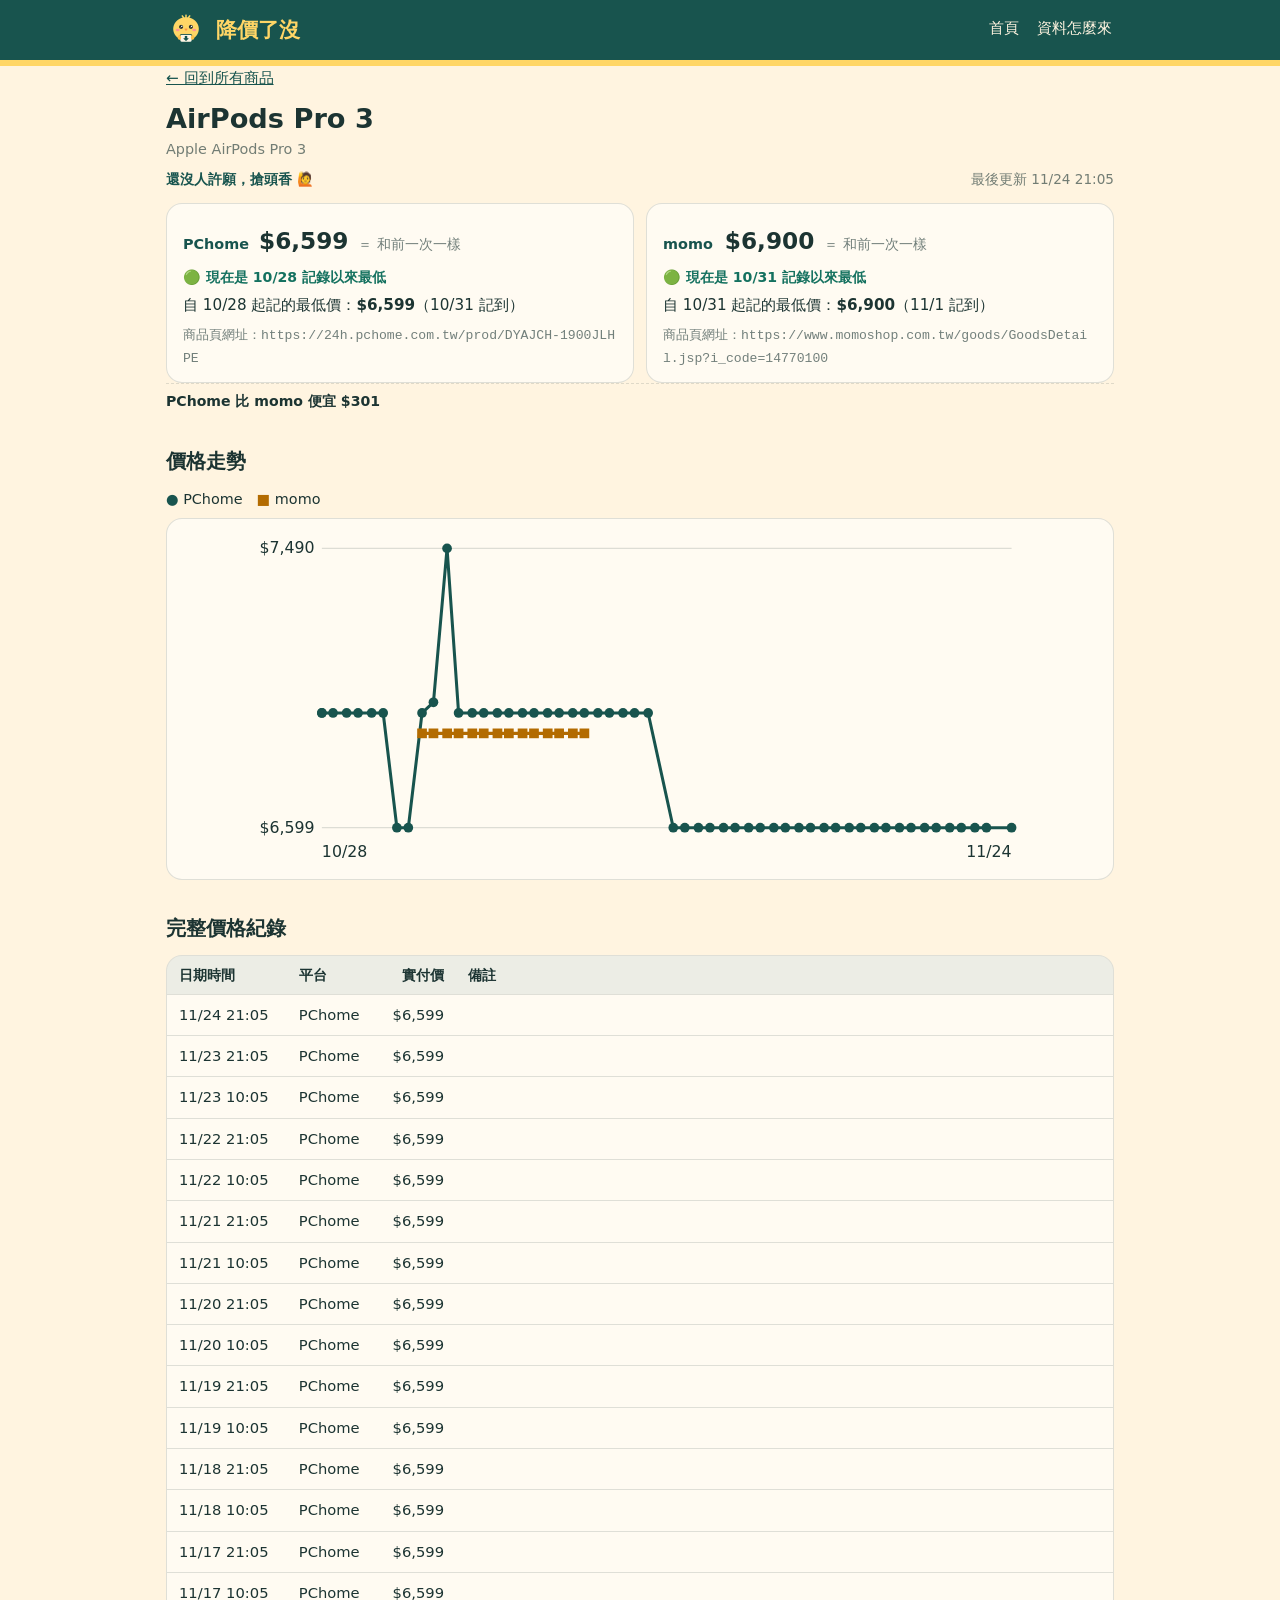
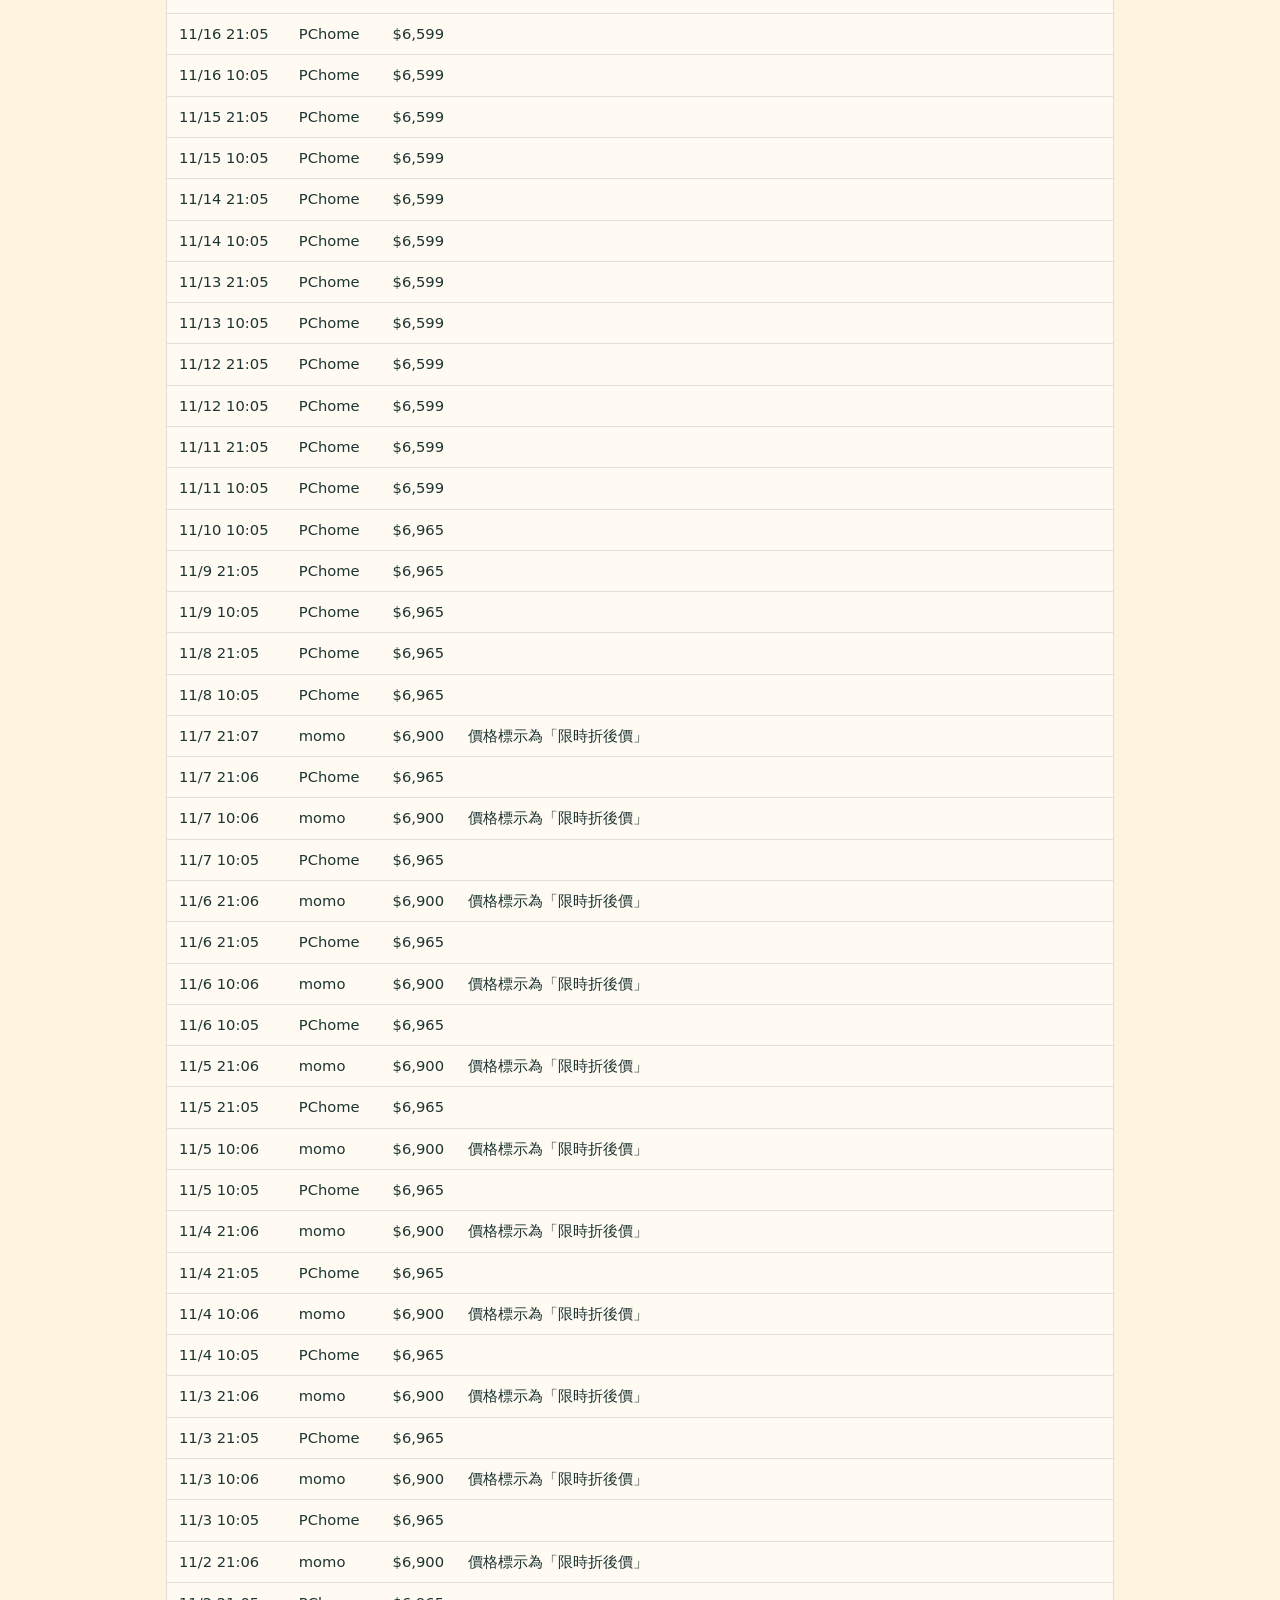
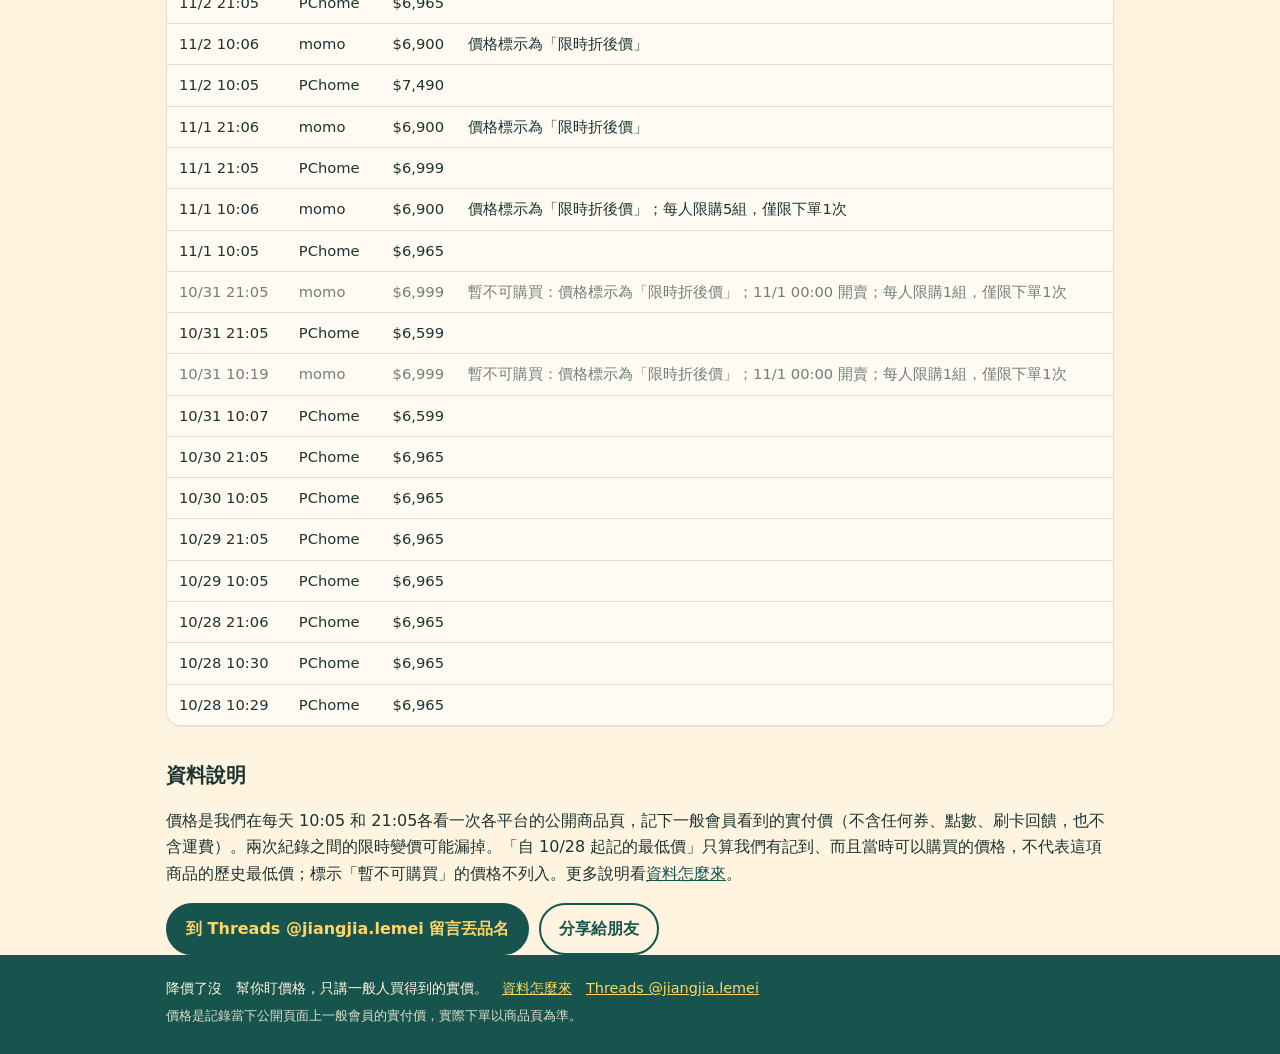
==== p/airpods.html @ 3d6d1f85 "網站更新 2026-11-24 21:20" ====
<!doctype html>
<html lang="zh-Hant"><head><meta charset="utf-8"><meta name="viewport" content="width=device-width,initial-scale=1"><title>AirPods Pro 3 價格走勢｜降價了沒</title><meta name="description" content="AirPods Pro 3 目前實付價：PChome $6,599、momo $6,900。看價格走勢與自記錄起的最低價。"><meta property="og:type" content="website"><meta property="og:locale" content="zh_TW"><meta property="og:site_name" content="降價了沒"><meta property="og:title" content="AirPods Pro 3 價格走勢｜降價了沒"><meta property="og:description" content="AirPods Pro 3 目前實付價：PChome $6,599、momo $6,900。看價格走勢與自記錄起的最低價。"><meta property="og:image" content="https://jiangjia-lemei.github.io/assets/cute-2.png"><meta name="twitter:card" content="summary"><meta property="og:url" content="https://jiangjia-lemei.github.io/p/airpods.html"><link rel="canonical" href="https://jiangjia-lemei.github.io/p/airpods.html"><link rel="icon" href="../assets/logo.png"><link rel="stylesheet" href="../assets/style.css"></head><body><header class="top"><div class="wrap bar"><a class="brand" href="../index.html"><img src="../assets/logo.png" alt="" width="40" height="40"><span>降價了沒</span></a><nav><a href="../index.html">首頁</a><a href="../about.html">資料怎麼來</a></nav></div></header><main class="wrap"><p class="crumb"><a href="../index.html">← 回到所有商品</a></p><section><h1 class="ptitle">AirPods Pro 3</h1><p class="full">Apple AirPods Pro 3</p><p class="meta"><span class="wishn">還沒人許願，搶頭香 🙋</span><span>最後更新 11/24 21:05</span></p><div class="prices big"><div class="pblock"><div class="prow"><span class="pname">PChome</span><span class="pprice">$6,599</span><span class="delta flat">＝ 和前一次一樣</span></div><p class="pjudge good">🟢 現在是 10/28 記錄以來最低</p><p class="lowline">自 10/28 起記的最低價：<b>$6,599</b>（10/31 記到）</p><p class="url">商品頁網址：<code>https://24h.pchome.com.tw/prod/DYAJCH-1900JLHPE</code></p></div><div class="pblock"><div class="prow"><span class="pname">momo</span><span class="pprice">$6,900</span><span class="delta flat">＝ 和前一次一樣</span></div><p class="pjudge good">🟢 現在是 10/31 記錄以來最低</p><p class="lowline">自 10/31 起記的最低價：<b>$6,900</b>（11/1 記到）</p><p class="url">商品頁網址：<code>https://www.momoshop.com.tw/goods/GoodsDetail.jsp?i_code=14770100</code></p></div></div><p class="pjudge cmp">PChome 比 momo 便宜 $301</p></section><section><h2>價格走勢</h2><p class="legend"><span style="color:#18544e">●</span> PChome　<span style="color:#b36b00">■</span> momo</p><div class="chartbox"><svg class="chart chart-lg" viewBox="0 0 640 280" role="img" aria-label="AirPods Pro 3 價格走勢圖" xmlns="http://www.w3.org/2000/svg"><line x1="58" y1="16.0" x2="626" y2="16.0" stroke="#1c3432" stroke-opacity=".15"/><text x="52" y="20.0" text-anchor="end" font-size="13" fill="#1c3432">$7,490</text><line x1="58" y1="246.0" x2="626" y2="246.0" stroke="#1c3432" stroke-opacity=".15"/><text x="52" y="250.0" text-anchor="end" font-size="13" fill="#1c3432">$6,599</text><text x="58" y="270" font-size="13" fill="#1c3432">10/28</text><text x="626" y="270" text-anchor="end" font-size="13" fill="#1c3432">11/24</text><polyline points="58.0,151.5 58.0,151.5 67.2,151.5 78.4,151.5 87.8,151.5 99.0,151.5 108.5,151.5 119.8,246.0 129.2,246.0 140.5,151.5 149.9,142.7 161.1,16.0 170.6,151.5 181.8,151.5 191.3,151.5 202.5,151.5 212.0,151.5 223.2,151.5 232.7,151.5 243.9,151.5 253.4,151.5 264.6,151.5 274.1,151.5 285.3,151.5 294.8,151.5 306.0,151.5 315.5,151.5 326.7,151.5 347.4,246.0 356.9,246.0 368.1,246.0 377.6,246.0 388.8,246.0 398.3,246.0 409.5,246.0 419.0,246.0 430.2,246.0 439.7,246.0 450.9,246.0 460.4,246.0 471.6,246.0 481.1,246.0 492.3,246.0 501.8,246.0 513.0,246.0 522.5,246.0 533.7,246.0 543.2,246.0 554.4,246.0 563.9,246.0 575.1,246.0 584.6,246.0 595.8,246.0 605.3,246.0 626.0,246.0" fill="none" stroke="#18544e" stroke-width="2.5" stroke-linejoin="round" stroke-linecap="round"/><g><circle cx="58.0" cy="151.5" r="4.0" fill="#18544e"/><title>PChome 10/28 10:29 $6,965</title></g><g><circle cx="58.0" cy="151.5" r="4.0" fill="#18544e"/><title>PChome 10/28 10:30 $6,965</title></g><g><circle cx="67.2" cy="151.5" r="4.0" fill="#18544e"/><title>PChome 10/28 21:06 $6,965</title></g><g><circle cx="78.4" cy="151.5" r="4.0" fill="#18544e"/><title>PChome 10/29 10:05 $6,965</title></g><g><circle cx="87.8" cy="151.5" r="4.0" fill="#18544e"/><title>PChome 10/29 21:05 $6,965</title></g><g><circle cx="99.0" cy="151.5" r="4.0" fill="#18544e"/><title>PChome 10/30 10:05 $6,965</title></g><g><circle cx="108.5" cy="151.5" r="4.0" fill="#18544e"/><title>PChome 10/30 21:05 $6,965</title></g><g><circle cx="119.8" cy="246.0" r="4.0" fill="#18544e"/><title>PChome 10/31 10:07 $6,599</title></g><g><circle cx="129.2" cy="246.0" r="4.0" fill="#18544e"/><title>PChome 10/31 21:05 $6,599</title></g><g><circle cx="140.5" cy="151.5" r="4.0" fill="#18544e"/><title>PChome 11/1 10:05 $6,965</title></g><g><circle cx="149.9" cy="142.7" r="4.0" fill="#18544e"/><title>PChome 11/1 21:05 $6,999</title></g><g><circle cx="161.1" cy="16.0" r="4.0" fill="#18544e"/><title>PChome 11/2 10:05 $7,490</title></g><g><circle cx="170.6" cy="151.5" r="4.0" fill="#18544e"/><title>PChome 11/2 21:05 $6,965</title></g><g><circle cx="181.8" cy="151.5" r="4.0" fill="#18544e"/><title>PChome 11/3 10:05 $6,965</title></g><g><circle cx="191.3" cy="151.5" r="4.0" fill="#18544e"/><title>PChome 11/3 21:05 $6,965</title></g><g><circle cx="202.5" cy="151.5" r="4.0" fill="#18544e"/><title>PChome 11/4 10:05 $6,965</title></g><g><circle cx="212.0" cy="151.5" r="4.0" fill="#18544e"/><title>PChome 11/4 21:05 $6,965</title></g><g><circle cx="223.2" cy="151.5" r="4.0" fill="#18544e"/><title>PChome 11/5 10:05 $6,965</title></g><g><circle cx="232.7" cy="151.5" r="4.0" fill="#18544e"/><title>PChome 11/5 21:05 $6,965</title></g><g><circle cx="243.9" cy="151.5" r="4.0" fill="#18544e"/><title>PChome 11/6 10:05 $6,965</title></g><g><circle cx="253.4" cy="151.5" r="4.0" fill="#18544e"/><title>PChome 11/6 21:05 $6,965</title></g><g><circle cx="264.6" cy="151.5" r="4.0" fill="#18544e"/><title>PChome 11/7 10:05 $6,965</title></g><g><circle cx="274.1" cy="151.5" r="4.0" fill="#18544e"/><title>PChome 11/7 21:06 $6,965</title></g><g><circle cx="285.3" cy="151.5" r="4.0" fill="#18544e"/><title>PChome 11/8 10:05 $6,965</title></g><g><circle cx="294.8" cy="151.5" r="4.0" fill="#18544e"/><title>PChome 11/8 21:05 $6,965</title></g><g><circle cx="306.0" cy="151.5" r="4.0" fill="#18544e"/><title>PChome 11/9 10:05 $6,965</title></g><g><circle cx="315.5" cy="151.5" r="4.0" fill="#18544e"/><title>PChome 11/9 21:05 $6,965</title></g><g><circle cx="326.7" cy="151.5" r="4.0" fill="#18544e"/><title>PChome 11/10 10:05 $6,965</title></g><g><circle cx="347.4" cy="246.0" r="4.0" fill="#18544e"/><title>PChome 11/11 10:05 $6,599</title></g><g><circle cx="356.9" cy="246.0" r="4.0" fill="#18544e"/><title>PChome 11/11 21:05 $6,599</title></g><g><circle cx="368.1" cy="246.0" r="4.0" fill="#18544e"/><title>PChome 11/12 10:05 $6,599</title></g><g><circle cx="377.6" cy="246.0" r="4.0" fill="#18544e"/><title>PChome 11/12 21:05 $6,599</title></g><g><circle cx="388.8" cy="246.0" r="4.0" fill="#18544e"/><title>PChome 11/13 10:05 $6,599</title></g><g><circle cx="398.3" cy="246.0" r="4.0" fill="#18544e"/><title>PChome 11/13 21:05 $6,599</title></g><g><circle cx="409.5" cy="246.0" r="4.0" fill="#18544e"/><title>PChome 11/14 10:05 $6,599</title></g><g><circle cx="419.0" cy="246.0" r="4.0" fill="#18544e"/><title>PChome 11/14 21:05 $6,599</title></g><g><circle cx="430.2" cy="246.0" r="4.0" fill="#18544e"/><title>PChome 11/15 10:05 $6,599</title></g><g><circle cx="439.7" cy="246.0" r="4.0" fill="#18544e"/><title>PChome 11/15 21:05 $6,599</title></g><g><circle cx="450.9" cy="246.0" r="4.0" fill="#18544e"/><title>PChome 11/16 10:05 $6,599</title></g><g><circle cx="460.4" cy="246.0" r="4.0" fill="#18544e"/><title>PChome 11/16 21:05 $6,599</title></g><g><circle cx="471.6" cy="246.0" r="4.0" fill="#18544e"/><title>PChome 11/17 10:05 $6,599</title></g><g><circle cx="481.1" cy="246.0" r="4.0" fill="#18544e"/><title>PChome 11/17 21:05 $6,599</title></g><g><circle cx="492.3" cy="246.0" r="4.0" fill="#18544e"/><title>PChome 11/18 10:05 $6,599</title></g><g><circle cx="501.8" cy="246.0" r="4.0" fill="#18544e"/><title>PChome 11/18 21:05 $6,599</title></g><g><circle cx="513.0" cy="246.0" r="4.0" fill="#18544e"/><title>PChome 11/19 10:05 $6,599</title></g><g><circle cx="522.5" cy="246.0" r="4.0" fill="#18544e"/><title>PChome 11/19 21:05 $6,599</title></g><g><circle cx="533.7" cy="246.0" r="4.0" fill="#18544e"/><title>PChome 11/20 10:05 $6,599</title></g><g><circle cx="543.2" cy="246.0" r="4.0" fill="#18544e"/><title>PChome 11/20 21:05 $6,599</title></g><g><circle cx="554.4" cy="246.0" r="4.0" fill="#18544e"/><title>PChome 11/21 10:05 $6,599</title></g><g><circle cx="563.9" cy="246.0" r="4.0" fill="#18544e"/><title>PChome 11/21 21:05 $6,599</title></g><g><circle cx="575.1" cy="246.0" r="4.0" fill="#18544e"/><title>PChome 11/22 10:05 $6,599</title></g><g><circle cx="584.6" cy="246.0" r="4.0" fill="#18544e"/><title>PChome 11/22 21:05 $6,599</title></g><g><circle cx="595.8" cy="246.0" r="4.0" fill="#18544e"/><title>PChome 11/23 10:05 $6,599</title></g><g><circle cx="605.3" cy="246.0" r="4.0" fill="#18544e"/><title>PChome 11/23 21:05 $6,599</title></g><g><circle cx="626.0" cy="246.0" r="4.0" fill="#18544e"/><title>PChome 11/24 21:05 $6,599</title></g><polyline points="140.5,168.3 149.9,168.3 161.2,168.3 170.6,168.3 181.9,168.3 191.3,168.3 202.6,168.3 212.0,168.3 223.3,168.3 232.7,168.3 244.0,168.3 253.4,168.3 264.7,168.3 274.2,168.3" fill="none" stroke="#b36b00" stroke-width="2.5" stroke-linejoin="round" stroke-linecap="round"/><g><rect x="136.5" y="164.3" width="8.0" height="8.0" fill="#b36b00"/><title>momo 11/1 10:06 $6,900</title></g><g><rect x="145.9" y="164.3" width="8.0" height="8.0" fill="#b36b00"/><title>momo 11/1 21:06 $6,900</title></g><g><rect x="157.2" y="164.3" width="8.0" height="8.0" fill="#b36b00"/><title>momo 11/2 10:06 $6,900</title></g><g><rect x="166.6" y="164.3" width="8.0" height="8.0" fill="#b36b00"/><title>momo 11/2 21:06 $6,900</title></g><g><rect x="177.9" y="164.3" width="8.0" height="8.0" fill="#b36b00"/><title>momo 11/3 10:06 $6,900</title></g><g><rect x="187.3" y="164.3" width="8.0" height="8.0" fill="#b36b00"/><title>momo 11/3 21:06 $6,900</title></g><g><rect x="198.6" y="164.3" width="8.0" height="8.0" fill="#b36b00"/><title>momo 11/4 10:06 $6,900</title></g><g><rect x="208.0" y="164.3" width="8.0" height="8.0" fill="#b36b00"/><title>momo 11/4 21:06 $6,900</title></g><g><rect x="219.3" y="164.3" width="8.0" height="8.0" fill="#b36b00"/><title>momo 11/5 10:06 $6,900</title></g><g><rect x="228.7" y="164.3" width="8.0" height="8.0" fill="#b36b00"/><title>momo 11/5 21:06 $6,900</title></g><g><rect x="240.0" y="164.3" width="8.0" height="8.0" fill="#b36b00"/><title>momo 11/6 10:06 $6,900</title></g><g><rect x="249.4" y="164.3" width="8.0" height="8.0" fill="#b36b00"/><title>momo 11/6 21:06 $6,900</title></g><g><rect x="260.7" y="164.3" width="8.0" height="8.0" fill="#b36b00"/><title>momo 11/7 10:06 $6,900</title></g><g><rect x="270.2" y="164.3" width="8.0" height="8.0" fill="#b36b00"/><title>momo 11/7 21:07 $6,900</title></g></svg></div></section><section><h2>完整價格紀錄</h2><div class="tablewrap"><table><thead><tr><th>日期時間</th><th>平台</th><th class="num">實付價</th><th>備註</th></tr></thead><tbody><tr><td>11/24 21:05</td><td>PChome</td><td class="num">$6,599</td><td></td></tr><tr><td>11/23 21:05</td><td>PChome</td><td class="num">$6,599</td><td></td></tr><tr><td>11/23 10:05</td><td>PChome</td><td class="num">$6,599</td><td></td></tr><tr><td>11/22 21:05</td><td>PChome</td><td class="num">$6,599</td><td></td></tr><tr><td>11/22 10:05</td><td>PChome</td><td class="num">$6,599</td><td></td></tr><tr><td>11/21 21:05</td><td>PChome</td><td class="num">$6,599</td><td></td></tr><tr><td>11/21 10:05</td><td>PChome</td><td class="num">$6,599</td><td></td></tr><tr><td>11/20 21:05</td><td>PChome</td><td class="num">$6,599</td><td></td></tr><tr><td>11/20 10:05</td><td>PChome</td><td class="num">$6,599</td><td></td></tr><tr><td>11/19 21:05</td><td>PChome</td><td class="num">$6,599</td><td></td></tr><tr><td>11/19 10:05</td><td>PChome</td><td class="num">$6,599</td><td></td></tr><tr><td>11/18 21:05</td><td>PChome</td><td class="num">$6,599</td><td></td></tr><tr><td>11/18 10:05</td><td>PChome</td><td class="num">$6,599</td><td></td></tr><tr><td>11/17 21:05</td><td>PChome</td><td class="num">$6,599</td><td></td></tr><tr><td>11/17 10:05</td><td>PChome</td><td class="num">$6,599</td><td></td></tr><tr><td>11/16 21:05</td><td>PChome</td><td class="num">$6,599</td><td></td></tr><tr><td>11/16 10:05</td><td>PChome</td><td class="num">$6,599</td><td></td></tr><tr><td>11/15 21:05</td><td>PChome</td><td class="num">$6,599</td><td></td></tr><tr><td>11/15 10:05</td><td>PChome</td><td class="num">$6,599</td><td></td></tr><tr><td>11/14 21:05</td><td>PChome</td><td class="num">$6,599</td><td></td></tr><tr><td>11/14 10:05</td><td>PChome</td><td class="num">$6,599</td><td></td></tr><tr><td>11/13 21:05</td><td>PChome</td><td class="num">$6,599</td><td></td></tr><tr><td>11/13 10:05</td><td>PChome</td><td class="num">$6,599</td><td></td></tr><tr><td>11/12 21:05</td><td>PChome</td><td class="num">$6,599</td><td></td></tr><tr><td>11/12 10:05</td><td>PChome</td><td class="num">$6,599</td><td></td></tr><tr><td>11/11 21:05</td><td>PChome</td><td class="num">$6,599</td><td></td></tr><tr><td>11/11 10:05</td><td>PChome</td><td class="num">$6,599</td><td></td></tr><tr><td>11/10 10:05</td><td>PChome</td><td class="num">$6,965</td><td></td></tr><tr><td>11/9 21:05</td><td>PChome</td><td class="num">$6,965</td><td></td></tr><tr><td>11/9 10:05</td><td>PChome</td><td class="num">$6,965</td><td></td></tr><tr><td>11/8 21:05</td><td>PChome</td><td class="num">$6,965</td><td></td></tr><tr><td>11/8 10:05</td><td>PChome</td><td class="num">$6,965</td><td></td></tr><tr><td>11/7 21:07</td><td>momo</td><td class="num">$6,900</td><td>價格標示為「限時折後價」</td></tr><tr><td>11/7 21:06</td><td>PChome</td><td class="num">$6,965</td><td></td></tr><tr><td>11/7 10:06</td><td>momo</td><td class="num">$6,900</td><td>價格標示為「限時折後價」</td></tr><tr><td>11/7 10:05</td><td>PChome</td><td class="num">$6,965</td><td></td></tr><tr><td>11/6 21:06</td><td>momo</td><td class="num">$6,900</td><td>價格標示為「限時折後價」</td></tr><tr><td>11/6 21:05</td><td>PChome</td><td class="num">$6,965</td><td></td></tr><tr><td>11/6 10:06</td><td>momo</td><td class="num">$6,900</td><td>價格標示為「限時折後價」</td></tr><tr><td>11/6 10:05</td><td>PChome</td><td class="num">$6,965</td><td></td></tr><tr><td>11/5 21:06</td><td>momo</td><td class="num">$6,900</td><td>價格標示為「限時折後價」</td></tr><tr><td>11/5 21:05</td><td>PChome</td><td class="num">$6,965</td><td></td></tr><tr><td>11/5 10:06</td><td>momo</td><td class="num">$6,900</td><td>價格標示為「限時折後價」</td></tr><tr><td>11/5 10:05</td><td>PChome</td><td class="num">$6,965</td><td></td></tr><tr><td>11/4 21:06</td><td>momo</td><td class="num">$6,900</td><td>價格標示為「限時折後價」</td></tr><tr><td>11/4 21:05</td><td>PChome</td><td class="num">$6,965</td><td></td></tr><tr><td>11/4 10:06</td><td>momo</td><td class="num">$6,900</td><td>價格標示為「限時折後價」</td></tr><tr><td>11/4 10:05</td><td>PChome</td><td class="num">$6,965</td><td></td></tr><tr><td>11/3 21:06</td><td>momo</td><td class="num">$6,900</td><td>價格標示為「限時折後價」</td></tr><tr><td>11/3 21:05</td><td>PChome</td><td class="num">$6,965</td><td></td></tr><tr><td>11/3 10:06</td><td>momo</td><td class="num">$6,900</td><td>價格標示為「限時折後價」</td></tr><tr><td>11/3 10:05</td><td>PChome</td><td class="num">$6,965</td><td></td></tr><tr><td>11/2 21:06</td><td>momo</td><td class="num">$6,900</td><td>價格標示為「限時折後價」</td></tr><tr><td>11/2 21:05</td><td>PChome</td><td class="num">$6,965</td><td></td></tr><tr><td>11/2 10:06</td><td>momo</td><td class="num">$6,900</td><td>價格標示為「限時折後價」</td></tr><tr><td>11/2 10:05</td><td>PChome</td><td class="num">$7,490</td><td></td></tr><tr><td>11/1 21:06</td><td>momo</td><td class="num">$6,900</td><td>價格標示為「限時折後價」</td></tr><tr><td>11/1 21:05</td><td>PChome</td><td class="num">$6,999</td><td></td></tr><tr><td>11/1 10:06</td><td>momo</td><td class="num">$6,900</td><td>價格標示為「限時折後價」；每人限購5組，僅限下單1次</td></tr><tr><td>11/1 10:05</td><td>PChome</td><td class="num">$6,965</td><td></td></tr><tr class="off"><td>10/31 21:05</td><td>momo</td><td class="num">$6,999</td><td>暫不可購買：價格標示為「限時折後價」；11/1 00:00 開賣；每人限購1組，僅限下單1次</td></tr><tr><td>10/31 21:05</td><td>PChome</td><td class="num">$6,599</td><td></td></tr><tr class="off"><td>10/31 10:19</td><td>momo</td><td class="num">$6,999</td><td>暫不可購買：價格標示為「限時折後價」；11/1 00:00 開賣；每人限購1組，僅限下單1次</td></tr><tr><td>10/31 10:07</td><td>PChome</td><td class="num">$6,599</td><td></td></tr><tr><td>10/30 21:05</td><td>PChome</td><td class="num">$6,965</td><td></td></tr><tr><td>10/30 10:05</td><td>PChome</td><td class="num">$6,965</td><td></td></tr><tr><td>10/29 21:05</td><td>PChome</td><td class="num">$6,965</td><td></td></tr><tr><td>10/29 10:05</td><td>PChome</td><td class="num">$6,965</td><td></td></tr><tr><td>10/28 21:06</td><td>PChome</td><td class="num">$6,965</td><td></td></tr><tr><td>10/28 10:30</td><td>PChome</td><td class="num">$6,965</td><td></td></tr><tr><td>10/28 10:29</td><td>PChome</td><td class="num">$6,965</td><td></td></tr></tbody></table></div></section><section class="howto"><h2>資料說明</h2><p>價格是我們在每天 10:05 和 21:05各看一次各平台的公開商品頁，記下一般會員看到的實付價（不含任何券、點數、刷卡回饋，也不含運費）。兩次紀錄之間的限時變價可能漏掉。「自 10/28 起記的最低價」只算我們有記到、而且當時可以購買的價格，不代表這項商品的歷史最低價；標示「暫不可購買」的價格不列入。更多說明看<a href="../about.html">資料怎麼來</a>。</p></section><section><div class="actions"><a class="btn primary" href="https://www.threads.com/@jiangjia.lemei" target="_blank" rel="noopener">到 Threads @jiangjia.lemei 留言丟品名</a><button type="button" class="btn ghost" data-share>分享給朋友</button></div></section></main><footer><div class="wrap"><p>降價了沒　幫你盯價格，只講一般人買得到的實價。　<a href="../about.html">資料怎麼來</a>　<a href="https://www.threads.com/@jiangjia.lemei" target="_blank" rel="noopener">Threads @jiangjia.lemei</a></p><p class="small">價格是記錄當下公開頁面上一般會員的實付價，實際下單以商品頁為準。</p></div></footer><script src="../assets/app.js"></script></body></html>
---- assets/style.css ----
:root{
  --green:rgb(24,84,78);
  --butter:rgb(255,214,102);
  --cream:rgb(255,244,224);
  --ink:rgb(28,52,50);
  --paper:#fffbf2;
  --line:rgba(28,52,50,.14);
  --down:#14715f;
  --up:#a6402f;
  --warn-bg:#ffe9b8;
  --muted:rgba(28,52,50,.62);
}
*{box-sizing:border-box}
html{-webkit-text-size-adjust:100%}
body{margin:0;background:var(--cream);color:var(--ink);line-height:1.65;font-size:16px;
  font-family:-apple-system,BlinkMacSystemFont,"PingFang TC","Noto Sans CJK TC","Noto Sans TC","Microsoft JhengHei","Heiti TC",system-ui,sans-serif}
a{color:var(--green)}
.wrap{max-width:980px;margin:0 auto;padding:0 16px}
.top{background:var(--green);border-bottom:6px solid var(--butter)}
.bar{display:flex;align-items:center;justify-content:space-between;gap:12px;padding-top:10px;padding-bottom:10px}
.brand{display:flex;align-items:center;gap:10px;color:var(--butter);text-decoration:none;font-weight:800;font-size:1.3rem}
.brand img{border-radius:50%;display:block}
.top nav{display:flex;gap:14px;font-size:.95rem}
.top nav a{color:var(--cream);text-decoration:none;padding:4px 2px;border-bottom:2px solid transparent}
.top nav a[aria-current]{border-bottom-color:var(--butter)}
main{padding-top:24px;padding-bottom:40px}
h1{font-size:1.65rem;line-height:1.3;margin:0 0 10px}
h2{font-size:1.25rem;margin:32px 0 10px}
h3{font-size:1.1rem;margin:0 0 8px}
h3 a{text-decoration:none;color:var(--ink)}
.lead{font-size:1.05rem;margin:0 0 14px}
.sub{margin:-4px 0 10px;color:var(--muted)}
.hero{background:var(--paper);border:1px solid var(--line);border-radius:18px;padding:20px 18px}
.stats{margin:12px 0 0;font-size:.9rem;color:var(--muted)}
.actions{display:flex;flex-wrap:wrap;gap:10px;margin:14px 0 0}
.btn{display:inline-block;font:inherit;font-weight:700;text-decoration:none;cursor:pointer;
  padding:11px 18px;border-radius:999px;border:2px solid var(--green);color:var(--green);background:transparent;min-height:44px}
.btn.primary{background:var(--green);color:var(--butter)}
.btn.ghost:hover,.btn.primary:hover{filter:brightness(1.12)}
.btn:focus-visible,a:focus-visible{outline:3px solid var(--butter);outline-offset:2px;box-shadow:0 0 0 5px var(--green)}
.grid{display:grid;gap:14px;grid-template-columns:repeat(auto-fill,minmax(290px,1fr))}
.card{background:var(--paper);border:1px solid var(--line);border-radius:16px;padding:16px;display:flex;flex-direction:column;gap:6px}
.prow{display:flex;flex-wrap:wrap;align-items:baseline;gap:4px 10px;padding:6px 0;border-top:1px dashed var(--line)}
.prow:first-child{border-top:0}
.pname{min-width:3.6em;font-weight:700;font-size:.9rem;color:var(--green)}
.pprice{font-size:1.45rem;font-weight:800;font-variant-numeric:tabular-nums}
.pprice.muted{color:var(--muted);font-weight:600;text-decoration:none}
.delta{font-size:.85rem;font-weight:700;white-space:nowrap}
.delta.down{color:var(--down)}
.delta.up{color:var(--up)}
.delta.flat{color:var(--muted);font-weight:500}
.badge{display:inline-block;font-size:.78rem;font-weight:700;border-radius:999px;padding:1px 10px}
.badge.warn{background:var(--warn-bg);color:#6a4300}
.badge.wish{background:var(--butter);color:var(--ink)}
.pnote{flex-basis:100%;margin:0 0 4px;font-size:.85rem;color:var(--muted)}
.spark{display:block;margin:4px 0 0}
.chart{width:100%;height:auto;display:block}
.chart-lg{max-height:340px}
.chartbox{background:var(--paper);border:1px solid var(--line);border-radius:16px;padding:10px}
.legend{margin:0 0 6px;font-size:.9rem}
.nochart{color:var(--muted);font-size:.9rem;margin:6px 0}
.low{font-size:.9rem;background:rgba(255,214,102,.28);border-radius:10px;padding:6px 10px;margin-top:2px}
.low ul{margin:0;padding-left:1.1em}
.lowhead{margin:0;font-weight:700}
.meta{display:flex;justify-content:space-between;gap:8px;margin:6px 0 0;font-size:.85rem;color:var(--muted)}
.meta .wishn{font-weight:700;color:var(--green)}
.wishlist{list-style:none;margin:0;padding:0;display:grid;gap:8px}
.wishlist li{display:flex;flex-wrap:wrap;align-items:center;gap:6px 10px;background:var(--paper);border:1px solid var(--line);border-radius:12px;padding:10px 14px}
.wname{font-weight:700;flex:1 1 12em}
.wcount{font-size:.9rem;color:var(--muted)}
.empty{color:var(--muted)}
.howto{margin-top:8px}
.crumb{margin:0 0 10px;font-size:.95rem}
.ptitle{font-size:1.7rem;margin-bottom:2px}
.full{margin:0 0 6px;color:var(--muted);font-size:.9rem}
.prices.big{display:grid;gap:12px;grid-template-columns:repeat(auto-fit,minmax(280px,1fr));margin-top:12px}
.pblock{background:var(--paper);border:1px solid var(--line);border-radius:16px;padding:12px 16px}
.pblock .prow{border-top:0}
.lowline{margin:2px 0 6px;font-size:.95rem}
.url{margin:0;font-size:.82rem;color:var(--muted);word-break:break-all}
.url code{font-family:ui-monospace,Menlo,Consolas,monospace;font-size:.82rem}
.tablewrap{overflow-x:auto;background:var(--paper);border:1px solid var(--line);border-radius:16px}
table{border-collapse:collapse;width:100%;min-width:480px;font-size:.92rem}
th,td{text-align:left;padding:8px 12px;border-bottom:1px solid var(--line);vertical-align:top}
th{background:rgba(24,84,78,.08);font-size:.85rem}
td.num,th.num{text-align:right;font-variant-numeric:tabular-nums;white-space:nowrap}
tr.off td{color:var(--muted)}
.plain{padding-left:1.2em}
footer{background:var(--green);color:var(--cream);padding:18px 0 26px;font-size:.9rem}
footer a{color:var(--butter)}
footer p{margin:4px 0}
footer .small{font-size:.8rem;opacity:.85}
@media (min-width:700px){
  h1{font-size:2rem}
  .hero{padding:28px 28px}
  main{padding-top:32px}
}
@media (prefers-reduced-motion:no-preference){.btn{transition:filter .15s}}
.range{margin:0;font-size:.8rem;color:var(--muted)}
.pjudge{flex-basis:100%;margin:0 0 4px;font-size:.88rem;font-weight:700;color:var(--ink)}
.pjudge.good{color:var(--down)}
.pjudge.cmp{padding-top:6px;border-top:1px dashed var(--line)}
.diff{margin-top:8px}
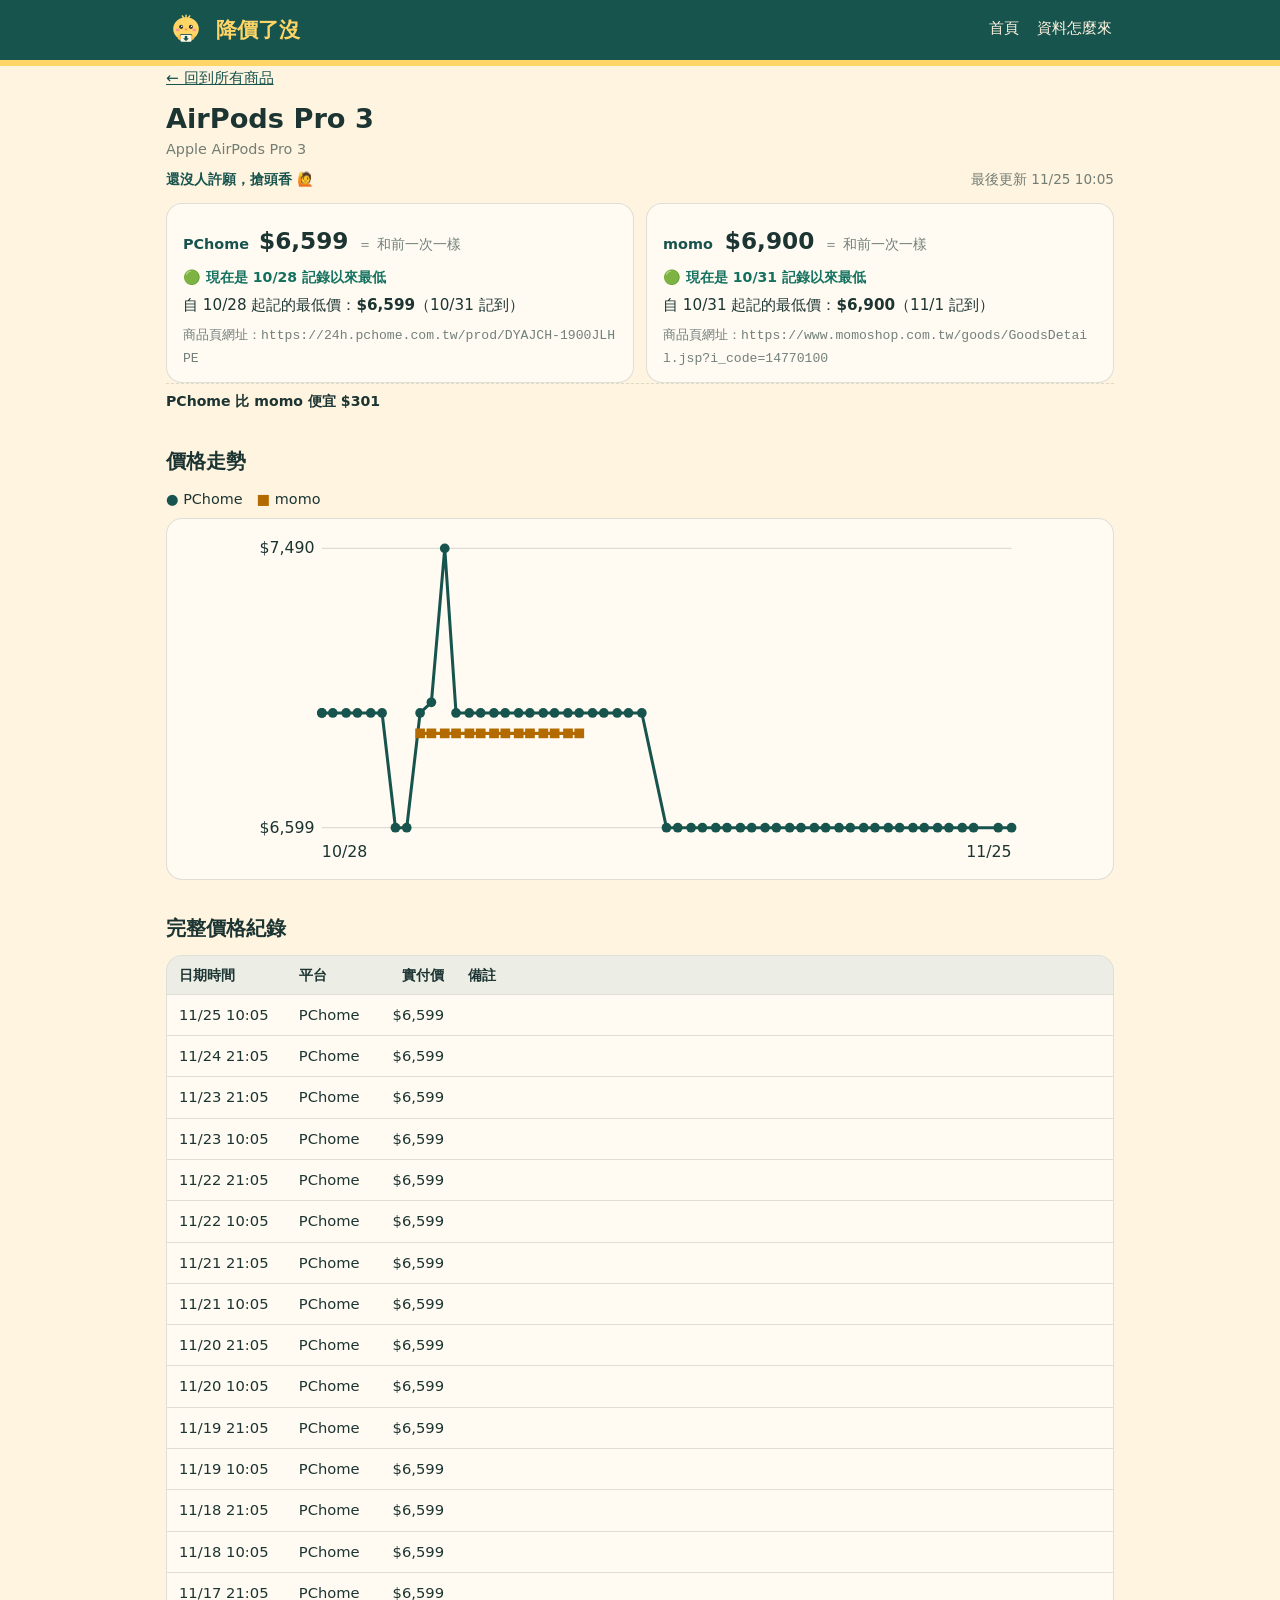
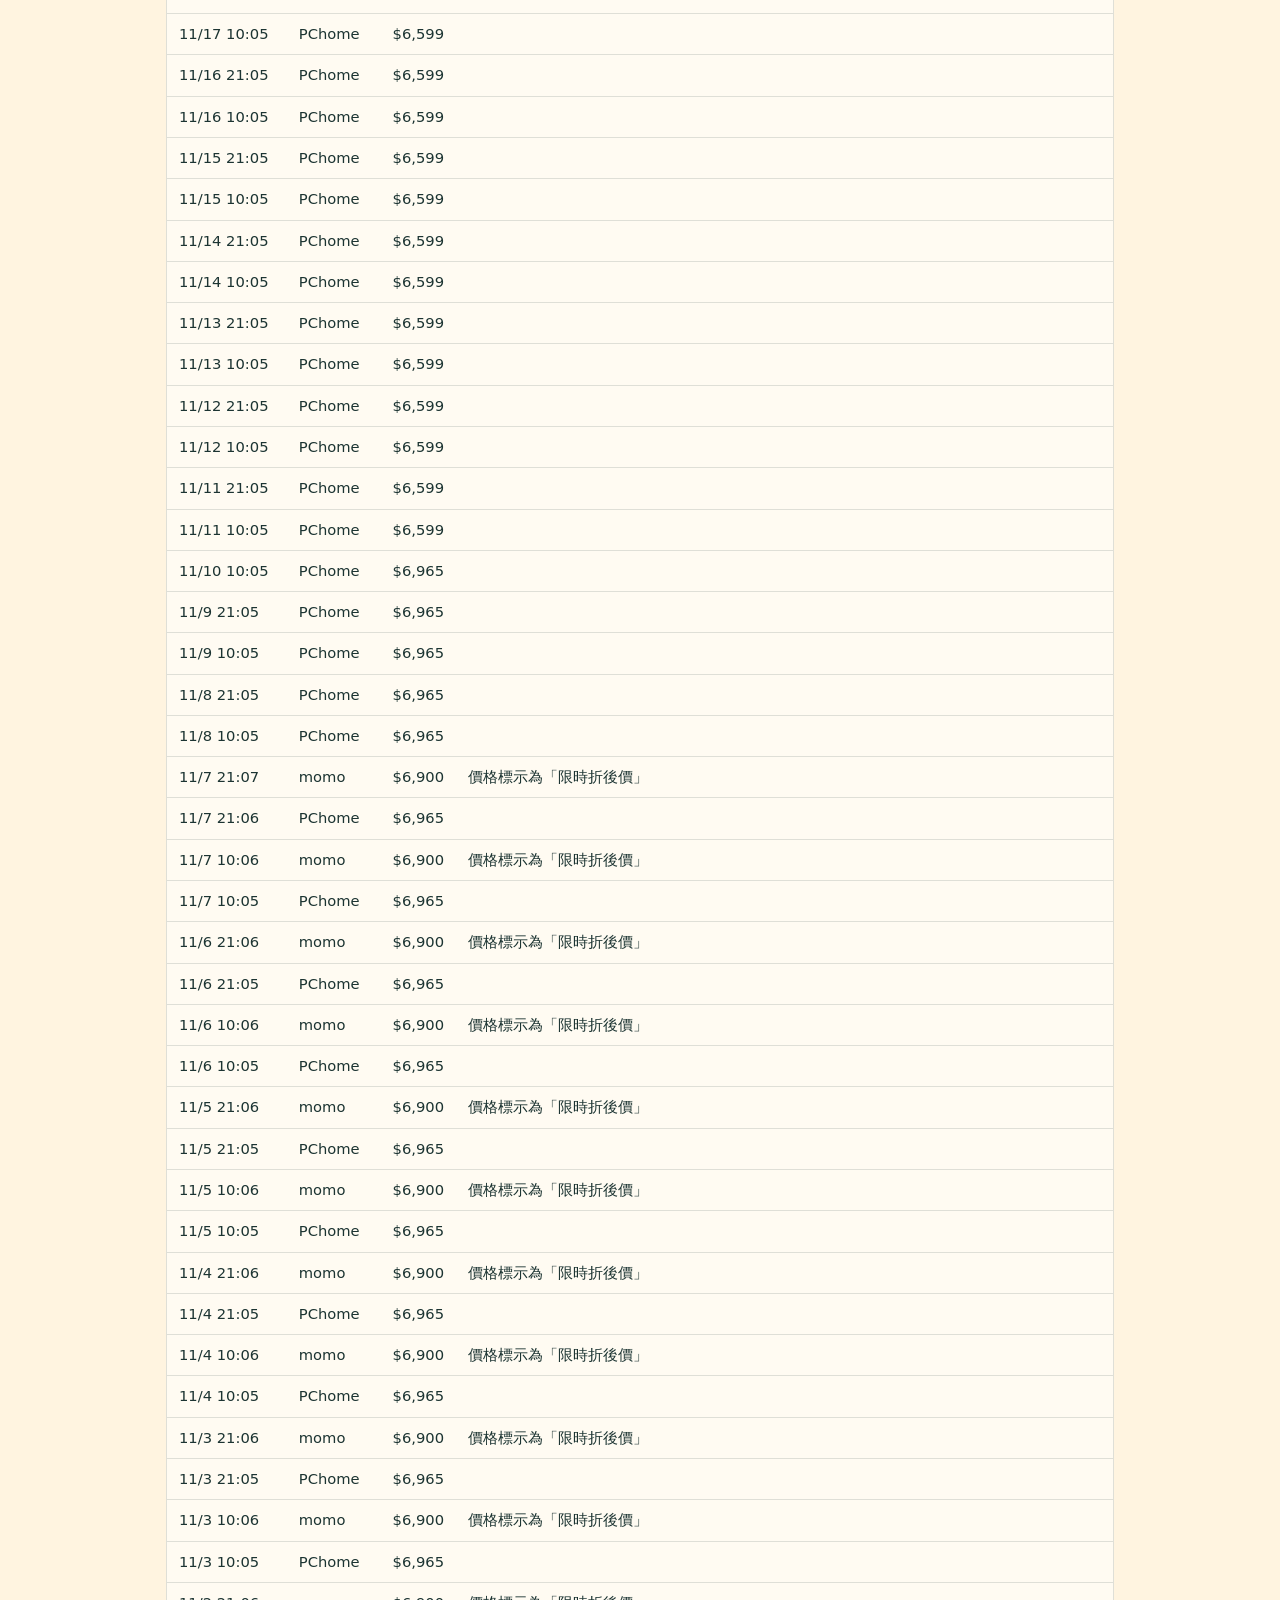
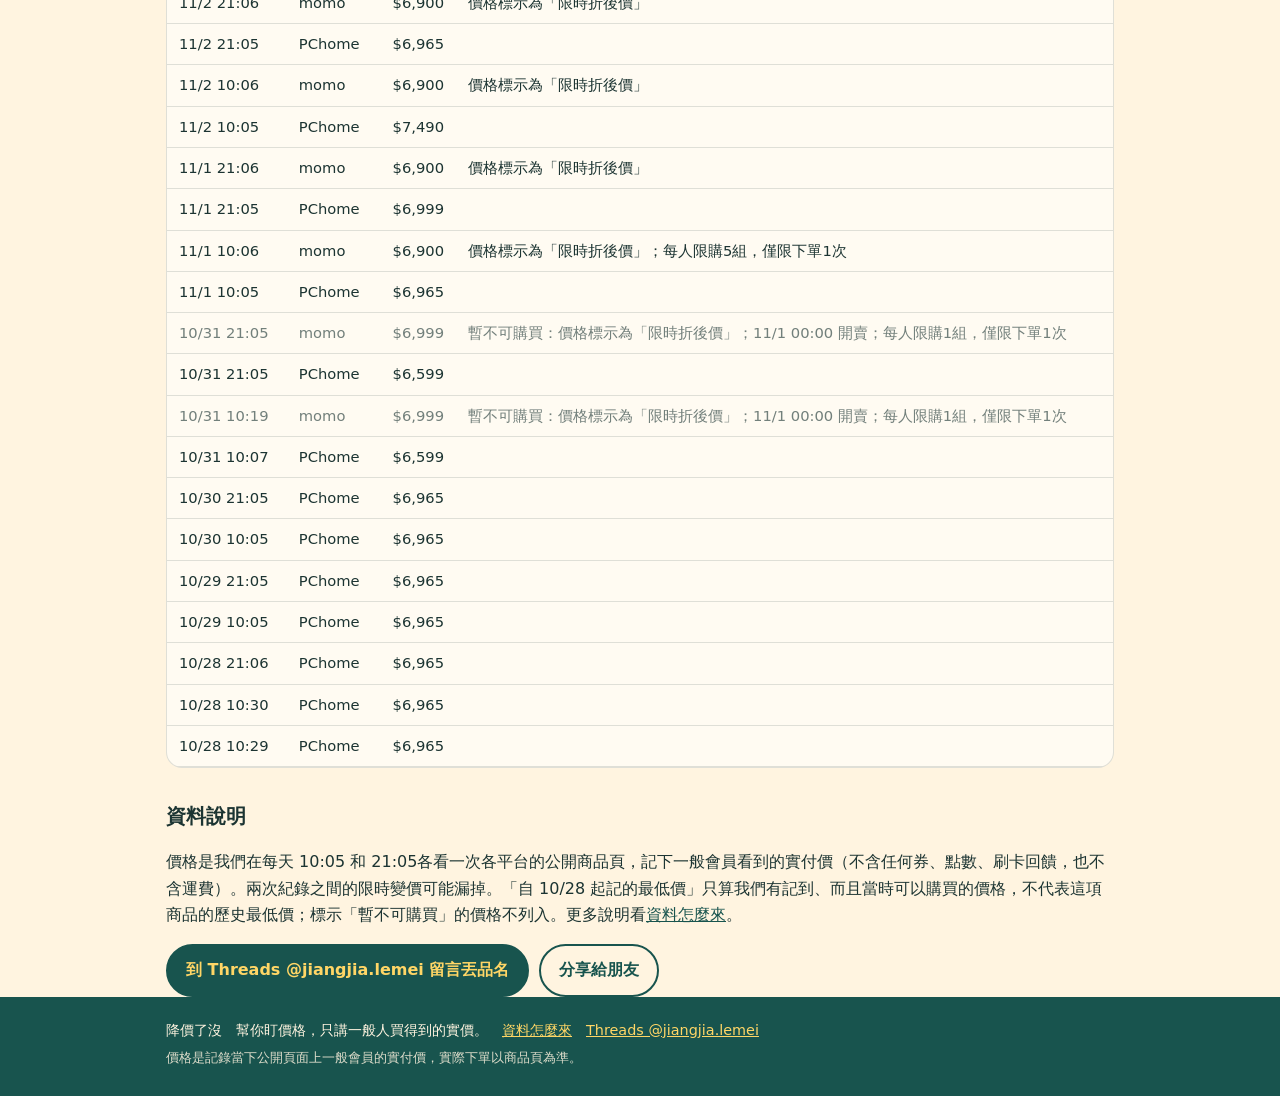
==== commit ad162ecc: "網站更新 2026-11-25 10:20" ====
--- a/p/airpods.html
+++ b/p/airpods.html
@@ -1,2 +1,2 @@
 <!doctype html>
-<html lang="zh-Hant"><head><meta charset="utf-8"><meta name="viewport" content="width=device-width,initial-scale=1"><title>AirPods Pro 3 價格走勢｜降價了沒</title><meta name="description" content="AirPods Pro 3 目前實付價：PChome $6,599、momo $6,900。看價格走勢與自記錄起的最低價。"><meta property="og:type" content="website"><meta property="og:locale" content="zh_TW"><meta property="og:site_name" content="降價了沒"><meta property="og:title" content="AirPods Pro 3 價格走勢｜降價了沒"><meta property="og:description" content="AirPods Pro 3 目前實付價：PChome $6,599、momo $6,900。看價格走勢與自記錄起的最低價。"><meta property="og:image" content="https://jiangjia-lemei.github.io/assets/cute-2.png"><meta name="twitter:card" content="summary"><meta property="og:url" content="https://jiangjia-lemei.github.io/p/airpods.html"><link rel="canonical" href="https://jiangjia-lemei.github.io/p/airpods.html"><link rel="icon" href="../assets/logo.png"><link rel="stylesheet" href="../assets/style.css"></head><body><header class="top"><div class="wrap bar"><a class="brand" href="../index.html"><img src="../assets/logo.png" alt="" width="40" height="40"><span>降價了沒</span></a><nav><a href="../index.html">首頁</a><a href="../about.html">資料怎麼來</a></nav></div></header><main class="wrap"><p class="crumb"><a href="../index.html">← 回到所有商品</a></p><section><h1 class="ptitle">AirPods Pro 3</h1><p class="full">Apple AirPods Pro 3</p><p class="meta"><span class="wishn">還沒人許願，搶頭香 🙋</span><span>最後更新 11/24 21:05</span></p><div class="prices big"><div class="pblock"><div class="prow"><span class="pname">PChome</span><span class="pprice">$6,599</span><span class="delta flat">＝ 和前一次一樣</span></div><p class="pjudge good">🟢 現在是 10/28 記錄以來最低</p><p class="lowline">自 10/28 起記的最低價：<b>$6,599</b>（10/31 記到）</p><p class="url">商品頁網址：<code>https://24h.pchome.com.tw/prod/DYAJCH-1900JLHPE</code></p></div><div class="pblock"><div class="prow"><span class="pname">momo</span><span class="pprice">$6,900</span><span class="delta flat">＝ 和前一次一樣</span></div><p class="pjudge good">🟢 現在是 10/31 記錄以來最低</p><p class="lowline">自 10/31 起記的最低價：<b>$6,900</b>（11/1 記到）</p><p class="url">商品頁網址：<code>https://www.momoshop.com.tw/goods/GoodsDetail.jsp?i_code=14770100</code></p></div></div><p class="pjudge cmp">PChome 比 momo 便宜 $301</p></section><section><h2>價格走勢</h2><p class="legend"><span style="color:#18544e">●</span> PChome　<span style="color:#b36b00">■</span> momo</p><div class="chartbox"><svg class="chart chart-lg" viewBox="0 0 640 280" role="img" aria-label="AirPods Pro 3 價格走勢圖" xmlns="http://www.w3.org/2000/svg"><line x1="58" y1="16.0" x2="626" y2="16.0" stroke="#1c3432" stroke-opacity=".15"/><text x="52" y="20.0" text-anchor="end" font-size="13" fill="#1c3432">$7,490</text><line x1="58" y1="246.0" x2="626" y2="246.0" stroke="#1c3432" stroke-opacity=".15"/><text x="52" y="250.0" text-anchor="end" font-size="13" fill="#1c3432">$6,599</text><text x="58" y="270" font-size="13" fill="#1c3432">10/28</text><text x="626" y="270" text-anchor="end" font-size="13" fill="#1c3432">11/24</text><polyline points="58.0,151.5 58.0,151.5 67.2,151.5 78.4,151.5 87.8,151.5 99.0,151.5 108.5,151.5 119.8,246.0 129.2,246.0 140.5,151.5 149.9,142.7 161.1,16.0 170.6,151.5 181.8,151.5 191.3,151.5 202.5,151.5 212.0,151.5 223.2,151.5 232.7,151.5 243.9,151.5 253.4,151.5 264.6,151.5 274.1,151.5 285.3,151.5 294.8,151.5 306.0,151.5 315.5,151.5 326.7,151.5 347.4,246.0 356.9,246.0 368.1,246.0 377.6,246.0 388.8,246.0 398.3,246.0 409.5,246.0 419.0,246.0 430.2,246.0 439.7,246.0 450.9,246.0 460.4,246.0 471.6,246.0 481.1,246.0 492.3,246.0 501.8,246.0 513.0,246.0 522.5,246.0 533.7,246.0 543.2,246.0 554.4,246.0 563.9,246.0 575.1,246.0 584.6,246.0 595.8,246.0 605.3,246.0 626.0,246.0" fill="none" stroke="#18544e" stroke-width="2.5" stroke-linejoin="round" stroke-linecap="round"/><g><circle cx="58.0" cy="151.5" r="4.0" fill="#18544e"/><title>PChome 10/28 10:29 $6,965</title></g><g><circle cx="58.0" cy="151.5" r="4.0" fill="#18544e"/><title>PChome 10/28 10:30 $6,965</title></g><g><circle cx="67.2" cy="151.5" r="4.0" fill="#18544e"/><title>PChome 10/28 21:06 $6,965</title></g><g><circle cx="78.4" cy="151.5" r="4.0" fill="#18544e"/><title>PChome 10/29 10:05 $6,965</title></g><g><circle cx="87.8" cy="151.5" r="4.0" fill="#18544e"/><title>PChome 10/29 21:05 $6,965</title></g><g><circle cx="99.0" cy="151.5" r="4.0" fill="#18544e"/><title>PChome 10/30 10:05 $6,965</title></g><g><circle cx="108.5" cy="151.5" r="4.0" fill="#18544e"/><title>PChome 10/30 21:05 $6,965</title></g><g><circle cx="119.8" cy="246.0" r="4.0" fill="#18544e"/><title>PChome 10/31 10:07 $6,599</title></g><g><circle cx="129.2" cy="246.0" r="4.0" fill="#18544e"/><title>PChome 10/31 21:05 $6,599</title></g><g><circle cx="140.5" cy="151.5" r="4.0" fill="#18544e"/><title>PChome 11/1 10:05 $6,965</title></g><g><circle cx="149.9" cy="142.7" r="4.0" fill="#18544e"/><title>PChome 11/1 21:05 $6,999</title></g><g><circle cx="161.1" cy="16.0" r="4.0" fill="#18544e"/><title>PChome 11/2 10:05 $7,490</title></g><g><circle cx="170.6" cy="151.5" r="4.0" fill="#18544e"/><title>PChome 11/2 21:05 $6,965</title></g><g><circle cx="181.8" cy="151.5" r="4.0" fill="#18544e"/><title>PChome 11/3 10:05 $6,965</title></g><g><circle cx="191.3" cy="151.5" r="4.0" fill="#18544e"/><title>PChome 11/3 21:05 $6,965</title></g><g><circle cx="202.5" cy="151.5" r="4.0" fill="#18544e"/><title>PChome 11/4 10:05 $6,965</title></g><g><circle cx="212.0" cy="151.5" r="4.0" fill="#18544e"/><title>PChome 11/4 21:05 $6,965</title></g><g><circle cx="223.2" cy="151.5" r="4.0" fill="#18544e"/><title>PChome 11/5 10:05 $6,965</title></g><g><circle cx="232.7" cy="151.5" r="4.0" fill="#18544e"/><title>PChome 11/5 21:05 $6,965</title></g><g><circle cx="243.9" cy="151.5" r="4.0" fill="#18544e"/><title>PChome 11/6 10:05 $6,965</title></g><g><circle cx="253.4" cy="151.5" r="4.0" fill="#18544e"/><title>PChome 11/6 21:05 $6,965</title></g><g><circle cx="264.6" cy="151.5" r="4.0" fill="#18544e"/><title>PChome 11/7 10:05 $6,965</title></g><g><circle cx="274.1" cy="151.5" r="4.0" fill="#18544e"/><title>PChome 11/7 21:06 $6,965</title></g><g><circle cx="285.3" cy="151.5" r="4.0" fill="#18544e"/><title>PChome 11/8 10:05 $6,965</title></g><g><circle cx="294.8" cy="151.5" r="4.0" fill="#18544e"/><title>PChome 11/8 21:05 $6,965</title></g><g><circle cx="306.0" cy="151.5" r="4.0" fill="#18544e"/><title>PChome 11/9 10:05 $6,965</title></g><g><circle cx="315.5" cy="151.5" r="4.0" fill="#18544e"/><title>PChome 11/9 21:05 $6,965</title></g><g><circle cx="326.7" cy="151.5" r="4.0" fill="#18544e"/><title>PChome 11/10 10:05 $6,965</title></g><g><circle cx="347.4" cy="246.0" r="4.0" fill="#18544e"/><title>PChome 11/11 10:05 $6,599</title></g><g><circle cx="356.9" cy="246.0" r="4.0" fill="#18544e"/><title>PChome 11/11 21:05 $6,599</title></g><g><circle cx="368.1" cy="246.0" r="4.0" fill="#18544e"/><title>PChome 11/12 10:05 $6,599</title></g><g><circle cx="377.6" cy="246.0" r="4.0" fill="#18544e"/><title>PChome 11/12 21:05 $6,599</title></g><g><circle cx="388.8" cy="246.0" r="4.0" fill="#18544e"/><title>PChome 11/13 10:05 $6,599</title></g><g><circle cx="398.3" cy="246.0" r="4.0" fill="#18544e"/><title>PChome 11/13 21:05 $6,599</title></g><g><circle cx="409.5" cy="246.0" r="4.0" fill="#18544e"/><title>PChome 11/14 10:05 $6,599</title></g><g><circle cx="419.0" cy="246.0" r="4.0" fill="#18544e"/><title>PChome 11/14 21:05 $6,599</title></g><g><circle cx="430.2" cy="246.0" r="4.0" fill="#18544e"/><title>PChome 11/15 10:05 $6,599</title></g><g><circle cx="439.7" cy="246.0" r="4.0" fill="#18544e"/><title>PChome 11/15 21:05 $6,599</title></g><g><circle cx="450.9" cy="246.0" r="4.0" fill="#18544e"/><title>PChome 11/16 10:05 $6,599</title></g><g><circle cx="460.4" cy="246.0" r="4.0" fill="#18544e"/><title>PChome 11/16 21:05 $6,599</title></g><g><circle cx="471.6" cy="246.0" r="4.0" fill="#18544e"/><title>PChome 11/17 10:05 $6,599</title></g><g><circle cx="481.1" cy="246.0" r="4.0" fill="#18544e"/><title>PChome 11/17 21:05 $6,599</title></g><g><circle cx="492.3" cy="246.0" r="4.0" fill="#18544e"/><title>PChome 11/18 10:05 $6,599</title></g><g><circle cx="501.8" cy="246.0" r="4.0" fill="#18544e"/><title>PChome 11/18 21:05 $6,599</title></g><g><circle cx="513.0" cy="246.0" r="4.0" fill="#18544e"/><title>PChome 11/19 10:05 $6,599</title></g><g><circle cx="522.5" cy="246.0" r="4.0" fill="#18544e"/><title>PChome 11/19 21:05 $6,599</title></g><g><circle cx="533.7" cy="246.0" r="4.0" fill="#18544e"/><title>PChome 11/20 10:05 $6,599</title></g><g><circle cx="543.2" cy="246.0" r="4.0" fill="#18544e"/><title>PChome 11/20 21:05 $6,599</title></g><g><circle cx="554.4" cy="246.0" r="4.0" fill="#18544e"/><title>PChome 11/21 10:05 $6,599</title></g><g><circle cx="563.9" cy="246.0" r="4.0" fill="#18544e"/><title>PChome 11/21 21:05 $6,599</title></g><g><circle cx="575.1" cy="246.0" r="4.0" fill="#18544e"/><title>PChome 11/22 10:05 $6,599</title></g><g><circle cx="584.6" cy="246.0" r="4.0" fill="#18544e"/><title>PChome 11/22 21:05 $6,599</title></g><g><circle cx="595.8" cy="246.0" r="4.0" fill="#18544e"/><title>PChome 11/23 10:05 $6,599</title></g><g><circle cx="605.3" cy="246.0" r="4.0" fill="#18544e"/><title>PChome 11/23 21:05 $6,599</title></g><g><circle cx="626.0" cy="246.0" r="4.0" fill="#18544e"/><title>PChome 11/24 21:05 $6,599</title></g><polyline points="140.5,168.3 149.9,168.3 161.2,168.3 170.6,168.3 181.9,168.3 191.3,168.3 202.6,168.3 212.0,168.3 223.3,168.3 232.7,168.3 244.0,168.3 253.4,168.3 264.7,168.3 274.2,168.3" fill="none" stroke="#b36b00" stroke-width="2.5" stroke-linejoin="round" stroke-linecap="round"/><g><rect x="136.5" y="164.3" width="8.0" height="8.0" fill="#b36b00"/><title>momo 11/1 10:06 $6,900</title></g><g><rect x="145.9" y="164.3" width="8.0" height="8.0" fill="#b36b00"/><title>momo 11/1 21:06 $6,900</title></g><g><rect x="157.2" y="164.3" width="8.0" height="8.0" fill="#b36b00"/><title>momo 11/2 10:06 $6,900</title></g><g><rect x="166.6" y="164.3" width="8.0" height="8.0" fill="#b36b00"/><title>momo 11/2 21:06 $6,900</title></g><g><rect x="177.9" y="164.3" width="8.0" height="8.0" fill="#b36b00"/><title>momo 11/3 10:06 $6,900</title></g><g><rect x="187.3" y="164.3" width="8.0" height="8.0" fill="#b36b00"/><title>momo 11/3 21:06 $6,900</title></g><g><rect x="198.6" y="164.3" width="8.0" height="8.0" fill="#b36b00"/><title>momo 11/4 10:06 $6,900</title></g><g><rect x="208.0" y="164.3" width="8.0" height="8.0" fill="#b36b00"/><title>momo 11/4 21:06 $6,900</title></g><g><rect x="219.3" y="164.3" width="8.0" height="8.0" fill="#b36b00"/><title>momo 11/5 10:06 $6,900</title></g><g><rect x="228.7" y="164.3" width="8.0" height="8.0" fill="#b36b00"/><title>momo 11/5 21:06 $6,900</title></g><g><rect x="240.0" y="164.3" width="8.0" height="8.0" fill="#b36b00"/><title>momo 11/6 10:06 $6,900</title></g><g><rect x="249.4" y="164.3" width="8.0" height="8.0" fill="#b36b00"/><title>momo 11/6 21:06 $6,900</title></g><g><rect x="260.7" y="164.3" width="8.0" height="8.0" fill="#b36b00"/><title>momo 11/7 10:06 $6,900</title></g><g><rect x="270.2" y="164.3" width="8.0" height="8.0" fill="#b36b00"/><title>momo 11/7 21:07 $6,900</title></g></svg></div></section><section><h2>完整價格紀錄</h2><div class="tablewrap"><table><thead><tr><th>日期時間</th><th>平台</th><th class="num">實付價</th><th>備註</th></tr></thead><tbody><tr><td>11/24 21:05</td><td>PChome</td><td class="num">$6,599</td><td></td></tr><tr><td>11/23 21:05</td><td>PChome</td><td class="num">$6,599</td><td></td></tr><tr><td>11/23 10:05</td><td>PChome</td><td class="num">$6,599</td><td></td></tr><tr><td>11/22 21:05</td><td>PChome</td><td class="num">$6,599</td><td></td></tr><tr><td>11/22 10:05</td><td>PChome</td><td class="num">$6,599</td><td></td></tr><tr><td>11/21 21:05</td><td>PChome</td><td class="num">$6,599</td><td></td></tr><tr><td>11/21 10:05</td><td>PChome</td><td class="num">$6,599</td><td></td></tr><tr><td>11/20 21:05</td><td>PChome</td><td class="num">$6,599</td><td></td></tr><tr><td>11/20 10:05</td><td>PChome</td><td class="num">$6,599</td><td></td></tr><tr><td>11/19 21:05</td><td>PChome</td><td class="num">$6,599</td><td></td></tr><tr><td>11/19 10:05</td><td>PChome</td><td class="num">$6,599</td><td></td></tr><tr><td>11/18 21:05</td><td>PChome</td><td class="num">$6,599</td><td></td></tr><tr><td>11/18 10:05</td><td>PChome</td><td class="num">$6,599</td><td></td></tr><tr><td>11/17 21:05</td><td>PChome</td><td class="num">$6,599</td><td></td></tr><tr><td>11/17 10:05</td><td>PChome</td><td class="num">$6,599</td><td></td></tr><tr><td>11/16 21:05</td><td>PChome</td><td class="num">$6,599</td><td></td></tr><tr><td>11/16 10:05</td><td>PChome</td><td class="num">$6,599</td><td></td></tr><tr><td>11/15 21:05</td><td>PChome</td><td class="num">$6,599</td><td></td></tr><tr><td>11/15 10:05</td><td>PChome</td><td class="num">$6,599</td><td></td></tr><tr><td>11/14 21:05</td><td>PChome</td><td class="num">$6,599</td><td></td></tr><tr><td>11/14 10:05</td><td>PChome</td><td class="num">$6,599</td><td></td></tr><tr><td>11/13 21:05</td><td>PChome</td><td class="num">$6,599</td><td></td></tr><tr><td>11/13 10:05</td><td>PChome</td><td class="num">$6,599</td><td></td></tr><tr><td>11/12 21:05</td><td>PChome</td><td class="num">$6,599</td><td></td></tr><tr><td>11/12 10:05</td><td>PChome</td><td class="num">$6,599</td><td></td></tr><tr><td>11/11 21:05</td><td>PChome</td><td class="num">$6,599</td><td></td></tr><tr><td>11/11 10:05</td><td>PChome</td><td class="num">$6,599</td><td></td></tr><tr><td>11/10 10:05</td><td>PChome</td><td class="num">$6,965</td><td></td></tr><tr><td>11/9 21:05</td><td>PChome</td><td class="num">$6,965</td><td></td></tr><tr><td>11/9 10:05</td><td>PChome</td><td class="num">$6,965</td><td></td></tr><tr><td>11/8 21:05</td><td>PChome</td><td class="num">$6,965</td><td></td></tr><tr><td>11/8 10:05</td><td>PChome</td><td class="num">$6,965</td><td></td></tr><tr><td>11/7 21:07</td><td>momo</td><td class="num">$6,900</td><td>價格標示為「限時折後價」</td></tr><tr><td>11/7 21:06</td><td>PChome</td><td class="num">$6,965</td><td></td></tr><tr><td>11/7 10:06</td><td>momo</td><td class="num">$6,900</td><td>價格標示為「限時折後價」</td></tr><tr><td>11/7 10:05</td><td>PChome</td><td class="num">$6,965</td><td></td></tr><tr><td>11/6 21:06</td><td>momo</td><td class="num">$6,900</td><td>價格標示為「限時折後價」</td></tr><tr><td>11/6 21:05</td><td>PChome</td><td class="num">$6,965</td><td></td></tr><tr><td>11/6 10:06</td><td>momo</td><td class="num">$6,900</td><td>價格標示為「限時折後價」</td></tr><tr><td>11/6 10:05</td><td>PChome</td><td class="num">$6,965</td><td></td></tr><tr><td>11/5 21:06</td><td>momo</td><td class="num">$6,900</td><td>價格標示為「限時折後價」</td></tr><tr><td>11/5 21:05</td><td>PChome</td><td class="num">$6,965</td><td></td></tr><tr><td>11/5 10:06</td><td>momo</td><td class="num">$6,900</td><td>價格標示為「限時折後價」</td></tr><tr><td>11/5 10:05</td><td>PChome</td><td class="num">$6,965</td><td></td></tr><tr><td>11/4 21:06</td><td>momo</td><td class="num">$6,900</td><td>價格標示為「限時折後價」</td></tr><tr><td>11/4 21:05</td><td>PChome</td><td class="num">$6,965</td><td></td></tr><tr><td>11/4 10:06</td><td>momo</td><td class="num">$6,900</td><td>價格標示為「限時折後價」</td></tr><tr><td>11/4 10:05</td><td>PChome</td><td class="num">$6,965</td><td></td></tr><tr><td>11/3 21:06</td><td>momo</td><td class="num">$6,900</td><td>價格標示為「限時折後價」</td></tr><tr><td>11/3 21:05</td><td>PChome</td><td class="num">$6,965</td><td></td></tr><tr><td>11/3 10:06</td><td>momo</td><td class="num">$6,900</td><td>價格標示為「限時折後價」</td></tr><tr><td>11/3 10:05</td><td>PChome</td><td class="num">$6,965</td><td></td></tr><tr><td>11/2 21:06</td><td>momo</td><td class="num">$6,900</td><td>價格標示為「限時折後價」</td></tr><tr><td>11/2 21:05</td><td>PChome</td><td class="num">$6,965</td><td></td></tr><tr><td>11/2 10:06</td><td>momo</td><td class="num">$6,900</td><td>價格標示為「限時折後價」</td></tr><tr><td>11/2 10:05</td><td>PChome</td><td class="num">$7,490</td><td></td></tr><tr><td>11/1 21:06</td><td>momo</td><td class="num">$6,900</td><td>價格標示為「限時折後價」</td></tr><tr><td>11/1 21:05</td><td>PChome</td><td class="num">$6,999</td><td></td></tr><tr><td>11/1 10:06</td><td>momo</td><td class="num">$6,900</td><td>價格標示為「限時折後價」；每人限購5組，僅限下單1次</td></tr><tr><td>11/1 10:05</td><td>PChome</td><td class="num">$6,965</td><td></td></tr><tr class="off"><td>10/31 21:05</td><td>momo</td><td class="num">$6,999</td><td>暫不可購買：價格標示為「限時折後價」；11/1 00:00 開賣；每人限購1組，僅限下單1次</td></tr><tr><td>10/31 21:05</td><td>PChome</td><td class="num">$6,599</td><td></td></tr><tr class="off"><td>10/31 10:19</td><td>momo</td><td class="num">$6,999</td><td>暫不可購買：價格標示為「限時折後價」；11/1 00:00 開賣；每人限購1組，僅限下單1次</td></tr><tr><td>10/31 10:07</td><td>PChome</td><td class="num">$6,599</td><td></td></tr><tr><td>10/30 21:05</td><td>PChome</td><td class="num">$6,965</td><td></td></tr><tr><td>10/30 10:05</td><td>PChome</td><td class="num">$6,965</td><td></td></tr><tr><td>10/29 21:05</td><td>PChome</td><td class="num">$6,965</td><td></td></tr><tr><td>10/29 10:05</td><td>PChome</td><td class="num">$6,965</td><td></td></tr><tr><td>10/28 21:06</td><td>PChome</td><td class="num">$6,965</td><td></td></tr><tr><td>10/28 10:30</td><td>PChome</td><td class="num">$6,965</td><td></td></tr><tr><td>10/28 10:29</td><td>PChome</td><td class="num">$6,965</td><td></td></tr></tbody></table></div></section><section class="howto"><h2>資料說明</h2><p>價格是我們在每天 10:05 和 21:05各看一次各平台的公開商品頁，記下一般會員看到的實付價（不含任何券、點數、刷卡回饋，也不含運費）。兩次紀錄之間的限時變價可能漏掉。「自 10/28 起記的最低價」只算我們有記到、而且當時可以購買的價格，不代表這項商品的歷史最低價；標示「暫不可購買」的價格不列入。更多說明看<a href="../about.html">資料怎麼來</a>。</p></section><section><div class="actions"><a class="btn primary" href="https://www.threads.com/@jiangjia.lemei" target="_blank" rel="noopener">到 Threads @jiangjia.lemei 留言丟品名</a><button type="button" class="btn ghost" data-share>分享給朋友</button></div></section></main><footer><div class="wrap"><p>降價了沒　幫你盯價格，只講一般人買得到的實價。　<a href="../about.html">資料怎麼來</a>　<a href="https://www.threads.com/@jiangjia.lemei" target="_blank" rel="noopener">Threads @jiangjia.lemei</a></p><p class="small">價格是記錄當下公開頁面上一般會員的實付價，實際下單以商品頁為準。</p></div></footer><script src="../assets/app.js"></script></body></html>+<html lang="zh-Hant"><head><meta charset="utf-8"><meta name="viewport" content="width=device-width,initial-scale=1"><title>AirPods Pro 3 價格走勢｜降價了沒</title><meta name="description" content="AirPods Pro 3 目前實付價：PChome $6,599、momo $6,900。看價格走勢與自記錄起的最低價。"><meta property="og:type" content="website"><meta property="og:locale" content="zh_TW"><meta property="og:site_name" content="降價了沒"><meta property="og:title" content="AirPods Pro 3 價格走勢｜降價了沒"><meta property="og:description" content="AirPods Pro 3 目前實付價：PChome $6,599、momo $6,900。看價格走勢與自記錄起的最低價。"><meta property="og:image" content="https://jiangjia-lemei.github.io/assets/cute-2.png"><meta name="twitter:card" content="summary"><meta property="og:url" content="https://jiangjia-lemei.github.io/p/airpods.html"><link rel="canonical" href="https://jiangjia-lemei.github.io/p/airpods.html"><link rel="icon" href="../assets/logo.png"><link rel="stylesheet" href="../assets/style.css"></head><body><header class="top"><div class="wrap bar"><a class="brand" href="../index.html"><img src="../assets/logo.png" alt="" width="40" height="40"><span>降價了沒</span></a><nav><a href="../index.html">首頁</a><a href="../about.html">資料怎麼來</a></nav></div></header><main class="wrap"><p class="crumb"><a href="../index.html">← 回到所有商品</a></p><section><h1 class="ptitle">AirPods Pro 3</h1><p class="full">Apple AirPods Pro 3</p><p class="meta"><span class="wishn">還沒人許願，搶頭香 🙋</span><span>最後更新 11/25 10:05</span></p><div class="prices big"><div class="pblock"><div class="prow"><span class="pname">PChome</span><span class="pprice">$6,599</span><span class="delta flat">＝ 和前一次一樣</span></div><p class="pjudge good">🟢 現在是 10/28 記錄以來最低</p><p class="lowline">自 10/28 起記的最低價：<b>$6,599</b>（10/31 記到）</p><p class="url">商品頁網址：<code>https://24h.pchome.com.tw/prod/DYAJCH-1900JLHPE</code></p></div><div class="pblock"><div class="prow"><span class="pname">momo</span><span class="pprice">$6,900</span><span class="delta flat">＝ 和前一次一樣</span></div><p class="pjudge good">🟢 現在是 10/31 記錄以來最低</p><p class="lowline">自 10/31 起記的最低價：<b>$6,900</b>（11/1 記到）</p><p class="url">商品頁網址：<code>https://www.momoshop.com.tw/goods/GoodsDetail.jsp?i_code=14770100</code></p></div></div><p class="pjudge cmp">PChome 比 momo 便宜 $301</p></section><section><h2>價格走勢</h2><p class="legend"><span style="color:#18544e">●</span> PChome　<span style="color:#b36b00">■</span> momo</p><div class="chartbox"><svg class="chart chart-lg" viewBox="0 0 640 280" role="img" aria-label="AirPods Pro 3 價格走勢圖" xmlns="http://www.w3.org/2000/svg"><line x1="58" y1="16.0" x2="626" y2="16.0" stroke="#1c3432" stroke-opacity=".15"/><text x="52" y="20.0" text-anchor="end" font-size="13" fill="#1c3432">$7,490</text><line x1="58" y1="246.0" x2="626" y2="246.0" stroke="#1c3432" stroke-opacity=".15"/><text x="52" y="250.0" text-anchor="end" font-size="13" fill="#1c3432">$6,599</text><text x="58" y="270" font-size="13" fill="#1c3432">10/28</text><text x="626" y="270" text-anchor="end" font-size="13" fill="#1c3432">11/25</text><polyline points="58.0,151.5 58.0,151.5 67.0,151.5 78.0,151.5 87.3,151.5 98.3,151.5 107.6,151.5 118.6,246.0 127.9,246.0 138.9,151.5 148.2,142.7 159.2,16.0 168.5,151.5 179.4,151.5 188.8,151.5 199.7,151.5 209.0,151.5 220.0,151.5 229.3,151.5 240.3,151.5 249.6,151.5 260.6,151.5 269.9,151.5 280.9,151.5 290.2,151.5 301.2,151.5 310.5,151.5 321.5,151.5 341.8,246.0 351.1,246.0 362.1,246.0 371.4,246.0 382.4,246.0 391.7,246.0 402.7,246.0 412.0,246.0 423.0,246.0 432.3,246.0 443.3,246.0 452.6,246.0 463.6,246.0 472.9,246.0 483.9,246.0 493.2,246.0 504.2,246.0 513.5,246.0 524.5,246.0 533.8,246.0 544.8,246.0 554.1,246.0 565.1,246.0 574.4,246.0 585.4,246.0 594.7,246.0 615.0,246.0 626.0,246.0" fill="none" stroke="#18544e" stroke-width="2.5" stroke-linejoin="round" stroke-linecap="round"/><g><circle cx="58.0" cy="151.5" r="4.0" fill="#18544e"/><title>PChome 10/28 10:29 $6,965</title></g><g><circle cx="58.0" cy="151.5" r="4.0" fill="#18544e"/><title>PChome 10/28 10:30 $6,965</title></g><g><circle cx="67.0" cy="151.5" r="4.0" fill="#18544e"/><title>PChome 10/28 21:06 $6,965</title></g><g><circle cx="78.0" cy="151.5" r="4.0" fill="#18544e"/><title>PChome 10/29 10:05 $6,965</title></g><g><circle cx="87.3" cy="151.5" r="4.0" fill="#18544e"/><title>PChome 10/29 21:05 $6,965</title></g><g><circle cx="98.3" cy="151.5" r="4.0" fill="#18544e"/><title>PChome 10/30 10:05 $6,965</title></g><g><circle cx="107.6" cy="151.5" r="4.0" fill="#18544e"/><title>PChome 10/30 21:05 $6,965</title></g><g><circle cx="118.6" cy="246.0" r="4.0" fill="#18544e"/><title>PChome 10/31 10:07 $6,599</title></g><g><circle cx="127.9" cy="246.0" r="4.0" fill="#18544e"/><title>PChome 10/31 21:05 $6,599</title></g><g><circle cx="138.9" cy="151.5" r="4.0" fill="#18544e"/><title>PChome 11/1 10:05 $6,965</title></g><g><circle cx="148.2" cy="142.7" r="4.0" fill="#18544e"/><title>PChome 11/1 21:05 $6,999</title></g><g><circle cx="159.2" cy="16.0" r="4.0" fill="#18544e"/><title>PChome 11/2 10:05 $7,490</title></g><g><circle cx="168.5" cy="151.5" r="4.0" fill="#18544e"/><title>PChome 11/2 21:05 $6,965</title></g><g><circle cx="179.4" cy="151.5" r="4.0" fill="#18544e"/><title>PChome 11/3 10:05 $6,965</title></g><g><circle cx="188.8" cy="151.5" r="4.0" fill="#18544e"/><title>PChome 11/3 21:05 $6,965</title></g><g><circle cx="199.7" cy="151.5" r="4.0" fill="#18544e"/><title>PChome 11/4 10:05 $6,965</title></g><g><circle cx="209.0" cy="151.5" r="4.0" fill="#18544e"/><title>PChome 11/4 21:05 $6,965</title></g><g><circle cx="220.0" cy="151.5" r="4.0" fill="#18544e"/><title>PChome 11/5 10:05 $6,965</title></g><g><circle cx="229.3" cy="151.5" r="4.0" fill="#18544e"/><title>PChome 11/5 21:05 $6,965</title></g><g><circle cx="240.3" cy="151.5" r="4.0" fill="#18544e"/><title>PChome 11/6 10:05 $6,965</title></g><g><circle cx="249.6" cy="151.5" r="4.0" fill="#18544e"/><title>PChome 11/6 21:05 $6,965</title></g><g><circle cx="260.6" cy="151.5" r="4.0" fill="#18544e"/><title>PChome 11/7 10:05 $6,965</title></g><g><circle cx="269.9" cy="151.5" r="4.0" fill="#18544e"/><title>PChome 11/7 21:06 $6,965</title></g><g><circle cx="280.9" cy="151.5" r="4.0" fill="#18544e"/><title>PChome 11/8 10:05 $6,965</title></g><g><circle cx="290.2" cy="151.5" r="4.0" fill="#18544e"/><title>PChome 11/8 21:05 $6,965</title></g><g><circle cx="301.2" cy="151.5" r="4.0" fill="#18544e"/><title>PChome 11/9 10:05 $6,965</title></g><g><circle cx="310.5" cy="151.5" r="4.0" fill="#18544e"/><title>PChome 11/9 21:05 $6,965</title></g><g><circle cx="321.5" cy="151.5" r="4.0" fill="#18544e"/><title>PChome 11/10 10:05 $6,965</title></g><g><circle cx="341.8" cy="246.0" r="4.0" fill="#18544e"/><title>PChome 11/11 10:05 $6,599</title></g><g><circle cx="351.1" cy="246.0" r="4.0" fill="#18544e"/><title>PChome 11/11 21:05 $6,599</title></g><g><circle cx="362.1" cy="246.0" r="4.0" fill="#18544e"/><title>PChome 11/12 10:05 $6,599</title></g><g><circle cx="371.4" cy="246.0" r="4.0" fill="#18544e"/><title>PChome 11/12 21:05 $6,599</title></g><g><circle cx="382.4" cy="246.0" r="4.0" fill="#18544e"/><title>PChome 11/13 10:05 $6,599</title></g><g><circle cx="391.7" cy="246.0" r="4.0" fill="#18544e"/><title>PChome 11/13 21:05 $6,599</title></g><g><circle cx="402.7" cy="246.0" r="4.0" fill="#18544e"/><title>PChome 11/14 10:05 $6,599</title></g><g><circle cx="412.0" cy="246.0" r="4.0" fill="#18544e"/><title>PChome 11/14 21:05 $6,599</title></g><g><circle cx="423.0" cy="246.0" r="4.0" fill="#18544e"/><title>PChome 11/15 10:05 $6,599</title></g><g><circle cx="432.3" cy="246.0" r="4.0" fill="#18544e"/><title>PChome 11/15 21:05 $6,599</title></g><g><circle cx="443.3" cy="246.0" r="4.0" fill="#18544e"/><title>PChome 11/16 10:05 $6,599</title></g><g><circle cx="452.6" cy="246.0" r="4.0" fill="#18544e"/><title>PChome 11/16 21:05 $6,599</title></g><g><circle cx="463.6" cy="246.0" r="4.0" fill="#18544e"/><title>PChome 11/17 10:05 $6,599</title></g><g><circle cx="472.9" cy="246.0" r="4.0" fill="#18544e"/><title>PChome 11/17 21:05 $6,599</title></g><g><circle cx="483.9" cy="246.0" r="4.0" fill="#18544e"/><title>PChome 11/18 10:05 $6,599</title></g><g><circle cx="493.2" cy="246.0" r="4.0" fill="#18544e"/><title>PChome 11/18 21:05 $6,599</title></g><g><circle cx="504.2" cy="246.0" r="4.0" fill="#18544e"/><title>PChome 11/19 10:05 $6,599</title></g><g><circle cx="513.5" cy="246.0" r="4.0" fill="#18544e"/><title>PChome 11/19 21:05 $6,599</title></g><g><circle cx="524.5" cy="246.0" r="4.0" fill="#18544e"/><title>PChome 11/20 10:05 $6,599</title></g><g><circle cx="533.8" cy="246.0" r="4.0" fill="#18544e"/><title>PChome 11/20 21:05 $6,599</title></g><g><circle cx="544.8" cy="246.0" r="4.0" fill="#18544e"/><title>PChome 11/21 10:05 $6,599</title></g><g><circle cx="554.1" cy="246.0" r="4.0" fill="#18544e"/><title>PChome 11/21 21:05 $6,599</title></g><g><circle cx="565.1" cy="246.0" r="4.0" fill="#18544e"/><title>PChome 11/22 10:05 $6,599</title></g><g><circle cx="574.4" cy="246.0" r="4.0" fill="#18544e"/><title>PChome 11/22 21:05 $6,599</title></g><g><circle cx="585.4" cy="246.0" r="4.0" fill="#18544e"/><title>PChome 11/23 10:05 $6,599</title></g><g><circle cx="594.7" cy="246.0" r="4.0" fill="#18544e"/><title>PChome 11/23 21:05 $6,599</title></g><g><circle cx="615.0" cy="246.0" r="4.0" fill="#18544e"/><title>PChome 11/24 21:05 $6,599</title></g><g><circle cx="626.0" cy="246.0" r="4.0" fill="#18544e"/><title>PChome 11/25 10:05 $6,599</title></g><polyline points="138.9,168.3 148.2,168.3 159.2,168.3 168.5,168.3 179.5,168.3 188.8,168.3 199.8,168.3 209.1,168.3 220.1,168.3 229.4,168.3 240.4,168.3 249.7,168.3 260.7,168.3 270.0,168.3" fill="none" stroke="#b36b00" stroke-width="2.5" stroke-linejoin="round" stroke-linecap="round"/><g><rect x="134.9" y="164.3" width="8.0" height="8.0" fill="#b36b00"/><title>momo 11/1 10:06 $6,900</title></g><g><rect x="144.2" y="164.3" width="8.0" height="8.0" fill="#b36b00"/><title>momo 11/1 21:06 $6,900</title></g><g><rect x="155.2" y="164.3" width="8.0" height="8.0" fill="#b36b00"/><title>momo 11/2 10:06 $6,900</title></g><g><rect x="164.5" y="164.3" width="8.0" height="8.0" fill="#b36b00"/><title>momo 11/2 21:06 $6,900</title></g><g><rect x="175.5" y="164.3" width="8.0" height="8.0" fill="#b36b00"/><title>momo 11/3 10:06 $6,900</title></g><g><rect x="184.8" y="164.3" width="8.0" height="8.0" fill="#b36b00"/><title>momo 11/3 21:06 $6,900</title></g><g><rect x="195.8" y="164.3" width="8.0" height="8.0" fill="#b36b00"/><title>momo 11/4 10:06 $6,900</title></g><g><rect x="205.1" y="164.3" width="8.0" height="8.0" fill="#b36b00"/><title>momo 11/4 21:06 $6,900</title></g><g><rect x="216.1" y="164.3" width="8.0" height="8.0" fill="#b36b00"/><title>momo 11/5 10:06 $6,900</title></g><g><rect x="225.4" y="164.3" width="8.0" height="8.0" fill="#b36b00"/><title>momo 11/5 21:06 $6,900</title></g><g><rect x="236.4" y="164.3" width="8.0" height="8.0" fill="#b36b00"/><title>momo 11/6 10:06 $6,900</title></g><g><rect x="245.7" y="164.3" width="8.0" height="8.0" fill="#b36b00"/><title>momo 11/6 21:06 $6,900</title></g><g><rect x="256.7" y="164.3" width="8.0" height="8.0" fill="#b36b00"/><title>momo 11/7 10:06 $6,900</title></g><g><rect x="266.0" y="164.3" width="8.0" height="8.0" fill="#b36b00"/><title>momo 11/7 21:07 $6,900</title></g></svg></div></section><section><h2>完整價格紀錄</h2><div class="tablewrap"><table><thead><tr><th>日期時間</th><th>平台</th><th class="num">實付價</th><th>備註</th></tr></thead><tbody><tr><td>11/25 10:05</td><td>PChome</td><td class="num">$6,599</td><td></td></tr><tr><td>11/24 21:05</td><td>PChome</td><td class="num">$6,599</td><td></td></tr><tr><td>11/23 21:05</td><td>PChome</td><td class="num">$6,599</td><td></td></tr><tr><td>11/23 10:05</td><td>PChome</td><td class="num">$6,599</td><td></td></tr><tr><td>11/22 21:05</td><td>PChome</td><td class="num">$6,599</td><td></td></tr><tr><td>11/22 10:05</td><td>PChome</td><td class="num">$6,599</td><td></td></tr><tr><td>11/21 21:05</td><td>PChome</td><td class="num">$6,599</td><td></td></tr><tr><td>11/21 10:05</td><td>PChome</td><td class="num">$6,599</td><td></td></tr><tr><td>11/20 21:05</td><td>PChome</td><td class="num">$6,599</td><td></td></tr><tr><td>11/20 10:05</td><td>PChome</td><td class="num">$6,599</td><td></td></tr><tr><td>11/19 21:05</td><td>PChome</td><td class="num">$6,599</td><td></td></tr><tr><td>11/19 10:05</td><td>PChome</td><td class="num">$6,599</td><td></td></tr><tr><td>11/18 21:05</td><td>PChome</td><td class="num">$6,599</td><td></td></tr><tr><td>11/18 10:05</td><td>PChome</td><td class="num">$6,599</td><td></td></tr><tr><td>11/17 21:05</td><td>PChome</td><td class="num">$6,599</td><td></td></tr><tr><td>11/17 10:05</td><td>PChome</td><td class="num">$6,599</td><td></td></tr><tr><td>11/16 21:05</td><td>PChome</td><td class="num">$6,599</td><td></td></tr><tr><td>11/16 10:05</td><td>PChome</td><td class="num">$6,599</td><td></td></tr><tr><td>11/15 21:05</td><td>PChome</td><td class="num">$6,599</td><td></td></tr><tr><td>11/15 10:05</td><td>PChome</td><td class="num">$6,599</td><td></td></tr><tr><td>11/14 21:05</td><td>PChome</td><td class="num">$6,599</td><td></td></tr><tr><td>11/14 10:05</td><td>PChome</td><td class="num">$6,599</td><td></td></tr><tr><td>11/13 21:05</td><td>PChome</td><td class="num">$6,599</td><td></td></tr><tr><td>11/13 10:05</td><td>PChome</td><td class="num">$6,599</td><td></td></tr><tr><td>11/12 21:05</td><td>PChome</td><td class="num">$6,599</td><td></td></tr><tr><td>11/12 10:05</td><td>PChome</td><td class="num">$6,599</td><td></td></tr><tr><td>11/11 21:05</td><td>PChome</td><td class="num">$6,599</td><td></td></tr><tr><td>11/11 10:05</td><td>PChome</td><td class="num">$6,599</td><td></td></tr><tr><td>11/10 10:05</td><td>PChome</td><td class="num">$6,965</td><td></td></tr><tr><td>11/9 21:05</td><td>PChome</td><td class="num">$6,965</td><td></td></tr><tr><td>11/9 10:05</td><td>PChome</td><td class="num">$6,965</td><td></td></tr><tr><td>11/8 21:05</td><td>PChome</td><td class="num">$6,965</td><td></td></tr><tr><td>11/8 10:05</td><td>PChome</td><td class="num">$6,965</td><td></td></tr><tr><td>11/7 21:07</td><td>momo</td><td class="num">$6,900</td><td>價格標示為「限時折後價」</td></tr><tr><td>11/7 21:06</td><td>PChome</td><td class="num">$6,965</td><td></td></tr><tr><td>11/7 10:06</td><td>momo</td><td class="num">$6,900</td><td>價格標示為「限時折後價」</td></tr><tr><td>11/7 10:05</td><td>PChome</td><td class="num">$6,965</td><td></td></tr><tr><td>11/6 21:06</td><td>momo</td><td class="num">$6,900</td><td>價格標示為「限時折後價」</td></tr><tr><td>11/6 21:05</td><td>PChome</td><td class="num">$6,965</td><td></td></tr><tr><td>11/6 10:06</td><td>momo</td><td class="num">$6,900</td><td>價格標示為「限時折後價」</td></tr><tr><td>11/6 10:05</td><td>PChome</td><td class="num">$6,965</td><td></td></tr><tr><td>11/5 21:06</td><td>momo</td><td class="num">$6,900</td><td>價格標示為「限時折後價」</td></tr><tr><td>11/5 21:05</td><td>PChome</td><td class="num">$6,965</td><td></td></tr><tr><td>11/5 10:06</td><td>momo</td><td class="num">$6,900</td><td>價格標示為「限時折後價」</td></tr><tr><td>11/5 10:05</td><td>PChome</td><td class="num">$6,965</td><td></td></tr><tr><td>11/4 21:06</td><td>momo</td><td class="num">$6,900</td><td>價格標示為「限時折後價」</td></tr><tr><td>11/4 21:05</td><td>PChome</td><td class="num">$6,965</td><td></td></tr><tr><td>11/4 10:06</td><td>momo</td><td class="num">$6,900</td><td>價格標示為「限時折後價」</td></tr><tr><td>11/4 10:05</td><td>PChome</td><td class="num">$6,965</td><td></td></tr><tr><td>11/3 21:06</td><td>momo</td><td class="num">$6,900</td><td>價格標示為「限時折後價」</td></tr><tr><td>11/3 21:05</td><td>PChome</td><td class="num">$6,965</td><td></td></tr><tr><td>11/3 10:06</td><td>momo</td><td class="num">$6,900</td><td>價格標示為「限時折後價」</td></tr><tr><td>11/3 10:05</td><td>PChome</td><td class="num">$6,965</td><td></td></tr><tr><td>11/2 21:06</td><td>momo</td><td class="num">$6,900</td><td>價格標示為「限時折後價」</td></tr><tr><td>11/2 21:05</td><td>PChome</td><td class="num">$6,965</td><td></td></tr><tr><td>11/2 10:06</td><td>momo</td><td class="num">$6,900</td><td>價格標示為「限時折後價」</td></tr><tr><td>11/2 10:05</td><td>PChome</td><td class="num">$7,490</td><td></td></tr><tr><td>11/1 21:06</td><td>momo</td><td class="num">$6,900</td><td>價格標示為「限時折後價」</td></tr><tr><td>11/1 21:05</td><td>PChome</td><td class="num">$6,999</td><td></td></tr><tr><td>11/1 10:06</td><td>momo</td><td class="num">$6,900</td><td>價格標示為「限時折後價」；每人限購5組，僅限下單1次</td></tr><tr><td>11/1 10:05</td><td>PChome</td><td class="num">$6,965</td><td></td></tr><tr class="off"><td>10/31 21:05</td><td>momo</td><td class="num">$6,999</td><td>暫不可購買：價格標示為「限時折後價」；11/1 00:00 開賣；每人限購1組，僅限下單1次</td></tr><tr><td>10/31 21:05</td><td>PChome</td><td class="num">$6,599</td><td></td></tr><tr class="off"><td>10/31 10:19</td><td>momo</td><td class="num">$6,999</td><td>暫不可購買：價格標示為「限時折後價」；11/1 00:00 開賣；每人限購1組，僅限下單1次</td></tr><tr><td>10/31 10:07</td><td>PChome</td><td class="num">$6,599</td><td></td></tr><tr><td>10/30 21:05</td><td>PChome</td><td class="num">$6,965</td><td></td></tr><tr><td>10/30 10:05</td><td>PChome</td><td class="num">$6,965</td><td></td></tr><tr><td>10/29 21:05</td><td>PChome</td><td class="num">$6,965</td><td></td></tr><tr><td>10/29 10:05</td><td>PChome</td><td class="num">$6,965</td><td></td></tr><tr><td>10/28 21:06</td><td>PChome</td><td class="num">$6,965</td><td></td></tr><tr><td>10/28 10:30</td><td>PChome</td><td class="num">$6,965</td><td></td></tr><tr><td>10/28 10:29</td><td>PChome</td><td class="num">$6,965</td><td></td></tr></tbody></table></div></section><section class="howto"><h2>資料說明</h2><p>價格是我們在每天 10:05 和 21:05各看一次各平台的公開商品頁，記下一般會員看到的實付價（不含任何券、點數、刷卡回饋，也不含運費）。兩次紀錄之間的限時變價可能漏掉。「自 10/28 起記的最低價」只算我們有記到、而且當時可以購買的價格，不代表這項商品的歷史最低價；標示「暫不可購買」的價格不列入。更多說明看<a href="../about.html">資料怎麼來</a>。</p></section><section><div class="actions"><a class="btn primary" href="https://www.threads.com/@jiangjia.lemei" target="_blank" rel="noopener">到 Threads @jiangjia.lemei 留言丟品名</a><button type="button" class="btn ghost" data-share>分享給朋友</button></div></section></main><footer><div class="wrap"><p>降價了沒　幫你盯價格，只講一般人買得到的實價。　<a href="../about.html">資料怎麼來</a>　<a href="https://www.threads.com/@jiangjia.lemei" target="_blank" rel="noopener">Threads @jiangjia.lemei</a></p><p class="small">價格是記錄當下公開頁面上一般會員的實付價，實際下單以商品頁為準。</p></div></footer><script src="../assets/app.js"></script></body></html>
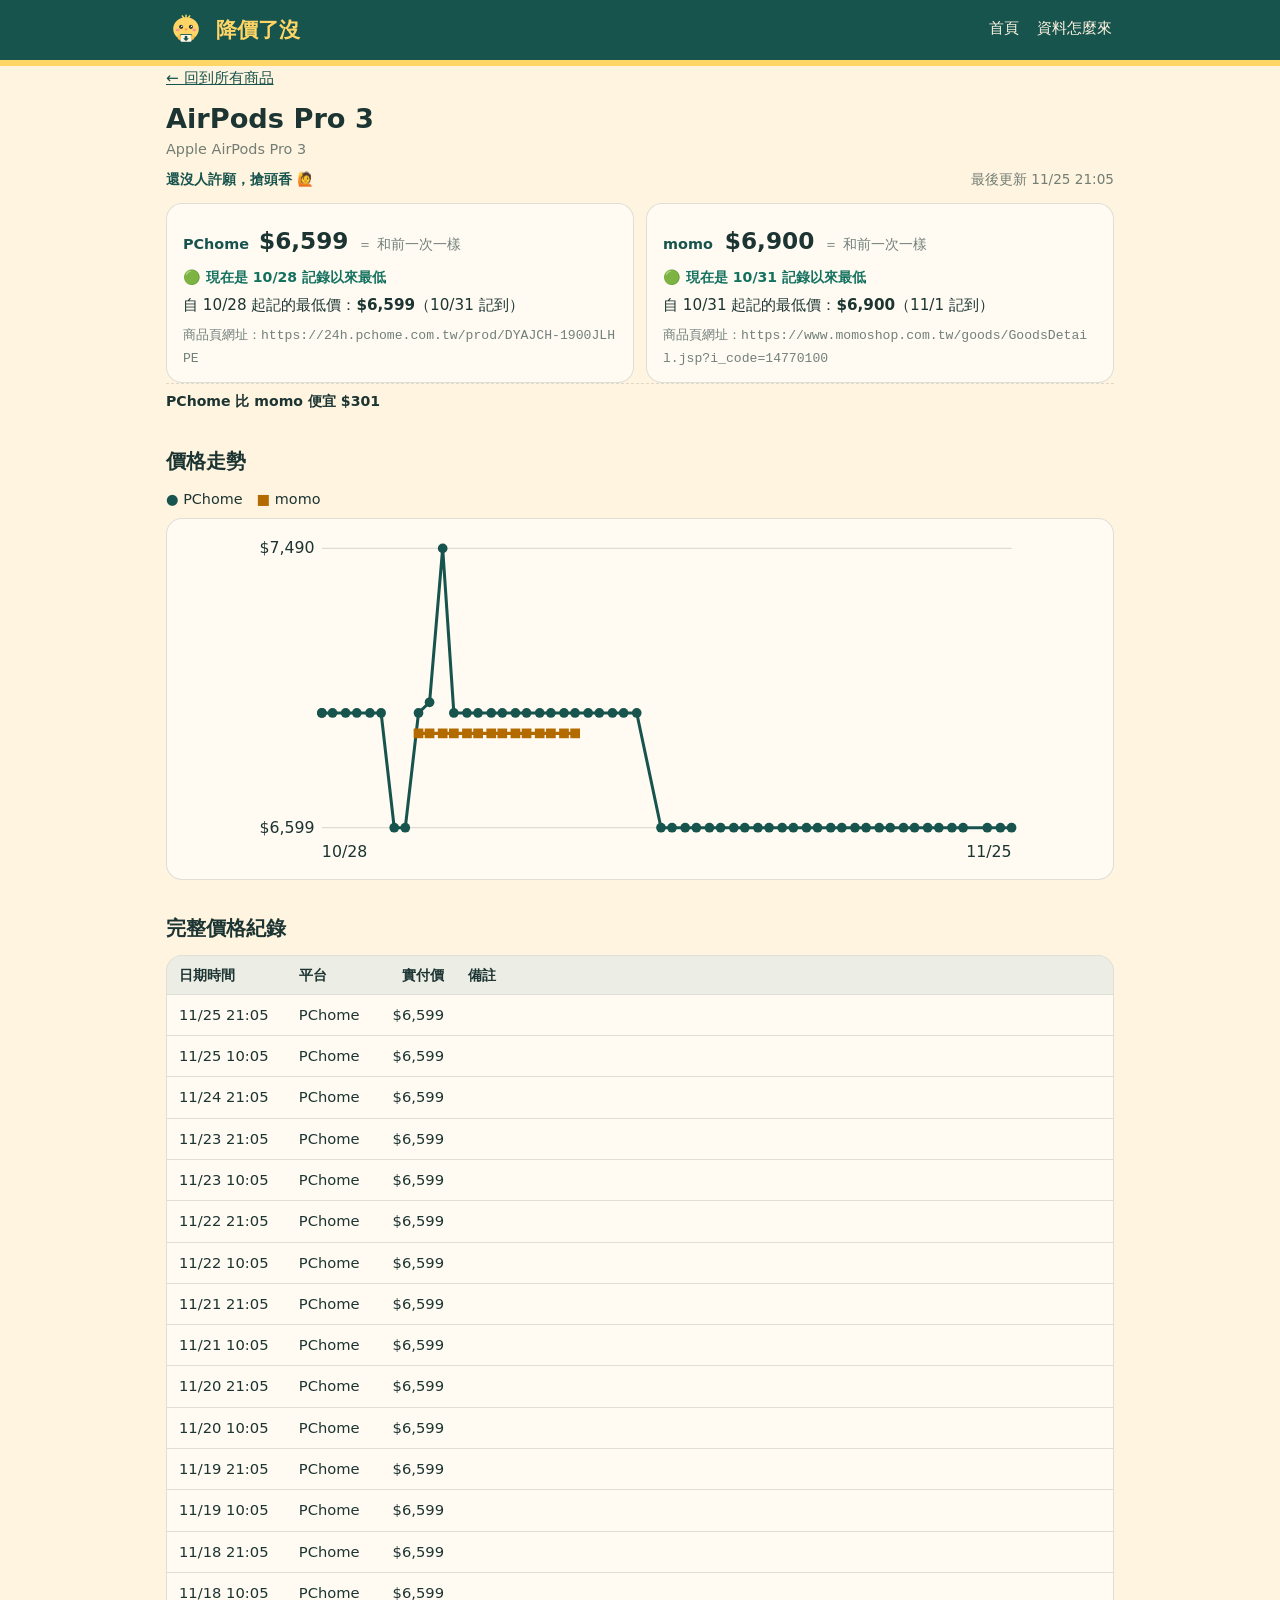
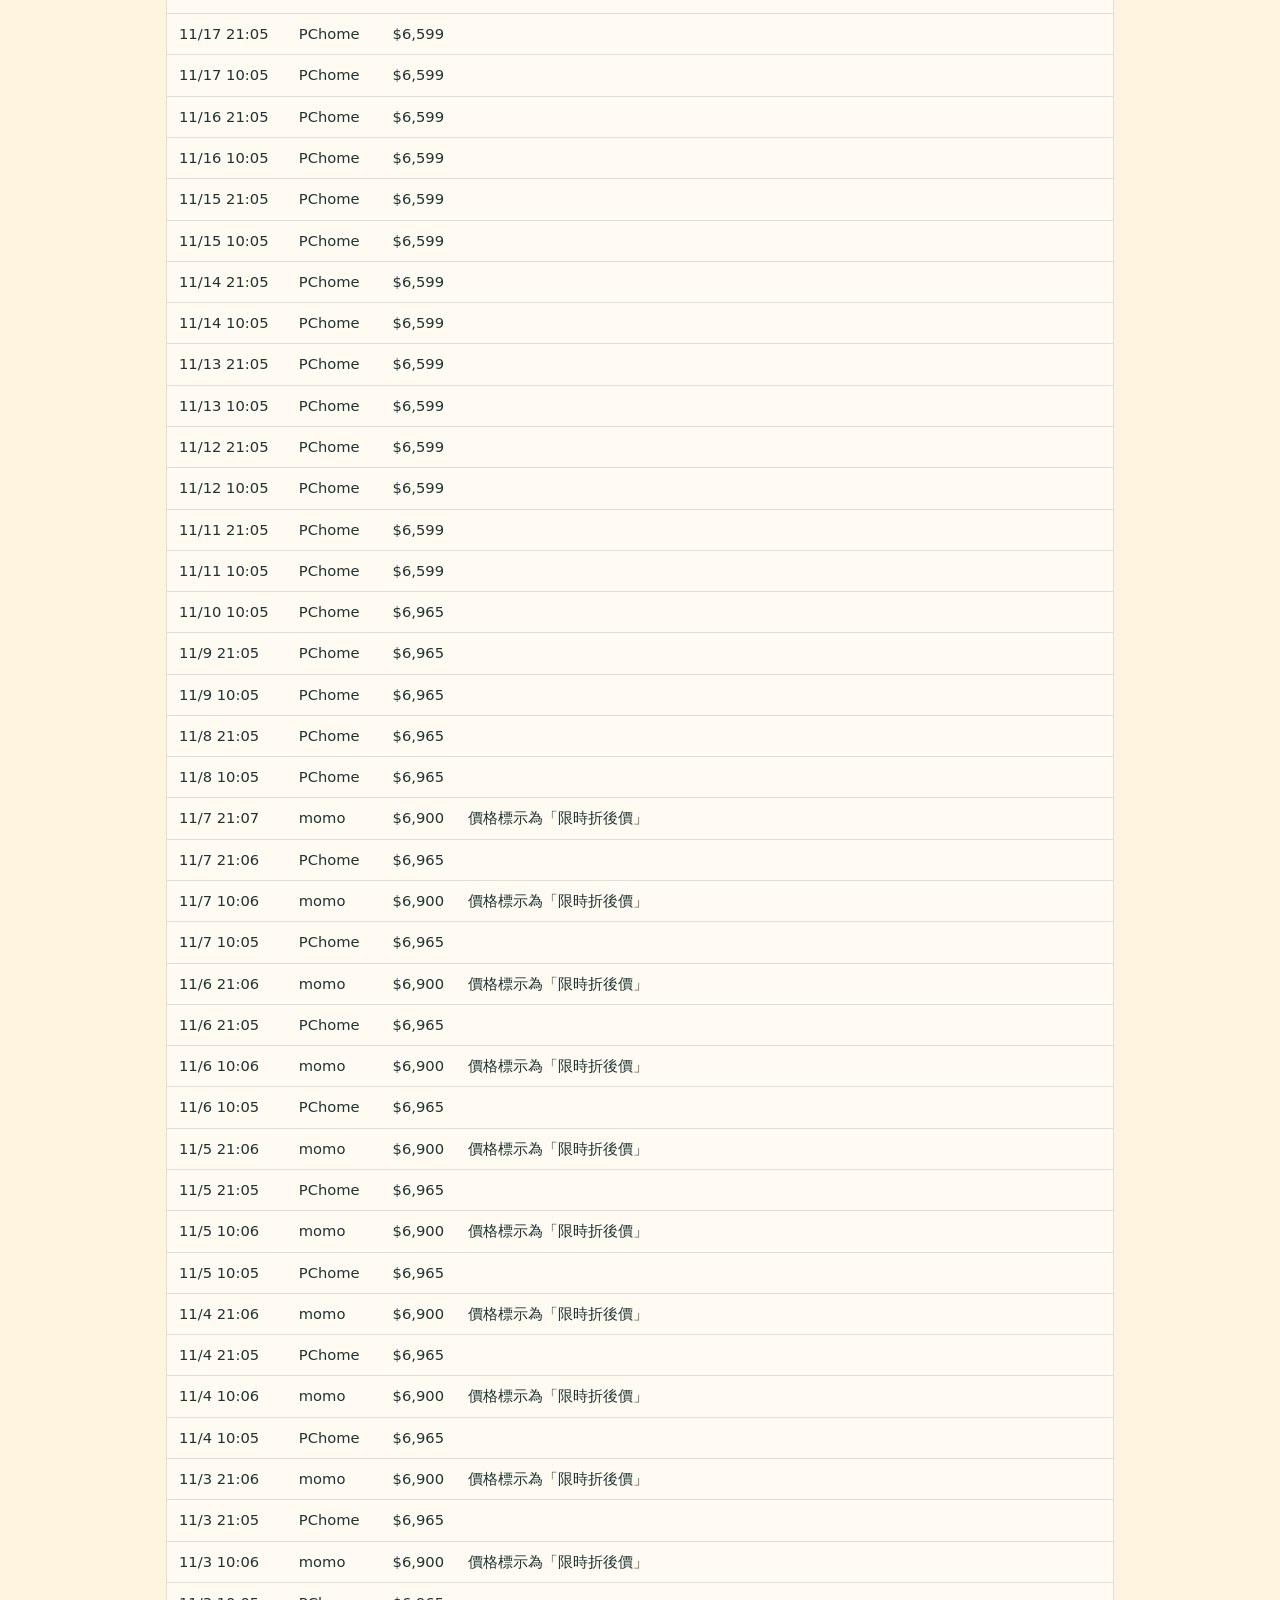
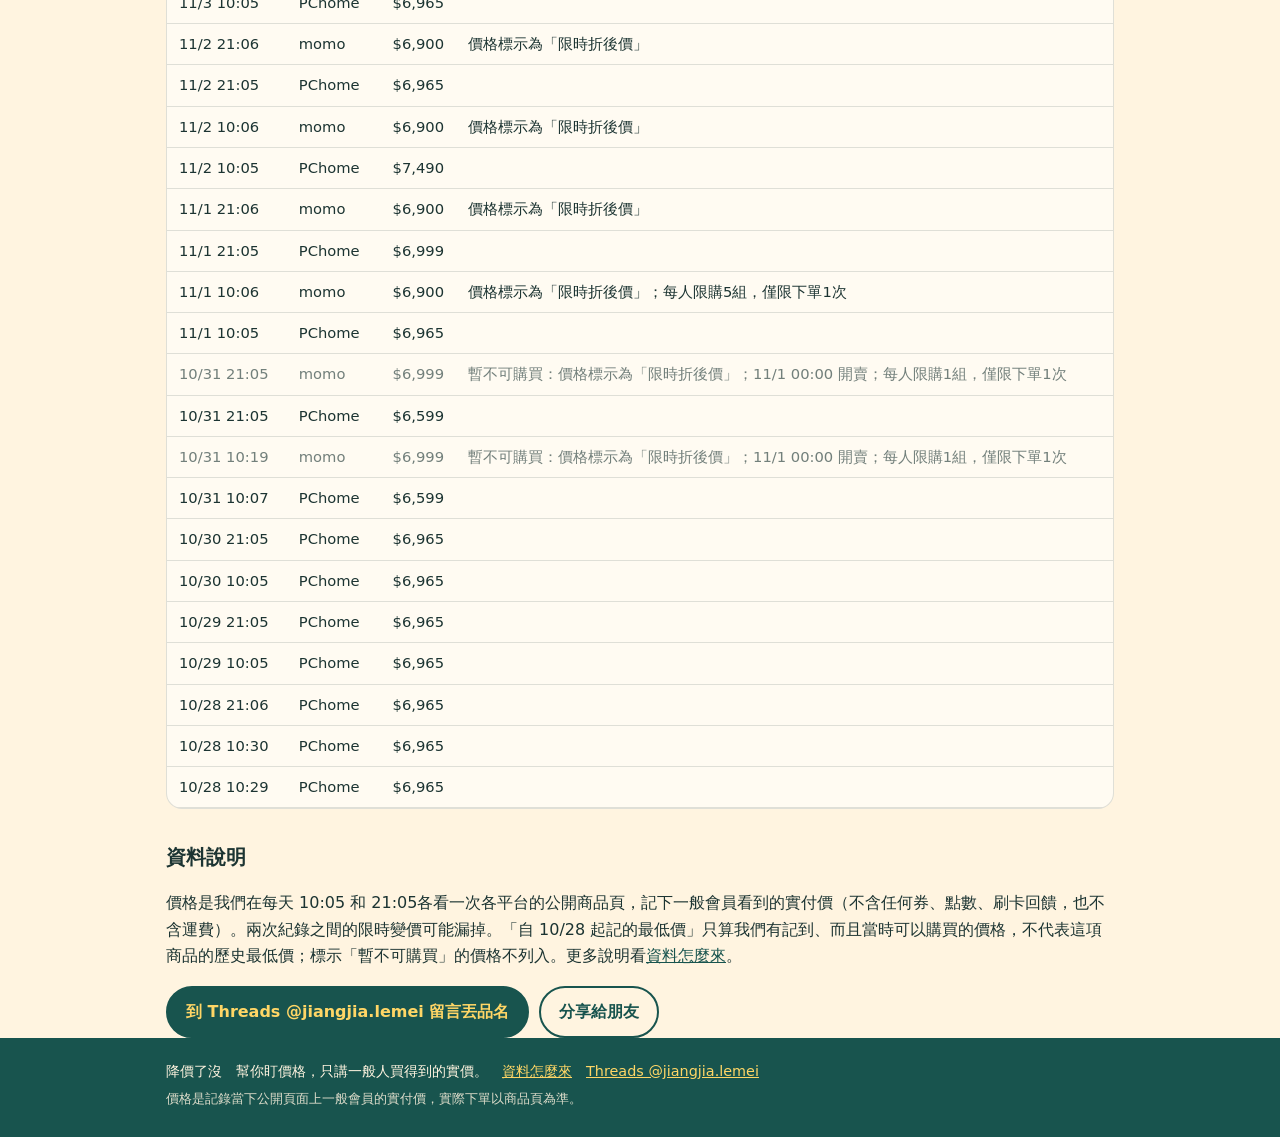
==== commit 699df51a: "網站更新 2026-11-25 21:20" ====
--- a/p/airpods.html
+++ b/p/airpods.html
@@ -1,2 +1,2 @@
 <!doctype html>
-<html lang="zh-Hant"><head><meta charset="utf-8"><meta name="viewport" content="width=device-width,initial-scale=1"><title>AirPods Pro 3 價格走勢｜降價了沒</title><meta name="description" content="AirPods Pro 3 目前實付價：PChome $6,599、momo $6,900。看價格走勢與自記錄起的最低價。"><meta property="og:type" content="website"><meta property="og:locale" content="zh_TW"><meta property="og:site_name" content="降價了沒"><meta property="og:title" content="AirPods Pro 3 價格走勢｜降價了沒"><meta property="og:description" content="AirPods Pro 3 目前實付價：PChome $6,599、momo $6,900。看價格走勢與自記錄起的最低價。"><meta property="og:image" content="https://jiangjia-lemei.github.io/assets/cute-2.png"><meta name="twitter:card" content="summary"><meta property="og:url" content="https://jiangjia-lemei.github.io/p/airpods.html"><link rel="canonical" href="https://jiangjia-lemei.github.io/p/airpods.html"><link rel="icon" href="../assets/logo.png"><link rel="stylesheet" href="../assets/style.css"></head><body><header class="top"><div class="wrap bar"><a class="brand" href="../index.html"><img src="../assets/logo.png" alt="" width="40" height="40"><span>降價了沒</span></a><nav><a href="../index.html">首頁</a><a href="../about.html">資料怎麼來</a></nav></div></header><main class="wrap"><p class="crumb"><a href="../index.html">← 回到所有商品</a></p><section><h1 class="ptitle">AirPods Pro 3</h1><p class="full">Apple AirPods Pro 3</p><p class="meta"><span class="wishn">還沒人許願，搶頭香 🙋</span><span>最後更新 11/25 10:05</span></p><div class="prices big"><div class="pblock"><div class="prow"><span class="pname">PChome</span><span class="pprice">$6,599</span><span class="delta flat">＝ 和前一次一樣</span></div><p class="pjudge good">🟢 現在是 10/28 記錄以來最低</p><p class="lowline">自 10/28 起記的最低價：<b>$6,599</b>（10/31 記到）</p><p class="url">商品頁網址：<code>https://24h.pchome.com.tw/prod/DYAJCH-1900JLHPE</code></p></div><div class="pblock"><div class="prow"><span class="pname">momo</span><span class="pprice">$6,900</span><span class="delta flat">＝ 和前一次一樣</span></div><p class="pjudge good">🟢 現在是 10/31 記錄以來最低</p><p class="lowline">自 10/31 起記的最低價：<b>$6,900</b>（11/1 記到）</p><p class="url">商品頁網址：<code>https://www.momoshop.com.tw/goods/GoodsDetail.jsp?i_code=14770100</code></p></div></div><p class="pjudge cmp">PChome 比 momo 便宜 $301</p></section><section><h2>價格走勢</h2><p class="legend"><span style="color:#18544e">●</span> PChome　<span style="color:#b36b00">■</span> momo</p><div class="chartbox"><svg class="chart chart-lg" viewBox="0 0 640 280" role="img" aria-label="AirPods Pro 3 價格走勢圖" xmlns="http://www.w3.org/2000/svg"><line x1="58" y1="16.0" x2="626" y2="16.0" stroke="#1c3432" stroke-opacity=".15"/><text x="52" y="20.0" text-anchor="end" font-size="13" fill="#1c3432">$7,490</text><line x1="58" y1="246.0" x2="626" y2="246.0" stroke="#1c3432" stroke-opacity=".15"/><text x="52" y="250.0" text-anchor="end" font-size="13" fill="#1c3432">$6,599</text><text x="58" y="270" font-size="13" fill="#1c3432">10/28</text><text x="626" y="270" text-anchor="end" font-size="13" fill="#1c3432">11/25</text><polyline points="58.0,151.5 58.0,151.5 67.0,151.5 78.0,151.5 87.3,151.5 98.3,151.5 107.6,151.5 118.6,246.0 127.9,246.0 138.9,151.5 148.2,142.7 159.2,16.0 168.5,151.5 179.4,151.5 188.8,151.5 199.7,151.5 209.0,151.5 220.0,151.5 229.3,151.5 240.3,151.5 249.6,151.5 260.6,151.5 269.9,151.5 280.9,151.5 290.2,151.5 301.2,151.5 310.5,151.5 321.5,151.5 341.8,246.0 351.1,246.0 362.1,246.0 371.4,246.0 382.4,246.0 391.7,246.0 402.7,246.0 412.0,246.0 423.0,246.0 432.3,246.0 443.3,246.0 452.6,246.0 463.6,246.0 472.9,246.0 483.9,246.0 493.2,246.0 504.2,246.0 513.5,246.0 524.5,246.0 533.8,246.0 544.8,246.0 554.1,246.0 565.1,246.0 574.4,246.0 585.4,246.0 594.7,246.0 615.0,246.0 626.0,246.0" fill="none" stroke="#18544e" stroke-width="2.5" stroke-linejoin="round" stroke-linecap="round"/><g><circle cx="58.0" cy="151.5" r="4.0" fill="#18544e"/><title>PChome 10/28 10:29 $6,965</title></g><g><circle cx="58.0" cy="151.5" r="4.0" fill="#18544e"/><title>PChome 10/28 10:30 $6,965</title></g><g><circle cx="67.0" cy="151.5" r="4.0" fill="#18544e"/><title>PChome 10/28 21:06 $6,965</title></g><g><circle cx="78.0" cy="151.5" r="4.0" fill="#18544e"/><title>PChome 10/29 10:05 $6,965</title></g><g><circle cx="87.3" cy="151.5" r="4.0" fill="#18544e"/><title>PChome 10/29 21:05 $6,965</title></g><g><circle cx="98.3" cy="151.5" r="4.0" fill="#18544e"/><title>PChome 10/30 10:05 $6,965</title></g><g><circle cx="107.6" cy="151.5" r="4.0" fill="#18544e"/><title>PChome 10/30 21:05 $6,965</title></g><g><circle cx="118.6" cy="246.0" r="4.0" fill="#18544e"/><title>PChome 10/31 10:07 $6,599</title></g><g><circle cx="127.9" cy="246.0" r="4.0" fill="#18544e"/><title>PChome 10/31 21:05 $6,599</title></g><g><circle cx="138.9" cy="151.5" r="4.0" fill="#18544e"/><title>PChome 11/1 10:05 $6,965</title></g><g><circle cx="148.2" cy="142.7" r="4.0" fill="#18544e"/><title>PChome 11/1 21:05 $6,999</title></g><g><circle cx="159.2" cy="16.0" r="4.0" fill="#18544e"/><title>PChome 11/2 10:05 $7,490</title></g><g><circle cx="168.5" cy="151.5" r="4.0" fill="#18544e"/><title>PChome 11/2 21:05 $6,965</title></g><g><circle cx="179.4" cy="151.5" r="4.0" fill="#18544e"/><title>PChome 11/3 10:05 $6,965</title></g><g><circle cx="188.8" cy="151.5" r="4.0" fill="#18544e"/><title>PChome 11/3 21:05 $6,965</title></g><g><circle cx="199.7" cy="151.5" r="4.0" fill="#18544e"/><title>PChome 11/4 10:05 $6,965</title></g><g><circle cx="209.0" cy="151.5" r="4.0" fill="#18544e"/><title>PChome 11/4 21:05 $6,965</title></g><g><circle cx="220.0" cy="151.5" r="4.0" fill="#18544e"/><title>PChome 11/5 10:05 $6,965</title></g><g><circle cx="229.3" cy="151.5" r="4.0" fill="#18544e"/><title>PChome 11/5 21:05 $6,965</title></g><g><circle cx="240.3" cy="151.5" r="4.0" fill="#18544e"/><title>PChome 11/6 10:05 $6,965</title></g><g><circle cx="249.6" cy="151.5" r="4.0" fill="#18544e"/><title>PChome 11/6 21:05 $6,965</title></g><g><circle cx="260.6" cy="151.5" r="4.0" fill="#18544e"/><title>PChome 11/7 10:05 $6,965</title></g><g><circle cx="269.9" cy="151.5" r="4.0" fill="#18544e"/><title>PChome 11/7 21:06 $6,965</title></g><g><circle cx="280.9" cy="151.5" r="4.0" fill="#18544e"/><title>PChome 11/8 10:05 $6,965</title></g><g><circle cx="290.2" cy="151.5" r="4.0" fill="#18544e"/><title>PChome 11/8 21:05 $6,965</title></g><g><circle cx="301.2" cy="151.5" r="4.0" fill="#18544e"/><title>PChome 11/9 10:05 $6,965</title></g><g><circle cx="310.5" cy="151.5" r="4.0" fill="#18544e"/><title>PChome 11/9 21:05 $6,965</title></g><g><circle cx="321.5" cy="151.5" r="4.0" fill="#18544e"/><title>PChome 11/10 10:05 $6,965</title></g><g><circle cx="341.8" cy="246.0" r="4.0" fill="#18544e"/><title>PChome 11/11 10:05 $6,599</title></g><g><circle cx="351.1" cy="246.0" r="4.0" fill="#18544e"/><title>PChome 11/11 21:05 $6,599</title></g><g><circle cx="362.1" cy="246.0" r="4.0" fill="#18544e"/><title>PChome 11/12 10:05 $6,599</title></g><g><circle cx="371.4" cy="246.0" r="4.0" fill="#18544e"/><title>PChome 11/12 21:05 $6,599</title></g><g><circle cx="382.4" cy="246.0" r="4.0" fill="#18544e"/><title>PChome 11/13 10:05 $6,599</title></g><g><circle cx="391.7" cy="246.0" r="4.0" fill="#18544e"/><title>PChome 11/13 21:05 $6,599</title></g><g><circle cx="402.7" cy="246.0" r="4.0" fill="#18544e"/><title>PChome 11/14 10:05 $6,599</title></g><g><circle cx="412.0" cy="246.0" r="4.0" fill="#18544e"/><title>PChome 11/14 21:05 $6,599</title></g><g><circle cx="423.0" cy="246.0" r="4.0" fill="#18544e"/><title>PChome 11/15 10:05 $6,599</title></g><g><circle cx="432.3" cy="246.0" r="4.0" fill="#18544e"/><title>PChome 11/15 21:05 $6,599</title></g><g><circle cx="443.3" cy="246.0" r="4.0" fill="#18544e"/><title>PChome 11/16 10:05 $6,599</title></g><g><circle cx="452.6" cy="246.0" r="4.0" fill="#18544e"/><title>PChome 11/16 21:05 $6,599</title></g><g><circle cx="463.6" cy="246.0" r="4.0" fill="#18544e"/><title>PChome 11/17 10:05 $6,599</title></g><g><circle cx="472.9" cy="246.0" r="4.0" fill="#18544e"/><title>PChome 11/17 21:05 $6,599</title></g><g><circle cx="483.9" cy="246.0" r="4.0" fill="#18544e"/><title>PChome 11/18 10:05 $6,599</title></g><g><circle cx="493.2" cy="246.0" r="4.0" fill="#18544e"/><title>PChome 11/18 21:05 $6,599</title></g><g><circle cx="504.2" cy="246.0" r="4.0" fill="#18544e"/><title>PChome 11/19 10:05 $6,599</title></g><g><circle cx="513.5" cy="246.0" r="4.0" fill="#18544e"/><title>PChome 11/19 21:05 $6,599</title></g><g><circle cx="524.5" cy="246.0" r="4.0" fill="#18544e"/><title>PChome 11/20 10:05 $6,599</title></g><g><circle cx="533.8" cy="246.0" r="4.0" fill="#18544e"/><title>PChome 11/20 21:05 $6,599</title></g><g><circle cx="544.8" cy="246.0" r="4.0" fill="#18544e"/><title>PChome 11/21 10:05 $6,599</title></g><g><circle cx="554.1" cy="246.0" r="4.0" fill="#18544e"/><title>PChome 11/21 21:05 $6,599</title></g><g><circle cx="565.1" cy="246.0" r="4.0" fill="#18544e"/><title>PChome 11/22 10:05 $6,599</title></g><g><circle cx="574.4" cy="246.0" r="4.0" fill="#18544e"/><title>PChome 11/22 21:05 $6,599</title></g><g><circle cx="585.4" cy="246.0" r="4.0" fill="#18544e"/><title>PChome 11/23 10:05 $6,599</title></g><g><circle cx="594.7" cy="246.0" r="4.0" fill="#18544e"/><title>PChome 11/23 21:05 $6,599</title></g><g><circle cx="615.0" cy="246.0" r="4.0" fill="#18544e"/><title>PChome 11/24 21:05 $6,599</title></g><g><circle cx="626.0" cy="246.0" r="4.0" fill="#18544e"/><title>PChome 11/25 10:05 $6,599</title></g><polyline points="138.9,168.3 148.2,168.3 159.2,168.3 168.5,168.3 179.5,168.3 188.8,168.3 199.8,168.3 209.1,168.3 220.1,168.3 229.4,168.3 240.4,168.3 249.7,168.3 260.7,168.3 270.0,168.3" fill="none" stroke="#b36b00" stroke-width="2.5" stroke-linejoin="round" stroke-linecap="round"/><g><rect x="134.9" y="164.3" width="8.0" height="8.0" fill="#b36b00"/><title>momo 11/1 10:06 $6,900</title></g><g><rect x="144.2" y="164.3" width="8.0" height="8.0" fill="#b36b00"/><title>momo 11/1 21:06 $6,900</title></g><g><rect x="155.2" y="164.3" width="8.0" height="8.0" fill="#b36b00"/><title>momo 11/2 10:06 $6,900</title></g><g><rect x="164.5" y="164.3" width="8.0" height="8.0" fill="#b36b00"/><title>momo 11/2 21:06 $6,900</title></g><g><rect x="175.5" y="164.3" width="8.0" height="8.0" fill="#b36b00"/><title>momo 11/3 10:06 $6,900</title></g><g><rect x="184.8" y="164.3" width="8.0" height="8.0" fill="#b36b00"/><title>momo 11/3 21:06 $6,900</title></g><g><rect x="195.8" y="164.3" width="8.0" height="8.0" fill="#b36b00"/><title>momo 11/4 10:06 $6,900</title></g><g><rect x="205.1" y="164.3" width="8.0" height="8.0" fill="#b36b00"/><title>momo 11/4 21:06 $6,900</title></g><g><rect x="216.1" y="164.3" width="8.0" height="8.0" fill="#b36b00"/><title>momo 11/5 10:06 $6,900</title></g><g><rect x="225.4" y="164.3" width="8.0" height="8.0" fill="#b36b00"/><title>momo 11/5 21:06 $6,900</title></g><g><rect x="236.4" y="164.3" width="8.0" height="8.0" fill="#b36b00"/><title>momo 11/6 10:06 $6,900</title></g><g><rect x="245.7" y="164.3" width="8.0" height="8.0" fill="#b36b00"/><title>momo 11/6 21:06 $6,900</title></g><g><rect x="256.7" y="164.3" width="8.0" height="8.0" fill="#b36b00"/><title>momo 11/7 10:06 $6,900</title></g><g><rect x="266.0" y="164.3" width="8.0" height="8.0" fill="#b36b00"/><title>momo 11/7 21:07 $6,900</title></g></svg></div></section><section><h2>完整價格紀錄</h2><div class="tablewrap"><table><thead><tr><th>日期時間</th><th>平台</th><th class="num">實付價</th><th>備註</th></tr></thead><tbody><tr><td>11/25 10:05</td><td>PChome</td><td class="num">$6,599</td><td></td></tr><tr><td>11/24 21:05</td><td>PChome</td><td class="num">$6,599</td><td></td></tr><tr><td>11/23 21:05</td><td>PChome</td><td class="num">$6,599</td><td></td></tr><tr><td>11/23 10:05</td><td>PChome</td><td class="num">$6,599</td><td></td></tr><tr><td>11/22 21:05</td><td>PChome</td><td class="num">$6,599</td><td></td></tr><tr><td>11/22 10:05</td><td>PChome</td><td class="num">$6,599</td><td></td></tr><tr><td>11/21 21:05</td><td>PChome</td><td class="num">$6,599</td><td></td></tr><tr><td>11/21 10:05</td><td>PChome</td><td class="num">$6,599</td><td></td></tr><tr><td>11/20 21:05</td><td>PChome</td><td class="num">$6,599</td><td></td></tr><tr><td>11/20 10:05</td><td>PChome</td><td class="num">$6,599</td><td></td></tr><tr><td>11/19 21:05</td><td>PChome</td><td class="num">$6,599</td><td></td></tr><tr><td>11/19 10:05</td><td>PChome</td><td class="num">$6,599</td><td></td></tr><tr><td>11/18 21:05</td><td>PChome</td><td class="num">$6,599</td><td></td></tr><tr><td>11/18 10:05</td><td>PChome</td><td class="num">$6,599</td><td></td></tr><tr><td>11/17 21:05</td><td>PChome</td><td class="num">$6,599</td><td></td></tr><tr><td>11/17 10:05</td><td>PChome</td><td class="num">$6,599</td><td></td></tr><tr><td>11/16 21:05</td><td>PChome</td><td class="num">$6,599</td><td></td></tr><tr><td>11/16 10:05</td><td>PChome</td><td class="num">$6,599</td><td></td></tr><tr><td>11/15 21:05</td><td>PChome</td><td class="num">$6,599</td><td></td></tr><tr><td>11/15 10:05</td><td>PChome</td><td class="num">$6,599</td><td></td></tr><tr><td>11/14 21:05</td><td>PChome</td><td class="num">$6,599</td><td></td></tr><tr><td>11/14 10:05</td><td>PChome</td><td class="num">$6,599</td><td></td></tr><tr><td>11/13 21:05</td><td>PChome</td><td class="num">$6,599</td><td></td></tr><tr><td>11/13 10:05</td><td>PChome</td><td class="num">$6,599</td><td></td></tr><tr><td>11/12 21:05</td><td>PChome</td><td class="num">$6,599</td><td></td></tr><tr><td>11/12 10:05</td><td>PChome</td><td class="num">$6,599</td><td></td></tr><tr><td>11/11 21:05</td><td>PChome</td><td class="num">$6,599</td><td></td></tr><tr><td>11/11 10:05</td><td>PChome</td><td class="num">$6,599</td><td></td></tr><tr><td>11/10 10:05</td><td>PChome</td><td class="num">$6,965</td><td></td></tr><tr><td>11/9 21:05</td><td>PChome</td><td class="num">$6,965</td><td></td></tr><tr><td>11/9 10:05</td><td>PChome</td><td class="num">$6,965</td><td></td></tr><tr><td>11/8 21:05</td><td>PChome</td><td class="num">$6,965</td><td></td></tr><tr><td>11/8 10:05</td><td>PChome</td><td class="num">$6,965</td><td></td></tr><tr><td>11/7 21:07</td><td>momo</td><td class="num">$6,900</td><td>價格標示為「限時折後價」</td></tr><tr><td>11/7 21:06</td><td>PChome</td><td class="num">$6,965</td><td></td></tr><tr><td>11/7 10:06</td><td>momo</td><td class="num">$6,900</td><td>價格標示為「限時折後價」</td></tr><tr><td>11/7 10:05</td><td>PChome</td><td class="num">$6,965</td><td></td></tr><tr><td>11/6 21:06</td><td>momo</td><td class="num">$6,900</td><td>價格標示為「限時折後價」</td></tr><tr><td>11/6 21:05</td><td>PChome</td><td class="num">$6,965</td><td></td></tr><tr><td>11/6 10:06</td><td>momo</td><td class="num">$6,900</td><td>價格標示為「限時折後價」</td></tr><tr><td>11/6 10:05</td><td>PChome</td><td class="num">$6,965</td><td></td></tr><tr><td>11/5 21:06</td><td>momo</td><td class="num">$6,900</td><td>價格標示為「限時折後價」</td></tr><tr><td>11/5 21:05</td><td>PChome</td><td class="num">$6,965</td><td></td></tr><tr><td>11/5 10:06</td><td>momo</td><td class="num">$6,900</td><td>價格標示為「限時折後價」</td></tr><tr><td>11/5 10:05</td><td>PChome</td><td class="num">$6,965</td><td></td></tr><tr><td>11/4 21:06</td><td>momo</td><td class="num">$6,900</td><td>價格標示為「限時折後價」</td></tr><tr><td>11/4 21:05</td><td>PChome</td><td class="num">$6,965</td><td></td></tr><tr><td>11/4 10:06</td><td>momo</td><td class="num">$6,900</td><td>價格標示為「限時折後價」</td></tr><tr><td>11/4 10:05</td><td>PChome</td><td class="num">$6,965</td><td></td></tr><tr><td>11/3 21:06</td><td>momo</td><td class="num">$6,900</td><td>價格標示為「限時折後價」</td></tr><tr><td>11/3 21:05</td><td>PChome</td><td class="num">$6,965</td><td></td></tr><tr><td>11/3 10:06</td><td>momo</td><td class="num">$6,900</td><td>價格標示為「限時折後價」</td></tr><tr><td>11/3 10:05</td><td>PChome</td><td class="num">$6,965</td><td></td></tr><tr><td>11/2 21:06</td><td>momo</td><td class="num">$6,900</td><td>價格標示為「限時折後價」</td></tr><tr><td>11/2 21:05</td><td>PChome</td><td class="num">$6,965</td><td></td></tr><tr><td>11/2 10:06</td><td>momo</td><td class="num">$6,900</td><td>價格標示為「限時折後價」</td></tr><tr><td>11/2 10:05</td><td>PChome</td><td class="num">$7,490</td><td></td></tr><tr><td>11/1 21:06</td><td>momo</td><td class="num">$6,900</td><td>價格標示為「限時折後價」</td></tr><tr><td>11/1 21:05</td><td>PChome</td><td class="num">$6,999</td><td></td></tr><tr><td>11/1 10:06</td><td>momo</td><td class="num">$6,900</td><td>價格標示為「限時折後價」；每人限購5組，僅限下單1次</td></tr><tr><td>11/1 10:05</td><td>PChome</td><td class="num">$6,965</td><td></td></tr><tr class="off"><td>10/31 21:05</td><td>momo</td><td class="num">$6,999</td><td>暫不可購買：價格標示為「限時折後價」；11/1 00:00 開賣；每人限購1組，僅限下單1次</td></tr><tr><td>10/31 21:05</td><td>PChome</td><td class="num">$6,599</td><td></td></tr><tr class="off"><td>10/31 10:19</td><td>momo</td><td class="num">$6,999</td><td>暫不可購買：價格標示為「限時折後價」；11/1 00:00 開賣；每人限購1組，僅限下單1次</td></tr><tr><td>10/31 10:07</td><td>PChome</td><td class="num">$6,599</td><td></td></tr><tr><td>10/30 21:05</td><td>PChome</td><td class="num">$6,965</td><td></td></tr><tr><td>10/30 10:05</td><td>PChome</td><td class="num">$6,965</td><td></td></tr><tr><td>10/29 21:05</td><td>PChome</td><td class="num">$6,965</td><td></td></tr><tr><td>10/29 10:05</td><td>PChome</td><td class="num">$6,965</td><td></td></tr><tr><td>10/28 21:06</td><td>PChome</td><td class="num">$6,965</td><td></td></tr><tr><td>10/28 10:30</td><td>PChome</td><td class="num">$6,965</td><td></td></tr><tr><td>10/28 10:29</td><td>PChome</td><td class="num">$6,965</td><td></td></tr></tbody></table></div></section><section class="howto"><h2>資料說明</h2><p>價格是我們在每天 10:05 和 21:05各看一次各平台的公開商品頁，記下一般會員看到的實付價（不含任何券、點數、刷卡回饋，也不含運費）。兩次紀錄之間的限時變價可能漏掉。「自 10/28 起記的最低價」只算我們有記到、而且當時可以購買的價格，不代表這項商品的歷史最低價；標示「暫不可購買」的價格不列入。更多說明看<a href="../about.html">資料怎麼來</a>。</p></section><section><div class="actions"><a class="btn primary" href="https://www.threads.com/@jiangjia.lemei" target="_blank" rel="noopener">到 Threads @jiangjia.lemei 留言丟品名</a><button type="button" class="btn ghost" data-share>分享給朋友</button></div></section></main><footer><div class="wrap"><p>降價了沒　幫你盯價格，只講一般人買得到的實價。　<a href="../about.html">資料怎麼來</a>　<a href="https://www.threads.com/@jiangjia.lemei" target="_blank" rel="noopener">Threads @jiangjia.lemei</a></p><p class="small">價格是記錄當下公開頁面上一般會員的實付價，實際下單以商品頁為準。</p></div></footer><script src="../assets/app.js"></script></body></html>+<html lang="zh-Hant"><head><meta charset="utf-8"><meta name="viewport" content="width=device-width,initial-scale=1"><title>AirPods Pro 3 價格走勢｜降價了沒</title><meta name="description" content="AirPods Pro 3 目前實付價：PChome $6,599、momo $6,900。看價格走勢與自記錄起的最低價。"><meta property="og:type" content="website"><meta property="og:locale" content="zh_TW"><meta property="og:site_name" content="降價了沒"><meta property="og:title" content="AirPods Pro 3 價格走勢｜降價了沒"><meta property="og:description" content="AirPods Pro 3 目前實付價：PChome $6,599、momo $6,900。看價格走勢與自記錄起的最低價。"><meta property="og:image" content="https://jiangjia-lemei.github.io/assets/cute-2.png"><meta name="twitter:card" content="summary"><meta property="og:url" content="https://jiangjia-lemei.github.io/p/airpods.html"><link rel="canonical" href="https://jiangjia-lemei.github.io/p/airpods.html"><link rel="icon" href="../assets/logo.png"><link rel="stylesheet" href="../assets/style.css"></head><body><header class="top"><div class="wrap bar"><a class="brand" href="../index.html"><img src="../assets/logo.png" alt="" width="40" height="40"><span>降價了沒</span></a><nav><a href="../index.html">首頁</a><a href="../about.html">資料怎麼來</a></nav></div></header><main class="wrap"><p class="crumb"><a href="../index.html">← 回到所有商品</a></p><section><h1 class="ptitle">AirPods Pro 3</h1><p class="full">Apple AirPods Pro 3</p><p class="meta"><span class="wishn">還沒人許願，搶頭香 🙋</span><span>最後更新 11/25 21:05</span></p><div class="prices big"><div class="pblock"><div class="prow"><span class="pname">PChome</span><span class="pprice">$6,599</span><span class="delta flat">＝ 和前一次一樣</span></div><p class="pjudge good">🟢 現在是 10/28 記錄以來最低</p><p class="lowline">自 10/28 起記的最低價：<b>$6,599</b>（10/31 記到）</p><p class="url">商品頁網址：<code>https://24h.pchome.com.tw/prod/DYAJCH-1900JLHPE</code></p></div><div class="pblock"><div class="prow"><span class="pname">momo</span><span class="pprice">$6,900</span><span class="delta flat">＝ 和前一次一樣</span></div><p class="pjudge good">🟢 現在是 10/31 記錄以來最低</p><p class="lowline">自 10/31 起記的最低價：<b>$6,900</b>（11/1 記到）</p><p class="url">商品頁網址：<code>https://www.momoshop.com.tw/goods/GoodsDetail.jsp?i_code=14770100</code></p></div></div><p class="pjudge cmp">PChome 比 momo 便宜 $301</p></section><section><h2>價格走勢</h2><p class="legend"><span style="color:#18544e">●</span> PChome　<span style="color:#b36b00">■</span> momo</p><div class="chartbox"><svg class="chart chart-lg" viewBox="0 0 640 280" role="img" aria-label="AirPods Pro 3 價格走勢圖" xmlns="http://www.w3.org/2000/svg"><line x1="58" y1="16.0" x2="626" y2="16.0" stroke="#1c3432" stroke-opacity=".15"/><text x="52" y="20.0" text-anchor="end" font-size="13" fill="#1c3432">$7,490</text><line x1="58" y1="246.0" x2="626" y2="246.0" stroke="#1c3432" stroke-opacity=".15"/><text x="52" y="250.0" text-anchor="end" font-size="13" fill="#1c3432">$6,599</text><text x="58" y="270" font-size="13" fill="#1c3432">10/28</text><text x="626" y="270" text-anchor="end" font-size="13" fill="#1c3432">11/25</text><polyline points="58.0,151.5 58.0,151.5 66.8,151.5 77.6,151.5 86.8,151.5 97.6,151.5 106.8,151.5 117.6,246.0 126.7,246.0 137.6,151.5 146.7,142.7 157.5,16.0 166.7,151.5 177.5,151.5 186.6,151.5 197.5,151.5 206.6,151.5 217.4,151.5 226.6,151.5 237.4,151.5 246.6,151.5 257.4,151.5 266.5,151.5 277.3,151.5 286.5,151.5 297.3,151.5 306.5,151.5 317.3,151.5 337.3,246.0 346.4,246.0 357.2,246.0 366.4,246.0 377.2,246.0 386.4,246.0 397.2,246.0 406.3,246.0 417.1,246.0 426.3,246.0 437.1,246.0 446.3,246.0 457.1,246.0 466.2,246.0 477.1,246.0 486.2,246.0 497.0,246.0 506.2,246.0 517.0,246.0 526.1,246.0 537.0,246.0 546.1,246.0 556.9,246.0 566.1,246.0 576.9,246.0 586.1,246.0 606.0,246.0 616.8,246.0 626.0,246.0" fill="none" stroke="#18544e" stroke-width="2.5" stroke-linejoin="round" stroke-linecap="round"/><g><circle cx="58.0" cy="151.5" r="4.0" fill="#18544e"/><title>PChome 10/28 10:29 $6,965</title></g><g><circle cx="58.0" cy="151.5" r="4.0" fill="#18544e"/><title>PChome 10/28 10:30 $6,965</title></g><g><circle cx="66.8" cy="151.5" r="4.0" fill="#18544e"/><title>PChome 10/28 21:06 $6,965</title></g><g><circle cx="77.6" cy="151.5" r="4.0" fill="#18544e"/><title>PChome 10/29 10:05 $6,965</title></g><g><circle cx="86.8" cy="151.5" r="4.0" fill="#18544e"/><title>PChome 10/29 21:05 $6,965</title></g><g><circle cx="97.6" cy="151.5" r="4.0" fill="#18544e"/><title>PChome 10/30 10:05 $6,965</title></g><g><circle cx="106.8" cy="151.5" r="4.0" fill="#18544e"/><title>PChome 10/30 21:05 $6,965</title></g><g><circle cx="117.6" cy="246.0" r="4.0" fill="#18544e"/><title>PChome 10/31 10:07 $6,599</title></g><g><circle cx="126.7" cy="246.0" r="4.0" fill="#18544e"/><title>PChome 10/31 21:05 $6,599</title></g><g><circle cx="137.6" cy="151.5" r="4.0" fill="#18544e"/><title>PChome 11/1 10:05 $6,965</title></g><g><circle cx="146.7" cy="142.7" r="4.0" fill="#18544e"/><title>PChome 11/1 21:05 $6,999</title></g><g><circle cx="157.5" cy="16.0" r="4.0" fill="#18544e"/><title>PChome 11/2 10:05 $7,490</title></g><g><circle cx="166.7" cy="151.5" r="4.0" fill="#18544e"/><title>PChome 11/2 21:05 $6,965</title></g><g><circle cx="177.5" cy="151.5" r="4.0" fill="#18544e"/><title>PChome 11/3 10:05 $6,965</title></g><g><circle cx="186.6" cy="151.5" r="4.0" fill="#18544e"/><title>PChome 11/3 21:05 $6,965</title></g><g><circle cx="197.5" cy="151.5" r="4.0" fill="#18544e"/><title>PChome 11/4 10:05 $6,965</title></g><g><circle cx="206.6" cy="151.5" r="4.0" fill="#18544e"/><title>PChome 11/4 21:05 $6,965</title></g><g><circle cx="217.4" cy="151.5" r="4.0" fill="#18544e"/><title>PChome 11/5 10:05 $6,965</title></g><g><circle cx="226.6" cy="151.5" r="4.0" fill="#18544e"/><title>PChome 11/5 21:05 $6,965</title></g><g><circle cx="237.4" cy="151.5" r="4.0" fill="#18544e"/><title>PChome 11/6 10:05 $6,965</title></g><g><circle cx="246.6" cy="151.5" r="4.0" fill="#18544e"/><title>PChome 11/6 21:05 $6,965</title></g><g><circle cx="257.4" cy="151.5" r="4.0" fill="#18544e"/><title>PChome 11/7 10:05 $6,965</title></g><g><circle cx="266.5" cy="151.5" r="4.0" fill="#18544e"/><title>PChome 11/7 21:06 $6,965</title></g><g><circle cx="277.3" cy="151.5" r="4.0" fill="#18544e"/><title>PChome 11/8 10:05 $6,965</title></g><g><circle cx="286.5" cy="151.5" r="4.0" fill="#18544e"/><title>PChome 11/8 21:05 $6,965</title></g><g><circle cx="297.3" cy="151.5" r="4.0" fill="#18544e"/><title>PChome 11/9 10:05 $6,965</title></g><g><circle cx="306.5" cy="151.5" r="4.0" fill="#18544e"/><title>PChome 11/9 21:05 $6,965</title></g><g><circle cx="317.3" cy="151.5" r="4.0" fill="#18544e"/><title>PChome 11/10 10:05 $6,965</title></g><g><circle cx="337.3" cy="246.0" r="4.0" fill="#18544e"/><title>PChome 11/11 10:05 $6,599</title></g><g><circle cx="346.4" cy="246.0" r="4.0" fill="#18544e"/><title>PChome 11/11 21:05 $6,599</title></g><g><circle cx="357.2" cy="246.0" r="4.0" fill="#18544e"/><title>PChome 11/12 10:05 $6,599</title></g><g><circle cx="366.4" cy="246.0" r="4.0" fill="#18544e"/><title>PChome 11/12 21:05 $6,599</title></g><g><circle cx="377.2" cy="246.0" r="4.0" fill="#18544e"/><title>PChome 11/13 10:05 $6,599</title></g><g><circle cx="386.4" cy="246.0" r="4.0" fill="#18544e"/><title>PChome 11/13 21:05 $6,599</title></g><g><circle cx="397.2" cy="246.0" r="4.0" fill="#18544e"/><title>PChome 11/14 10:05 $6,599</title></g><g><circle cx="406.3" cy="246.0" r="4.0" fill="#18544e"/><title>PChome 11/14 21:05 $6,599</title></g><g><circle cx="417.1" cy="246.0" r="4.0" fill="#18544e"/><title>PChome 11/15 10:05 $6,599</title></g><g><circle cx="426.3" cy="246.0" r="4.0" fill="#18544e"/><title>PChome 11/15 21:05 $6,599</title></g><g><circle cx="437.1" cy="246.0" r="4.0" fill="#18544e"/><title>PChome 11/16 10:05 $6,599</title></g><g><circle cx="446.3" cy="246.0" r="4.0" fill="#18544e"/><title>PChome 11/16 21:05 $6,599</title></g><g><circle cx="457.1" cy="246.0" r="4.0" fill="#18544e"/><title>PChome 11/17 10:05 $6,599</title></g><g><circle cx="466.2" cy="246.0" r="4.0" fill="#18544e"/><title>PChome 11/17 21:05 $6,599</title></g><g><circle cx="477.1" cy="246.0" r="4.0" fill="#18544e"/><title>PChome 11/18 10:05 $6,599</title></g><g><circle cx="486.2" cy="246.0" r="4.0" fill="#18544e"/><title>PChome 11/18 21:05 $6,599</title></g><g><circle cx="497.0" cy="246.0" r="4.0" fill="#18544e"/><title>PChome 11/19 10:05 $6,599</title></g><g><circle cx="506.2" cy="246.0" r="4.0" fill="#18544e"/><title>PChome 11/19 21:05 $6,599</title></g><g><circle cx="517.0" cy="246.0" r="4.0" fill="#18544e"/><title>PChome 11/20 10:05 $6,599</title></g><g><circle cx="526.1" cy="246.0" r="4.0" fill="#18544e"/><title>PChome 11/20 21:05 $6,599</title></g><g><circle cx="537.0" cy="246.0" r="4.0" fill="#18544e"/><title>PChome 11/21 10:05 $6,599</title></g><g><circle cx="546.1" cy="246.0" r="4.0" fill="#18544e"/><title>PChome 11/21 21:05 $6,599</title></g><g><circle cx="556.9" cy="246.0" r="4.0" fill="#18544e"/><title>PChome 11/22 10:05 $6,599</title></g><g><circle cx="566.1" cy="246.0" r="4.0" fill="#18544e"/><title>PChome 11/22 21:05 $6,599</title></g><g><circle cx="576.9" cy="246.0" r="4.0" fill="#18544e"/><title>PChome 11/23 10:05 $6,599</title></g><g><circle cx="586.1" cy="246.0" r="4.0" fill="#18544e"/><title>PChome 11/23 21:05 $6,599</title></g><g><circle cx="606.0" cy="246.0" r="4.0" fill="#18544e"/><title>PChome 11/24 21:05 $6,599</title></g><g><circle cx="616.8" cy="246.0" r="4.0" fill="#18544e"/><title>PChome 11/25 10:05 $6,599</title></g><g><circle cx="626.0" cy="246.0" r="4.0" fill="#18544e"/><title>PChome 11/25 21:05 $6,599</title></g><polyline points="137.6,168.3 146.7,168.3 157.5,168.3 166.7,168.3 177.5,168.3 186.7,168.3 197.5,168.3 206.6,168.3 217.4,168.3 226.6,168.3 237.4,168.3 246.6,168.3 257.4,168.3 266.6,168.3" fill="none" stroke="#b36b00" stroke-width="2.5" stroke-linejoin="round" stroke-linecap="round"/><g><rect x="133.6" y="164.3" width="8.0" height="8.0" fill="#b36b00"/><title>momo 11/1 10:06 $6,900</title></g><g><rect x="142.7" y="164.3" width="8.0" height="8.0" fill="#b36b00"/><title>momo 11/1 21:06 $6,900</title></g><g><rect x="153.5" y="164.3" width="8.0" height="8.0" fill="#b36b00"/><title>momo 11/2 10:06 $6,900</title></g><g><rect x="162.7" y="164.3" width="8.0" height="8.0" fill="#b36b00"/><title>momo 11/2 21:06 $6,900</title></g><g><rect x="173.5" y="164.3" width="8.0" height="8.0" fill="#b36b00"/><title>momo 11/3 10:06 $6,900</title></g><g><rect x="182.7" y="164.3" width="8.0" height="8.0" fill="#b36b00"/><title>momo 11/3 21:06 $6,900</title></g><g><rect x="193.5" y="164.3" width="8.0" height="8.0" fill="#b36b00"/><title>momo 11/4 10:06 $6,900</title></g><g><rect x="202.6" y="164.3" width="8.0" height="8.0" fill="#b36b00"/><title>momo 11/4 21:06 $6,900</title></g><g><rect x="213.4" y="164.3" width="8.0" height="8.0" fill="#b36b00"/><title>momo 11/5 10:06 $6,900</title></g><g><rect x="222.6" y="164.3" width="8.0" height="8.0" fill="#b36b00"/><title>momo 11/5 21:06 $6,900</title></g><g><rect x="233.4" y="164.3" width="8.0" height="8.0" fill="#b36b00"/><title>momo 11/6 10:06 $6,900</title></g><g><rect x="242.6" y="164.3" width="8.0" height="8.0" fill="#b36b00"/><title>momo 11/6 21:06 $6,900</title></g><g><rect x="253.4" y="164.3" width="8.0" height="8.0" fill="#b36b00"/><title>momo 11/7 10:06 $6,900</title></g><g><rect x="262.6" y="164.3" width="8.0" height="8.0" fill="#b36b00"/><title>momo 11/7 21:07 $6,900</title></g></svg></div></section><section><h2>完整價格紀錄</h2><div class="tablewrap"><table><thead><tr><th>日期時間</th><th>平台</th><th class="num">實付價</th><th>備註</th></tr></thead><tbody><tr><td>11/25 21:05</td><td>PChome</td><td class="num">$6,599</td><td></td></tr><tr><td>11/25 10:05</td><td>PChome</td><td class="num">$6,599</td><td></td></tr><tr><td>11/24 21:05</td><td>PChome</td><td class="num">$6,599</td><td></td></tr><tr><td>11/23 21:05</td><td>PChome</td><td class="num">$6,599</td><td></td></tr><tr><td>11/23 10:05</td><td>PChome</td><td class="num">$6,599</td><td></td></tr><tr><td>11/22 21:05</td><td>PChome</td><td class="num">$6,599</td><td></td></tr><tr><td>11/22 10:05</td><td>PChome</td><td class="num">$6,599</td><td></td></tr><tr><td>11/21 21:05</td><td>PChome</td><td class="num">$6,599</td><td></td></tr><tr><td>11/21 10:05</td><td>PChome</td><td class="num">$6,599</td><td></td></tr><tr><td>11/20 21:05</td><td>PChome</td><td class="num">$6,599</td><td></td></tr><tr><td>11/20 10:05</td><td>PChome</td><td class="num">$6,599</td><td></td></tr><tr><td>11/19 21:05</td><td>PChome</td><td class="num">$6,599</td><td></td></tr><tr><td>11/19 10:05</td><td>PChome</td><td class="num">$6,599</td><td></td></tr><tr><td>11/18 21:05</td><td>PChome</td><td class="num">$6,599</td><td></td></tr><tr><td>11/18 10:05</td><td>PChome</td><td class="num">$6,599</td><td></td></tr><tr><td>11/17 21:05</td><td>PChome</td><td class="num">$6,599</td><td></td></tr><tr><td>11/17 10:05</td><td>PChome</td><td class="num">$6,599</td><td></td></tr><tr><td>11/16 21:05</td><td>PChome</td><td class="num">$6,599</td><td></td></tr><tr><td>11/16 10:05</td><td>PChome</td><td class="num">$6,599</td><td></td></tr><tr><td>11/15 21:05</td><td>PChome</td><td class="num">$6,599</td><td></td></tr><tr><td>11/15 10:05</td><td>PChome</td><td class="num">$6,599</td><td></td></tr><tr><td>11/14 21:05</td><td>PChome</td><td class="num">$6,599</td><td></td></tr><tr><td>11/14 10:05</td><td>PChome</td><td class="num">$6,599</td><td></td></tr><tr><td>11/13 21:05</td><td>PChome</td><td class="num">$6,599</td><td></td></tr><tr><td>11/13 10:05</td><td>PChome</td><td class="num">$6,599</td><td></td></tr><tr><td>11/12 21:05</td><td>PChome</td><td class="num">$6,599</td><td></td></tr><tr><td>11/12 10:05</td><td>PChome</td><td class="num">$6,599</td><td></td></tr><tr><td>11/11 21:05</td><td>PChome</td><td class="num">$6,599</td><td></td></tr><tr><td>11/11 10:05</td><td>PChome</td><td class="num">$6,599</td><td></td></tr><tr><td>11/10 10:05</td><td>PChome</td><td class="num">$6,965</td><td></td></tr><tr><td>11/9 21:05</td><td>PChome</td><td class="num">$6,965</td><td></td></tr><tr><td>11/9 10:05</td><td>PChome</td><td class="num">$6,965</td><td></td></tr><tr><td>11/8 21:05</td><td>PChome</td><td class="num">$6,965</td><td></td></tr><tr><td>11/8 10:05</td><td>PChome</td><td class="num">$6,965</td><td></td></tr><tr><td>11/7 21:07</td><td>momo</td><td class="num">$6,900</td><td>價格標示為「限時折後價」</td></tr><tr><td>11/7 21:06</td><td>PChome</td><td class="num">$6,965</td><td></td></tr><tr><td>11/7 10:06</td><td>momo</td><td class="num">$6,900</td><td>價格標示為「限時折後價」</td></tr><tr><td>11/7 10:05</td><td>PChome</td><td class="num">$6,965</td><td></td></tr><tr><td>11/6 21:06</td><td>momo</td><td class="num">$6,900</td><td>價格標示為「限時折後價」</td></tr><tr><td>11/6 21:05</td><td>PChome</td><td class="num">$6,965</td><td></td></tr><tr><td>11/6 10:06</td><td>momo</td><td class="num">$6,900</td><td>價格標示為「限時折後價」</td></tr><tr><td>11/6 10:05</td><td>PChome</td><td class="num">$6,965</td><td></td></tr><tr><td>11/5 21:06</td><td>momo</td><td class="num">$6,900</td><td>價格標示為「限時折後價」</td></tr><tr><td>11/5 21:05</td><td>PChome</td><td class="num">$6,965</td><td></td></tr><tr><td>11/5 10:06</td><td>momo</td><td class="num">$6,900</td><td>價格標示為「限時折後價」</td></tr><tr><td>11/5 10:05</td><td>PChome</td><td class="num">$6,965</td><td></td></tr><tr><td>11/4 21:06</td><td>momo</td><td class="num">$6,900</td><td>價格標示為「限時折後價」</td></tr><tr><td>11/4 21:05</td><td>PChome</td><td class="num">$6,965</td><td></td></tr><tr><td>11/4 10:06</td><td>momo</td><td class="num">$6,900</td><td>價格標示為「限時折後價」</td></tr><tr><td>11/4 10:05</td><td>PChome</td><td class="num">$6,965</td><td></td></tr><tr><td>11/3 21:06</td><td>momo</td><td class="num">$6,900</td><td>價格標示為「限時折後價」</td></tr><tr><td>11/3 21:05</td><td>PChome</td><td class="num">$6,965</td><td></td></tr><tr><td>11/3 10:06</td><td>momo</td><td class="num">$6,900</td><td>價格標示為「限時折後價」</td></tr><tr><td>11/3 10:05</td><td>PChome</td><td class="num">$6,965</td><td></td></tr><tr><td>11/2 21:06</td><td>momo</td><td class="num">$6,900</td><td>價格標示為「限時折後價」</td></tr><tr><td>11/2 21:05</td><td>PChome</td><td class="num">$6,965</td><td></td></tr><tr><td>11/2 10:06</td><td>momo</td><td class="num">$6,900</td><td>價格標示為「限時折後價」</td></tr><tr><td>11/2 10:05</td><td>PChome</td><td class="num">$7,490</td><td></td></tr><tr><td>11/1 21:06</td><td>momo</td><td class="num">$6,900</td><td>價格標示為「限時折後價」</td></tr><tr><td>11/1 21:05</td><td>PChome</td><td class="num">$6,999</td><td></td></tr><tr><td>11/1 10:06</td><td>momo</td><td class="num">$6,900</td><td>價格標示為「限時折後價」；每人限購5組，僅限下單1次</td></tr><tr><td>11/1 10:05</td><td>PChome</td><td class="num">$6,965</td><td></td></tr><tr class="off"><td>10/31 21:05</td><td>momo</td><td class="num">$6,999</td><td>暫不可購買：價格標示為「限時折後價」；11/1 00:00 開賣；每人限購1組，僅限下單1次</td></tr><tr><td>10/31 21:05</td><td>PChome</td><td class="num">$6,599</td><td></td></tr><tr class="off"><td>10/31 10:19</td><td>momo</td><td class="num">$6,999</td><td>暫不可購買：價格標示為「限時折後價」；11/1 00:00 開賣；每人限購1組，僅限下單1次</td></tr><tr><td>10/31 10:07</td><td>PChome</td><td class="num">$6,599</td><td></td></tr><tr><td>10/30 21:05</td><td>PChome</td><td class="num">$6,965</td><td></td></tr><tr><td>10/30 10:05</td><td>PChome</td><td class="num">$6,965</td><td></td></tr><tr><td>10/29 21:05</td><td>PChome</td><td class="num">$6,965</td><td></td></tr><tr><td>10/29 10:05</td><td>PChome</td><td class="num">$6,965</td><td></td></tr><tr><td>10/28 21:06</td><td>PChome</td><td class="num">$6,965</td><td></td></tr><tr><td>10/28 10:30</td><td>PChome</td><td class="num">$6,965</td><td></td></tr><tr><td>10/28 10:29</td><td>PChome</td><td class="num">$6,965</td><td></td></tr></tbody></table></div></section><section class="howto"><h2>資料說明</h2><p>價格是我們在每天 10:05 和 21:05各看一次各平台的公開商品頁，記下一般會員看到的實付價（不含任何券、點數、刷卡回饋，也不含運費）。兩次紀錄之間的限時變價可能漏掉。「自 10/28 起記的最低價」只算我們有記到、而且當時可以購買的價格，不代表這項商品的歷史最低價；標示「暫不可購買」的價格不列入。更多說明看<a href="../about.html">資料怎麼來</a>。</p></section><section><div class="actions"><a class="btn primary" href="https://www.threads.com/@jiangjia.lemei" target="_blank" rel="noopener">到 Threads @jiangjia.lemei 留言丟品名</a><button type="button" class="btn ghost" data-share>分享給朋友</button></div></section></main><footer><div class="wrap"><p>降價了沒　幫你盯價格，只講一般人買得到的實價。　<a href="../about.html">資料怎麼來</a>　<a href="https://www.threads.com/@jiangjia.lemei" target="_blank" rel="noopener">Threads @jiangjia.lemei</a></p><p class="small">價格是記錄當下公開頁面上一般會員的實付價，實際下單以商品頁為準。</p></div></footer><script src="../assets/app.js"></script></body></html>
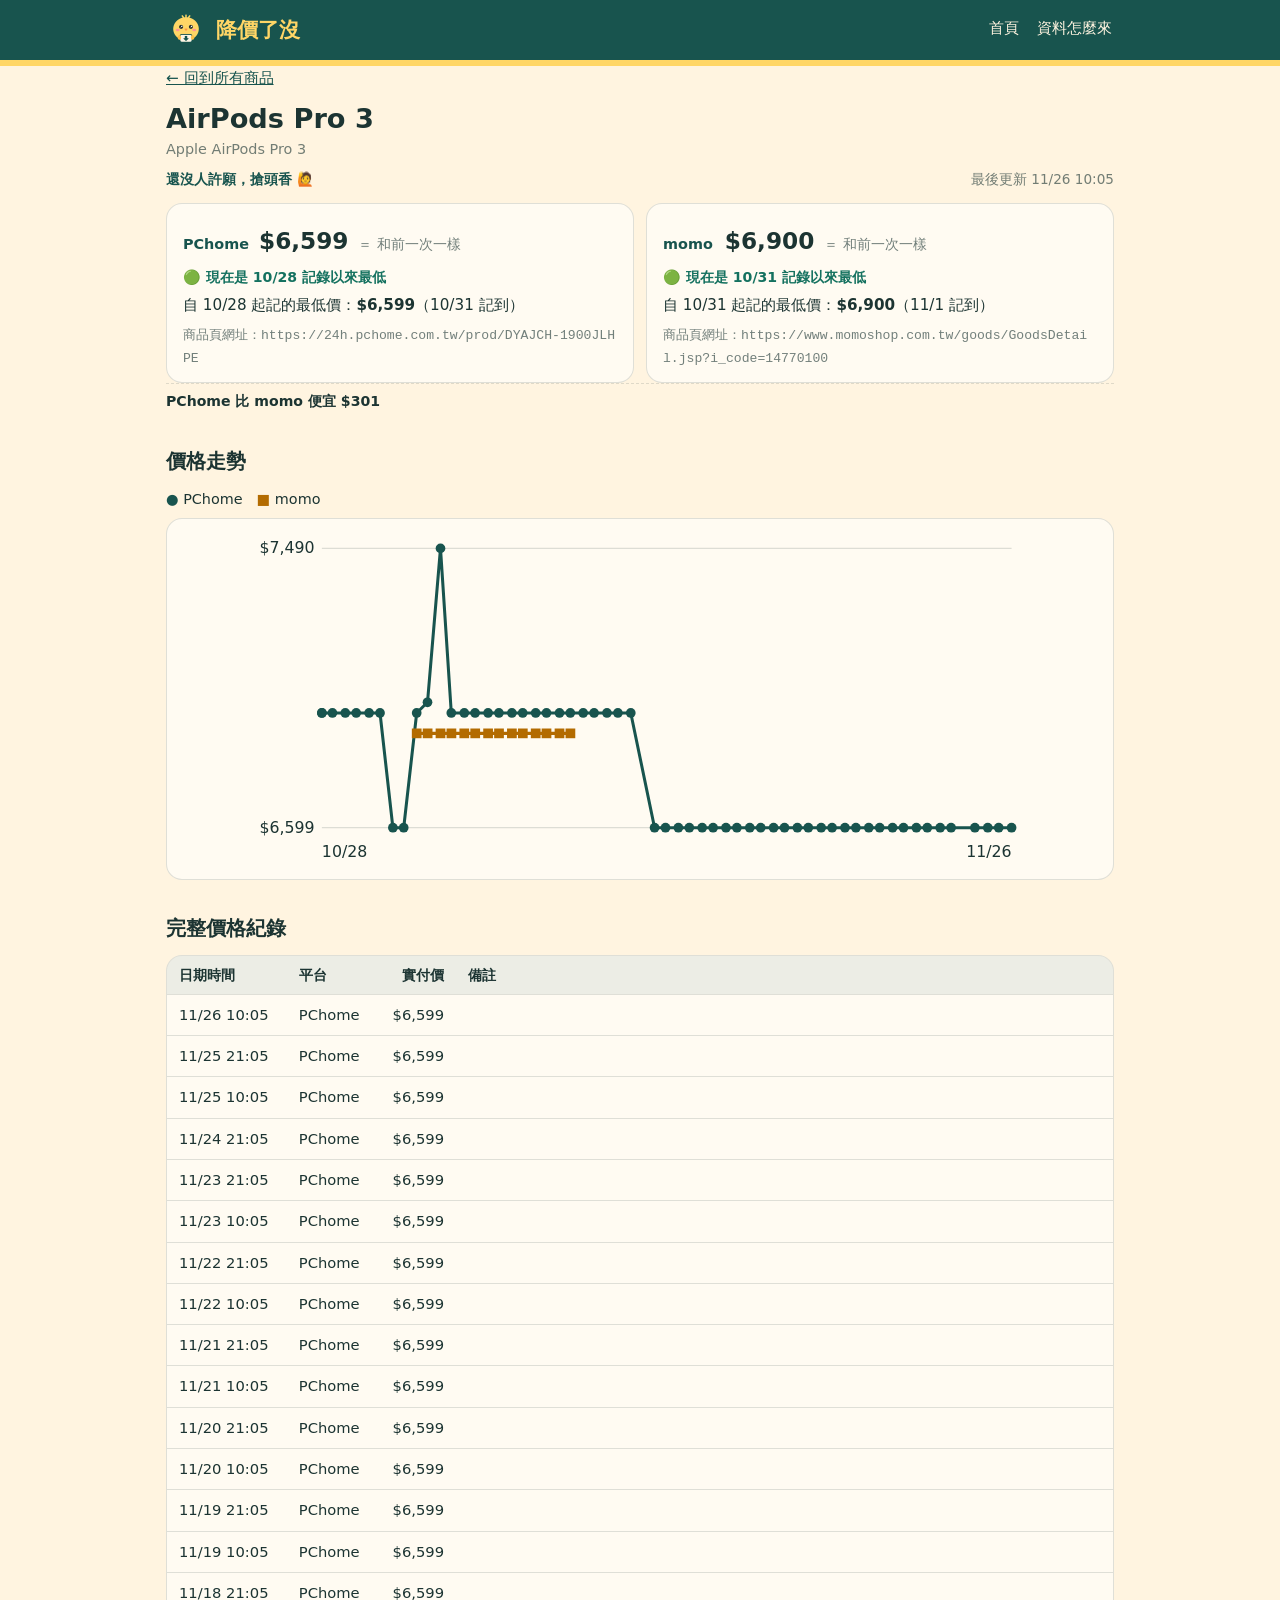
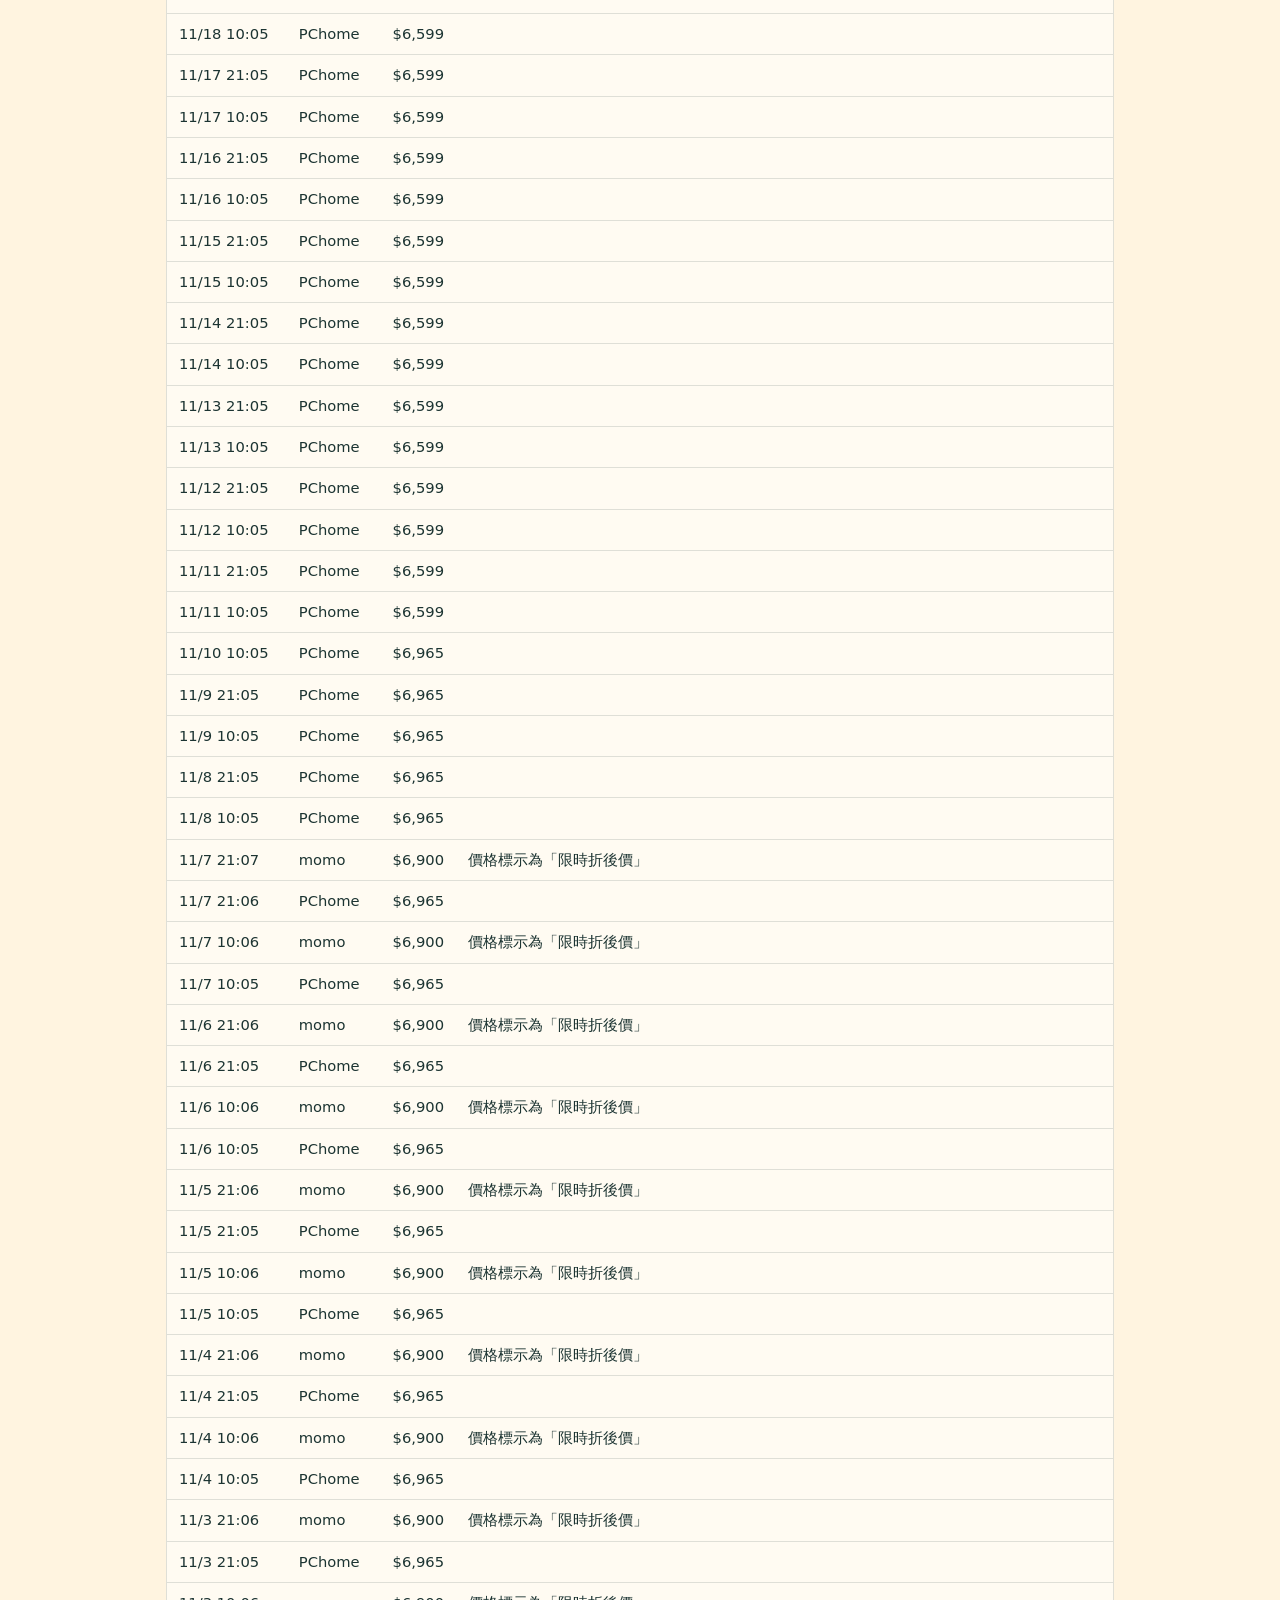
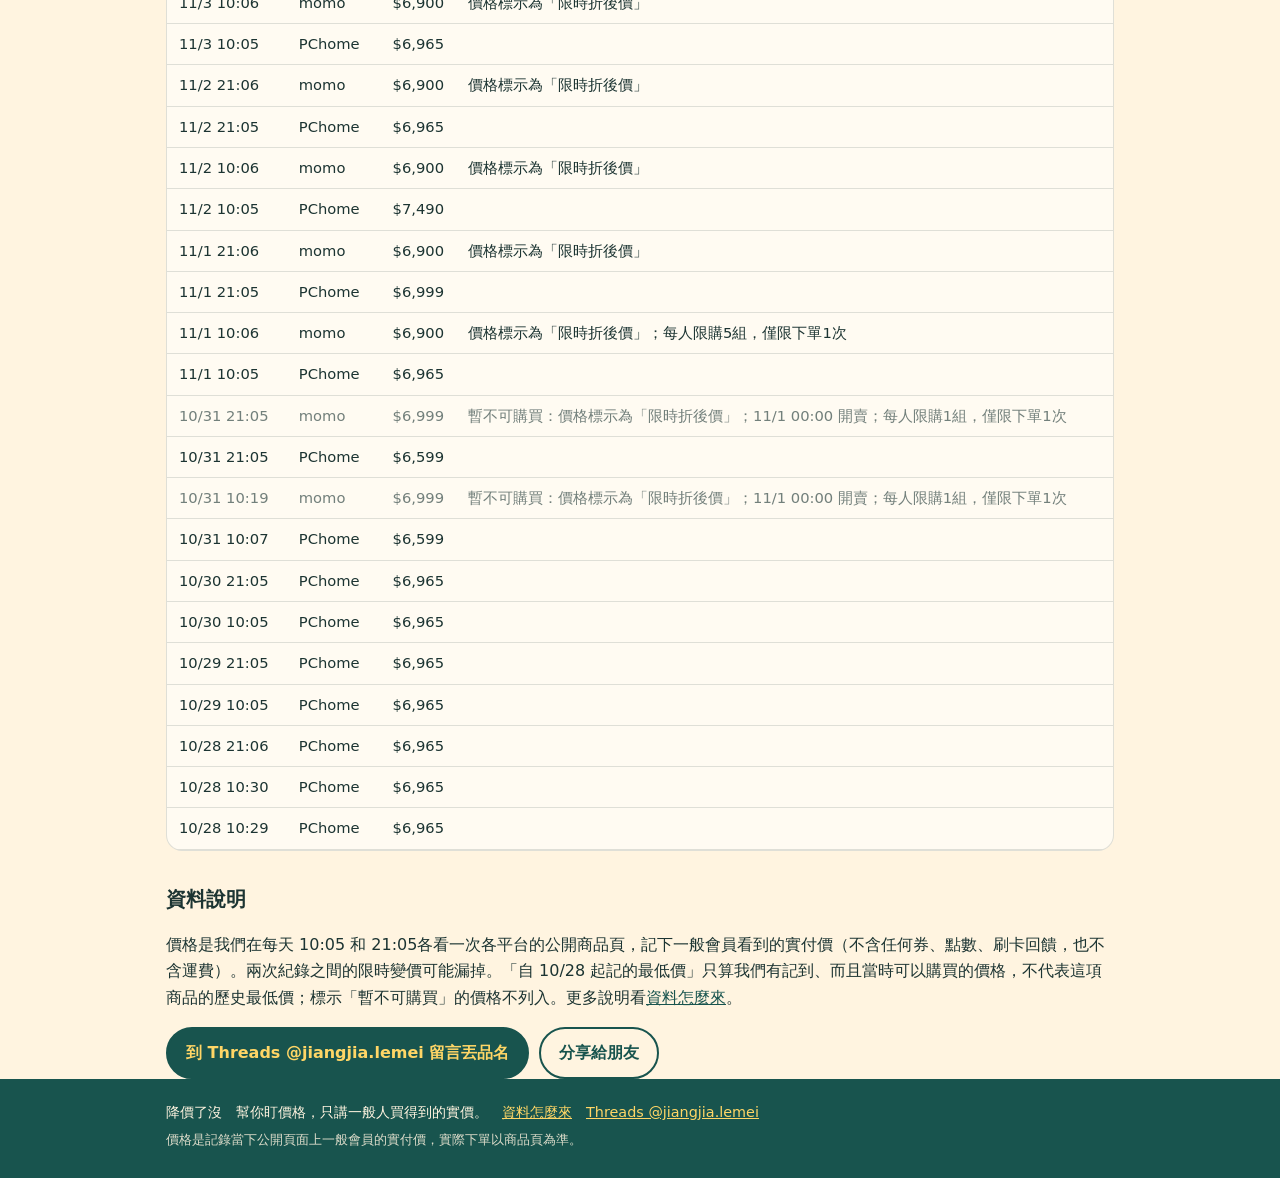
==== commit bb2f93c2: "網站更新 2026-11-26 10:20" ====
--- a/p/airpods.html
+++ b/p/airpods.html
@@ -1,2 +1,2 @@
 <!doctype html>
-<html lang="zh-Hant"><head><meta charset="utf-8"><meta name="viewport" content="width=device-width,initial-scale=1"><title>AirPods Pro 3 價格走勢｜降價了沒</title><meta name="description" content="AirPods Pro 3 目前實付價：PChome $6,599、momo $6,900。看價格走勢與自記錄起的最低價。"><meta property="og:type" content="website"><meta property="og:locale" content="zh_TW"><meta property="og:site_name" content="降價了沒"><meta property="og:title" content="AirPods Pro 3 價格走勢｜降價了沒"><meta property="og:description" content="AirPods Pro 3 目前實付價：PChome $6,599、momo $6,900。看價格走勢與自記錄起的最低價。"><meta property="og:image" content="https://jiangjia-lemei.github.io/assets/cute-2.png"><meta name="twitter:card" content="summary"><meta property="og:url" content="https://jiangjia-lemei.github.io/p/airpods.html"><link rel="canonical" href="https://jiangjia-lemei.github.io/p/airpods.html"><link rel="icon" href="../assets/logo.png"><link rel="stylesheet" href="../assets/style.css"></head><body><header class="top"><div class="wrap bar"><a class="brand" href="../index.html"><img src="../assets/logo.png" alt="" width="40" height="40"><span>降價了沒</span></a><nav><a href="../index.html">首頁</a><a href="../about.html">資料怎麼來</a></nav></div></header><main class="wrap"><p class="crumb"><a href="../index.html">← 回到所有商品</a></p><section><h1 class="ptitle">AirPods Pro 3</h1><p class="full">Apple AirPods Pro 3</p><p class="meta"><span class="wishn">還沒人許願，搶頭香 🙋</span><span>最後更新 11/25 21:05</span></p><div class="prices big"><div class="pblock"><div class="prow"><span class="pname">PChome</span><span class="pprice">$6,599</span><span class="delta flat">＝ 和前一次一樣</span></div><p class="pjudge good">🟢 現在是 10/28 記錄以來最低</p><p class="lowline">自 10/28 起記的最低價：<b>$6,599</b>（10/31 記到）</p><p class="url">商品頁網址：<code>https://24h.pchome.com.tw/prod/DYAJCH-1900JLHPE</code></p></div><div class="pblock"><div class="prow"><span class="pname">momo</span><span class="pprice">$6,900</span><span class="delta flat">＝ 和前一次一樣</span></div><p class="pjudge good">🟢 現在是 10/31 記錄以來最低</p><p class="lowline">自 10/31 起記的最低價：<b>$6,900</b>（11/1 記到）</p><p class="url">商品頁網址：<code>https://www.momoshop.com.tw/goods/GoodsDetail.jsp?i_code=14770100</code></p></div></div><p class="pjudge cmp">PChome 比 momo 便宜 $301</p></section><section><h2>價格走勢</h2><p class="legend"><span style="color:#18544e">●</span> PChome　<span style="color:#b36b00">■</span> momo</p><div class="chartbox"><svg class="chart chart-lg" viewBox="0 0 640 280" role="img" aria-label="AirPods Pro 3 價格走勢圖" xmlns="http://www.w3.org/2000/svg"><line x1="58" y1="16.0" x2="626" y2="16.0" stroke="#1c3432" stroke-opacity=".15"/><text x="52" y="20.0" text-anchor="end" font-size="13" fill="#1c3432">$7,490</text><line x1="58" y1="246.0" x2="626" y2="246.0" stroke="#1c3432" stroke-opacity=".15"/><text x="52" y="250.0" text-anchor="end" font-size="13" fill="#1c3432">$6,599</text><text x="58" y="270" font-size="13" fill="#1c3432">10/28</text><text x="626" y="270" text-anchor="end" font-size="13" fill="#1c3432">11/25</text><polyline points="58.0,151.5 58.0,151.5 66.8,151.5 77.6,151.5 86.8,151.5 97.6,151.5 106.8,151.5 117.6,246.0 126.7,246.0 137.6,151.5 146.7,142.7 157.5,16.0 166.7,151.5 177.5,151.5 186.6,151.5 197.5,151.5 206.6,151.5 217.4,151.5 226.6,151.5 237.4,151.5 246.6,151.5 257.4,151.5 266.5,151.5 277.3,151.5 286.5,151.5 297.3,151.5 306.5,151.5 317.3,151.5 337.3,246.0 346.4,246.0 357.2,246.0 366.4,246.0 377.2,246.0 386.4,246.0 397.2,246.0 406.3,246.0 417.1,246.0 426.3,246.0 437.1,246.0 446.3,246.0 457.1,246.0 466.2,246.0 477.1,246.0 486.2,246.0 497.0,246.0 506.2,246.0 517.0,246.0 526.1,246.0 537.0,246.0 546.1,246.0 556.9,246.0 566.1,246.0 576.9,246.0 586.1,246.0 606.0,246.0 616.8,246.0 626.0,246.0" fill="none" stroke="#18544e" stroke-width="2.5" stroke-linejoin="round" stroke-linecap="round"/><g><circle cx="58.0" cy="151.5" r="4.0" fill="#18544e"/><title>PChome 10/28 10:29 $6,965</title></g><g><circle cx="58.0" cy="151.5" r="4.0" fill="#18544e"/><title>PChome 10/28 10:30 $6,965</title></g><g><circle cx="66.8" cy="151.5" r="4.0" fill="#18544e"/><title>PChome 10/28 21:06 $6,965</title></g><g><circle cx="77.6" cy="151.5" r="4.0" fill="#18544e"/><title>PChome 10/29 10:05 $6,965</title></g><g><circle cx="86.8" cy="151.5" r="4.0" fill="#18544e"/><title>PChome 10/29 21:05 $6,965</title></g><g><circle cx="97.6" cy="151.5" r="4.0" fill="#18544e"/><title>PChome 10/30 10:05 $6,965</title></g><g><circle cx="106.8" cy="151.5" r="4.0" fill="#18544e"/><title>PChome 10/30 21:05 $6,965</title></g><g><circle cx="117.6" cy="246.0" r="4.0" fill="#18544e"/><title>PChome 10/31 10:07 $6,599</title></g><g><circle cx="126.7" cy="246.0" r="4.0" fill="#18544e"/><title>PChome 10/31 21:05 $6,599</title></g><g><circle cx="137.6" cy="151.5" r="4.0" fill="#18544e"/><title>PChome 11/1 10:05 $6,965</title></g><g><circle cx="146.7" cy="142.7" r="4.0" fill="#18544e"/><title>PChome 11/1 21:05 $6,999</title></g><g><circle cx="157.5" cy="16.0" r="4.0" fill="#18544e"/><title>PChome 11/2 10:05 $7,490</title></g><g><circle cx="166.7" cy="151.5" r="4.0" fill="#18544e"/><title>PChome 11/2 21:05 $6,965</title></g><g><circle cx="177.5" cy="151.5" r="4.0" fill="#18544e"/><title>PChome 11/3 10:05 $6,965</title></g><g><circle cx="186.6" cy="151.5" r="4.0" fill="#18544e"/><title>PChome 11/3 21:05 $6,965</title></g><g><circle cx="197.5" cy="151.5" r="4.0" fill="#18544e"/><title>PChome 11/4 10:05 $6,965</title></g><g><circle cx="206.6" cy="151.5" r="4.0" fill="#18544e"/><title>PChome 11/4 21:05 $6,965</title></g><g><circle cx="217.4" cy="151.5" r="4.0" fill="#18544e"/><title>PChome 11/5 10:05 $6,965</title></g><g><circle cx="226.6" cy="151.5" r="4.0" fill="#18544e"/><title>PChome 11/5 21:05 $6,965</title></g><g><circle cx="237.4" cy="151.5" r="4.0" fill="#18544e"/><title>PChome 11/6 10:05 $6,965</title></g><g><circle cx="246.6" cy="151.5" r="4.0" fill="#18544e"/><title>PChome 11/6 21:05 $6,965</title></g><g><circle cx="257.4" cy="151.5" r="4.0" fill="#18544e"/><title>PChome 11/7 10:05 $6,965</title></g><g><circle cx="266.5" cy="151.5" r="4.0" fill="#18544e"/><title>PChome 11/7 21:06 $6,965</title></g><g><circle cx="277.3" cy="151.5" r="4.0" fill="#18544e"/><title>PChome 11/8 10:05 $6,965</title></g><g><circle cx="286.5" cy="151.5" r="4.0" fill="#18544e"/><title>PChome 11/8 21:05 $6,965</title></g><g><circle cx="297.3" cy="151.5" r="4.0" fill="#18544e"/><title>PChome 11/9 10:05 $6,965</title></g><g><circle cx="306.5" cy="151.5" r="4.0" fill="#18544e"/><title>PChome 11/9 21:05 $6,965</title></g><g><circle cx="317.3" cy="151.5" r="4.0" fill="#18544e"/><title>PChome 11/10 10:05 $6,965</title></g><g><circle cx="337.3" cy="246.0" r="4.0" fill="#18544e"/><title>PChome 11/11 10:05 $6,599</title></g><g><circle cx="346.4" cy="246.0" r="4.0" fill="#18544e"/><title>PChome 11/11 21:05 $6,599</title></g><g><circle cx="357.2" cy="246.0" r="4.0" fill="#18544e"/><title>PChome 11/12 10:05 $6,599</title></g><g><circle cx="366.4" cy="246.0" r="4.0" fill="#18544e"/><title>PChome 11/12 21:05 $6,599</title></g><g><circle cx="377.2" cy="246.0" r="4.0" fill="#18544e"/><title>PChome 11/13 10:05 $6,599</title></g><g><circle cx="386.4" cy="246.0" r="4.0" fill="#18544e"/><title>PChome 11/13 21:05 $6,599</title></g><g><circle cx="397.2" cy="246.0" r="4.0" fill="#18544e"/><title>PChome 11/14 10:05 $6,599</title></g><g><circle cx="406.3" cy="246.0" r="4.0" fill="#18544e"/><title>PChome 11/14 21:05 $6,599</title></g><g><circle cx="417.1" cy="246.0" r="4.0" fill="#18544e"/><title>PChome 11/15 10:05 $6,599</title></g><g><circle cx="426.3" cy="246.0" r="4.0" fill="#18544e"/><title>PChome 11/15 21:05 $6,599</title></g><g><circle cx="437.1" cy="246.0" r="4.0" fill="#18544e"/><title>PChome 11/16 10:05 $6,599</title></g><g><circle cx="446.3" cy="246.0" r="4.0" fill="#18544e"/><title>PChome 11/16 21:05 $6,599</title></g><g><circle cx="457.1" cy="246.0" r="4.0" fill="#18544e"/><title>PChome 11/17 10:05 $6,599</title></g><g><circle cx="466.2" cy="246.0" r="4.0" fill="#18544e"/><title>PChome 11/17 21:05 $6,599</title></g><g><circle cx="477.1" cy="246.0" r="4.0" fill="#18544e"/><title>PChome 11/18 10:05 $6,599</title></g><g><circle cx="486.2" cy="246.0" r="4.0" fill="#18544e"/><title>PChome 11/18 21:05 $6,599</title></g><g><circle cx="497.0" cy="246.0" r="4.0" fill="#18544e"/><title>PChome 11/19 10:05 $6,599</title></g><g><circle cx="506.2" cy="246.0" r="4.0" fill="#18544e"/><title>PChome 11/19 21:05 $6,599</title></g><g><circle cx="517.0" cy="246.0" r="4.0" fill="#18544e"/><title>PChome 11/20 10:05 $6,599</title></g><g><circle cx="526.1" cy="246.0" r="4.0" fill="#18544e"/><title>PChome 11/20 21:05 $6,599</title></g><g><circle cx="537.0" cy="246.0" r="4.0" fill="#18544e"/><title>PChome 11/21 10:05 $6,599</title></g><g><circle cx="546.1" cy="246.0" r="4.0" fill="#18544e"/><title>PChome 11/21 21:05 $6,599</title></g><g><circle cx="556.9" cy="246.0" r="4.0" fill="#18544e"/><title>PChome 11/22 10:05 $6,599</title></g><g><circle cx="566.1" cy="246.0" r="4.0" fill="#18544e"/><title>PChome 11/22 21:05 $6,599</title></g><g><circle cx="576.9" cy="246.0" r="4.0" fill="#18544e"/><title>PChome 11/23 10:05 $6,599</title></g><g><circle cx="586.1" cy="246.0" r="4.0" fill="#18544e"/><title>PChome 11/23 21:05 $6,599</title></g><g><circle cx="606.0" cy="246.0" r="4.0" fill="#18544e"/><title>PChome 11/24 21:05 $6,599</title></g><g><circle cx="616.8" cy="246.0" r="4.0" fill="#18544e"/><title>PChome 11/25 10:05 $6,599</title></g><g><circle cx="626.0" cy="246.0" r="4.0" fill="#18544e"/><title>PChome 11/25 21:05 $6,599</title></g><polyline points="137.6,168.3 146.7,168.3 157.5,168.3 166.7,168.3 177.5,168.3 186.7,168.3 197.5,168.3 206.6,168.3 217.4,168.3 226.6,168.3 237.4,168.3 246.6,168.3 257.4,168.3 266.6,168.3" fill="none" stroke="#b36b00" stroke-width="2.5" stroke-linejoin="round" stroke-linecap="round"/><g><rect x="133.6" y="164.3" width="8.0" height="8.0" fill="#b36b00"/><title>momo 11/1 10:06 $6,900</title></g><g><rect x="142.7" y="164.3" width="8.0" height="8.0" fill="#b36b00"/><title>momo 11/1 21:06 $6,900</title></g><g><rect x="153.5" y="164.3" width="8.0" height="8.0" fill="#b36b00"/><title>momo 11/2 10:06 $6,900</title></g><g><rect x="162.7" y="164.3" width="8.0" height="8.0" fill="#b36b00"/><title>momo 11/2 21:06 $6,900</title></g><g><rect x="173.5" y="164.3" width="8.0" height="8.0" fill="#b36b00"/><title>momo 11/3 10:06 $6,900</title></g><g><rect x="182.7" y="164.3" width="8.0" height="8.0" fill="#b36b00"/><title>momo 11/3 21:06 $6,900</title></g><g><rect x="193.5" y="164.3" width="8.0" height="8.0" fill="#b36b00"/><title>momo 11/4 10:06 $6,900</title></g><g><rect x="202.6" y="164.3" width="8.0" height="8.0" fill="#b36b00"/><title>momo 11/4 21:06 $6,900</title></g><g><rect x="213.4" y="164.3" width="8.0" height="8.0" fill="#b36b00"/><title>momo 11/5 10:06 $6,900</title></g><g><rect x="222.6" y="164.3" width="8.0" height="8.0" fill="#b36b00"/><title>momo 11/5 21:06 $6,900</title></g><g><rect x="233.4" y="164.3" width="8.0" height="8.0" fill="#b36b00"/><title>momo 11/6 10:06 $6,900</title></g><g><rect x="242.6" y="164.3" width="8.0" height="8.0" fill="#b36b00"/><title>momo 11/6 21:06 $6,900</title></g><g><rect x="253.4" y="164.3" width="8.0" height="8.0" fill="#b36b00"/><title>momo 11/7 10:06 $6,900</title></g><g><rect x="262.6" y="164.3" width="8.0" height="8.0" fill="#b36b00"/><title>momo 11/7 21:07 $6,900</title></g></svg></div></section><section><h2>完整價格紀錄</h2><div class="tablewrap"><table><thead><tr><th>日期時間</th><th>平台</th><th class="num">實付價</th><th>備註</th></tr></thead><tbody><tr><td>11/25 21:05</td><td>PChome</td><td class="num">$6,599</td><td></td></tr><tr><td>11/25 10:05</td><td>PChome</td><td class="num">$6,599</td><td></td></tr><tr><td>11/24 21:05</td><td>PChome</td><td class="num">$6,599</td><td></td></tr><tr><td>11/23 21:05</td><td>PChome</td><td class="num">$6,599</td><td></td></tr><tr><td>11/23 10:05</td><td>PChome</td><td class="num">$6,599</td><td></td></tr><tr><td>11/22 21:05</td><td>PChome</td><td class="num">$6,599</td><td></td></tr><tr><td>11/22 10:05</td><td>PChome</td><td class="num">$6,599</td><td></td></tr><tr><td>11/21 21:05</td><td>PChome</td><td class="num">$6,599</td><td></td></tr><tr><td>11/21 10:05</td><td>PChome</td><td class="num">$6,599</td><td></td></tr><tr><td>11/20 21:05</td><td>PChome</td><td class="num">$6,599</td><td></td></tr><tr><td>11/20 10:05</td><td>PChome</td><td class="num">$6,599</td><td></td></tr><tr><td>11/19 21:05</td><td>PChome</td><td class="num">$6,599</td><td></td></tr><tr><td>11/19 10:05</td><td>PChome</td><td class="num">$6,599</td><td></td></tr><tr><td>11/18 21:05</td><td>PChome</td><td class="num">$6,599</td><td></td></tr><tr><td>11/18 10:05</td><td>PChome</td><td class="num">$6,599</td><td></td></tr><tr><td>11/17 21:05</td><td>PChome</td><td class="num">$6,599</td><td></td></tr><tr><td>11/17 10:05</td><td>PChome</td><td class="num">$6,599</td><td></td></tr><tr><td>11/16 21:05</td><td>PChome</td><td class="num">$6,599</td><td></td></tr><tr><td>11/16 10:05</td><td>PChome</td><td class="num">$6,599</td><td></td></tr><tr><td>11/15 21:05</td><td>PChome</td><td class="num">$6,599</td><td></td></tr><tr><td>11/15 10:05</td><td>PChome</td><td class="num">$6,599</td><td></td></tr><tr><td>11/14 21:05</td><td>PChome</td><td class="num">$6,599</td><td></td></tr><tr><td>11/14 10:05</td><td>PChome</td><td class="num">$6,599</td><td></td></tr><tr><td>11/13 21:05</td><td>PChome</td><td class="num">$6,599</td><td></td></tr><tr><td>11/13 10:05</td><td>PChome</td><td class="num">$6,599</td><td></td></tr><tr><td>11/12 21:05</td><td>PChome</td><td class="num">$6,599</td><td></td></tr><tr><td>11/12 10:05</td><td>PChome</td><td class="num">$6,599</td><td></td></tr><tr><td>11/11 21:05</td><td>PChome</td><td class="num">$6,599</td><td></td></tr><tr><td>11/11 10:05</td><td>PChome</td><td class="num">$6,599</td><td></td></tr><tr><td>11/10 10:05</td><td>PChome</td><td class="num">$6,965</td><td></td></tr><tr><td>11/9 21:05</td><td>PChome</td><td class="num">$6,965</td><td></td></tr><tr><td>11/9 10:05</td><td>PChome</td><td class="num">$6,965</td><td></td></tr><tr><td>11/8 21:05</td><td>PChome</td><td class="num">$6,965</td><td></td></tr><tr><td>11/8 10:05</td><td>PChome</td><td class="num">$6,965</td><td></td></tr><tr><td>11/7 21:07</td><td>momo</td><td class="num">$6,900</td><td>價格標示為「限時折後價」</td></tr><tr><td>11/7 21:06</td><td>PChome</td><td class="num">$6,965</td><td></td></tr><tr><td>11/7 10:06</td><td>momo</td><td class="num">$6,900</td><td>價格標示為「限時折後價」</td></tr><tr><td>11/7 10:05</td><td>PChome</td><td class="num">$6,965</td><td></td></tr><tr><td>11/6 21:06</td><td>momo</td><td class="num">$6,900</td><td>價格標示為「限時折後價」</td></tr><tr><td>11/6 21:05</td><td>PChome</td><td class="num">$6,965</td><td></td></tr><tr><td>11/6 10:06</td><td>momo</td><td class="num">$6,900</td><td>價格標示為「限時折後價」</td></tr><tr><td>11/6 10:05</td><td>PChome</td><td class="num">$6,965</td><td></td></tr><tr><td>11/5 21:06</td><td>momo</td><td class="num">$6,900</td><td>價格標示為「限時折後價」</td></tr><tr><td>11/5 21:05</td><td>PChome</td><td class="num">$6,965</td><td></td></tr><tr><td>11/5 10:06</td><td>momo</td><td class="num">$6,900</td><td>價格標示為「限時折後價」</td></tr><tr><td>11/5 10:05</td><td>PChome</td><td class="num">$6,965</td><td></td></tr><tr><td>11/4 21:06</td><td>momo</td><td class="num">$6,900</td><td>價格標示為「限時折後價」</td></tr><tr><td>11/4 21:05</td><td>PChome</td><td class="num">$6,965</td><td></td></tr><tr><td>11/4 10:06</td><td>momo</td><td class="num">$6,900</td><td>價格標示為「限時折後價」</td></tr><tr><td>11/4 10:05</td><td>PChome</td><td class="num">$6,965</td><td></td></tr><tr><td>11/3 21:06</td><td>momo</td><td class="num">$6,900</td><td>價格標示為「限時折後價」</td></tr><tr><td>11/3 21:05</td><td>PChome</td><td class="num">$6,965</td><td></td></tr><tr><td>11/3 10:06</td><td>momo</td><td class="num">$6,900</td><td>價格標示為「限時折後價」</td></tr><tr><td>11/3 10:05</td><td>PChome</td><td class="num">$6,965</td><td></td></tr><tr><td>11/2 21:06</td><td>momo</td><td class="num">$6,900</td><td>價格標示為「限時折後價」</td></tr><tr><td>11/2 21:05</td><td>PChome</td><td class="num">$6,965</td><td></td></tr><tr><td>11/2 10:06</td><td>momo</td><td class="num">$6,900</td><td>價格標示為「限時折後價」</td></tr><tr><td>11/2 10:05</td><td>PChome</td><td class="num">$7,490</td><td></td></tr><tr><td>11/1 21:06</td><td>momo</td><td class="num">$6,900</td><td>價格標示為「限時折後價」</td></tr><tr><td>11/1 21:05</td><td>PChome</td><td class="num">$6,999</td><td></td></tr><tr><td>11/1 10:06</td><td>momo</td><td class="num">$6,900</td><td>價格標示為「限時折後價」；每人限購5組，僅限下單1次</td></tr><tr><td>11/1 10:05</td><td>PChome</td><td class="num">$6,965</td><td></td></tr><tr class="off"><td>10/31 21:05</td><td>momo</td><td class="num">$6,999</td><td>暫不可購買：價格標示為「限時折後價」；11/1 00:00 開賣；每人限購1組，僅限下單1次</td></tr><tr><td>10/31 21:05</td><td>PChome</td><td class="num">$6,599</td><td></td></tr><tr class="off"><td>10/31 10:19</td><td>momo</td><td class="num">$6,999</td><td>暫不可購買：價格標示為「限時折後價」；11/1 00:00 開賣；每人限購1組，僅限下單1次</td></tr><tr><td>10/31 10:07</td><td>PChome</td><td class="num">$6,599</td><td></td></tr><tr><td>10/30 21:05</td><td>PChome</td><td class="num">$6,965</td><td></td></tr><tr><td>10/30 10:05</td><td>PChome</td><td class="num">$6,965</td><td></td></tr><tr><td>10/29 21:05</td><td>PChome</td><td class="num">$6,965</td><td></td></tr><tr><td>10/29 10:05</td><td>PChome</td><td class="num">$6,965</td><td></td></tr><tr><td>10/28 21:06</td><td>PChome</td><td class="num">$6,965</td><td></td></tr><tr><td>10/28 10:30</td><td>PChome</td><td class="num">$6,965</td><td></td></tr><tr><td>10/28 10:29</td><td>PChome</td><td class="num">$6,965</td><td></td></tr></tbody></table></div></section><section class="howto"><h2>資料說明</h2><p>價格是我們在每天 10:05 和 21:05各看一次各平台的公開商品頁，記下一般會員看到的實付價（不含任何券、點數、刷卡回饋，也不含運費）。兩次紀錄之間的限時變價可能漏掉。「自 10/28 起記的最低價」只算我們有記到、而且當時可以購買的價格，不代表這項商品的歷史最低價；標示「暫不可購買」的價格不列入。更多說明看<a href="../about.html">資料怎麼來</a>。</p></section><section><div class="actions"><a class="btn primary" href="https://www.threads.com/@jiangjia.lemei" target="_blank" rel="noopener">到 Threads @jiangjia.lemei 留言丟品名</a><button type="button" class="btn ghost" data-share>分享給朋友</button></div></section></main><footer><div class="wrap"><p>降價了沒　幫你盯價格，只講一般人買得到的實價。　<a href="../about.html">資料怎麼來</a>　<a href="https://www.threads.com/@jiangjia.lemei" target="_blank" rel="noopener">Threads @jiangjia.lemei</a></p><p class="small">價格是記錄當下公開頁面上一般會員的實付價，實際下單以商品頁為準。</p></div></footer><script src="../assets/app.js"></script></body></html>+<html lang="zh-Hant"><head><meta charset="utf-8"><meta name="viewport" content="width=device-width,initial-scale=1"><title>AirPods Pro 3 價格走勢｜降價了沒</title><meta name="description" content="AirPods Pro 3 目前實付價：PChome $6,599、momo $6,900。看價格走勢與自記錄起的最低價。"><meta property="og:type" content="website"><meta property="og:locale" content="zh_TW"><meta property="og:site_name" content="降價了沒"><meta property="og:title" content="AirPods Pro 3 價格走勢｜降價了沒"><meta property="og:description" content="AirPods Pro 3 目前實付價：PChome $6,599、momo $6,900。看價格走勢與自記錄起的最低價。"><meta property="og:image" content="https://jiangjia-lemei.github.io/assets/cute-2.png"><meta name="twitter:card" content="summary"><meta property="og:url" content="https://jiangjia-lemei.github.io/p/airpods.html"><link rel="canonical" href="https://jiangjia-lemei.github.io/p/airpods.html"><link rel="icon" href="../assets/logo.png"><link rel="stylesheet" href="../assets/style.css"></head><body><header class="top"><div class="wrap bar"><a class="brand" href="../index.html"><img src="../assets/logo.png" alt="" width="40" height="40"><span>降價了沒</span></a><nav><a href="../index.html">首頁</a><a href="../about.html">資料怎麼來</a></nav></div></header><main class="wrap"><p class="crumb"><a href="../index.html">← 回到所有商品</a></p><section><h1 class="ptitle">AirPods Pro 3</h1><p class="full">Apple AirPods Pro 3</p><p class="meta"><span class="wishn">還沒人許願，搶頭香 🙋</span><span>最後更新 11/26 10:05</span></p><div class="prices big"><div class="pblock"><div class="prow"><span class="pname">PChome</span><span class="pprice">$6,599</span><span class="delta flat">＝ 和前一次一樣</span></div><p class="pjudge good">🟢 現在是 10/28 記錄以來最低</p><p class="lowline">自 10/28 起記的最低價：<b>$6,599</b>（10/31 記到）</p><p class="url">商品頁網址：<code>https://24h.pchome.com.tw/prod/DYAJCH-1900JLHPE</code></p></div><div class="pblock"><div class="prow"><span class="pname">momo</span><span class="pprice">$6,900</span><span class="delta flat">＝ 和前一次一樣</span></div><p class="pjudge good">🟢 現在是 10/31 記錄以來最低</p><p class="lowline">自 10/31 起記的最低價：<b>$6,900</b>（11/1 記到）</p><p class="url">商品頁網址：<code>https://www.momoshop.com.tw/goods/GoodsDetail.jsp?i_code=14770100</code></p></div></div><p class="pjudge cmp">PChome 比 momo 便宜 $301</p></section><section><h2>價格走勢</h2><p class="legend"><span style="color:#18544e">●</span> PChome　<span style="color:#b36b00">■</span> momo</p><div class="chartbox"><svg class="chart chart-lg" viewBox="0 0 640 280" role="img" aria-label="AirPods Pro 3 價格走勢圖" xmlns="http://www.w3.org/2000/svg"><line x1="58" y1="16.0" x2="626" y2="16.0" stroke="#1c3432" stroke-opacity=".15"/><text x="52" y="20.0" text-anchor="end" font-size="13" fill="#1c3432">$7,490</text><line x1="58" y1="246.0" x2="626" y2="246.0" stroke="#1c3432" stroke-opacity=".15"/><text x="52" y="250.0" text-anchor="end" font-size="13" fill="#1c3432">$6,599</text><text x="58" y="270" font-size="13" fill="#1c3432">10/28</text><text x="626" y="270" text-anchor="end" font-size="13" fill="#1c3432">11/26</text><polyline points="58.0,151.5 58.0,151.5 66.7,151.5 77.3,151.5 86.3,151.5 96.9,151.5 105.9,151.5 116.5,246.0 125.4,246.0 136.1,151.5 145.0,142.7 155.7,16.0 164.6,151.5 175.3,151.5 184.2,151.5 194.9,151.5 203.8,151.5 214.5,151.5 223.4,151.5 234.1,151.5 243.0,151.5 253.7,151.5 262.6,151.5 273.2,151.5 282.2,151.5 292.8,151.5 301.8,151.5 312.4,151.5 332.0,246.0 341.0,246.0 351.6,246.0 360.6,246.0 371.2,246.0 380.2,246.0 390.8,246.0 399.8,246.0 410.4,246.0 419.4,246.0 430.0,246.0 439.0,246.0 449.6,246.0 458.6,246.0 469.2,246.0 478.2,246.0 488.8,246.0 497.8,246.0 508.4,246.0 517.4,246.0 528.0,246.0 537.0,246.0 547.6,246.0 556.6,246.0 567.2,246.0 576.2,246.0 595.8,246.0 606.4,246.0 615.4,246.0 626.0,246.0" fill="none" stroke="#18544e" stroke-width="2.5" stroke-linejoin="round" stroke-linecap="round"/><g><circle cx="58.0" cy="151.5" r="4.0" fill="#18544e"/><title>PChome 10/28 10:29 $6,965</title></g><g><circle cx="58.0" cy="151.5" r="4.0" fill="#18544e"/><title>PChome 10/28 10:30 $6,965</title></g><g><circle cx="66.7" cy="151.5" r="4.0" fill="#18544e"/><title>PChome 10/28 21:06 $6,965</title></g><g><circle cx="77.3" cy="151.5" r="4.0" fill="#18544e"/><title>PChome 10/29 10:05 $6,965</title></g><g><circle cx="86.3" cy="151.5" r="4.0" fill="#18544e"/><title>PChome 10/29 21:05 $6,965</title></g><g><circle cx="96.9" cy="151.5" r="4.0" fill="#18544e"/><title>PChome 10/30 10:05 $6,965</title></g><g><circle cx="105.9" cy="151.5" r="4.0" fill="#18544e"/><title>PChome 10/30 21:05 $6,965</title></g><g><circle cx="116.5" cy="246.0" r="4.0" fill="#18544e"/><title>PChome 10/31 10:07 $6,599</title></g><g><circle cx="125.4" cy="246.0" r="4.0" fill="#18544e"/><title>PChome 10/31 21:05 $6,599</title></g><g><circle cx="136.1" cy="151.5" r="4.0" fill="#18544e"/><title>PChome 11/1 10:05 $6,965</title></g><g><circle cx="145.0" cy="142.7" r="4.0" fill="#18544e"/><title>PChome 11/1 21:05 $6,999</title></g><g><circle cx="155.7" cy="16.0" r="4.0" fill="#18544e"/><title>PChome 11/2 10:05 $7,490</title></g><g><circle cx="164.6" cy="151.5" r="4.0" fill="#18544e"/><title>PChome 11/2 21:05 $6,965</title></g><g><circle cx="175.3" cy="151.5" r="4.0" fill="#18544e"/><title>PChome 11/3 10:05 $6,965</title></g><g><circle cx="184.2" cy="151.5" r="4.0" fill="#18544e"/><title>PChome 11/3 21:05 $6,965</title></g><g><circle cx="194.9" cy="151.5" r="4.0" fill="#18544e"/><title>PChome 11/4 10:05 $6,965</title></g><g><circle cx="203.8" cy="151.5" r="4.0" fill="#18544e"/><title>PChome 11/4 21:05 $6,965</title></g><g><circle cx="214.5" cy="151.5" r="4.0" fill="#18544e"/><title>PChome 11/5 10:05 $6,965</title></g><g><circle cx="223.4" cy="151.5" r="4.0" fill="#18544e"/><title>PChome 11/5 21:05 $6,965</title></g><g><circle cx="234.1" cy="151.5" r="4.0" fill="#18544e"/><title>PChome 11/6 10:05 $6,965</title></g><g><circle cx="243.0" cy="151.5" r="4.0" fill="#18544e"/><title>PChome 11/6 21:05 $6,965</title></g><g><circle cx="253.7" cy="151.5" r="4.0" fill="#18544e"/><title>PChome 11/7 10:05 $6,965</title></g><g><circle cx="262.6" cy="151.5" r="4.0" fill="#18544e"/><title>PChome 11/7 21:06 $6,965</title></g><g><circle cx="273.2" cy="151.5" r="4.0" fill="#18544e"/><title>PChome 11/8 10:05 $6,965</title></g><g><circle cx="282.2" cy="151.5" r="4.0" fill="#18544e"/><title>PChome 11/8 21:05 $6,965</title></g><g><circle cx="292.8" cy="151.5" r="4.0" fill="#18544e"/><title>PChome 11/9 10:05 $6,965</title></g><g><circle cx="301.8" cy="151.5" r="4.0" fill="#18544e"/><title>PChome 11/9 21:05 $6,965</title></g><g><circle cx="312.4" cy="151.5" r="4.0" fill="#18544e"/><title>PChome 11/10 10:05 $6,965</title></g><g><circle cx="332.0" cy="246.0" r="4.0" fill="#18544e"/><title>PChome 11/11 10:05 $6,599</title></g><g><circle cx="341.0" cy="246.0" r="4.0" fill="#18544e"/><title>PChome 11/11 21:05 $6,599</title></g><g><circle cx="351.6" cy="246.0" r="4.0" fill="#18544e"/><title>PChome 11/12 10:05 $6,599</title></g><g><circle cx="360.6" cy="246.0" r="4.0" fill="#18544e"/><title>PChome 11/12 21:05 $6,599</title></g><g><circle cx="371.2" cy="246.0" r="4.0" fill="#18544e"/><title>PChome 11/13 10:05 $6,599</title></g><g><circle cx="380.2" cy="246.0" r="4.0" fill="#18544e"/><title>PChome 11/13 21:05 $6,599</title></g><g><circle cx="390.8" cy="246.0" r="4.0" fill="#18544e"/><title>PChome 11/14 10:05 $6,599</title></g><g><circle cx="399.8" cy="246.0" r="4.0" fill="#18544e"/><title>PChome 11/14 21:05 $6,599</title></g><g><circle cx="410.4" cy="246.0" r="4.0" fill="#18544e"/><title>PChome 11/15 10:05 $6,599</title></g><g><circle cx="419.4" cy="246.0" r="4.0" fill="#18544e"/><title>PChome 11/15 21:05 $6,599</title></g><g><circle cx="430.0" cy="246.0" r="4.0" fill="#18544e"/><title>PChome 11/16 10:05 $6,599</title></g><g><circle cx="439.0" cy="246.0" r="4.0" fill="#18544e"/><title>PChome 11/16 21:05 $6,599</title></g><g><circle cx="449.6" cy="246.0" r="4.0" fill="#18544e"/><title>PChome 11/17 10:05 $6,599</title></g><g><circle cx="458.6" cy="246.0" r="4.0" fill="#18544e"/><title>PChome 11/17 21:05 $6,599</title></g><g><circle cx="469.2" cy="246.0" r="4.0" fill="#18544e"/><title>PChome 11/18 10:05 $6,599</title></g><g><circle cx="478.2" cy="246.0" r="4.0" fill="#18544e"/><title>PChome 11/18 21:05 $6,599</title></g><g><circle cx="488.8" cy="246.0" r="4.0" fill="#18544e"/><title>PChome 11/19 10:05 $6,599</title></g><g><circle cx="497.8" cy="246.0" r="4.0" fill="#18544e"/><title>PChome 11/19 21:05 $6,599</title></g><g><circle cx="508.4" cy="246.0" r="4.0" fill="#18544e"/><title>PChome 11/20 10:05 $6,599</title></g><g><circle cx="517.4" cy="246.0" r="4.0" fill="#18544e"/><title>PChome 11/20 21:05 $6,599</title></g><g><circle cx="528.0" cy="246.0" r="4.0" fill="#18544e"/><title>PChome 11/21 10:05 $6,599</title></g><g><circle cx="537.0" cy="246.0" r="4.0" fill="#18544e"/><title>PChome 11/21 21:05 $6,599</title></g><g><circle cx="547.6" cy="246.0" r="4.0" fill="#18544e"/><title>PChome 11/22 10:05 $6,599</title></g><g><circle cx="556.6" cy="246.0" r="4.0" fill="#18544e"/><title>PChome 11/22 21:05 $6,599</title></g><g><circle cx="567.2" cy="246.0" r="4.0" fill="#18544e"/><title>PChome 11/23 10:05 $6,599</title></g><g><circle cx="576.2" cy="246.0" r="4.0" fill="#18544e"/><title>PChome 11/23 21:05 $6,599</title></g><g><circle cx="595.8" cy="246.0" r="4.0" fill="#18544e"/><title>PChome 11/24 21:05 $6,599</title></g><g><circle cx="606.4" cy="246.0" r="4.0" fill="#18544e"/><title>PChome 11/25 10:05 $6,599</title></g><g><circle cx="615.4" cy="246.0" r="4.0" fill="#18544e"/><title>PChome 11/25 21:05 $6,599</title></g><g><circle cx="626.0" cy="246.0" r="4.0" fill="#18544e"/><title>PChome 11/26 10:05 $6,599</title></g><polyline points="136.1,168.3 145.1,168.3 155.7,168.3 164.7,168.3 175.3,168.3 184.3,168.3 194.9,168.3 203.9,168.3 214.5,168.3 223.5,168.3 234.1,168.3 243.0,168.3 253.7,168.3 262.7,168.3" fill="none" stroke="#b36b00" stroke-width="2.5" stroke-linejoin="round" stroke-linecap="round"/><g><rect x="132.1" y="164.3" width="8.0" height="8.0" fill="#b36b00"/><title>momo 11/1 10:06 $6,900</title></g><g><rect x="141.1" y="164.3" width="8.0" height="8.0" fill="#b36b00"/><title>momo 11/1 21:06 $6,900</title></g><g><rect x="151.7" y="164.3" width="8.0" height="8.0" fill="#b36b00"/><title>momo 11/2 10:06 $6,900</title></g><g><rect x="160.7" y="164.3" width="8.0" height="8.0" fill="#b36b00"/><title>momo 11/2 21:06 $6,900</title></g><g><rect x="171.3" y="164.3" width="8.0" height="8.0" fill="#b36b00"/><title>momo 11/3 10:06 $6,900</title></g><g><rect x="180.3" y="164.3" width="8.0" height="8.0" fill="#b36b00"/><title>momo 11/3 21:06 $6,900</title></g><g><rect x="190.9" y="164.3" width="8.0" height="8.0" fill="#b36b00"/><title>momo 11/4 10:06 $6,900</title></g><g><rect x="199.9" y="164.3" width="8.0" height="8.0" fill="#b36b00"/><title>momo 11/4 21:06 $6,900</title></g><g><rect x="210.5" y="164.3" width="8.0" height="8.0" fill="#b36b00"/><title>momo 11/5 10:06 $6,900</title></g><g><rect x="219.5" y="164.3" width="8.0" height="8.0" fill="#b36b00"/><title>momo 11/5 21:06 $6,900</title></g><g><rect x="230.1" y="164.3" width="8.0" height="8.0" fill="#b36b00"/><title>momo 11/6 10:06 $6,900</title></g><g><rect x="239.0" y="164.3" width="8.0" height="8.0" fill="#b36b00"/><title>momo 11/6 21:06 $6,900</title></g><g><rect x="249.7" y="164.3" width="8.0" height="8.0" fill="#b36b00"/><title>momo 11/7 10:06 $6,900</title></g><g><rect x="258.7" y="164.3" width="8.0" height="8.0" fill="#b36b00"/><title>momo 11/7 21:07 $6,900</title></g></svg></div></section><section><h2>完整價格紀錄</h2><div class="tablewrap"><table><thead><tr><th>日期時間</th><th>平台</th><th class="num">實付價</th><th>備註</th></tr></thead><tbody><tr><td>11/26 10:05</td><td>PChome</td><td class="num">$6,599</td><td></td></tr><tr><td>11/25 21:05</td><td>PChome</td><td class="num">$6,599</td><td></td></tr><tr><td>11/25 10:05</td><td>PChome</td><td class="num">$6,599</td><td></td></tr><tr><td>11/24 21:05</td><td>PChome</td><td class="num">$6,599</td><td></td></tr><tr><td>11/23 21:05</td><td>PChome</td><td class="num">$6,599</td><td></td></tr><tr><td>11/23 10:05</td><td>PChome</td><td class="num">$6,599</td><td></td></tr><tr><td>11/22 21:05</td><td>PChome</td><td class="num">$6,599</td><td></td></tr><tr><td>11/22 10:05</td><td>PChome</td><td class="num">$6,599</td><td></td></tr><tr><td>11/21 21:05</td><td>PChome</td><td class="num">$6,599</td><td></td></tr><tr><td>11/21 10:05</td><td>PChome</td><td class="num">$6,599</td><td></td></tr><tr><td>11/20 21:05</td><td>PChome</td><td class="num">$6,599</td><td></td></tr><tr><td>11/20 10:05</td><td>PChome</td><td class="num">$6,599</td><td></td></tr><tr><td>11/19 21:05</td><td>PChome</td><td class="num">$6,599</td><td></td></tr><tr><td>11/19 10:05</td><td>PChome</td><td class="num">$6,599</td><td></td></tr><tr><td>11/18 21:05</td><td>PChome</td><td class="num">$6,599</td><td></td></tr><tr><td>11/18 10:05</td><td>PChome</td><td class="num">$6,599</td><td></td></tr><tr><td>11/17 21:05</td><td>PChome</td><td class="num">$6,599</td><td></td></tr><tr><td>11/17 10:05</td><td>PChome</td><td class="num">$6,599</td><td></td></tr><tr><td>11/16 21:05</td><td>PChome</td><td class="num">$6,599</td><td></td></tr><tr><td>11/16 10:05</td><td>PChome</td><td class="num">$6,599</td><td></td></tr><tr><td>11/15 21:05</td><td>PChome</td><td class="num">$6,599</td><td></td></tr><tr><td>11/15 10:05</td><td>PChome</td><td class="num">$6,599</td><td></td></tr><tr><td>11/14 21:05</td><td>PChome</td><td class="num">$6,599</td><td></td></tr><tr><td>11/14 10:05</td><td>PChome</td><td class="num">$6,599</td><td></td></tr><tr><td>11/13 21:05</td><td>PChome</td><td class="num">$6,599</td><td></td></tr><tr><td>11/13 10:05</td><td>PChome</td><td class="num">$6,599</td><td></td></tr><tr><td>11/12 21:05</td><td>PChome</td><td class="num">$6,599</td><td></td></tr><tr><td>11/12 10:05</td><td>PChome</td><td class="num">$6,599</td><td></td></tr><tr><td>11/11 21:05</td><td>PChome</td><td class="num">$6,599</td><td></td></tr><tr><td>11/11 10:05</td><td>PChome</td><td class="num">$6,599</td><td></td></tr><tr><td>11/10 10:05</td><td>PChome</td><td class="num">$6,965</td><td></td></tr><tr><td>11/9 21:05</td><td>PChome</td><td class="num">$6,965</td><td></td></tr><tr><td>11/9 10:05</td><td>PChome</td><td class="num">$6,965</td><td></td></tr><tr><td>11/8 21:05</td><td>PChome</td><td class="num">$6,965</td><td></td></tr><tr><td>11/8 10:05</td><td>PChome</td><td class="num">$6,965</td><td></td></tr><tr><td>11/7 21:07</td><td>momo</td><td class="num">$6,900</td><td>價格標示為「限時折後價」</td></tr><tr><td>11/7 21:06</td><td>PChome</td><td class="num">$6,965</td><td></td></tr><tr><td>11/7 10:06</td><td>momo</td><td class="num">$6,900</td><td>價格標示為「限時折後價」</td></tr><tr><td>11/7 10:05</td><td>PChome</td><td class="num">$6,965</td><td></td></tr><tr><td>11/6 21:06</td><td>momo</td><td class="num">$6,900</td><td>價格標示為「限時折後價」</td></tr><tr><td>11/6 21:05</td><td>PChome</td><td class="num">$6,965</td><td></td></tr><tr><td>11/6 10:06</td><td>momo</td><td class="num">$6,900</td><td>價格標示為「限時折後價」</td></tr><tr><td>11/6 10:05</td><td>PChome</td><td class="num">$6,965</td><td></td></tr><tr><td>11/5 21:06</td><td>momo</td><td class="num">$6,900</td><td>價格標示為「限時折後價」</td></tr><tr><td>11/5 21:05</td><td>PChome</td><td class="num">$6,965</td><td></td></tr><tr><td>11/5 10:06</td><td>momo</td><td class="num">$6,900</td><td>價格標示為「限時折後價」</td></tr><tr><td>11/5 10:05</td><td>PChome</td><td class="num">$6,965</td><td></td></tr><tr><td>11/4 21:06</td><td>momo</td><td class="num">$6,900</td><td>價格標示為「限時折後價」</td></tr><tr><td>11/4 21:05</td><td>PChome</td><td class="num">$6,965</td><td></td></tr><tr><td>11/4 10:06</td><td>momo</td><td class="num">$6,900</td><td>價格標示為「限時折後價」</td></tr><tr><td>11/4 10:05</td><td>PChome</td><td class="num">$6,965</td><td></td></tr><tr><td>11/3 21:06</td><td>momo</td><td class="num">$6,900</td><td>價格標示為「限時折後價」</td></tr><tr><td>11/3 21:05</td><td>PChome</td><td class="num">$6,965</td><td></td></tr><tr><td>11/3 10:06</td><td>momo</td><td class="num">$6,900</td><td>價格標示為「限時折後價」</td></tr><tr><td>11/3 10:05</td><td>PChome</td><td class="num">$6,965</td><td></td></tr><tr><td>11/2 21:06</td><td>momo</td><td class="num">$6,900</td><td>價格標示為「限時折後價」</td></tr><tr><td>11/2 21:05</td><td>PChome</td><td class="num">$6,965</td><td></td></tr><tr><td>11/2 10:06</td><td>momo</td><td class="num">$6,900</td><td>價格標示為「限時折後價」</td></tr><tr><td>11/2 10:05</td><td>PChome</td><td class="num">$7,490</td><td></td></tr><tr><td>11/1 21:06</td><td>momo</td><td class="num">$6,900</td><td>價格標示為「限時折後價」</td></tr><tr><td>11/1 21:05</td><td>PChome</td><td class="num">$6,999</td><td></td></tr><tr><td>11/1 10:06</td><td>momo</td><td class="num">$6,900</td><td>價格標示為「限時折後價」；每人限購5組，僅限下單1次</td></tr><tr><td>11/1 10:05</td><td>PChome</td><td class="num">$6,965</td><td></td></tr><tr class="off"><td>10/31 21:05</td><td>momo</td><td class="num">$6,999</td><td>暫不可購買：價格標示為「限時折後價」；11/1 00:00 開賣；每人限購1組，僅限下單1次</td></tr><tr><td>10/31 21:05</td><td>PChome</td><td class="num">$6,599</td><td></td></tr><tr class="off"><td>10/31 10:19</td><td>momo</td><td class="num">$6,999</td><td>暫不可購買：價格標示為「限時折後價」；11/1 00:00 開賣；每人限購1組，僅限下單1次</td></tr><tr><td>10/31 10:07</td><td>PChome</td><td class="num">$6,599</td><td></td></tr><tr><td>10/30 21:05</td><td>PChome</td><td class="num">$6,965</td><td></td></tr><tr><td>10/30 10:05</td><td>PChome</td><td class="num">$6,965</td><td></td></tr><tr><td>10/29 21:05</td><td>PChome</td><td class="num">$6,965</td><td></td></tr><tr><td>10/29 10:05</td><td>PChome</td><td class="num">$6,965</td><td></td></tr><tr><td>10/28 21:06</td><td>PChome</td><td class="num">$6,965</td><td></td></tr><tr><td>10/28 10:30</td><td>PChome</td><td class="num">$6,965</td><td></td></tr><tr><td>10/28 10:29</td><td>PChome</td><td class="num">$6,965</td><td></td></tr></tbody></table></div></section><section class="howto"><h2>資料說明</h2><p>價格是我們在每天 10:05 和 21:05各看一次各平台的公開商品頁，記下一般會員看到的實付價（不含任何券、點數、刷卡回饋，也不含運費）。兩次紀錄之間的限時變價可能漏掉。「自 10/28 起記的最低價」只算我們有記到、而且當時可以購買的價格，不代表這項商品的歷史最低價；標示「暫不可購買」的價格不列入。更多說明看<a href="../about.html">資料怎麼來</a>。</p></section><section><div class="actions"><a class="btn primary" href="https://www.threads.com/@jiangjia.lemei" target="_blank" rel="noopener">到 Threads @jiangjia.lemei 留言丟品名</a><button type="button" class="btn ghost" data-share>分享給朋友</button></div></section></main><footer><div class="wrap"><p>降價了沒　幫你盯價格，只講一般人買得到的實價。　<a href="../about.html">資料怎麼來</a>　<a href="https://www.threads.com/@jiangjia.lemei" target="_blank" rel="noopener">Threads @jiangjia.lemei</a></p><p class="small">價格是記錄當下公開頁面上一般會員的實付價，實際下單以商品頁為準。</p></div></footer><script src="../assets/app.js"></script></body></html>
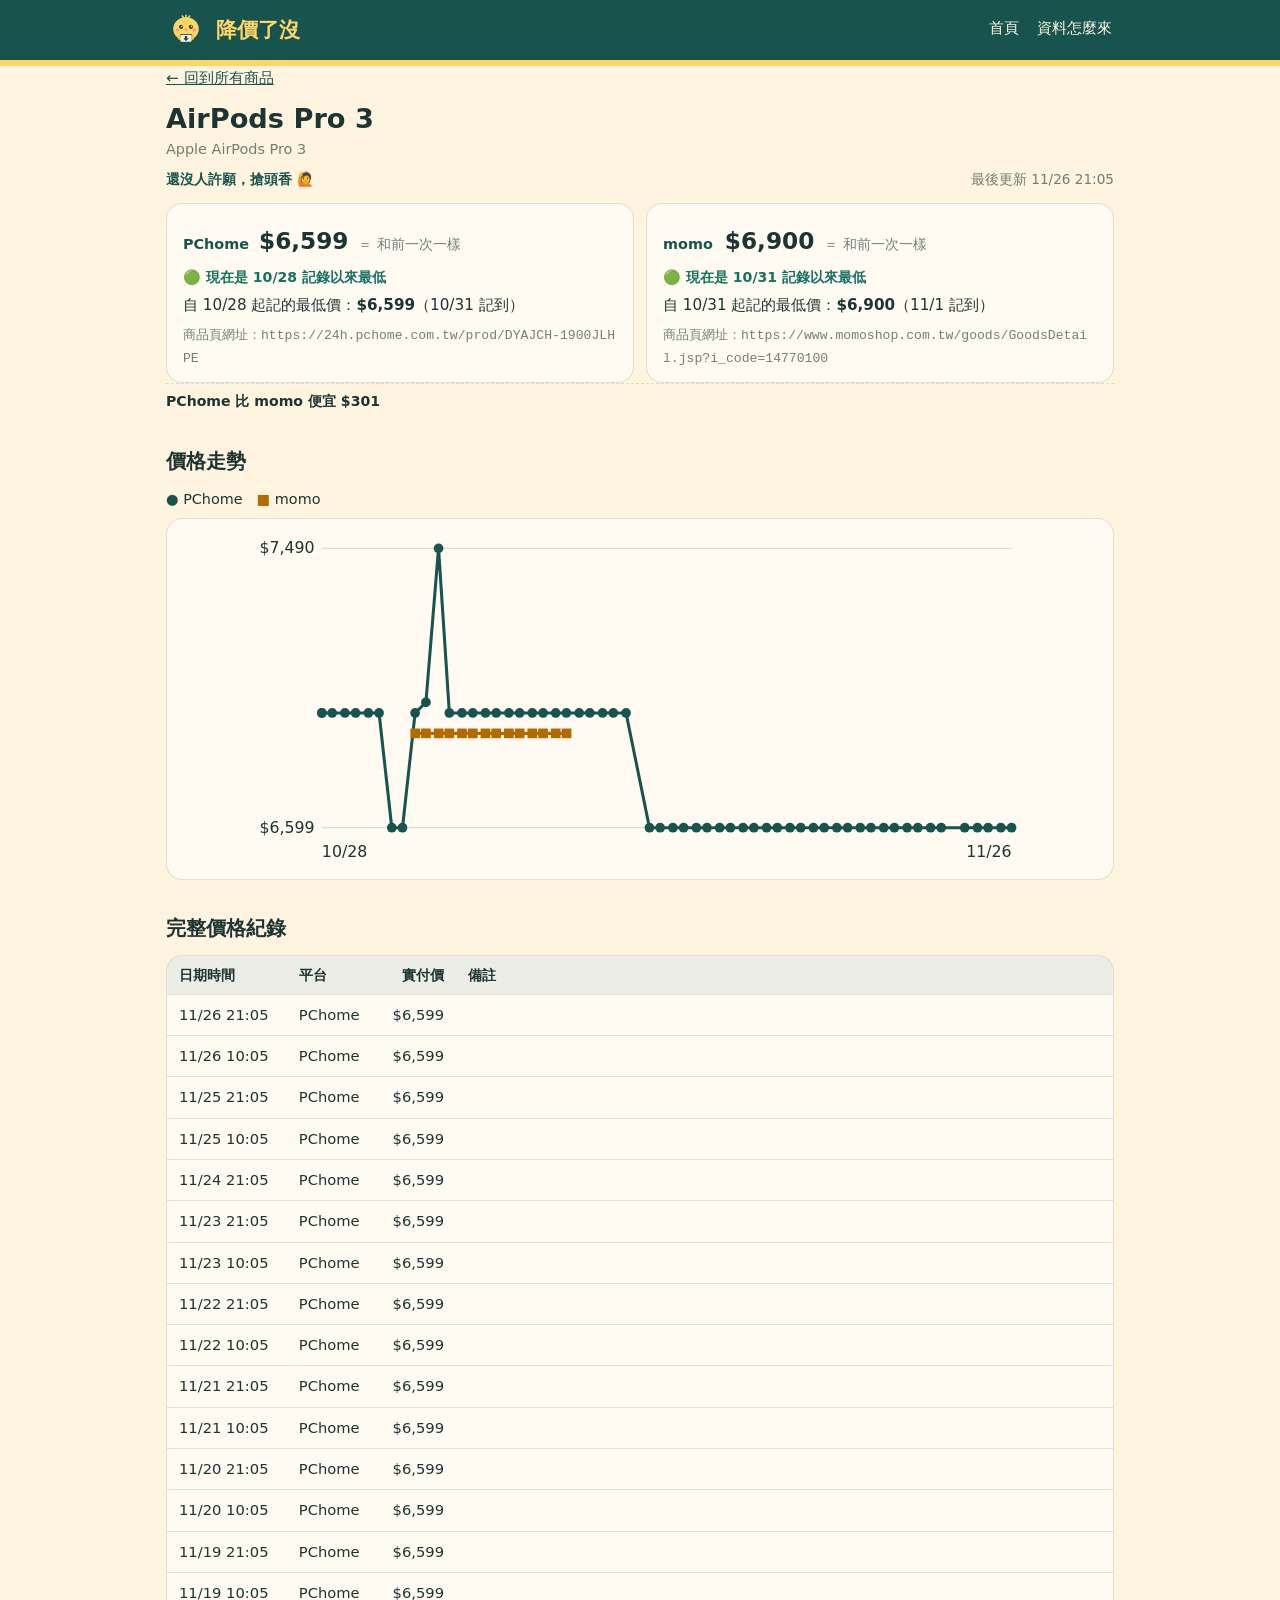
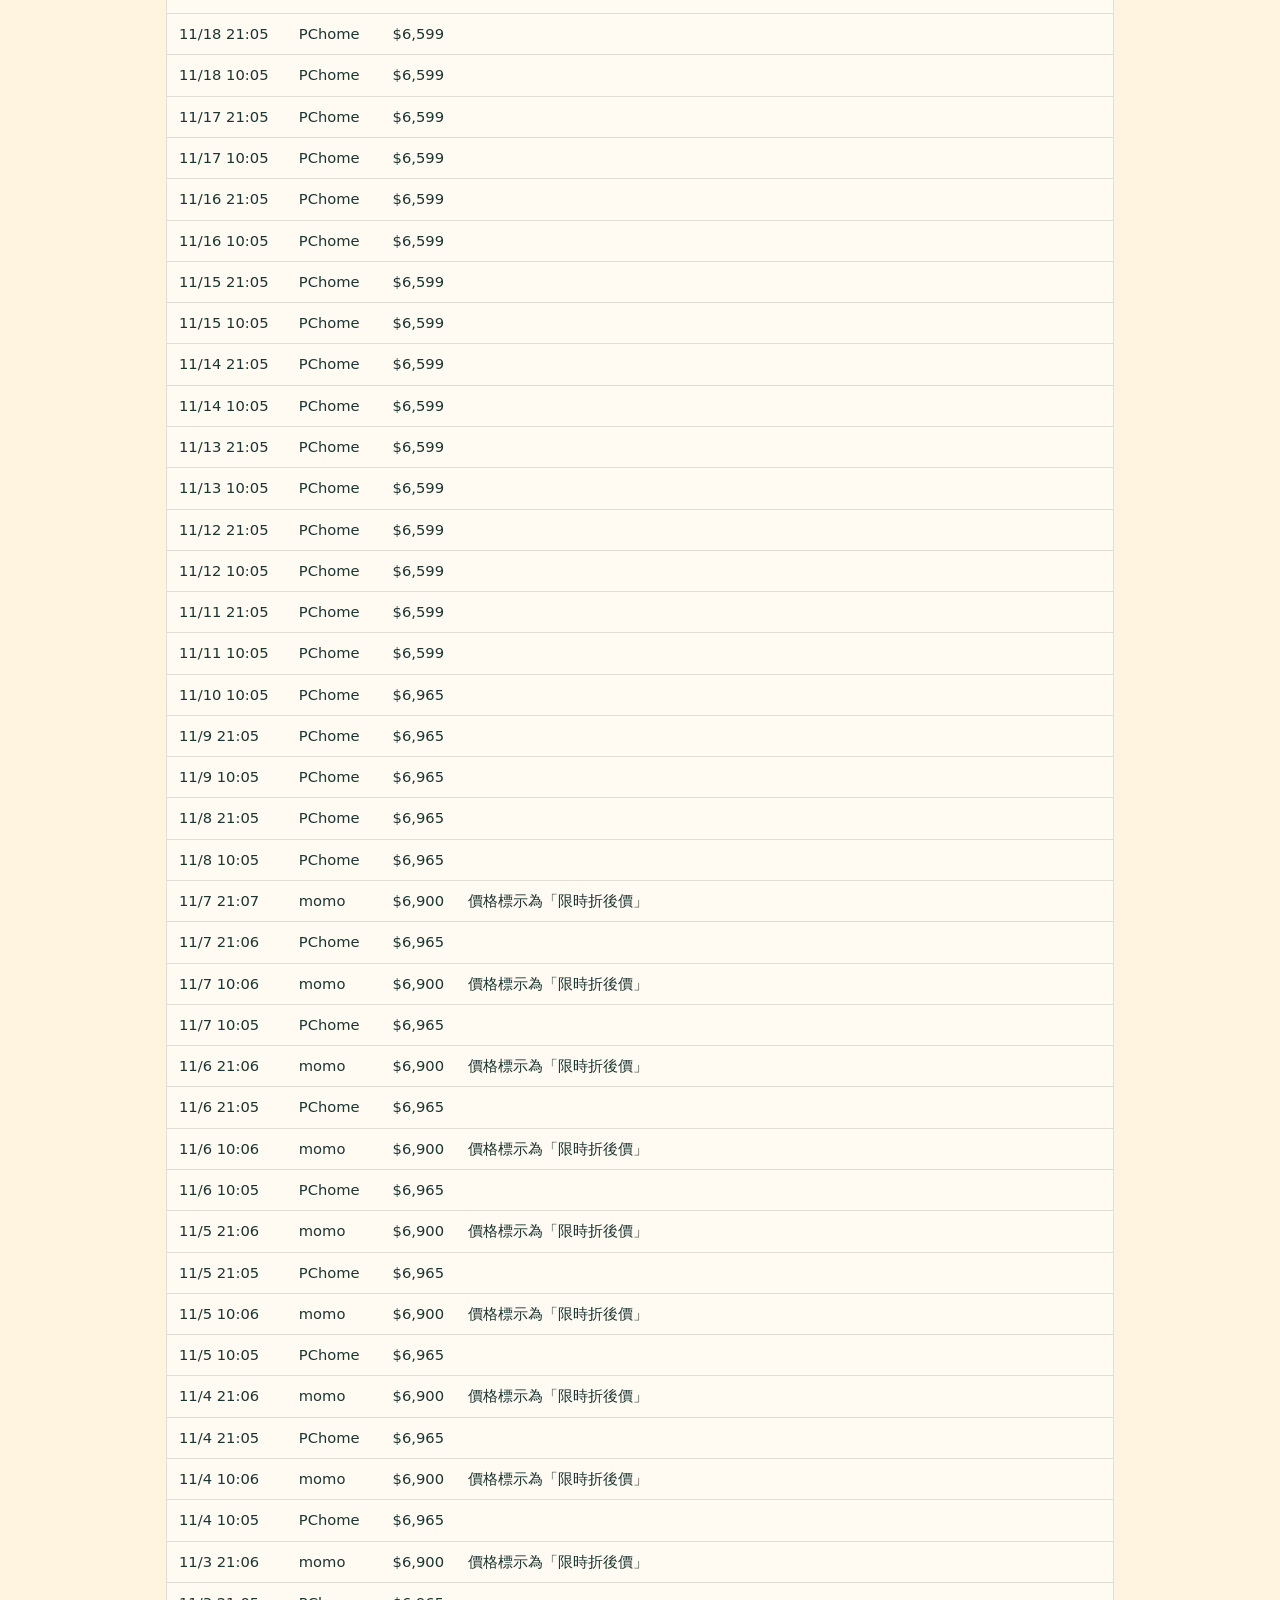
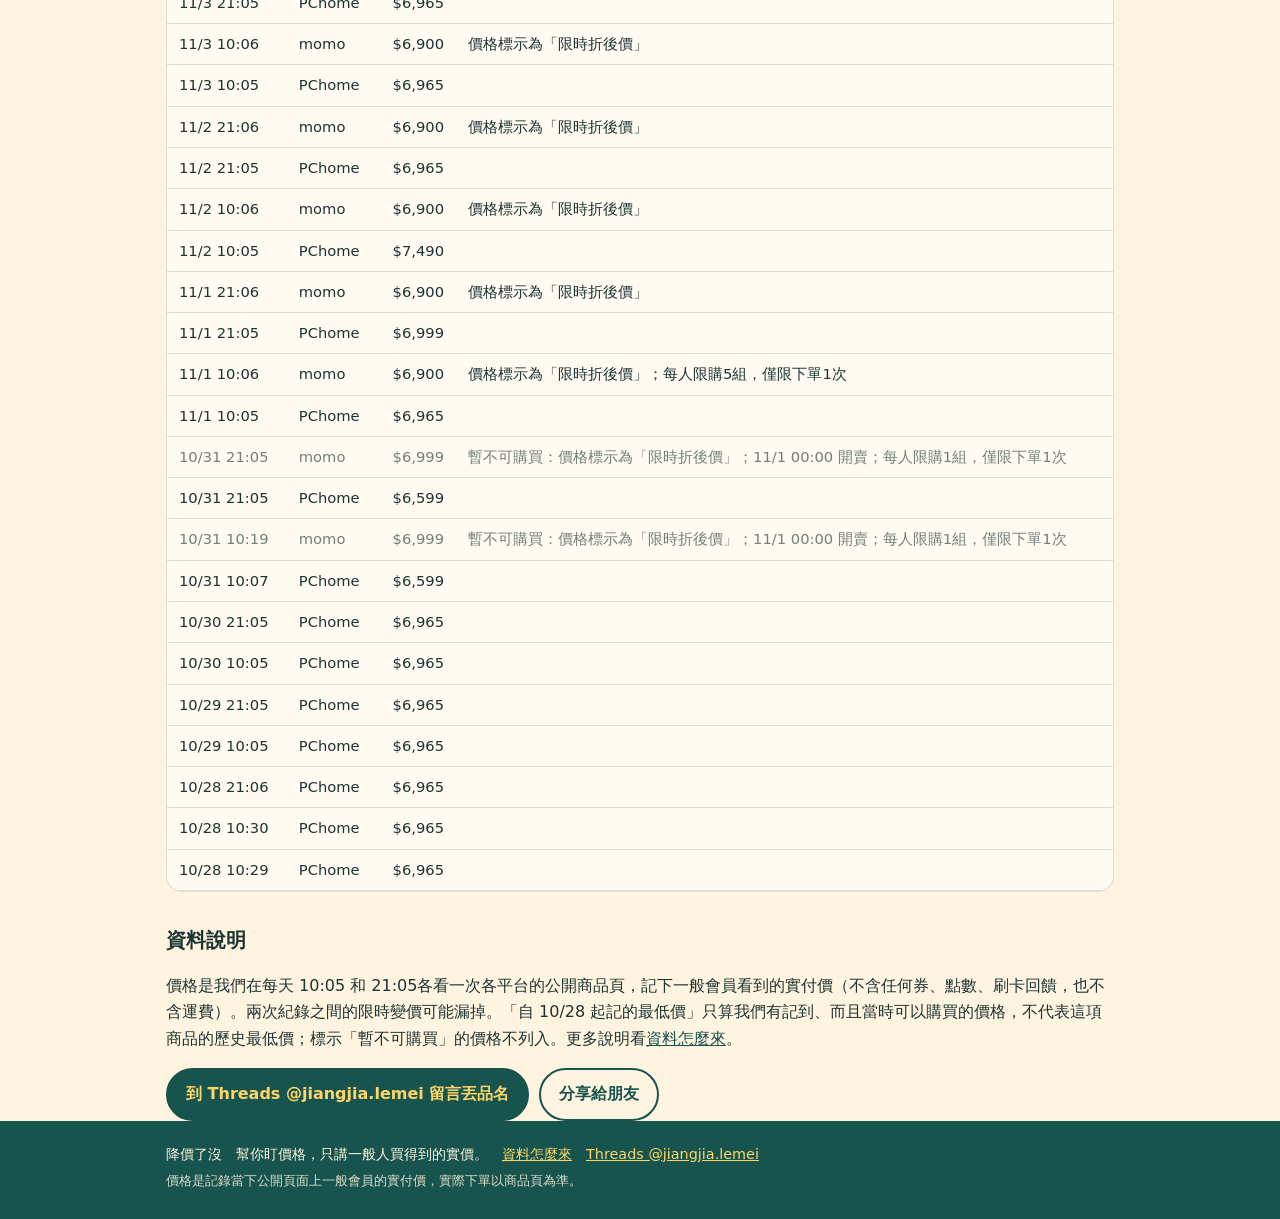
==== commit 784edad2: "網站更新 2026-11-26 21:20" ====
--- a/p/airpods.html
+++ b/p/airpods.html
@@ -1,2 +1,2 @@
 <!doctype html>
-<html lang="zh-Hant"><head><meta charset="utf-8"><meta name="viewport" content="width=device-width,initial-scale=1"><title>AirPods Pro 3 價格走勢｜降價了沒</title><meta name="description" content="AirPods Pro 3 目前實付價：PChome $6,599、momo $6,900。看價格走勢與自記錄起的最低價。"><meta property="og:type" content="website"><meta property="og:locale" content="zh_TW"><meta property="og:site_name" content="降價了沒"><meta property="og:title" content="AirPods Pro 3 價格走勢｜降價了沒"><meta property="og:description" content="AirPods Pro 3 目前實付價：PChome $6,599、momo $6,900。看價格走勢與自記錄起的最低價。"><meta property="og:image" content="https://jiangjia-lemei.github.io/assets/cute-2.png"><meta name="twitter:card" content="summary"><meta property="og:url" content="https://jiangjia-lemei.github.io/p/airpods.html"><link rel="canonical" href="https://jiangjia-lemei.github.io/p/airpods.html"><link rel="icon" href="../assets/logo.png"><link rel="stylesheet" href="../assets/style.css"></head><body><header class="top"><div class="wrap bar"><a class="brand" href="../index.html"><img src="../assets/logo.png" alt="" width="40" height="40"><span>降價了沒</span></a><nav><a href="../index.html">首頁</a><a href="../about.html">資料怎麼來</a></nav></div></header><main class="wrap"><p class="crumb"><a href="../index.html">← 回到所有商品</a></p><section><h1 class="ptitle">AirPods Pro 3</h1><p class="full">Apple AirPods Pro 3</p><p class="meta"><span class="wishn">還沒人許願，搶頭香 🙋</span><span>最後更新 11/26 10:05</span></p><div class="prices big"><div class="pblock"><div class="prow"><span class="pname">PChome</span><span class="pprice">$6,599</span><span class="delta flat">＝ 和前一次一樣</span></div><p class="pjudge good">🟢 現在是 10/28 記錄以來最低</p><p class="lowline">自 10/28 起記的最低價：<b>$6,599</b>（10/31 記到）</p><p class="url">商品頁網址：<code>https://24h.pchome.com.tw/prod/DYAJCH-1900JLHPE</code></p></div><div class="pblock"><div class="prow"><span class="pname">momo</span><span class="pprice">$6,900</span><span class="delta flat">＝ 和前一次一樣</span></div><p class="pjudge good">🟢 現在是 10/31 記錄以來最低</p><p class="lowline">自 10/31 起記的最低價：<b>$6,900</b>（11/1 記到）</p><p class="url">商品頁網址：<code>https://www.momoshop.com.tw/goods/GoodsDetail.jsp?i_code=14770100</code></p></div></div><p class="pjudge cmp">PChome 比 momo 便宜 $301</p></section><section><h2>價格走勢</h2><p class="legend"><span style="color:#18544e">●</span> PChome　<span style="color:#b36b00">■</span> momo</p><div class="chartbox"><svg class="chart chart-lg" viewBox="0 0 640 280" role="img" aria-label="AirPods Pro 3 價格走勢圖" xmlns="http://www.w3.org/2000/svg"><line x1="58" y1="16.0" x2="626" y2="16.0" stroke="#1c3432" stroke-opacity=".15"/><text x="52" y="20.0" text-anchor="end" font-size="13" fill="#1c3432">$7,490</text><line x1="58" y1="246.0" x2="626" y2="246.0" stroke="#1c3432" stroke-opacity=".15"/><text x="52" y="250.0" text-anchor="end" font-size="13" fill="#1c3432">$6,599</text><text x="58" y="270" font-size="13" fill="#1c3432">10/28</text><text x="626" y="270" text-anchor="end" font-size="13" fill="#1c3432">11/26</text><polyline points="58.0,151.5 58.0,151.5 66.7,151.5 77.3,151.5 86.3,151.5 96.9,151.5 105.9,151.5 116.5,246.0 125.4,246.0 136.1,151.5 145.0,142.7 155.7,16.0 164.6,151.5 175.3,151.5 184.2,151.5 194.9,151.5 203.8,151.5 214.5,151.5 223.4,151.5 234.1,151.5 243.0,151.5 253.7,151.5 262.6,151.5 273.2,151.5 282.2,151.5 292.8,151.5 301.8,151.5 312.4,151.5 332.0,246.0 341.0,246.0 351.6,246.0 360.6,246.0 371.2,246.0 380.2,246.0 390.8,246.0 399.8,246.0 410.4,246.0 419.4,246.0 430.0,246.0 439.0,246.0 449.6,246.0 458.6,246.0 469.2,246.0 478.2,246.0 488.8,246.0 497.8,246.0 508.4,246.0 517.4,246.0 528.0,246.0 537.0,246.0 547.6,246.0 556.6,246.0 567.2,246.0 576.2,246.0 595.8,246.0 606.4,246.0 615.4,246.0 626.0,246.0" fill="none" stroke="#18544e" stroke-width="2.5" stroke-linejoin="round" stroke-linecap="round"/><g><circle cx="58.0" cy="151.5" r="4.0" fill="#18544e"/><title>PChome 10/28 10:29 $6,965</title></g><g><circle cx="58.0" cy="151.5" r="4.0" fill="#18544e"/><title>PChome 10/28 10:30 $6,965</title></g><g><circle cx="66.7" cy="151.5" r="4.0" fill="#18544e"/><title>PChome 10/28 21:06 $6,965</title></g><g><circle cx="77.3" cy="151.5" r="4.0" fill="#18544e"/><title>PChome 10/29 10:05 $6,965</title></g><g><circle cx="86.3" cy="151.5" r="4.0" fill="#18544e"/><title>PChome 10/29 21:05 $6,965</title></g><g><circle cx="96.9" cy="151.5" r="4.0" fill="#18544e"/><title>PChome 10/30 10:05 $6,965</title></g><g><circle cx="105.9" cy="151.5" r="4.0" fill="#18544e"/><title>PChome 10/30 21:05 $6,965</title></g><g><circle cx="116.5" cy="246.0" r="4.0" fill="#18544e"/><title>PChome 10/31 10:07 $6,599</title></g><g><circle cx="125.4" cy="246.0" r="4.0" fill="#18544e"/><title>PChome 10/31 21:05 $6,599</title></g><g><circle cx="136.1" cy="151.5" r="4.0" fill="#18544e"/><title>PChome 11/1 10:05 $6,965</title></g><g><circle cx="145.0" cy="142.7" r="4.0" fill="#18544e"/><title>PChome 11/1 21:05 $6,999</title></g><g><circle cx="155.7" cy="16.0" r="4.0" fill="#18544e"/><title>PChome 11/2 10:05 $7,490</title></g><g><circle cx="164.6" cy="151.5" r="4.0" fill="#18544e"/><title>PChome 11/2 21:05 $6,965</title></g><g><circle cx="175.3" cy="151.5" r="4.0" fill="#18544e"/><title>PChome 11/3 10:05 $6,965</title></g><g><circle cx="184.2" cy="151.5" r="4.0" fill="#18544e"/><title>PChome 11/3 21:05 $6,965</title></g><g><circle cx="194.9" cy="151.5" r="4.0" fill="#18544e"/><title>PChome 11/4 10:05 $6,965</title></g><g><circle cx="203.8" cy="151.5" r="4.0" fill="#18544e"/><title>PChome 11/4 21:05 $6,965</title></g><g><circle cx="214.5" cy="151.5" r="4.0" fill="#18544e"/><title>PChome 11/5 10:05 $6,965</title></g><g><circle cx="223.4" cy="151.5" r="4.0" fill="#18544e"/><title>PChome 11/5 21:05 $6,965</title></g><g><circle cx="234.1" cy="151.5" r="4.0" fill="#18544e"/><title>PChome 11/6 10:05 $6,965</title></g><g><circle cx="243.0" cy="151.5" r="4.0" fill="#18544e"/><title>PChome 11/6 21:05 $6,965</title></g><g><circle cx="253.7" cy="151.5" r="4.0" fill="#18544e"/><title>PChome 11/7 10:05 $6,965</title></g><g><circle cx="262.6" cy="151.5" r="4.0" fill="#18544e"/><title>PChome 11/7 21:06 $6,965</title></g><g><circle cx="273.2" cy="151.5" r="4.0" fill="#18544e"/><title>PChome 11/8 10:05 $6,965</title></g><g><circle cx="282.2" cy="151.5" r="4.0" fill="#18544e"/><title>PChome 11/8 21:05 $6,965</title></g><g><circle cx="292.8" cy="151.5" r="4.0" fill="#18544e"/><title>PChome 11/9 10:05 $6,965</title></g><g><circle cx="301.8" cy="151.5" r="4.0" fill="#18544e"/><title>PChome 11/9 21:05 $6,965</title></g><g><circle cx="312.4" cy="151.5" r="4.0" fill="#18544e"/><title>PChome 11/10 10:05 $6,965</title></g><g><circle cx="332.0" cy="246.0" r="4.0" fill="#18544e"/><title>PChome 11/11 10:05 $6,599</title></g><g><circle cx="341.0" cy="246.0" r="4.0" fill="#18544e"/><title>PChome 11/11 21:05 $6,599</title></g><g><circle cx="351.6" cy="246.0" r="4.0" fill="#18544e"/><title>PChome 11/12 10:05 $6,599</title></g><g><circle cx="360.6" cy="246.0" r="4.0" fill="#18544e"/><title>PChome 11/12 21:05 $6,599</title></g><g><circle cx="371.2" cy="246.0" r="4.0" fill="#18544e"/><title>PChome 11/13 10:05 $6,599</title></g><g><circle cx="380.2" cy="246.0" r="4.0" fill="#18544e"/><title>PChome 11/13 21:05 $6,599</title></g><g><circle cx="390.8" cy="246.0" r="4.0" fill="#18544e"/><title>PChome 11/14 10:05 $6,599</title></g><g><circle cx="399.8" cy="246.0" r="4.0" fill="#18544e"/><title>PChome 11/14 21:05 $6,599</title></g><g><circle cx="410.4" cy="246.0" r="4.0" fill="#18544e"/><title>PChome 11/15 10:05 $6,599</title></g><g><circle cx="419.4" cy="246.0" r="4.0" fill="#18544e"/><title>PChome 11/15 21:05 $6,599</title></g><g><circle cx="430.0" cy="246.0" r="4.0" fill="#18544e"/><title>PChome 11/16 10:05 $6,599</title></g><g><circle cx="439.0" cy="246.0" r="4.0" fill="#18544e"/><title>PChome 11/16 21:05 $6,599</title></g><g><circle cx="449.6" cy="246.0" r="4.0" fill="#18544e"/><title>PChome 11/17 10:05 $6,599</title></g><g><circle cx="458.6" cy="246.0" r="4.0" fill="#18544e"/><title>PChome 11/17 21:05 $6,599</title></g><g><circle cx="469.2" cy="246.0" r="4.0" fill="#18544e"/><title>PChome 11/18 10:05 $6,599</title></g><g><circle cx="478.2" cy="246.0" r="4.0" fill="#18544e"/><title>PChome 11/18 21:05 $6,599</title></g><g><circle cx="488.8" cy="246.0" r="4.0" fill="#18544e"/><title>PChome 11/19 10:05 $6,599</title></g><g><circle cx="497.8" cy="246.0" r="4.0" fill="#18544e"/><title>PChome 11/19 21:05 $6,599</title></g><g><circle cx="508.4" cy="246.0" r="4.0" fill="#18544e"/><title>PChome 11/20 10:05 $6,599</title></g><g><circle cx="517.4" cy="246.0" r="4.0" fill="#18544e"/><title>PChome 11/20 21:05 $6,599</title></g><g><circle cx="528.0" cy="246.0" r="4.0" fill="#18544e"/><title>PChome 11/21 10:05 $6,599</title></g><g><circle cx="537.0" cy="246.0" r="4.0" fill="#18544e"/><title>PChome 11/21 21:05 $6,599</title></g><g><circle cx="547.6" cy="246.0" r="4.0" fill="#18544e"/><title>PChome 11/22 10:05 $6,599</title></g><g><circle cx="556.6" cy="246.0" r="4.0" fill="#18544e"/><title>PChome 11/22 21:05 $6,599</title></g><g><circle cx="567.2" cy="246.0" r="4.0" fill="#18544e"/><title>PChome 11/23 10:05 $6,599</title></g><g><circle cx="576.2" cy="246.0" r="4.0" fill="#18544e"/><title>PChome 11/23 21:05 $6,599</title></g><g><circle cx="595.8" cy="246.0" r="4.0" fill="#18544e"/><title>PChome 11/24 21:05 $6,599</title></g><g><circle cx="606.4" cy="246.0" r="4.0" fill="#18544e"/><title>PChome 11/25 10:05 $6,599</title></g><g><circle cx="615.4" cy="246.0" r="4.0" fill="#18544e"/><title>PChome 11/25 21:05 $6,599</title></g><g><circle cx="626.0" cy="246.0" r="4.0" fill="#18544e"/><title>PChome 11/26 10:05 $6,599</title></g><polyline points="136.1,168.3 145.1,168.3 155.7,168.3 164.7,168.3 175.3,168.3 184.3,168.3 194.9,168.3 203.9,168.3 214.5,168.3 223.5,168.3 234.1,168.3 243.0,168.3 253.7,168.3 262.7,168.3" fill="none" stroke="#b36b00" stroke-width="2.5" stroke-linejoin="round" stroke-linecap="round"/><g><rect x="132.1" y="164.3" width="8.0" height="8.0" fill="#b36b00"/><title>momo 11/1 10:06 $6,900</title></g><g><rect x="141.1" y="164.3" width="8.0" height="8.0" fill="#b36b00"/><title>momo 11/1 21:06 $6,900</title></g><g><rect x="151.7" y="164.3" width="8.0" height="8.0" fill="#b36b00"/><title>momo 11/2 10:06 $6,900</title></g><g><rect x="160.7" y="164.3" width="8.0" height="8.0" fill="#b36b00"/><title>momo 11/2 21:06 $6,900</title></g><g><rect x="171.3" y="164.3" width="8.0" height="8.0" fill="#b36b00"/><title>momo 11/3 10:06 $6,900</title></g><g><rect x="180.3" y="164.3" width="8.0" height="8.0" fill="#b36b00"/><title>momo 11/3 21:06 $6,900</title></g><g><rect x="190.9" y="164.3" width="8.0" height="8.0" fill="#b36b00"/><title>momo 11/4 10:06 $6,900</title></g><g><rect x="199.9" y="164.3" width="8.0" height="8.0" fill="#b36b00"/><title>momo 11/4 21:06 $6,900</title></g><g><rect x="210.5" y="164.3" width="8.0" height="8.0" fill="#b36b00"/><title>momo 11/5 10:06 $6,900</title></g><g><rect x="219.5" y="164.3" width="8.0" height="8.0" fill="#b36b00"/><title>momo 11/5 21:06 $6,900</title></g><g><rect x="230.1" y="164.3" width="8.0" height="8.0" fill="#b36b00"/><title>momo 11/6 10:06 $6,900</title></g><g><rect x="239.0" y="164.3" width="8.0" height="8.0" fill="#b36b00"/><title>momo 11/6 21:06 $6,900</title></g><g><rect x="249.7" y="164.3" width="8.0" height="8.0" fill="#b36b00"/><title>momo 11/7 10:06 $6,900</title></g><g><rect x="258.7" y="164.3" width="8.0" height="8.0" fill="#b36b00"/><title>momo 11/7 21:07 $6,900</title></g></svg></div></section><section><h2>完整價格紀錄</h2><div class="tablewrap"><table><thead><tr><th>日期時間</th><th>平台</th><th class="num">實付價</th><th>備註</th></tr></thead><tbody><tr><td>11/26 10:05</td><td>PChome</td><td class="num">$6,599</td><td></td></tr><tr><td>11/25 21:05</td><td>PChome</td><td class="num">$6,599</td><td></td></tr><tr><td>11/25 10:05</td><td>PChome</td><td class="num">$6,599</td><td></td></tr><tr><td>11/24 21:05</td><td>PChome</td><td class="num">$6,599</td><td></td></tr><tr><td>11/23 21:05</td><td>PChome</td><td class="num">$6,599</td><td></td></tr><tr><td>11/23 10:05</td><td>PChome</td><td class="num">$6,599</td><td></td></tr><tr><td>11/22 21:05</td><td>PChome</td><td class="num">$6,599</td><td></td></tr><tr><td>11/22 10:05</td><td>PChome</td><td class="num">$6,599</td><td></td></tr><tr><td>11/21 21:05</td><td>PChome</td><td class="num">$6,599</td><td></td></tr><tr><td>11/21 10:05</td><td>PChome</td><td class="num">$6,599</td><td></td></tr><tr><td>11/20 21:05</td><td>PChome</td><td class="num">$6,599</td><td></td></tr><tr><td>11/20 10:05</td><td>PChome</td><td class="num">$6,599</td><td></td></tr><tr><td>11/19 21:05</td><td>PChome</td><td class="num">$6,599</td><td></td></tr><tr><td>11/19 10:05</td><td>PChome</td><td class="num">$6,599</td><td></td></tr><tr><td>11/18 21:05</td><td>PChome</td><td class="num">$6,599</td><td></td></tr><tr><td>11/18 10:05</td><td>PChome</td><td class="num">$6,599</td><td></td></tr><tr><td>11/17 21:05</td><td>PChome</td><td class="num">$6,599</td><td></td></tr><tr><td>11/17 10:05</td><td>PChome</td><td class="num">$6,599</td><td></td></tr><tr><td>11/16 21:05</td><td>PChome</td><td class="num">$6,599</td><td></td></tr><tr><td>11/16 10:05</td><td>PChome</td><td class="num">$6,599</td><td></td></tr><tr><td>11/15 21:05</td><td>PChome</td><td class="num">$6,599</td><td></td></tr><tr><td>11/15 10:05</td><td>PChome</td><td class="num">$6,599</td><td></td></tr><tr><td>11/14 21:05</td><td>PChome</td><td class="num">$6,599</td><td></td></tr><tr><td>11/14 10:05</td><td>PChome</td><td class="num">$6,599</td><td></td></tr><tr><td>11/13 21:05</td><td>PChome</td><td class="num">$6,599</td><td></td></tr><tr><td>11/13 10:05</td><td>PChome</td><td class="num">$6,599</td><td></td></tr><tr><td>11/12 21:05</td><td>PChome</td><td class="num">$6,599</td><td></td></tr><tr><td>11/12 10:05</td><td>PChome</td><td class="num">$6,599</td><td></td></tr><tr><td>11/11 21:05</td><td>PChome</td><td class="num">$6,599</td><td></td></tr><tr><td>11/11 10:05</td><td>PChome</td><td class="num">$6,599</td><td></td></tr><tr><td>11/10 10:05</td><td>PChome</td><td class="num">$6,965</td><td></td></tr><tr><td>11/9 21:05</td><td>PChome</td><td class="num">$6,965</td><td></td></tr><tr><td>11/9 10:05</td><td>PChome</td><td class="num">$6,965</td><td></td></tr><tr><td>11/8 21:05</td><td>PChome</td><td class="num">$6,965</td><td></td></tr><tr><td>11/8 10:05</td><td>PChome</td><td class="num">$6,965</td><td></td></tr><tr><td>11/7 21:07</td><td>momo</td><td class="num">$6,900</td><td>價格標示為「限時折後價」</td></tr><tr><td>11/7 21:06</td><td>PChome</td><td class="num">$6,965</td><td></td></tr><tr><td>11/7 10:06</td><td>momo</td><td class="num">$6,900</td><td>價格標示為「限時折後價」</td></tr><tr><td>11/7 10:05</td><td>PChome</td><td class="num">$6,965</td><td></td></tr><tr><td>11/6 21:06</td><td>momo</td><td class="num">$6,900</td><td>價格標示為「限時折後價」</td></tr><tr><td>11/6 21:05</td><td>PChome</td><td class="num">$6,965</td><td></td></tr><tr><td>11/6 10:06</td><td>momo</td><td class="num">$6,900</td><td>價格標示為「限時折後價」</td></tr><tr><td>11/6 10:05</td><td>PChome</td><td class="num">$6,965</td><td></td></tr><tr><td>11/5 21:06</td><td>momo</td><td class="num">$6,900</td><td>價格標示為「限時折後價」</td></tr><tr><td>11/5 21:05</td><td>PChome</td><td class="num">$6,965</td><td></td></tr><tr><td>11/5 10:06</td><td>momo</td><td class="num">$6,900</td><td>價格標示為「限時折後價」</td></tr><tr><td>11/5 10:05</td><td>PChome</td><td class="num">$6,965</td><td></td></tr><tr><td>11/4 21:06</td><td>momo</td><td class="num">$6,900</td><td>價格標示為「限時折後價」</td></tr><tr><td>11/4 21:05</td><td>PChome</td><td class="num">$6,965</td><td></td></tr><tr><td>11/4 10:06</td><td>momo</td><td class="num">$6,900</td><td>價格標示為「限時折後價」</td></tr><tr><td>11/4 10:05</td><td>PChome</td><td class="num">$6,965</td><td></td></tr><tr><td>11/3 21:06</td><td>momo</td><td class="num">$6,900</td><td>價格標示為「限時折後價」</td></tr><tr><td>11/3 21:05</td><td>PChome</td><td class="num">$6,965</td><td></td></tr><tr><td>11/3 10:06</td><td>momo</td><td class="num">$6,900</td><td>價格標示為「限時折後價」</td></tr><tr><td>11/3 10:05</td><td>PChome</td><td class="num">$6,965</td><td></td></tr><tr><td>11/2 21:06</td><td>momo</td><td class="num">$6,900</td><td>價格標示為「限時折後價」</td></tr><tr><td>11/2 21:05</td><td>PChome</td><td class="num">$6,965</td><td></td></tr><tr><td>11/2 10:06</td><td>momo</td><td class="num">$6,900</td><td>價格標示為「限時折後價」</td></tr><tr><td>11/2 10:05</td><td>PChome</td><td class="num">$7,490</td><td></td></tr><tr><td>11/1 21:06</td><td>momo</td><td class="num">$6,900</td><td>價格標示為「限時折後價」</td></tr><tr><td>11/1 21:05</td><td>PChome</td><td class="num">$6,999</td><td></td></tr><tr><td>11/1 10:06</td><td>momo</td><td class="num">$6,900</td><td>價格標示為「限時折後價」；每人限購5組，僅限下單1次</td></tr><tr><td>11/1 10:05</td><td>PChome</td><td class="num">$6,965</td><td></td></tr><tr class="off"><td>10/31 21:05</td><td>momo</td><td class="num">$6,999</td><td>暫不可購買：價格標示為「限時折後價」；11/1 00:00 開賣；每人限購1組，僅限下單1次</td></tr><tr><td>10/31 21:05</td><td>PChome</td><td class="num">$6,599</td><td></td></tr><tr class="off"><td>10/31 10:19</td><td>momo</td><td class="num">$6,999</td><td>暫不可購買：價格標示為「限時折後價」；11/1 00:00 開賣；每人限購1組，僅限下單1次</td></tr><tr><td>10/31 10:07</td><td>PChome</td><td class="num">$6,599</td><td></td></tr><tr><td>10/30 21:05</td><td>PChome</td><td class="num">$6,965</td><td></td></tr><tr><td>10/30 10:05</td><td>PChome</td><td class="num">$6,965</td><td></td></tr><tr><td>10/29 21:05</td><td>PChome</td><td class="num">$6,965</td><td></td></tr><tr><td>10/29 10:05</td><td>PChome</td><td class="num">$6,965</td><td></td></tr><tr><td>10/28 21:06</td><td>PChome</td><td class="num">$6,965</td><td></td></tr><tr><td>10/28 10:30</td><td>PChome</td><td class="num">$6,965</td><td></td></tr><tr><td>10/28 10:29</td><td>PChome</td><td class="num">$6,965</td><td></td></tr></tbody></table></div></section><section class="howto"><h2>資料說明</h2><p>價格是我們在每天 10:05 和 21:05各看一次各平台的公開商品頁，記下一般會員看到的實付價（不含任何券、點數、刷卡回饋，也不含運費）。兩次紀錄之間的限時變價可能漏掉。「自 10/28 起記的最低價」只算我們有記到、而且當時可以購買的價格，不代表這項商品的歷史最低價；標示「暫不可購買」的價格不列入。更多說明看<a href="../about.html">資料怎麼來</a>。</p></section><section><div class="actions"><a class="btn primary" href="https://www.threads.com/@jiangjia.lemei" target="_blank" rel="noopener">到 Threads @jiangjia.lemei 留言丟品名</a><button type="button" class="btn ghost" data-share>分享給朋友</button></div></section></main><footer><div class="wrap"><p>降價了沒　幫你盯價格，只講一般人買得到的實價。　<a href="../about.html">資料怎麼來</a>　<a href="https://www.threads.com/@jiangjia.lemei" target="_blank" rel="noopener">Threads @jiangjia.lemei</a></p><p class="small">價格是記錄當下公開頁面上一般會員的實付價，實際下單以商品頁為準。</p></div></footer><script src="../assets/app.js"></script></body></html>+<html lang="zh-Hant"><head><meta charset="utf-8"><meta name="viewport" content="width=device-width,initial-scale=1"><title>AirPods Pro 3 價格走勢｜降價了沒</title><meta name="description" content="AirPods Pro 3 目前實付價：PChome $6,599、momo $6,900。看價格走勢與自記錄起的最低價。"><meta property="og:type" content="website"><meta property="og:locale" content="zh_TW"><meta property="og:site_name" content="降價了沒"><meta property="og:title" content="AirPods Pro 3 價格走勢｜降價了沒"><meta property="og:description" content="AirPods Pro 3 目前實付價：PChome $6,599、momo $6,900。看價格走勢與自記錄起的最低價。"><meta property="og:image" content="https://jiangjia-lemei.github.io/assets/cute-2.png"><meta name="twitter:card" content="summary"><meta property="og:url" content="https://jiangjia-lemei.github.io/p/airpods.html"><link rel="canonical" href="https://jiangjia-lemei.github.io/p/airpods.html"><link rel="icon" href="../assets/logo.png"><link rel="stylesheet" href="../assets/style.css"></head><body><header class="top"><div class="wrap bar"><a class="brand" href="../index.html"><img src="../assets/logo.png" alt="" width="40" height="40"><span>降價了沒</span></a><nav><a href="../index.html">首頁</a><a href="../about.html">資料怎麼來</a></nav></div></header><main class="wrap"><p class="crumb"><a href="../index.html">← 回到所有商品</a></p><section><h1 class="ptitle">AirPods Pro 3</h1><p class="full">Apple AirPods Pro 3</p><p class="meta"><span class="wishn">還沒人許願，搶頭香 🙋</span><span>最後更新 11/26 21:05</span></p><div class="prices big"><div class="pblock"><div class="prow"><span class="pname">PChome</span><span class="pprice">$6,599</span><span class="delta flat">＝ 和前一次一樣</span></div><p class="pjudge good">🟢 現在是 10/28 記錄以來最低</p><p class="lowline">自 10/28 起記的最低價：<b>$6,599</b>（10/31 記到）</p><p class="url">商品頁網址：<code>https://24h.pchome.com.tw/prod/DYAJCH-1900JLHPE</code></p></div><div class="pblock"><div class="prow"><span class="pname">momo</span><span class="pprice">$6,900</span><span class="delta flat">＝ 和前一次一樣</span></div><p class="pjudge good">🟢 現在是 10/31 記錄以來最低</p><p class="lowline">自 10/31 起記的最低價：<b>$6,900</b>（11/1 記到）</p><p class="url">商品頁網址：<code>https://www.momoshop.com.tw/goods/GoodsDetail.jsp?i_code=14770100</code></p></div></div><p class="pjudge cmp">PChome 比 momo 便宜 $301</p></section><section><h2>價格走勢</h2><p class="legend"><span style="color:#18544e">●</span> PChome　<span style="color:#b36b00">■</span> momo</p><div class="chartbox"><svg class="chart chart-lg" viewBox="0 0 640 280" role="img" aria-label="AirPods Pro 3 價格走勢圖" xmlns="http://www.w3.org/2000/svg"><line x1="58" y1="16.0" x2="626" y2="16.0" stroke="#1c3432" stroke-opacity=".15"/><text x="52" y="20.0" text-anchor="end" font-size="13" fill="#1c3432">$7,490</text><line x1="58" y1="246.0" x2="626" y2="246.0" stroke="#1c3432" stroke-opacity=".15"/><text x="52" y="250.0" text-anchor="end" font-size="13" fill="#1c3432">$6,599</text><text x="58" y="270" font-size="13" fill="#1c3432">10/28</text><text x="626" y="270" text-anchor="end" font-size="13" fill="#1c3432">11/26</text><polyline points="58.0,151.5 58.0,151.5 66.5,151.5 77.0,151.5 85.8,151.5 96.3,151.5 105.1,151.5 115.6,246.0 124.4,246.0 134.8,151.5 143.7,142.7 154.1,16.0 163.0,151.5 173.4,151.5 182.3,151.5 192.7,151.5 201.6,151.5 212.0,151.5 220.9,151.5 231.3,151.5 240.2,151.5 250.6,151.5 259.4,151.5 269.9,151.5 278.7,151.5 289.2,151.5 298.0,151.5 308.5,151.5 327.8,246.0 336.6,246.0 347.1,246.0 355.9,246.0 366.4,246.0 375.2,246.0 385.6,246.0 394.5,246.0 404.9,246.0 413.8,246.0 424.2,246.0 433.1,246.0 443.5,246.0 452.4,246.0 462.8,246.0 471.7,246.0 482.1,246.0 491.0,246.0 501.4,246.0 510.2,246.0 520.7,246.0 529.5,246.0 540.0,246.0 548.8,246.0 559.3,246.0 568.1,246.0 587.4,246.0 597.9,246.0 606.7,246.0 617.2,246.0 626.0,246.0" fill="none" stroke="#18544e" stroke-width="2.5" stroke-linejoin="round" stroke-linecap="round"/><g><circle cx="58.0" cy="151.5" r="4.0" fill="#18544e"/><title>PChome 10/28 10:29 $6,965</title></g><g><circle cx="58.0" cy="151.5" r="4.0" fill="#18544e"/><title>PChome 10/28 10:30 $6,965</title></g><g><circle cx="66.5" cy="151.5" r="4.0" fill="#18544e"/><title>PChome 10/28 21:06 $6,965</title></g><g><circle cx="77.0" cy="151.5" r="4.0" fill="#18544e"/><title>PChome 10/29 10:05 $6,965</title></g><g><circle cx="85.8" cy="151.5" r="4.0" fill="#18544e"/><title>PChome 10/29 21:05 $6,965</title></g><g><circle cx="96.3" cy="151.5" r="4.0" fill="#18544e"/><title>PChome 10/30 10:05 $6,965</title></g><g><circle cx="105.1" cy="151.5" r="4.0" fill="#18544e"/><title>PChome 10/30 21:05 $6,965</title></g><g><circle cx="115.6" cy="246.0" r="4.0" fill="#18544e"/><title>PChome 10/31 10:07 $6,599</title></g><g><circle cx="124.4" cy="246.0" r="4.0" fill="#18544e"/><title>PChome 10/31 21:05 $6,599</title></g><g><circle cx="134.8" cy="151.5" r="4.0" fill="#18544e"/><title>PChome 11/1 10:05 $6,965</title></g><g><circle cx="143.7" cy="142.7" r="4.0" fill="#18544e"/><title>PChome 11/1 21:05 $6,999</title></g><g><circle cx="154.1" cy="16.0" r="4.0" fill="#18544e"/><title>PChome 11/2 10:05 $7,490</title></g><g><circle cx="163.0" cy="151.5" r="4.0" fill="#18544e"/><title>PChome 11/2 21:05 $6,965</title></g><g><circle cx="173.4" cy="151.5" r="4.0" fill="#18544e"/><title>PChome 11/3 10:05 $6,965</title></g><g><circle cx="182.3" cy="151.5" r="4.0" fill="#18544e"/><title>PChome 11/3 21:05 $6,965</title></g><g><circle cx="192.7" cy="151.5" r="4.0" fill="#18544e"/><title>PChome 11/4 10:05 $6,965</title></g><g><circle cx="201.6" cy="151.5" r="4.0" fill="#18544e"/><title>PChome 11/4 21:05 $6,965</title></g><g><circle cx="212.0" cy="151.5" r="4.0" fill="#18544e"/><title>PChome 11/5 10:05 $6,965</title></g><g><circle cx="220.9" cy="151.5" r="4.0" fill="#18544e"/><title>PChome 11/5 21:05 $6,965</title></g><g><circle cx="231.3" cy="151.5" r="4.0" fill="#18544e"/><title>PChome 11/6 10:05 $6,965</title></g><g><circle cx="240.2" cy="151.5" r="4.0" fill="#18544e"/><title>PChome 11/6 21:05 $6,965</title></g><g><circle cx="250.6" cy="151.5" r="4.0" fill="#18544e"/><title>PChome 11/7 10:05 $6,965</title></g><g><circle cx="259.4" cy="151.5" r="4.0" fill="#18544e"/><title>PChome 11/7 21:06 $6,965</title></g><g><circle cx="269.9" cy="151.5" r="4.0" fill="#18544e"/><title>PChome 11/8 10:05 $6,965</title></g><g><circle cx="278.7" cy="151.5" r="4.0" fill="#18544e"/><title>PChome 11/8 21:05 $6,965</title></g><g><circle cx="289.2" cy="151.5" r="4.0" fill="#18544e"/><title>PChome 11/9 10:05 $6,965</title></g><g><circle cx="298.0" cy="151.5" r="4.0" fill="#18544e"/><title>PChome 11/9 21:05 $6,965</title></g><g><circle cx="308.5" cy="151.5" r="4.0" fill="#18544e"/><title>PChome 11/10 10:05 $6,965</title></g><g><circle cx="327.8" cy="246.0" r="4.0" fill="#18544e"/><title>PChome 11/11 10:05 $6,599</title></g><g><circle cx="336.6" cy="246.0" r="4.0" fill="#18544e"/><title>PChome 11/11 21:05 $6,599</title></g><g><circle cx="347.1" cy="246.0" r="4.0" fill="#18544e"/><title>PChome 11/12 10:05 $6,599</title></g><g><circle cx="355.9" cy="246.0" r="4.0" fill="#18544e"/><title>PChome 11/12 21:05 $6,599</title></g><g><circle cx="366.4" cy="246.0" r="4.0" fill="#18544e"/><title>PChome 11/13 10:05 $6,599</title></g><g><circle cx="375.2" cy="246.0" r="4.0" fill="#18544e"/><title>PChome 11/13 21:05 $6,599</title></g><g><circle cx="385.6" cy="246.0" r="4.0" fill="#18544e"/><title>PChome 11/14 10:05 $6,599</title></g><g><circle cx="394.5" cy="246.0" r="4.0" fill="#18544e"/><title>PChome 11/14 21:05 $6,599</title></g><g><circle cx="404.9" cy="246.0" r="4.0" fill="#18544e"/><title>PChome 11/15 10:05 $6,599</title></g><g><circle cx="413.8" cy="246.0" r="4.0" fill="#18544e"/><title>PChome 11/15 21:05 $6,599</title></g><g><circle cx="424.2" cy="246.0" r="4.0" fill="#18544e"/><title>PChome 11/16 10:05 $6,599</title></g><g><circle cx="433.1" cy="246.0" r="4.0" fill="#18544e"/><title>PChome 11/16 21:05 $6,599</title></g><g><circle cx="443.5" cy="246.0" r="4.0" fill="#18544e"/><title>PChome 11/17 10:05 $6,599</title></g><g><circle cx="452.4" cy="246.0" r="4.0" fill="#18544e"/><title>PChome 11/17 21:05 $6,599</title></g><g><circle cx="462.8" cy="246.0" r="4.0" fill="#18544e"/><title>PChome 11/18 10:05 $6,599</title></g><g><circle cx="471.7" cy="246.0" r="4.0" fill="#18544e"/><title>PChome 11/18 21:05 $6,599</title></g><g><circle cx="482.1" cy="246.0" r="4.0" fill="#18544e"/><title>PChome 11/19 10:05 $6,599</title></g><g><circle cx="491.0" cy="246.0" r="4.0" fill="#18544e"/><title>PChome 11/19 21:05 $6,599</title></g><g><circle cx="501.4" cy="246.0" r="4.0" fill="#18544e"/><title>PChome 11/20 10:05 $6,599</title></g><g><circle cx="510.2" cy="246.0" r="4.0" fill="#18544e"/><title>PChome 11/20 21:05 $6,599</title></g><g><circle cx="520.7" cy="246.0" r="4.0" fill="#18544e"/><title>PChome 11/21 10:05 $6,599</title></g><g><circle cx="529.5" cy="246.0" r="4.0" fill="#18544e"/><title>PChome 11/21 21:05 $6,599</title></g><g><circle cx="540.0" cy="246.0" r="4.0" fill="#18544e"/><title>PChome 11/22 10:05 $6,599</title></g><g><circle cx="548.8" cy="246.0" r="4.0" fill="#18544e"/><title>PChome 11/22 21:05 $6,599</title></g><g><circle cx="559.3" cy="246.0" r="4.0" fill="#18544e"/><title>PChome 11/23 10:05 $6,599</title></g><g><circle cx="568.1" cy="246.0" r="4.0" fill="#18544e"/><title>PChome 11/23 21:05 $6,599</title></g><g><circle cx="587.4" cy="246.0" r="4.0" fill="#18544e"/><title>PChome 11/24 21:05 $6,599</title></g><g><circle cx="597.9" cy="246.0" r="4.0" fill="#18544e"/><title>PChome 11/25 10:05 $6,599</title></g><g><circle cx="606.7" cy="246.0" r="4.0" fill="#18544e"/><title>PChome 11/25 21:05 $6,599</title></g><g><circle cx="617.2" cy="246.0" r="4.0" fill="#18544e"/><title>PChome 11/26 10:05 $6,599</title></g><g><circle cx="626.0" cy="246.0" r="4.0" fill="#18544e"/><title>PChome 11/26 21:05 $6,599</title></g><polyline points="134.9,168.3 143.7,168.3 154.2,168.3 163.0,168.3 173.4,168.3 182.3,168.3 192.7,168.3 201.6,168.3 212.0,168.3 220.9,168.3 231.3,168.3 240.2,168.3 250.6,168.3 259.5,168.3" fill="none" stroke="#b36b00" stroke-width="2.5" stroke-linejoin="round" stroke-linecap="round"/><g><rect x="130.9" y="164.3" width="8.0" height="8.0" fill="#b36b00"/><title>momo 11/1 10:06 $6,900</title></g><g><rect x="139.7" y="164.3" width="8.0" height="8.0" fill="#b36b00"/><title>momo 11/1 21:06 $6,900</title></g><g><rect x="150.2" y="164.3" width="8.0" height="8.0" fill="#b36b00"/><title>momo 11/2 10:06 $6,900</title></g><g><rect x="159.0" y="164.3" width="8.0" height="8.0" fill="#b36b00"/><title>momo 11/2 21:06 $6,900</title></g><g><rect x="169.4" y="164.3" width="8.0" height="8.0" fill="#b36b00"/><title>momo 11/3 10:06 $6,900</title></g><g><rect x="178.3" y="164.3" width="8.0" height="8.0" fill="#b36b00"/><title>momo 11/3 21:06 $6,900</title></g><g><rect x="188.7" y="164.3" width="8.0" height="8.0" fill="#b36b00"/><title>momo 11/4 10:06 $6,900</title></g><g><rect x="197.6" y="164.3" width="8.0" height="8.0" fill="#b36b00"/><title>momo 11/4 21:06 $6,900</title></g><g><rect x="208.0" y="164.3" width="8.0" height="8.0" fill="#b36b00"/><title>momo 11/5 10:06 $6,900</title></g><g><rect x="216.9" y="164.3" width="8.0" height="8.0" fill="#b36b00"/><title>momo 11/5 21:06 $6,900</title></g><g><rect x="227.3" y="164.3" width="8.0" height="8.0" fill="#b36b00"/><title>momo 11/6 10:06 $6,900</title></g><g><rect x="236.2" y="164.3" width="8.0" height="8.0" fill="#b36b00"/><title>momo 11/6 21:06 $6,900</title></g><g><rect x="246.6" y="164.3" width="8.0" height="8.0" fill="#b36b00"/><title>momo 11/7 10:06 $6,900</title></g><g><rect x="255.5" y="164.3" width="8.0" height="8.0" fill="#b36b00"/><title>momo 11/7 21:07 $6,900</title></g></svg></div></section><section><h2>完整價格紀錄</h2><div class="tablewrap"><table><thead><tr><th>日期時間</th><th>平台</th><th class="num">實付價</th><th>備註</th></tr></thead><tbody><tr><td>11/26 21:05</td><td>PChome</td><td class="num">$6,599</td><td></td></tr><tr><td>11/26 10:05</td><td>PChome</td><td class="num">$6,599</td><td></td></tr><tr><td>11/25 21:05</td><td>PChome</td><td class="num">$6,599</td><td></td></tr><tr><td>11/25 10:05</td><td>PChome</td><td class="num">$6,599</td><td></td></tr><tr><td>11/24 21:05</td><td>PChome</td><td class="num">$6,599</td><td></td></tr><tr><td>11/23 21:05</td><td>PChome</td><td class="num">$6,599</td><td></td></tr><tr><td>11/23 10:05</td><td>PChome</td><td class="num">$6,599</td><td></td></tr><tr><td>11/22 21:05</td><td>PChome</td><td class="num">$6,599</td><td></td></tr><tr><td>11/22 10:05</td><td>PChome</td><td class="num">$6,599</td><td></td></tr><tr><td>11/21 21:05</td><td>PChome</td><td class="num">$6,599</td><td></td></tr><tr><td>11/21 10:05</td><td>PChome</td><td class="num">$6,599</td><td></td></tr><tr><td>11/20 21:05</td><td>PChome</td><td class="num">$6,599</td><td></td></tr><tr><td>11/20 10:05</td><td>PChome</td><td class="num">$6,599</td><td></td></tr><tr><td>11/19 21:05</td><td>PChome</td><td class="num">$6,599</td><td></td></tr><tr><td>11/19 10:05</td><td>PChome</td><td class="num">$6,599</td><td></td></tr><tr><td>11/18 21:05</td><td>PChome</td><td class="num">$6,599</td><td></td></tr><tr><td>11/18 10:05</td><td>PChome</td><td class="num">$6,599</td><td></td></tr><tr><td>11/17 21:05</td><td>PChome</td><td class="num">$6,599</td><td></td></tr><tr><td>11/17 10:05</td><td>PChome</td><td class="num">$6,599</td><td></td></tr><tr><td>11/16 21:05</td><td>PChome</td><td class="num">$6,599</td><td></td></tr><tr><td>11/16 10:05</td><td>PChome</td><td class="num">$6,599</td><td></td></tr><tr><td>11/15 21:05</td><td>PChome</td><td class="num">$6,599</td><td></td></tr><tr><td>11/15 10:05</td><td>PChome</td><td class="num">$6,599</td><td></td></tr><tr><td>11/14 21:05</td><td>PChome</td><td class="num">$6,599</td><td></td></tr><tr><td>11/14 10:05</td><td>PChome</td><td class="num">$6,599</td><td></td></tr><tr><td>11/13 21:05</td><td>PChome</td><td class="num">$6,599</td><td></td></tr><tr><td>11/13 10:05</td><td>PChome</td><td class="num">$6,599</td><td></td></tr><tr><td>11/12 21:05</td><td>PChome</td><td class="num">$6,599</td><td></td></tr><tr><td>11/12 10:05</td><td>PChome</td><td class="num">$6,599</td><td></td></tr><tr><td>11/11 21:05</td><td>PChome</td><td class="num">$6,599</td><td></td></tr><tr><td>11/11 10:05</td><td>PChome</td><td class="num">$6,599</td><td></td></tr><tr><td>11/10 10:05</td><td>PChome</td><td class="num">$6,965</td><td></td></tr><tr><td>11/9 21:05</td><td>PChome</td><td class="num">$6,965</td><td></td></tr><tr><td>11/9 10:05</td><td>PChome</td><td class="num">$6,965</td><td></td></tr><tr><td>11/8 21:05</td><td>PChome</td><td class="num">$6,965</td><td></td></tr><tr><td>11/8 10:05</td><td>PChome</td><td class="num">$6,965</td><td></td></tr><tr><td>11/7 21:07</td><td>momo</td><td class="num">$6,900</td><td>價格標示為「限時折後價」</td></tr><tr><td>11/7 21:06</td><td>PChome</td><td class="num">$6,965</td><td></td></tr><tr><td>11/7 10:06</td><td>momo</td><td class="num">$6,900</td><td>價格標示為「限時折後價」</td></tr><tr><td>11/7 10:05</td><td>PChome</td><td class="num">$6,965</td><td></td></tr><tr><td>11/6 21:06</td><td>momo</td><td class="num">$6,900</td><td>價格標示為「限時折後價」</td></tr><tr><td>11/6 21:05</td><td>PChome</td><td class="num">$6,965</td><td></td></tr><tr><td>11/6 10:06</td><td>momo</td><td class="num">$6,900</td><td>價格標示為「限時折後價」</td></tr><tr><td>11/6 10:05</td><td>PChome</td><td class="num">$6,965</td><td></td></tr><tr><td>11/5 21:06</td><td>momo</td><td class="num">$6,900</td><td>價格標示為「限時折後價」</td></tr><tr><td>11/5 21:05</td><td>PChome</td><td class="num">$6,965</td><td></td></tr><tr><td>11/5 10:06</td><td>momo</td><td class="num">$6,900</td><td>價格標示為「限時折後價」</td></tr><tr><td>11/5 10:05</td><td>PChome</td><td class="num">$6,965</td><td></td></tr><tr><td>11/4 21:06</td><td>momo</td><td class="num">$6,900</td><td>價格標示為「限時折後價」</td></tr><tr><td>11/4 21:05</td><td>PChome</td><td class="num">$6,965</td><td></td></tr><tr><td>11/4 10:06</td><td>momo</td><td class="num">$6,900</td><td>價格標示為「限時折後價」</td></tr><tr><td>11/4 10:05</td><td>PChome</td><td class="num">$6,965</td><td></td></tr><tr><td>11/3 21:06</td><td>momo</td><td class="num">$6,900</td><td>價格標示為「限時折後價」</td></tr><tr><td>11/3 21:05</td><td>PChome</td><td class="num">$6,965</td><td></td></tr><tr><td>11/3 10:06</td><td>momo</td><td class="num">$6,900</td><td>價格標示為「限時折後價」</td></tr><tr><td>11/3 10:05</td><td>PChome</td><td class="num">$6,965</td><td></td></tr><tr><td>11/2 21:06</td><td>momo</td><td class="num">$6,900</td><td>價格標示為「限時折後價」</td></tr><tr><td>11/2 21:05</td><td>PChome</td><td class="num">$6,965</td><td></td></tr><tr><td>11/2 10:06</td><td>momo</td><td class="num">$6,900</td><td>價格標示為「限時折後價」</td></tr><tr><td>11/2 10:05</td><td>PChome</td><td class="num">$7,490</td><td></td></tr><tr><td>11/1 21:06</td><td>momo</td><td class="num">$6,900</td><td>價格標示為「限時折後價」</td></tr><tr><td>11/1 21:05</td><td>PChome</td><td class="num">$6,999</td><td></td></tr><tr><td>11/1 10:06</td><td>momo</td><td class="num">$6,900</td><td>價格標示為「限時折後價」；每人限購5組，僅限下單1次</td></tr><tr><td>11/1 10:05</td><td>PChome</td><td class="num">$6,965</td><td></td></tr><tr class="off"><td>10/31 21:05</td><td>momo</td><td class="num">$6,999</td><td>暫不可購買：價格標示為「限時折後價」；11/1 00:00 開賣；每人限購1組，僅限下單1次</td></tr><tr><td>10/31 21:05</td><td>PChome</td><td class="num">$6,599</td><td></td></tr><tr class="off"><td>10/31 10:19</td><td>momo</td><td class="num">$6,999</td><td>暫不可購買：價格標示為「限時折後價」；11/1 00:00 開賣；每人限購1組，僅限下單1次</td></tr><tr><td>10/31 10:07</td><td>PChome</td><td class="num">$6,599</td><td></td></tr><tr><td>10/30 21:05</td><td>PChome</td><td class="num">$6,965</td><td></td></tr><tr><td>10/30 10:05</td><td>PChome</td><td class="num">$6,965</td><td></td></tr><tr><td>10/29 21:05</td><td>PChome</td><td class="num">$6,965</td><td></td></tr><tr><td>10/29 10:05</td><td>PChome</td><td class="num">$6,965</td><td></td></tr><tr><td>10/28 21:06</td><td>PChome</td><td class="num">$6,965</td><td></td></tr><tr><td>10/28 10:30</td><td>PChome</td><td class="num">$6,965</td><td></td></tr><tr><td>10/28 10:29</td><td>PChome</td><td class="num">$6,965</td><td></td></tr></tbody></table></div></section><section class="howto"><h2>資料說明</h2><p>價格是我們在每天 10:05 和 21:05各看一次各平台的公開商品頁，記下一般會員看到的實付價（不含任何券、點數、刷卡回饋，也不含運費）。兩次紀錄之間的限時變價可能漏掉。「自 10/28 起記的最低價」只算我們有記到、而且當時可以購買的價格，不代表這項商品的歷史最低價；標示「暫不可購買」的價格不列入。更多說明看<a href="../about.html">資料怎麼來</a>。</p></section><section><div class="actions"><a class="btn primary" href="https://www.threads.com/@jiangjia.lemei" target="_blank" rel="noopener">到 Threads @jiangjia.lemei 留言丟品名</a><button type="button" class="btn ghost" data-share>分享給朋友</button></div></section></main><footer><div class="wrap"><p>降價了沒　幫你盯價格，只講一般人買得到的實價。　<a href="../about.html">資料怎麼來</a>　<a href="https://www.threads.com/@jiangjia.lemei" target="_blank" rel="noopener">Threads @jiangjia.lemei</a></p><p class="small">價格是記錄當下公開頁面上一般會員的實付價，實際下單以商品頁為準。</p></div></footer><script src="../assets/app.js"></script></body></html>
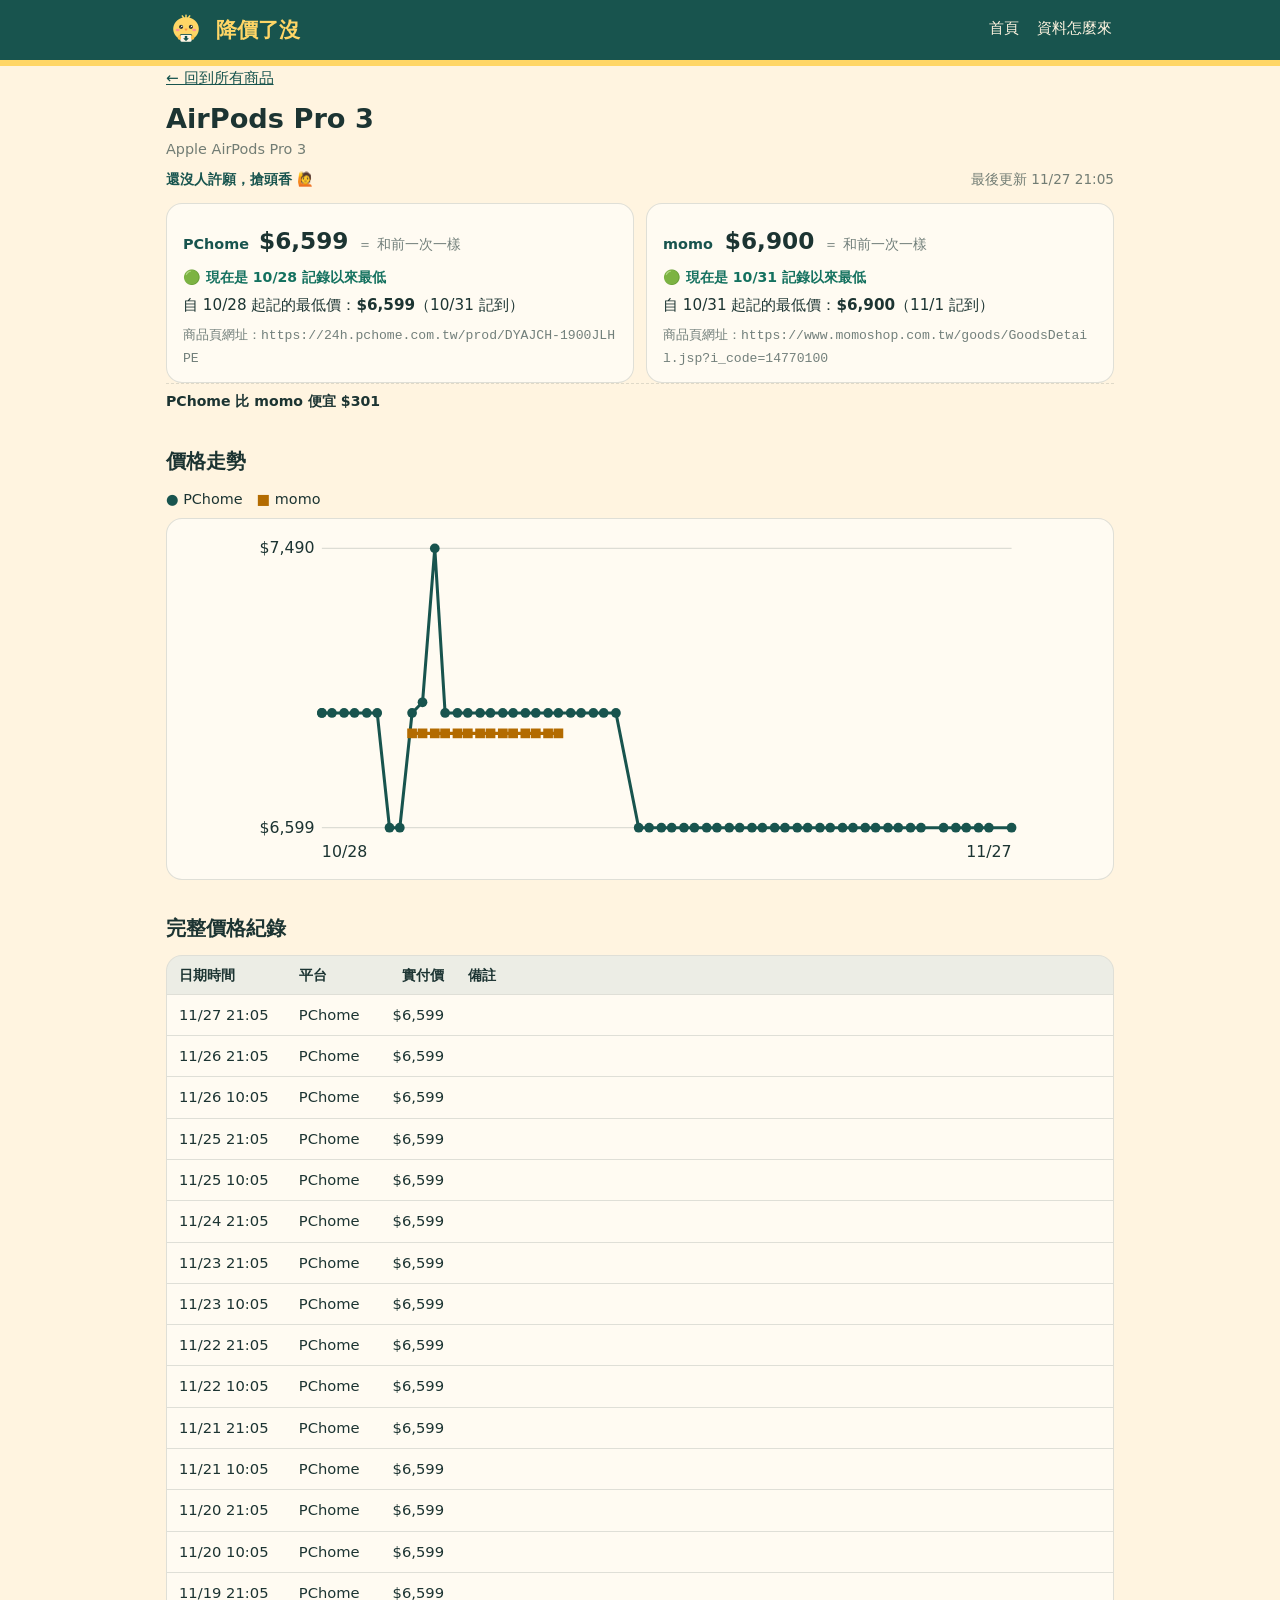
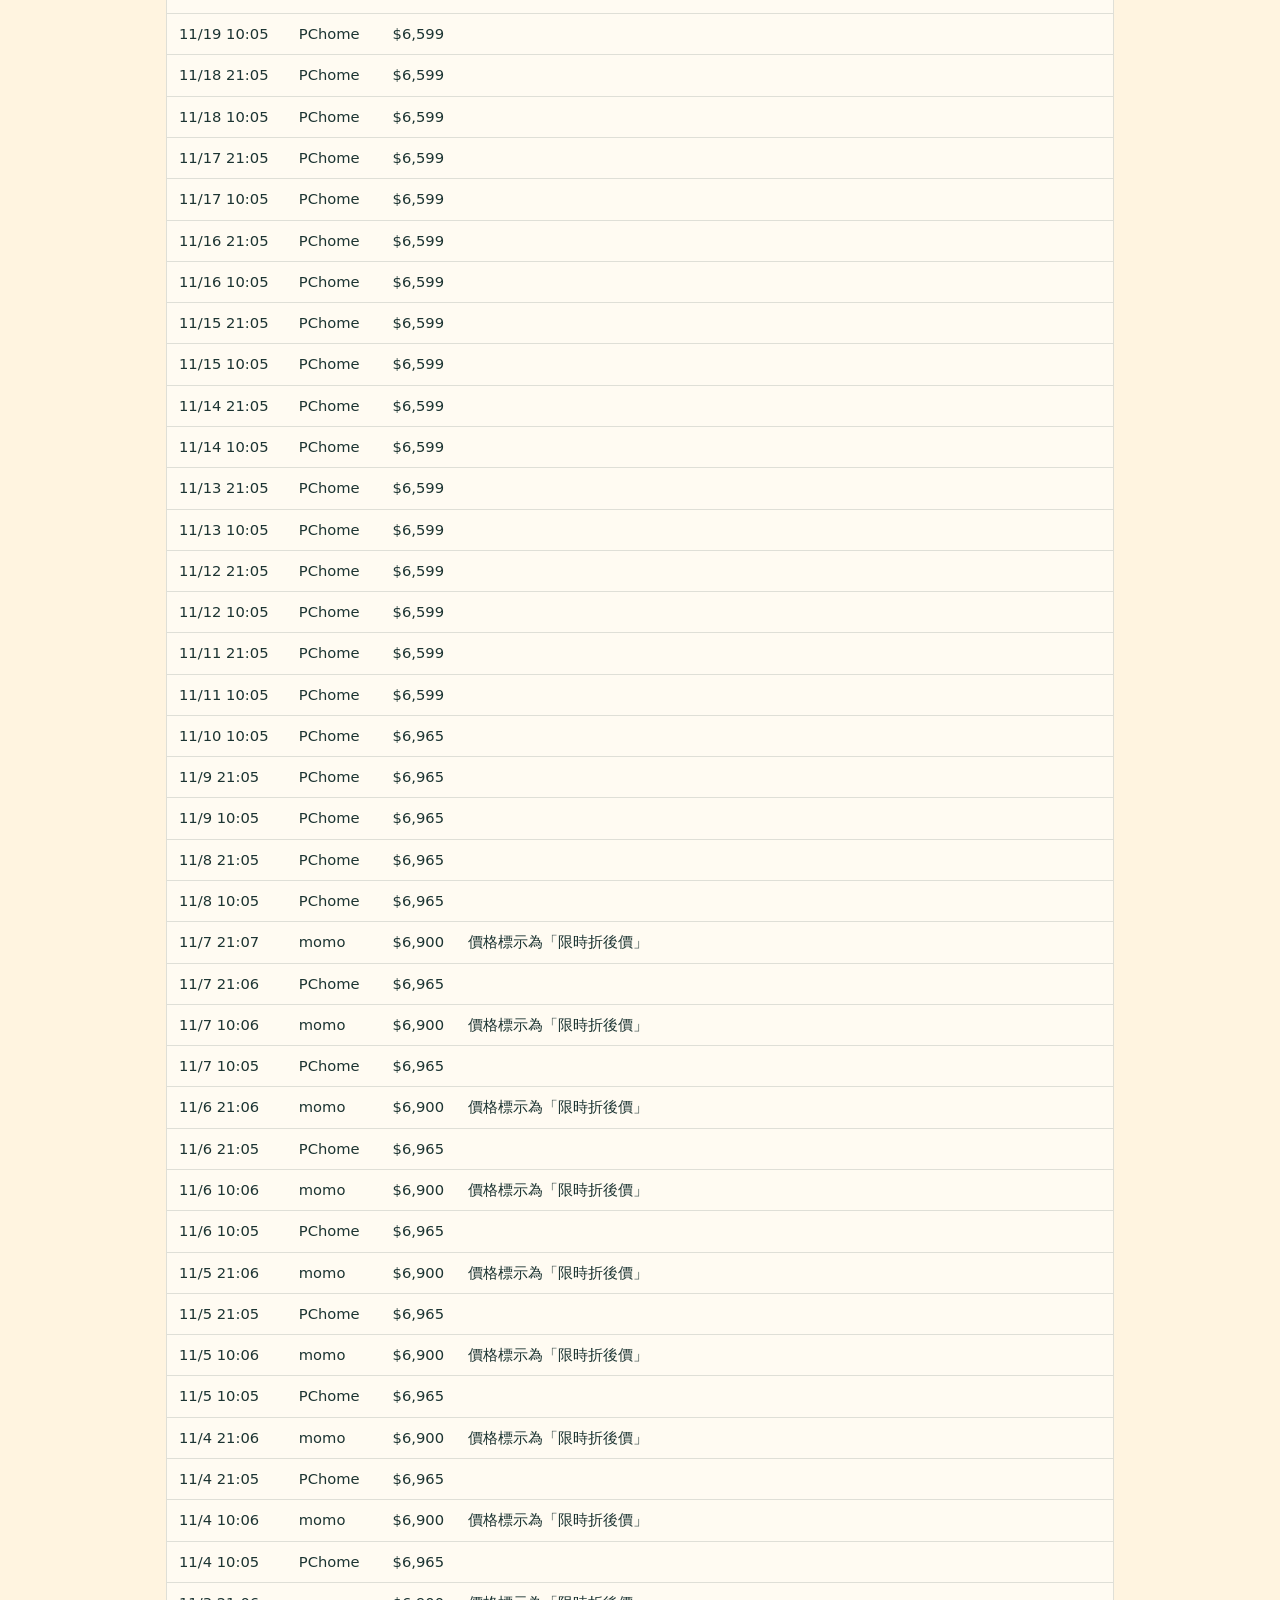
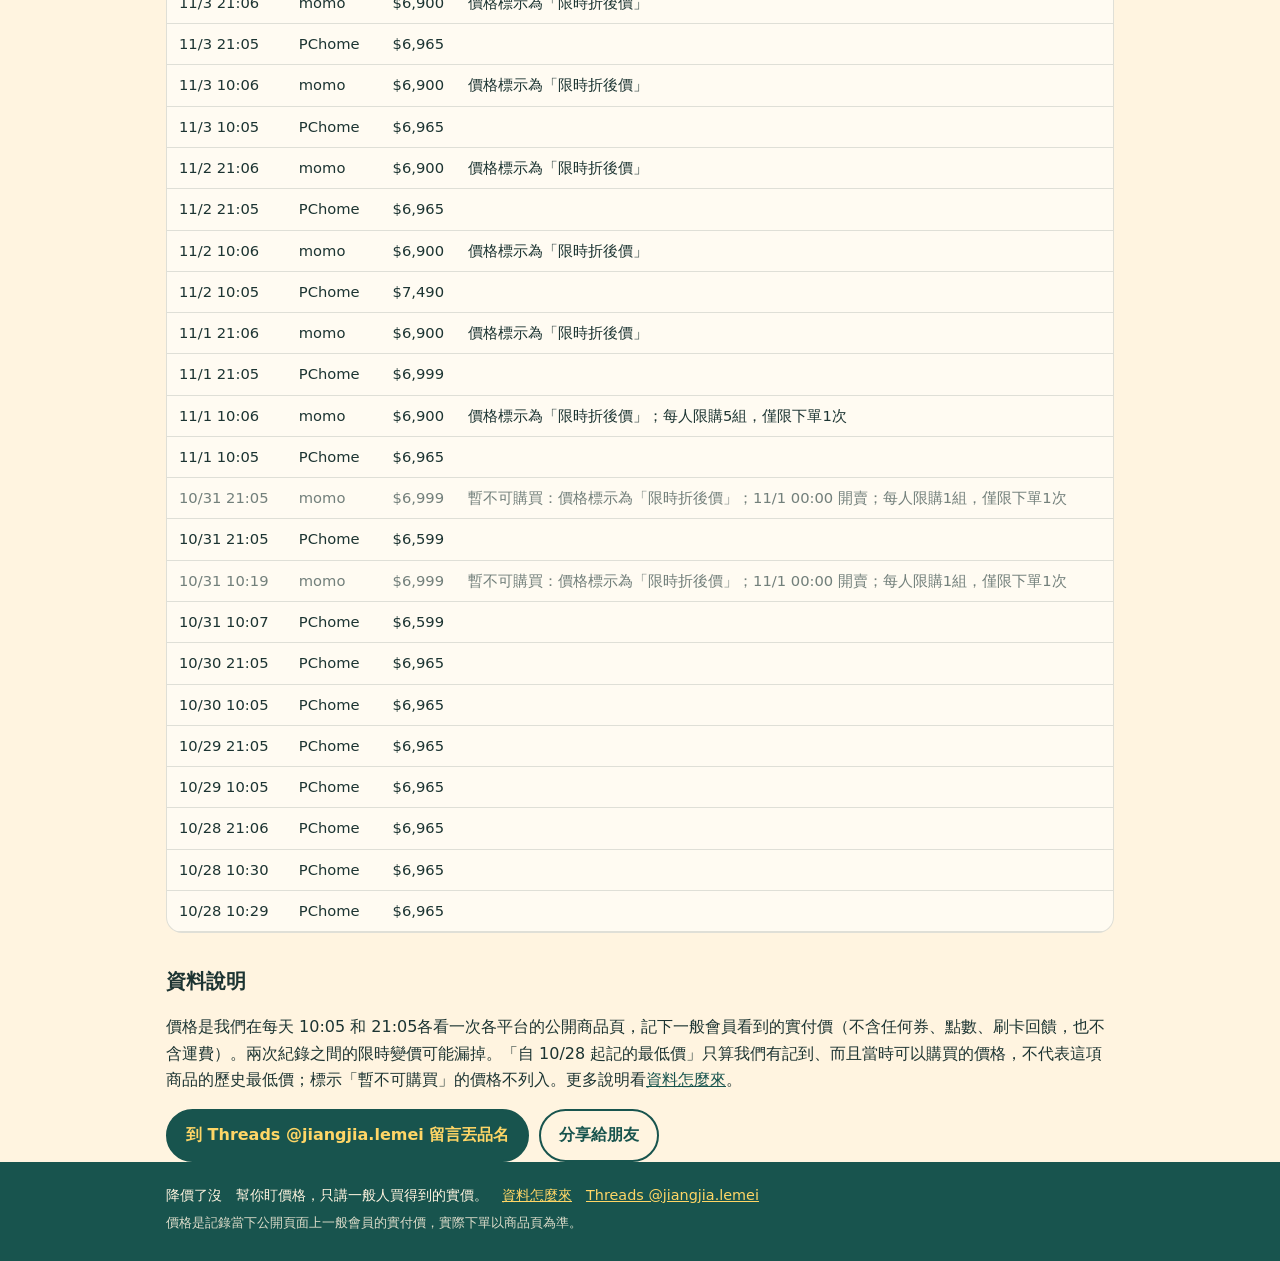
==== commit c90f6276: "網站更新 2026-11-27 21:20" ====
--- a/p/airpods.html
+++ b/p/airpods.html
@@ -1,2 +1,2 @@
 <!doctype html>
-<html lang="zh-Hant"><head><meta charset="utf-8"><meta name="viewport" content="width=device-width,initial-scale=1"><title>AirPods Pro 3 價格走勢｜降價了沒</title><meta name="description" content="AirPods Pro 3 目前實付價：PChome $6,599、momo $6,900。看價格走勢與自記錄起的最低價。"><meta property="og:type" content="website"><meta property="og:locale" content="zh_TW"><meta property="og:site_name" content="降價了沒"><meta property="og:title" content="AirPods Pro 3 價格走勢｜降價了沒"><meta property="og:description" content="AirPods Pro 3 目前實付價：PChome $6,599、momo $6,900。看價格走勢與自記錄起的最低價。"><meta property="og:image" content="https://jiangjia-lemei.github.io/assets/cute-2.png"><meta name="twitter:card" content="summary"><meta property="og:url" content="https://jiangjia-lemei.github.io/p/airpods.html"><link rel="canonical" href="https://jiangjia-lemei.github.io/p/airpods.html"><link rel="icon" href="../assets/logo.png"><link rel="stylesheet" href="../assets/style.css"></head><body><header class="top"><div class="wrap bar"><a class="brand" href="../index.html"><img src="../assets/logo.png" alt="" width="40" height="40"><span>降價了沒</span></a><nav><a href="../index.html">首頁</a><a href="../about.html">資料怎麼來</a></nav></div></header><main class="wrap"><p class="crumb"><a href="../index.html">← 回到所有商品</a></p><section><h1 class="ptitle">AirPods Pro 3</h1><p class="full">Apple AirPods Pro 3</p><p class="meta"><span class="wishn">還沒人許願，搶頭香 🙋</span><span>最後更新 11/26 21:05</span></p><div class="prices big"><div class="pblock"><div class="prow"><span class="pname">PChome</span><span class="pprice">$6,599</span><span class="delta flat">＝ 和前一次一樣</span></div><p class="pjudge good">🟢 現在是 10/28 記錄以來最低</p><p class="lowline">自 10/28 起記的最低價：<b>$6,599</b>（10/31 記到）</p><p class="url">商品頁網址：<code>https://24h.pchome.com.tw/prod/DYAJCH-1900JLHPE</code></p></div><div class="pblock"><div class="prow"><span class="pname">momo</span><span class="pprice">$6,900</span><span class="delta flat">＝ 和前一次一樣</span></div><p class="pjudge good">🟢 現在是 10/31 記錄以來最低</p><p class="lowline">自 10/31 起記的最低價：<b>$6,900</b>（11/1 記到）</p><p class="url">商品頁網址：<code>https://www.momoshop.com.tw/goods/GoodsDetail.jsp?i_code=14770100</code></p></div></div><p class="pjudge cmp">PChome 比 momo 便宜 $301</p></section><section><h2>價格走勢</h2><p class="legend"><span style="color:#18544e">●</span> PChome　<span style="color:#b36b00">■</span> momo</p><div class="chartbox"><svg class="chart chart-lg" viewBox="0 0 640 280" role="img" aria-label="AirPods Pro 3 價格走勢圖" xmlns="http://www.w3.org/2000/svg"><line x1="58" y1="16.0" x2="626" y2="16.0" stroke="#1c3432" stroke-opacity=".15"/><text x="52" y="20.0" text-anchor="end" font-size="13" fill="#1c3432">$7,490</text><line x1="58" y1="246.0" x2="626" y2="246.0" stroke="#1c3432" stroke-opacity=".15"/><text x="52" y="250.0" text-anchor="end" font-size="13" fill="#1c3432">$6,599</text><text x="58" y="270" font-size="13" fill="#1c3432">10/28</text><text x="626" y="270" text-anchor="end" font-size="13" fill="#1c3432">11/26</text><polyline points="58.0,151.5 58.0,151.5 66.5,151.5 77.0,151.5 85.8,151.5 96.3,151.5 105.1,151.5 115.6,246.0 124.4,246.0 134.8,151.5 143.7,142.7 154.1,16.0 163.0,151.5 173.4,151.5 182.3,151.5 192.7,151.5 201.6,151.5 212.0,151.5 220.9,151.5 231.3,151.5 240.2,151.5 250.6,151.5 259.4,151.5 269.9,151.5 278.7,151.5 289.2,151.5 298.0,151.5 308.5,151.5 327.8,246.0 336.6,246.0 347.1,246.0 355.9,246.0 366.4,246.0 375.2,246.0 385.6,246.0 394.5,246.0 404.9,246.0 413.8,246.0 424.2,246.0 433.1,246.0 443.5,246.0 452.4,246.0 462.8,246.0 471.7,246.0 482.1,246.0 491.0,246.0 501.4,246.0 510.2,246.0 520.7,246.0 529.5,246.0 540.0,246.0 548.8,246.0 559.3,246.0 568.1,246.0 587.4,246.0 597.9,246.0 606.7,246.0 617.2,246.0 626.0,246.0" fill="none" stroke="#18544e" stroke-width="2.5" stroke-linejoin="round" stroke-linecap="round"/><g><circle cx="58.0" cy="151.5" r="4.0" fill="#18544e"/><title>PChome 10/28 10:29 $6,965</title></g><g><circle cx="58.0" cy="151.5" r="4.0" fill="#18544e"/><title>PChome 10/28 10:30 $6,965</title></g><g><circle cx="66.5" cy="151.5" r="4.0" fill="#18544e"/><title>PChome 10/28 21:06 $6,965</title></g><g><circle cx="77.0" cy="151.5" r="4.0" fill="#18544e"/><title>PChome 10/29 10:05 $6,965</title></g><g><circle cx="85.8" cy="151.5" r="4.0" fill="#18544e"/><title>PChome 10/29 21:05 $6,965</title></g><g><circle cx="96.3" cy="151.5" r="4.0" fill="#18544e"/><title>PChome 10/30 10:05 $6,965</title></g><g><circle cx="105.1" cy="151.5" r="4.0" fill="#18544e"/><title>PChome 10/30 21:05 $6,965</title></g><g><circle cx="115.6" cy="246.0" r="4.0" fill="#18544e"/><title>PChome 10/31 10:07 $6,599</title></g><g><circle cx="124.4" cy="246.0" r="4.0" fill="#18544e"/><title>PChome 10/31 21:05 $6,599</title></g><g><circle cx="134.8" cy="151.5" r="4.0" fill="#18544e"/><title>PChome 11/1 10:05 $6,965</title></g><g><circle cx="143.7" cy="142.7" r="4.0" fill="#18544e"/><title>PChome 11/1 21:05 $6,999</title></g><g><circle cx="154.1" cy="16.0" r="4.0" fill="#18544e"/><title>PChome 11/2 10:05 $7,490</title></g><g><circle cx="163.0" cy="151.5" r="4.0" fill="#18544e"/><title>PChome 11/2 21:05 $6,965</title></g><g><circle cx="173.4" cy="151.5" r="4.0" fill="#18544e"/><title>PChome 11/3 10:05 $6,965</title></g><g><circle cx="182.3" cy="151.5" r="4.0" fill="#18544e"/><title>PChome 11/3 21:05 $6,965</title></g><g><circle cx="192.7" cy="151.5" r="4.0" fill="#18544e"/><title>PChome 11/4 10:05 $6,965</title></g><g><circle cx="201.6" cy="151.5" r="4.0" fill="#18544e"/><title>PChome 11/4 21:05 $6,965</title></g><g><circle cx="212.0" cy="151.5" r="4.0" fill="#18544e"/><title>PChome 11/5 10:05 $6,965</title></g><g><circle cx="220.9" cy="151.5" r="4.0" fill="#18544e"/><title>PChome 11/5 21:05 $6,965</title></g><g><circle cx="231.3" cy="151.5" r="4.0" fill="#18544e"/><title>PChome 11/6 10:05 $6,965</title></g><g><circle cx="240.2" cy="151.5" r="4.0" fill="#18544e"/><title>PChome 11/6 21:05 $6,965</title></g><g><circle cx="250.6" cy="151.5" r="4.0" fill="#18544e"/><title>PChome 11/7 10:05 $6,965</title></g><g><circle cx="259.4" cy="151.5" r="4.0" fill="#18544e"/><title>PChome 11/7 21:06 $6,965</title></g><g><circle cx="269.9" cy="151.5" r="4.0" fill="#18544e"/><title>PChome 11/8 10:05 $6,965</title></g><g><circle cx="278.7" cy="151.5" r="4.0" fill="#18544e"/><title>PChome 11/8 21:05 $6,965</title></g><g><circle cx="289.2" cy="151.5" r="4.0" fill="#18544e"/><title>PChome 11/9 10:05 $6,965</title></g><g><circle cx="298.0" cy="151.5" r="4.0" fill="#18544e"/><title>PChome 11/9 21:05 $6,965</title></g><g><circle cx="308.5" cy="151.5" r="4.0" fill="#18544e"/><title>PChome 11/10 10:05 $6,965</title></g><g><circle cx="327.8" cy="246.0" r="4.0" fill="#18544e"/><title>PChome 11/11 10:05 $6,599</title></g><g><circle cx="336.6" cy="246.0" r="4.0" fill="#18544e"/><title>PChome 11/11 21:05 $6,599</title></g><g><circle cx="347.1" cy="246.0" r="4.0" fill="#18544e"/><title>PChome 11/12 10:05 $6,599</title></g><g><circle cx="355.9" cy="246.0" r="4.0" fill="#18544e"/><title>PChome 11/12 21:05 $6,599</title></g><g><circle cx="366.4" cy="246.0" r="4.0" fill="#18544e"/><title>PChome 11/13 10:05 $6,599</title></g><g><circle cx="375.2" cy="246.0" r="4.0" fill="#18544e"/><title>PChome 11/13 21:05 $6,599</title></g><g><circle cx="385.6" cy="246.0" r="4.0" fill="#18544e"/><title>PChome 11/14 10:05 $6,599</title></g><g><circle cx="394.5" cy="246.0" r="4.0" fill="#18544e"/><title>PChome 11/14 21:05 $6,599</title></g><g><circle cx="404.9" cy="246.0" r="4.0" fill="#18544e"/><title>PChome 11/15 10:05 $6,599</title></g><g><circle cx="413.8" cy="246.0" r="4.0" fill="#18544e"/><title>PChome 11/15 21:05 $6,599</title></g><g><circle cx="424.2" cy="246.0" r="4.0" fill="#18544e"/><title>PChome 11/16 10:05 $6,599</title></g><g><circle cx="433.1" cy="246.0" r="4.0" fill="#18544e"/><title>PChome 11/16 21:05 $6,599</title></g><g><circle cx="443.5" cy="246.0" r="4.0" fill="#18544e"/><title>PChome 11/17 10:05 $6,599</title></g><g><circle cx="452.4" cy="246.0" r="4.0" fill="#18544e"/><title>PChome 11/17 21:05 $6,599</title></g><g><circle cx="462.8" cy="246.0" r="4.0" fill="#18544e"/><title>PChome 11/18 10:05 $6,599</title></g><g><circle cx="471.7" cy="246.0" r="4.0" fill="#18544e"/><title>PChome 11/18 21:05 $6,599</title></g><g><circle cx="482.1" cy="246.0" r="4.0" fill="#18544e"/><title>PChome 11/19 10:05 $6,599</title></g><g><circle cx="491.0" cy="246.0" r="4.0" fill="#18544e"/><title>PChome 11/19 21:05 $6,599</title></g><g><circle cx="501.4" cy="246.0" r="4.0" fill="#18544e"/><title>PChome 11/20 10:05 $6,599</title></g><g><circle cx="510.2" cy="246.0" r="4.0" fill="#18544e"/><title>PChome 11/20 21:05 $6,599</title></g><g><circle cx="520.7" cy="246.0" r="4.0" fill="#18544e"/><title>PChome 11/21 10:05 $6,599</title></g><g><circle cx="529.5" cy="246.0" r="4.0" fill="#18544e"/><title>PChome 11/21 21:05 $6,599</title></g><g><circle cx="540.0" cy="246.0" r="4.0" fill="#18544e"/><title>PChome 11/22 10:05 $6,599</title></g><g><circle cx="548.8" cy="246.0" r="4.0" fill="#18544e"/><title>PChome 11/22 21:05 $6,599</title></g><g><circle cx="559.3" cy="246.0" r="4.0" fill="#18544e"/><title>PChome 11/23 10:05 $6,599</title></g><g><circle cx="568.1" cy="246.0" r="4.0" fill="#18544e"/><title>PChome 11/23 21:05 $6,599</title></g><g><circle cx="587.4" cy="246.0" r="4.0" fill="#18544e"/><title>PChome 11/24 21:05 $6,599</title></g><g><circle cx="597.9" cy="246.0" r="4.0" fill="#18544e"/><title>PChome 11/25 10:05 $6,599</title></g><g><circle cx="606.7" cy="246.0" r="4.0" fill="#18544e"/><title>PChome 11/25 21:05 $6,599</title></g><g><circle cx="617.2" cy="246.0" r="4.0" fill="#18544e"/><title>PChome 11/26 10:05 $6,599</title></g><g><circle cx="626.0" cy="246.0" r="4.0" fill="#18544e"/><title>PChome 11/26 21:05 $6,599</title></g><polyline points="134.9,168.3 143.7,168.3 154.2,168.3 163.0,168.3 173.4,168.3 182.3,168.3 192.7,168.3 201.6,168.3 212.0,168.3 220.9,168.3 231.3,168.3 240.2,168.3 250.6,168.3 259.5,168.3" fill="none" stroke="#b36b00" stroke-width="2.5" stroke-linejoin="round" stroke-linecap="round"/><g><rect x="130.9" y="164.3" width="8.0" height="8.0" fill="#b36b00"/><title>momo 11/1 10:06 $6,900</title></g><g><rect x="139.7" y="164.3" width="8.0" height="8.0" fill="#b36b00"/><title>momo 11/1 21:06 $6,900</title></g><g><rect x="150.2" y="164.3" width="8.0" height="8.0" fill="#b36b00"/><title>momo 11/2 10:06 $6,900</title></g><g><rect x="159.0" y="164.3" width="8.0" height="8.0" fill="#b36b00"/><title>momo 11/2 21:06 $6,900</title></g><g><rect x="169.4" y="164.3" width="8.0" height="8.0" fill="#b36b00"/><title>momo 11/3 10:06 $6,900</title></g><g><rect x="178.3" y="164.3" width="8.0" height="8.0" fill="#b36b00"/><title>momo 11/3 21:06 $6,900</title></g><g><rect x="188.7" y="164.3" width="8.0" height="8.0" fill="#b36b00"/><title>momo 11/4 10:06 $6,900</title></g><g><rect x="197.6" y="164.3" width="8.0" height="8.0" fill="#b36b00"/><title>momo 11/4 21:06 $6,900</title></g><g><rect x="208.0" y="164.3" width="8.0" height="8.0" fill="#b36b00"/><title>momo 11/5 10:06 $6,900</title></g><g><rect x="216.9" y="164.3" width="8.0" height="8.0" fill="#b36b00"/><title>momo 11/5 21:06 $6,900</title></g><g><rect x="227.3" y="164.3" width="8.0" height="8.0" fill="#b36b00"/><title>momo 11/6 10:06 $6,900</title></g><g><rect x="236.2" y="164.3" width="8.0" height="8.0" fill="#b36b00"/><title>momo 11/6 21:06 $6,900</title></g><g><rect x="246.6" y="164.3" width="8.0" height="8.0" fill="#b36b00"/><title>momo 11/7 10:06 $6,900</title></g><g><rect x="255.5" y="164.3" width="8.0" height="8.0" fill="#b36b00"/><title>momo 11/7 21:07 $6,900</title></g></svg></div></section><section><h2>完整價格紀錄</h2><div class="tablewrap"><table><thead><tr><th>日期時間</th><th>平台</th><th class="num">實付價</th><th>備註</th></tr></thead><tbody><tr><td>11/26 21:05</td><td>PChome</td><td class="num">$6,599</td><td></td></tr><tr><td>11/26 10:05</td><td>PChome</td><td class="num">$6,599</td><td></td></tr><tr><td>11/25 21:05</td><td>PChome</td><td class="num">$6,599</td><td></td></tr><tr><td>11/25 10:05</td><td>PChome</td><td class="num">$6,599</td><td></td></tr><tr><td>11/24 21:05</td><td>PChome</td><td class="num">$6,599</td><td></td></tr><tr><td>11/23 21:05</td><td>PChome</td><td class="num">$6,599</td><td></td></tr><tr><td>11/23 10:05</td><td>PChome</td><td class="num">$6,599</td><td></td></tr><tr><td>11/22 21:05</td><td>PChome</td><td class="num">$6,599</td><td></td></tr><tr><td>11/22 10:05</td><td>PChome</td><td class="num">$6,599</td><td></td></tr><tr><td>11/21 21:05</td><td>PChome</td><td class="num">$6,599</td><td></td></tr><tr><td>11/21 10:05</td><td>PChome</td><td class="num">$6,599</td><td></td></tr><tr><td>11/20 21:05</td><td>PChome</td><td class="num">$6,599</td><td></td></tr><tr><td>11/20 10:05</td><td>PChome</td><td class="num">$6,599</td><td></td></tr><tr><td>11/19 21:05</td><td>PChome</td><td class="num">$6,599</td><td></td></tr><tr><td>11/19 10:05</td><td>PChome</td><td class="num">$6,599</td><td></td></tr><tr><td>11/18 21:05</td><td>PChome</td><td class="num">$6,599</td><td></td></tr><tr><td>11/18 10:05</td><td>PChome</td><td class="num">$6,599</td><td></td></tr><tr><td>11/17 21:05</td><td>PChome</td><td class="num">$6,599</td><td></td></tr><tr><td>11/17 10:05</td><td>PChome</td><td class="num">$6,599</td><td></td></tr><tr><td>11/16 21:05</td><td>PChome</td><td class="num">$6,599</td><td></td></tr><tr><td>11/16 10:05</td><td>PChome</td><td class="num">$6,599</td><td></td></tr><tr><td>11/15 21:05</td><td>PChome</td><td class="num">$6,599</td><td></td></tr><tr><td>11/15 10:05</td><td>PChome</td><td class="num">$6,599</td><td></td></tr><tr><td>11/14 21:05</td><td>PChome</td><td class="num">$6,599</td><td></td></tr><tr><td>11/14 10:05</td><td>PChome</td><td class="num">$6,599</td><td></td></tr><tr><td>11/13 21:05</td><td>PChome</td><td class="num">$6,599</td><td></td></tr><tr><td>11/13 10:05</td><td>PChome</td><td class="num">$6,599</td><td></td></tr><tr><td>11/12 21:05</td><td>PChome</td><td class="num">$6,599</td><td></td></tr><tr><td>11/12 10:05</td><td>PChome</td><td class="num">$6,599</td><td></td></tr><tr><td>11/11 21:05</td><td>PChome</td><td class="num">$6,599</td><td></td></tr><tr><td>11/11 10:05</td><td>PChome</td><td class="num">$6,599</td><td></td></tr><tr><td>11/10 10:05</td><td>PChome</td><td class="num">$6,965</td><td></td></tr><tr><td>11/9 21:05</td><td>PChome</td><td class="num">$6,965</td><td></td></tr><tr><td>11/9 10:05</td><td>PChome</td><td class="num">$6,965</td><td></td></tr><tr><td>11/8 21:05</td><td>PChome</td><td class="num">$6,965</td><td></td></tr><tr><td>11/8 10:05</td><td>PChome</td><td class="num">$6,965</td><td></td></tr><tr><td>11/7 21:07</td><td>momo</td><td class="num">$6,900</td><td>價格標示為「限時折後價」</td></tr><tr><td>11/7 21:06</td><td>PChome</td><td class="num">$6,965</td><td></td></tr><tr><td>11/7 10:06</td><td>momo</td><td class="num">$6,900</td><td>價格標示為「限時折後價」</td></tr><tr><td>11/7 10:05</td><td>PChome</td><td class="num">$6,965</td><td></td></tr><tr><td>11/6 21:06</td><td>momo</td><td class="num">$6,900</td><td>價格標示為「限時折後價」</td></tr><tr><td>11/6 21:05</td><td>PChome</td><td class="num">$6,965</td><td></td></tr><tr><td>11/6 10:06</td><td>momo</td><td class="num">$6,900</td><td>價格標示為「限時折後價」</td></tr><tr><td>11/6 10:05</td><td>PChome</td><td class="num">$6,965</td><td></td></tr><tr><td>11/5 21:06</td><td>momo</td><td class="num">$6,900</td><td>價格標示為「限時折後價」</td></tr><tr><td>11/5 21:05</td><td>PChome</td><td class="num">$6,965</td><td></td></tr><tr><td>11/5 10:06</td><td>momo</td><td class="num">$6,900</td><td>價格標示為「限時折後價」</td></tr><tr><td>11/5 10:05</td><td>PChome</td><td class="num">$6,965</td><td></td></tr><tr><td>11/4 21:06</td><td>momo</td><td class="num">$6,900</td><td>價格標示為「限時折後價」</td></tr><tr><td>11/4 21:05</td><td>PChome</td><td class="num">$6,965</td><td></td></tr><tr><td>11/4 10:06</td><td>momo</td><td class="num">$6,900</td><td>價格標示為「限時折後價」</td></tr><tr><td>11/4 10:05</td><td>PChome</td><td class="num">$6,965</td><td></td></tr><tr><td>11/3 21:06</td><td>momo</td><td class="num">$6,900</td><td>價格標示為「限時折後價」</td></tr><tr><td>11/3 21:05</td><td>PChome</td><td class="num">$6,965</td><td></td></tr><tr><td>11/3 10:06</td><td>momo</td><td class="num">$6,900</td><td>價格標示為「限時折後價」</td></tr><tr><td>11/3 10:05</td><td>PChome</td><td class="num">$6,965</td><td></td></tr><tr><td>11/2 21:06</td><td>momo</td><td class="num">$6,900</td><td>價格標示為「限時折後價」</td></tr><tr><td>11/2 21:05</td><td>PChome</td><td class="num">$6,965</td><td></td></tr><tr><td>11/2 10:06</td><td>momo</td><td class="num">$6,900</td><td>價格標示為「限時折後價」</td></tr><tr><td>11/2 10:05</td><td>PChome</td><td class="num">$7,490</td><td></td></tr><tr><td>11/1 21:06</td><td>momo</td><td class="num">$6,900</td><td>價格標示為「限時折後價」</td></tr><tr><td>11/1 21:05</td><td>PChome</td><td class="num">$6,999</td><td></td></tr><tr><td>11/1 10:06</td><td>momo</td><td class="num">$6,900</td><td>價格標示為「限時折後價」；每人限購5組，僅限下單1次</td></tr><tr><td>11/1 10:05</td><td>PChome</td><td class="num">$6,965</td><td></td></tr><tr class="off"><td>10/31 21:05</td><td>momo</td><td class="num">$6,999</td><td>暫不可購買：價格標示為「限時折後價」；11/1 00:00 開賣；每人限購1組，僅限下單1次</td></tr><tr><td>10/31 21:05</td><td>PChome</td><td class="num">$6,599</td><td></td></tr><tr class="off"><td>10/31 10:19</td><td>momo</td><td class="num">$6,999</td><td>暫不可購買：價格標示為「限時折後價」；11/1 00:00 開賣；每人限購1組，僅限下單1次</td></tr><tr><td>10/31 10:07</td><td>PChome</td><td class="num">$6,599</td><td></td></tr><tr><td>10/30 21:05</td><td>PChome</td><td class="num">$6,965</td><td></td></tr><tr><td>10/30 10:05</td><td>PChome</td><td class="num">$6,965</td><td></td></tr><tr><td>10/29 21:05</td><td>PChome</td><td class="num">$6,965</td><td></td></tr><tr><td>10/29 10:05</td><td>PChome</td><td class="num">$6,965</td><td></td></tr><tr><td>10/28 21:06</td><td>PChome</td><td class="num">$6,965</td><td></td></tr><tr><td>10/28 10:30</td><td>PChome</td><td class="num">$6,965</td><td></td></tr><tr><td>10/28 10:29</td><td>PChome</td><td class="num">$6,965</td><td></td></tr></tbody></table></div></section><section class="howto"><h2>資料說明</h2><p>價格是我們在每天 10:05 和 21:05各看一次各平台的公開商品頁，記下一般會員看到的實付價（不含任何券、點數、刷卡回饋，也不含運費）。兩次紀錄之間的限時變價可能漏掉。「自 10/28 起記的最低價」只算我們有記到、而且當時可以購買的價格，不代表這項商品的歷史最低價；標示「暫不可購買」的價格不列入。更多說明看<a href="../about.html">資料怎麼來</a>。</p></section><section><div class="actions"><a class="btn primary" href="https://www.threads.com/@jiangjia.lemei" target="_blank" rel="noopener">到 Threads @jiangjia.lemei 留言丟品名</a><button type="button" class="btn ghost" data-share>分享給朋友</button></div></section></main><footer><div class="wrap"><p>降價了沒　幫你盯價格，只講一般人買得到的實價。　<a href="../about.html">資料怎麼來</a>　<a href="https://www.threads.com/@jiangjia.lemei" target="_blank" rel="noopener">Threads @jiangjia.lemei</a></p><p class="small">價格是記錄當下公開頁面上一般會員的實付價，實際下單以商品頁為準。</p></div></footer><script src="../assets/app.js"></script></body></html>+<html lang="zh-Hant"><head><meta charset="utf-8"><meta name="viewport" content="width=device-width,initial-scale=1"><title>AirPods Pro 3 價格走勢｜降價了沒</title><meta name="description" content="AirPods Pro 3 目前實付價：PChome $6,599、momo $6,900。看價格走勢與自記錄起的最低價。"><meta property="og:type" content="website"><meta property="og:locale" content="zh_TW"><meta property="og:site_name" content="降價了沒"><meta property="og:title" content="AirPods Pro 3 價格走勢｜降價了沒"><meta property="og:description" content="AirPods Pro 3 目前實付價：PChome $6,599、momo $6,900。看價格走勢與自記錄起的最低價。"><meta property="og:image" content="https://jiangjia-lemei.github.io/assets/cute-2.png"><meta name="twitter:card" content="summary"><meta property="og:url" content="https://jiangjia-lemei.github.io/p/airpods.html"><link rel="canonical" href="https://jiangjia-lemei.github.io/p/airpods.html"><link rel="icon" href="../assets/logo.png"><link rel="stylesheet" href="../assets/style.css"></head><body><header class="top"><div class="wrap bar"><a class="brand" href="../index.html"><img src="../assets/logo.png" alt="" width="40" height="40"><span>降價了沒</span></a><nav><a href="../index.html">首頁</a><a href="../about.html">資料怎麼來</a></nav></div></header><main class="wrap"><p class="crumb"><a href="../index.html">← 回到所有商品</a></p><section><h1 class="ptitle">AirPods Pro 3</h1><p class="full">Apple AirPods Pro 3</p><p class="meta"><span class="wishn">還沒人許願，搶頭香 🙋</span><span>最後更新 11/27 21:05</span></p><div class="prices big"><div class="pblock"><div class="prow"><span class="pname">PChome</span><span class="pprice">$6,599</span><span class="delta flat">＝ 和前一次一樣</span></div><p class="pjudge good">🟢 現在是 10/28 記錄以來最低</p><p class="lowline">自 10/28 起記的最低價：<b>$6,599</b>（10/31 記到）</p><p class="url">商品頁網址：<code>https://24h.pchome.com.tw/prod/DYAJCH-1900JLHPE</code></p></div><div class="pblock"><div class="prow"><span class="pname">momo</span><span class="pprice">$6,900</span><span class="delta flat">＝ 和前一次一樣</span></div><p class="pjudge good">🟢 現在是 10/31 記錄以來最低</p><p class="lowline">自 10/31 起記的最低價：<b>$6,900</b>（11/1 記到）</p><p class="url">商品頁網址：<code>https://www.momoshop.com.tw/goods/GoodsDetail.jsp?i_code=14770100</code></p></div></div><p class="pjudge cmp">PChome 比 momo 便宜 $301</p></section><section><h2>價格走勢</h2><p class="legend"><span style="color:#18544e">●</span> PChome　<span style="color:#b36b00">■</span> momo</p><div class="chartbox"><svg class="chart chart-lg" viewBox="0 0 640 280" role="img" aria-label="AirPods Pro 3 價格走勢圖" xmlns="http://www.w3.org/2000/svg"><line x1="58" y1="16.0" x2="626" y2="16.0" stroke="#1c3432" stroke-opacity=".15"/><text x="52" y="20.0" text-anchor="end" font-size="13" fill="#1c3432">$7,490</text><line x1="58" y1="246.0" x2="626" y2="246.0" stroke="#1c3432" stroke-opacity=".15"/><text x="52" y="250.0" text-anchor="end" font-size="13" fill="#1c3432">$6,599</text><text x="58" y="270" font-size="13" fill="#1c3432">10/28</text><text x="626" y="270" text-anchor="end" font-size="13" fill="#1c3432">11/27</text><polyline points="58.0,151.5 58.0,151.5 66.3,151.5 76.3,151.5 84.9,151.5 95.0,151.5 103.6,151.5 113.7,246.0 122.2,246.0 132.3,151.5 140.9,142.7 151.0,16.0 159.5,151.5 169.6,151.5 178.2,151.5 188.3,151.5 196.9,151.5 207.0,151.5 215.5,151.5 225.6,151.5 234.2,151.5 244.3,151.5 252.8,151.5 262.9,151.5 271.5,151.5 281.6,151.5 290.1,151.5 300.2,151.5 318.9,246.0 327.5,246.0 337.6,246.0 346.1,246.0 356.2,246.0 364.8,246.0 374.9,246.0 383.4,246.0 393.5,246.0 402.1,246.0 412.2,246.0 420.8,246.0 430.9,246.0 439.4,246.0 449.5,246.0 458.1,246.0 468.2,246.0 476.7,246.0 486.8,246.0 495.4,246.0 505.5,246.0 514.0,246.0 524.2,246.0 532.7,246.0 542.8,246.0 551.4,246.0 570.0,246.0 580.1,246.0 588.7,246.0 598.8,246.0 607.3,246.0 626.0,246.0" fill="none" stroke="#18544e" stroke-width="2.5" stroke-linejoin="round" stroke-linecap="round"/><g><circle cx="58.0" cy="151.5" r="4.0" fill="#18544e"/><title>PChome 10/28 10:29 $6,965</title></g><g><circle cx="58.0" cy="151.5" r="4.0" fill="#18544e"/><title>PChome 10/28 10:30 $6,965</title></g><g><circle cx="66.3" cy="151.5" r="4.0" fill="#18544e"/><title>PChome 10/28 21:06 $6,965</title></g><g><circle cx="76.3" cy="151.5" r="4.0" fill="#18544e"/><title>PChome 10/29 10:05 $6,965</title></g><g><circle cx="84.9" cy="151.5" r="4.0" fill="#18544e"/><title>PChome 10/29 21:05 $6,965</title></g><g><circle cx="95.0" cy="151.5" r="4.0" fill="#18544e"/><title>PChome 10/30 10:05 $6,965</title></g><g><circle cx="103.6" cy="151.5" r="4.0" fill="#18544e"/><title>PChome 10/30 21:05 $6,965</title></g><g><circle cx="113.7" cy="246.0" r="4.0" fill="#18544e"/><title>PChome 10/31 10:07 $6,599</title></g><g><circle cx="122.2" cy="246.0" r="4.0" fill="#18544e"/><title>PChome 10/31 21:05 $6,599</title></g><g><circle cx="132.3" cy="151.5" r="4.0" fill="#18544e"/><title>PChome 11/1 10:05 $6,965</title></g><g><circle cx="140.9" cy="142.7" r="4.0" fill="#18544e"/><title>PChome 11/1 21:05 $6,999</title></g><g><circle cx="151.0" cy="16.0" r="4.0" fill="#18544e"/><title>PChome 11/2 10:05 $7,490</title></g><g><circle cx="159.5" cy="151.5" r="4.0" fill="#18544e"/><title>PChome 11/2 21:05 $6,965</title></g><g><circle cx="169.6" cy="151.5" r="4.0" fill="#18544e"/><title>PChome 11/3 10:05 $6,965</title></g><g><circle cx="178.2" cy="151.5" r="4.0" fill="#18544e"/><title>PChome 11/3 21:05 $6,965</title></g><g><circle cx="188.3" cy="151.5" r="4.0" fill="#18544e"/><title>PChome 11/4 10:05 $6,965</title></g><g><circle cx="196.9" cy="151.5" r="4.0" fill="#18544e"/><title>PChome 11/4 21:05 $6,965</title></g><g><circle cx="207.0" cy="151.5" r="4.0" fill="#18544e"/><title>PChome 11/5 10:05 $6,965</title></g><g><circle cx="215.5" cy="151.5" r="4.0" fill="#18544e"/><title>PChome 11/5 21:05 $6,965</title></g><g><circle cx="225.6" cy="151.5" r="4.0" fill="#18544e"/><title>PChome 11/6 10:05 $6,965</title></g><g><circle cx="234.2" cy="151.5" r="4.0" fill="#18544e"/><title>PChome 11/6 21:05 $6,965</title></g><g><circle cx="244.3" cy="151.5" r="4.0" fill="#18544e"/><title>PChome 11/7 10:05 $6,965</title></g><g><circle cx="252.8" cy="151.5" r="4.0" fill="#18544e"/><title>PChome 11/7 21:06 $6,965</title></g><g><circle cx="262.9" cy="151.5" r="4.0" fill="#18544e"/><title>PChome 11/8 10:05 $6,965</title></g><g><circle cx="271.5" cy="151.5" r="4.0" fill="#18544e"/><title>PChome 11/8 21:05 $6,965</title></g><g><circle cx="281.6" cy="151.5" r="4.0" fill="#18544e"/><title>PChome 11/9 10:05 $6,965</title></g><g><circle cx="290.1" cy="151.5" r="4.0" fill="#18544e"/><title>PChome 11/9 21:05 $6,965</title></g><g><circle cx="300.2" cy="151.5" r="4.0" fill="#18544e"/><title>PChome 11/10 10:05 $6,965</title></g><g><circle cx="318.9" cy="246.0" r="4.0" fill="#18544e"/><title>PChome 11/11 10:05 $6,599</title></g><g><circle cx="327.5" cy="246.0" r="4.0" fill="#18544e"/><title>PChome 11/11 21:05 $6,599</title></g><g><circle cx="337.6" cy="246.0" r="4.0" fill="#18544e"/><title>PChome 11/12 10:05 $6,599</title></g><g><circle cx="346.1" cy="246.0" r="4.0" fill="#18544e"/><title>PChome 11/12 21:05 $6,599</title></g><g><circle cx="356.2" cy="246.0" r="4.0" fill="#18544e"/><title>PChome 11/13 10:05 $6,599</title></g><g><circle cx="364.8" cy="246.0" r="4.0" fill="#18544e"/><title>PChome 11/13 21:05 $6,599</title></g><g><circle cx="374.9" cy="246.0" r="4.0" fill="#18544e"/><title>PChome 11/14 10:05 $6,599</title></g><g><circle cx="383.4" cy="246.0" r="4.0" fill="#18544e"/><title>PChome 11/14 21:05 $6,599</title></g><g><circle cx="393.5" cy="246.0" r="4.0" fill="#18544e"/><title>PChome 11/15 10:05 $6,599</title></g><g><circle cx="402.1" cy="246.0" r="4.0" fill="#18544e"/><title>PChome 11/15 21:05 $6,599</title></g><g><circle cx="412.2" cy="246.0" r="4.0" fill="#18544e"/><title>PChome 11/16 10:05 $6,599</title></g><g><circle cx="420.8" cy="246.0" r="4.0" fill="#18544e"/><title>PChome 11/16 21:05 $6,599</title></g><g><circle cx="430.9" cy="246.0" r="4.0" fill="#18544e"/><title>PChome 11/17 10:05 $6,599</title></g><g><circle cx="439.4" cy="246.0" r="4.0" fill="#18544e"/><title>PChome 11/17 21:05 $6,599</title></g><g><circle cx="449.5" cy="246.0" r="4.0" fill="#18544e"/><title>PChome 11/18 10:05 $6,599</title></g><g><circle cx="458.1" cy="246.0" r="4.0" fill="#18544e"/><title>PChome 11/18 21:05 $6,599</title></g><g><circle cx="468.2" cy="246.0" r="4.0" fill="#18544e"/><title>PChome 11/19 10:05 $6,599</title></g><g><circle cx="476.7" cy="246.0" r="4.0" fill="#18544e"/><title>PChome 11/19 21:05 $6,599</title></g><g><circle cx="486.8" cy="246.0" r="4.0" fill="#18544e"/><title>PChome 11/20 10:05 $6,599</title></g><g><circle cx="495.4" cy="246.0" r="4.0" fill="#18544e"/><title>PChome 11/20 21:05 $6,599</title></g><g><circle cx="505.5" cy="246.0" r="4.0" fill="#18544e"/><title>PChome 11/21 10:05 $6,599</title></g><g><circle cx="514.0" cy="246.0" r="4.0" fill="#18544e"/><title>PChome 11/21 21:05 $6,599</title></g><g><circle cx="524.2" cy="246.0" r="4.0" fill="#18544e"/><title>PChome 11/22 10:05 $6,599</title></g><g><circle cx="532.7" cy="246.0" r="4.0" fill="#18544e"/><title>PChome 11/22 21:05 $6,599</title></g><g><circle cx="542.8" cy="246.0" r="4.0" fill="#18544e"/><title>PChome 11/23 10:05 $6,599</title></g><g><circle cx="551.4" cy="246.0" r="4.0" fill="#18544e"/><title>PChome 11/23 21:05 $6,599</title></g><g><circle cx="570.0" cy="246.0" r="4.0" fill="#18544e"/><title>PChome 11/24 21:05 $6,599</title></g><g><circle cx="580.1" cy="246.0" r="4.0" fill="#18544e"/><title>PChome 11/25 10:05 $6,599</title></g><g><circle cx="588.7" cy="246.0" r="4.0" fill="#18544e"/><title>PChome 11/25 21:05 $6,599</title></g><g><circle cx="598.8" cy="246.0" r="4.0" fill="#18544e"/><title>PChome 11/26 10:05 $6,599</title></g><g><circle cx="607.3" cy="246.0" r="4.0" fill="#18544e"/><title>PChome 11/26 21:05 $6,599</title></g><g><circle cx="626.0" cy="246.0" r="4.0" fill="#18544e"/><title>PChome 11/27 21:05 $6,599</title></g><polyline points="132.3,168.3 140.9,168.3 151.0,168.3 159.5,168.3 169.7,168.3 178.2,168.3 188.3,168.3 196.9,168.3 207.0,168.3 215.5,168.3 225.6,168.3 234.2,168.3 244.3,168.3 252.8,168.3" fill="none" stroke="#b36b00" stroke-width="2.5" stroke-linejoin="round" stroke-linecap="round"/><g><rect x="128.3" y="164.3" width="8.0" height="8.0" fill="#b36b00"/><title>momo 11/1 10:06 $6,900</title></g><g><rect x="136.9" y="164.3" width="8.0" height="8.0" fill="#b36b00"/><title>momo 11/1 21:06 $6,900</title></g><g><rect x="147.0" y="164.3" width="8.0" height="8.0" fill="#b36b00"/><title>momo 11/2 10:06 $6,900</title></g><g><rect x="155.5" y="164.3" width="8.0" height="8.0" fill="#b36b00"/><title>momo 11/2 21:06 $6,900</title></g><g><rect x="165.7" y="164.3" width="8.0" height="8.0" fill="#b36b00"/><title>momo 11/3 10:06 $6,900</title></g><g><rect x="174.2" y="164.3" width="8.0" height="8.0" fill="#b36b00"/><title>momo 11/3 21:06 $6,900</title></g><g><rect x="184.3" y="164.3" width="8.0" height="8.0" fill="#b36b00"/><title>momo 11/4 10:06 $6,900</title></g><g><rect x="192.9" y="164.3" width="8.0" height="8.0" fill="#b36b00"/><title>momo 11/4 21:06 $6,900</title></g><g><rect x="203.0" y="164.3" width="8.0" height="8.0" fill="#b36b00"/><title>momo 11/5 10:06 $6,900</title></g><g><rect x="211.5" y="164.3" width="8.0" height="8.0" fill="#b36b00"/><title>momo 11/5 21:06 $6,900</title></g><g><rect x="221.6" y="164.3" width="8.0" height="8.0" fill="#b36b00"/><title>momo 11/6 10:06 $6,900</title></g><g><rect x="230.2" y="164.3" width="8.0" height="8.0" fill="#b36b00"/><title>momo 11/6 21:06 $6,900</title></g><g><rect x="240.3" y="164.3" width="8.0" height="8.0" fill="#b36b00"/><title>momo 11/7 10:06 $6,900</title></g><g><rect x="248.8" y="164.3" width="8.0" height="8.0" fill="#b36b00"/><title>momo 11/7 21:07 $6,900</title></g></svg></div></section><section><h2>完整價格紀錄</h2><div class="tablewrap"><table><thead><tr><th>日期時間</th><th>平台</th><th class="num">實付價</th><th>備註</th></tr></thead><tbody><tr><td>11/27 21:05</td><td>PChome</td><td class="num">$6,599</td><td></td></tr><tr><td>11/26 21:05</td><td>PChome</td><td class="num">$6,599</td><td></td></tr><tr><td>11/26 10:05</td><td>PChome</td><td class="num">$6,599</td><td></td></tr><tr><td>11/25 21:05</td><td>PChome</td><td class="num">$6,599</td><td></td></tr><tr><td>11/25 10:05</td><td>PChome</td><td class="num">$6,599</td><td></td></tr><tr><td>11/24 21:05</td><td>PChome</td><td class="num">$6,599</td><td></td></tr><tr><td>11/23 21:05</td><td>PChome</td><td class="num">$6,599</td><td></td></tr><tr><td>11/23 10:05</td><td>PChome</td><td class="num">$6,599</td><td></td></tr><tr><td>11/22 21:05</td><td>PChome</td><td class="num">$6,599</td><td></td></tr><tr><td>11/22 10:05</td><td>PChome</td><td class="num">$6,599</td><td></td></tr><tr><td>11/21 21:05</td><td>PChome</td><td class="num">$6,599</td><td></td></tr><tr><td>11/21 10:05</td><td>PChome</td><td class="num">$6,599</td><td></td></tr><tr><td>11/20 21:05</td><td>PChome</td><td class="num">$6,599</td><td></td></tr><tr><td>11/20 10:05</td><td>PChome</td><td class="num">$6,599</td><td></td></tr><tr><td>11/19 21:05</td><td>PChome</td><td class="num">$6,599</td><td></td></tr><tr><td>11/19 10:05</td><td>PChome</td><td class="num">$6,599</td><td></td></tr><tr><td>11/18 21:05</td><td>PChome</td><td class="num">$6,599</td><td></td></tr><tr><td>11/18 10:05</td><td>PChome</td><td class="num">$6,599</td><td></td></tr><tr><td>11/17 21:05</td><td>PChome</td><td class="num">$6,599</td><td></td></tr><tr><td>11/17 10:05</td><td>PChome</td><td class="num">$6,599</td><td></td></tr><tr><td>11/16 21:05</td><td>PChome</td><td class="num">$6,599</td><td></td></tr><tr><td>11/16 10:05</td><td>PChome</td><td class="num">$6,599</td><td></td></tr><tr><td>11/15 21:05</td><td>PChome</td><td class="num">$6,599</td><td></td></tr><tr><td>11/15 10:05</td><td>PChome</td><td class="num">$6,599</td><td></td></tr><tr><td>11/14 21:05</td><td>PChome</td><td class="num">$6,599</td><td></td></tr><tr><td>11/14 10:05</td><td>PChome</td><td class="num">$6,599</td><td></td></tr><tr><td>11/13 21:05</td><td>PChome</td><td class="num">$6,599</td><td></td></tr><tr><td>11/13 10:05</td><td>PChome</td><td class="num">$6,599</td><td></td></tr><tr><td>11/12 21:05</td><td>PChome</td><td class="num">$6,599</td><td></td></tr><tr><td>11/12 10:05</td><td>PChome</td><td class="num">$6,599</td><td></td></tr><tr><td>11/11 21:05</td><td>PChome</td><td class="num">$6,599</td><td></td></tr><tr><td>11/11 10:05</td><td>PChome</td><td class="num">$6,599</td><td></td></tr><tr><td>11/10 10:05</td><td>PChome</td><td class="num">$6,965</td><td></td></tr><tr><td>11/9 21:05</td><td>PChome</td><td class="num">$6,965</td><td></td></tr><tr><td>11/9 10:05</td><td>PChome</td><td class="num">$6,965</td><td></td></tr><tr><td>11/8 21:05</td><td>PChome</td><td class="num">$6,965</td><td></td></tr><tr><td>11/8 10:05</td><td>PChome</td><td class="num">$6,965</td><td></td></tr><tr><td>11/7 21:07</td><td>momo</td><td class="num">$6,900</td><td>價格標示為「限時折後價」</td></tr><tr><td>11/7 21:06</td><td>PChome</td><td class="num">$6,965</td><td></td></tr><tr><td>11/7 10:06</td><td>momo</td><td class="num">$6,900</td><td>價格標示為「限時折後價」</td></tr><tr><td>11/7 10:05</td><td>PChome</td><td class="num">$6,965</td><td></td></tr><tr><td>11/6 21:06</td><td>momo</td><td class="num">$6,900</td><td>價格標示為「限時折後價」</td></tr><tr><td>11/6 21:05</td><td>PChome</td><td class="num">$6,965</td><td></td></tr><tr><td>11/6 10:06</td><td>momo</td><td class="num">$6,900</td><td>價格標示為「限時折後價」</td></tr><tr><td>11/6 10:05</td><td>PChome</td><td class="num">$6,965</td><td></td></tr><tr><td>11/5 21:06</td><td>momo</td><td class="num">$6,900</td><td>價格標示為「限時折後價」</td></tr><tr><td>11/5 21:05</td><td>PChome</td><td class="num">$6,965</td><td></td></tr><tr><td>11/5 10:06</td><td>momo</td><td class="num">$6,900</td><td>價格標示為「限時折後價」</td></tr><tr><td>11/5 10:05</td><td>PChome</td><td class="num">$6,965</td><td></td></tr><tr><td>11/4 21:06</td><td>momo</td><td class="num">$6,900</td><td>價格標示為「限時折後價」</td></tr><tr><td>11/4 21:05</td><td>PChome</td><td class="num">$6,965</td><td></td></tr><tr><td>11/4 10:06</td><td>momo</td><td class="num">$6,900</td><td>價格標示為「限時折後價」</td></tr><tr><td>11/4 10:05</td><td>PChome</td><td class="num">$6,965</td><td></td></tr><tr><td>11/3 21:06</td><td>momo</td><td class="num">$6,900</td><td>價格標示為「限時折後價」</td></tr><tr><td>11/3 21:05</td><td>PChome</td><td class="num">$6,965</td><td></td></tr><tr><td>11/3 10:06</td><td>momo</td><td class="num">$6,900</td><td>價格標示為「限時折後價」</td></tr><tr><td>11/3 10:05</td><td>PChome</td><td class="num">$6,965</td><td></td></tr><tr><td>11/2 21:06</td><td>momo</td><td class="num">$6,900</td><td>價格標示為「限時折後價」</td></tr><tr><td>11/2 21:05</td><td>PChome</td><td class="num">$6,965</td><td></td></tr><tr><td>11/2 10:06</td><td>momo</td><td class="num">$6,900</td><td>價格標示為「限時折後價」</td></tr><tr><td>11/2 10:05</td><td>PChome</td><td class="num">$7,490</td><td></td></tr><tr><td>11/1 21:06</td><td>momo</td><td class="num">$6,900</td><td>價格標示為「限時折後價」</td></tr><tr><td>11/1 21:05</td><td>PChome</td><td class="num">$6,999</td><td></td></tr><tr><td>11/1 10:06</td><td>momo</td><td class="num">$6,900</td><td>價格標示為「限時折後價」；每人限購5組，僅限下單1次</td></tr><tr><td>11/1 10:05</td><td>PChome</td><td class="num">$6,965</td><td></td></tr><tr class="off"><td>10/31 21:05</td><td>momo</td><td class="num">$6,999</td><td>暫不可購買：價格標示為「限時折後價」；11/1 00:00 開賣；每人限購1組，僅限下單1次</td></tr><tr><td>10/31 21:05</td><td>PChome</td><td class="num">$6,599</td><td></td></tr><tr class="off"><td>10/31 10:19</td><td>momo</td><td class="num">$6,999</td><td>暫不可購買：價格標示為「限時折後價」；11/1 00:00 開賣；每人限購1組，僅限下單1次</td></tr><tr><td>10/31 10:07</td><td>PChome</td><td class="num">$6,599</td><td></td></tr><tr><td>10/30 21:05</td><td>PChome</td><td class="num">$6,965</td><td></td></tr><tr><td>10/30 10:05</td><td>PChome</td><td class="num">$6,965</td><td></td></tr><tr><td>10/29 21:05</td><td>PChome</td><td class="num">$6,965</td><td></td></tr><tr><td>10/29 10:05</td><td>PChome</td><td class="num">$6,965</td><td></td></tr><tr><td>10/28 21:06</td><td>PChome</td><td class="num">$6,965</td><td></td></tr><tr><td>10/28 10:30</td><td>PChome</td><td class="num">$6,965</td><td></td></tr><tr><td>10/28 10:29</td><td>PChome</td><td class="num">$6,965</td><td></td></tr></tbody></table></div></section><section class="howto"><h2>資料說明</h2><p>價格是我們在每天 10:05 和 21:05各看一次各平台的公開商品頁，記下一般會員看到的實付價（不含任何券、點數、刷卡回饋，也不含運費）。兩次紀錄之間的限時變價可能漏掉。「自 10/28 起記的最低價」只算我們有記到、而且當時可以購買的價格，不代表這項商品的歷史最低價；標示「暫不可購買」的價格不列入。更多說明看<a href="../about.html">資料怎麼來</a>。</p></section><section><div class="actions"><a class="btn primary" href="https://www.threads.com/@jiangjia.lemei" target="_blank" rel="noopener">到 Threads @jiangjia.lemei 留言丟品名</a><button type="button" class="btn ghost" data-share>分享給朋友</button></div></section></main><footer><div class="wrap"><p>降價了沒　幫你盯價格，只講一般人買得到的實價。　<a href="../about.html">資料怎麼來</a>　<a href="https://www.threads.com/@jiangjia.lemei" target="_blank" rel="noopener">Threads @jiangjia.lemei</a></p><p class="small">價格是記錄當下公開頁面上一般會員的實付價，實際下單以商品頁為準。</p></div></footer><script src="../assets/app.js"></script></body></html>
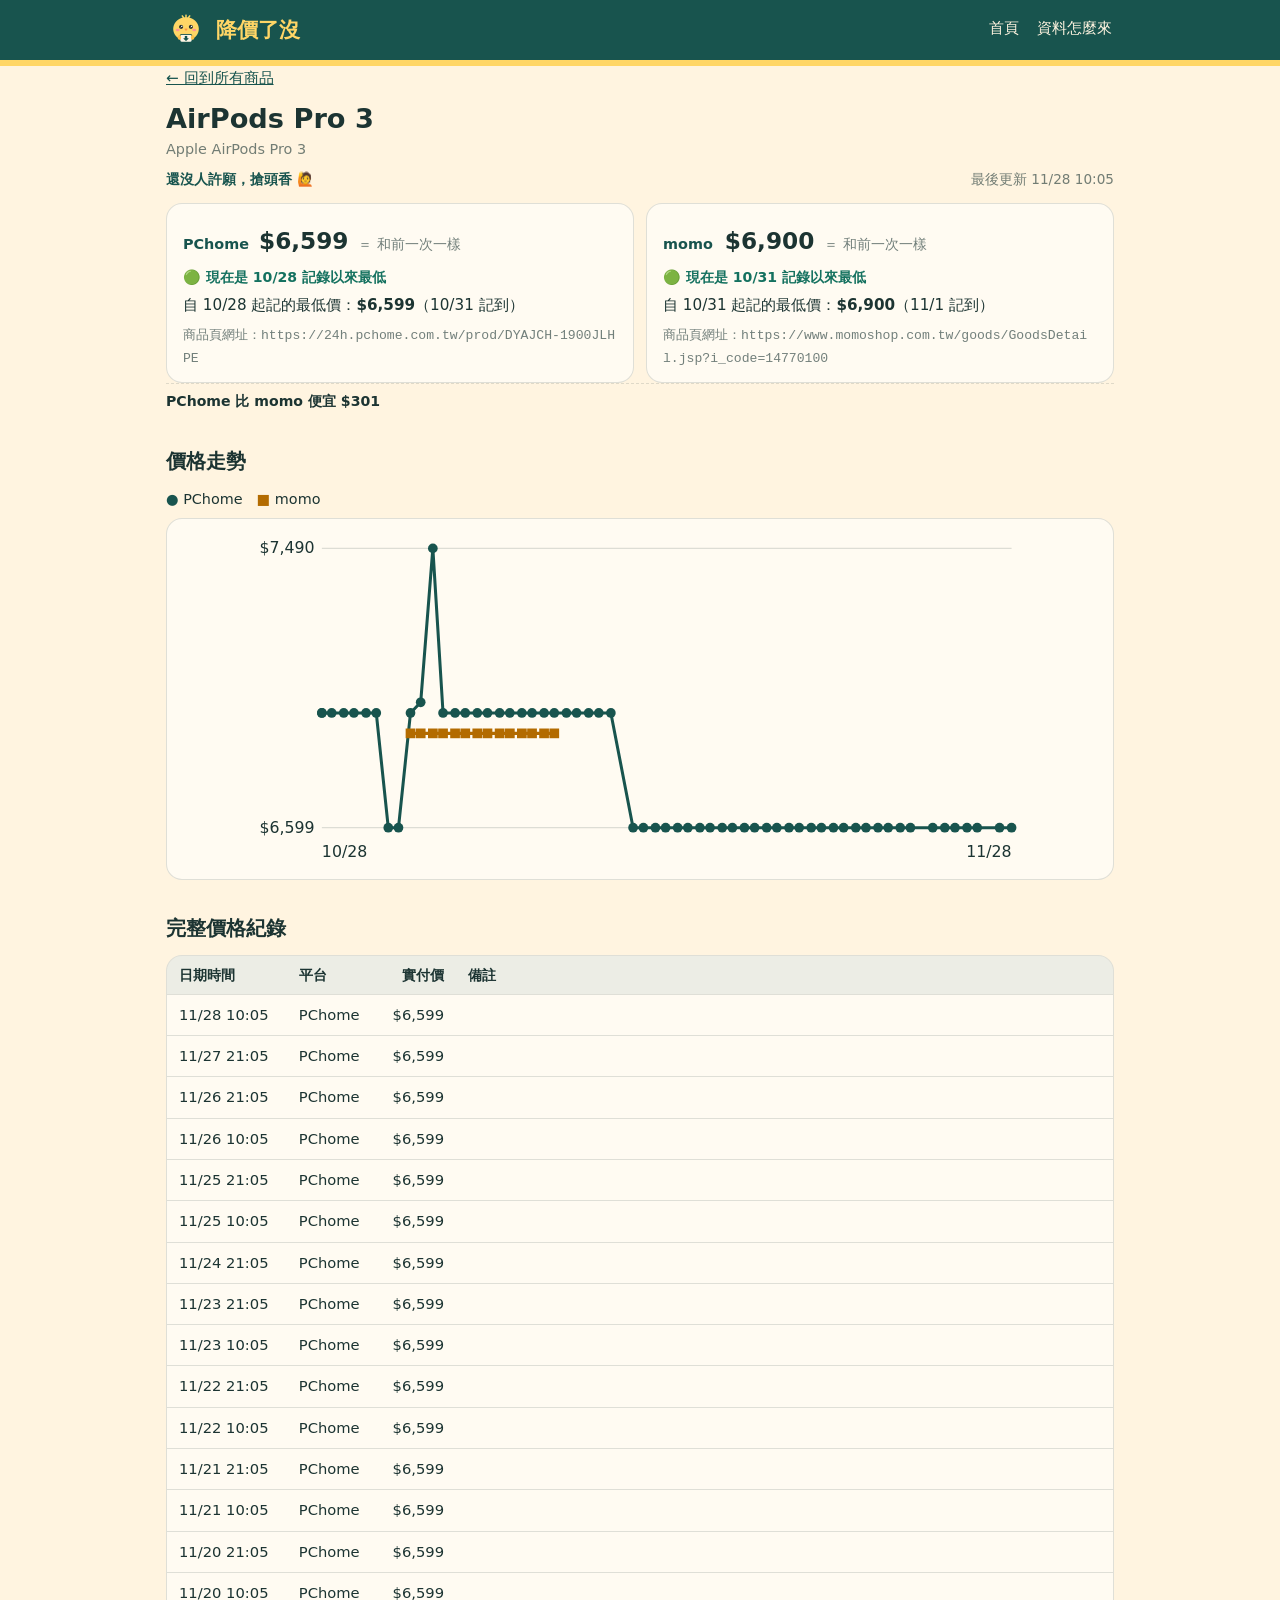
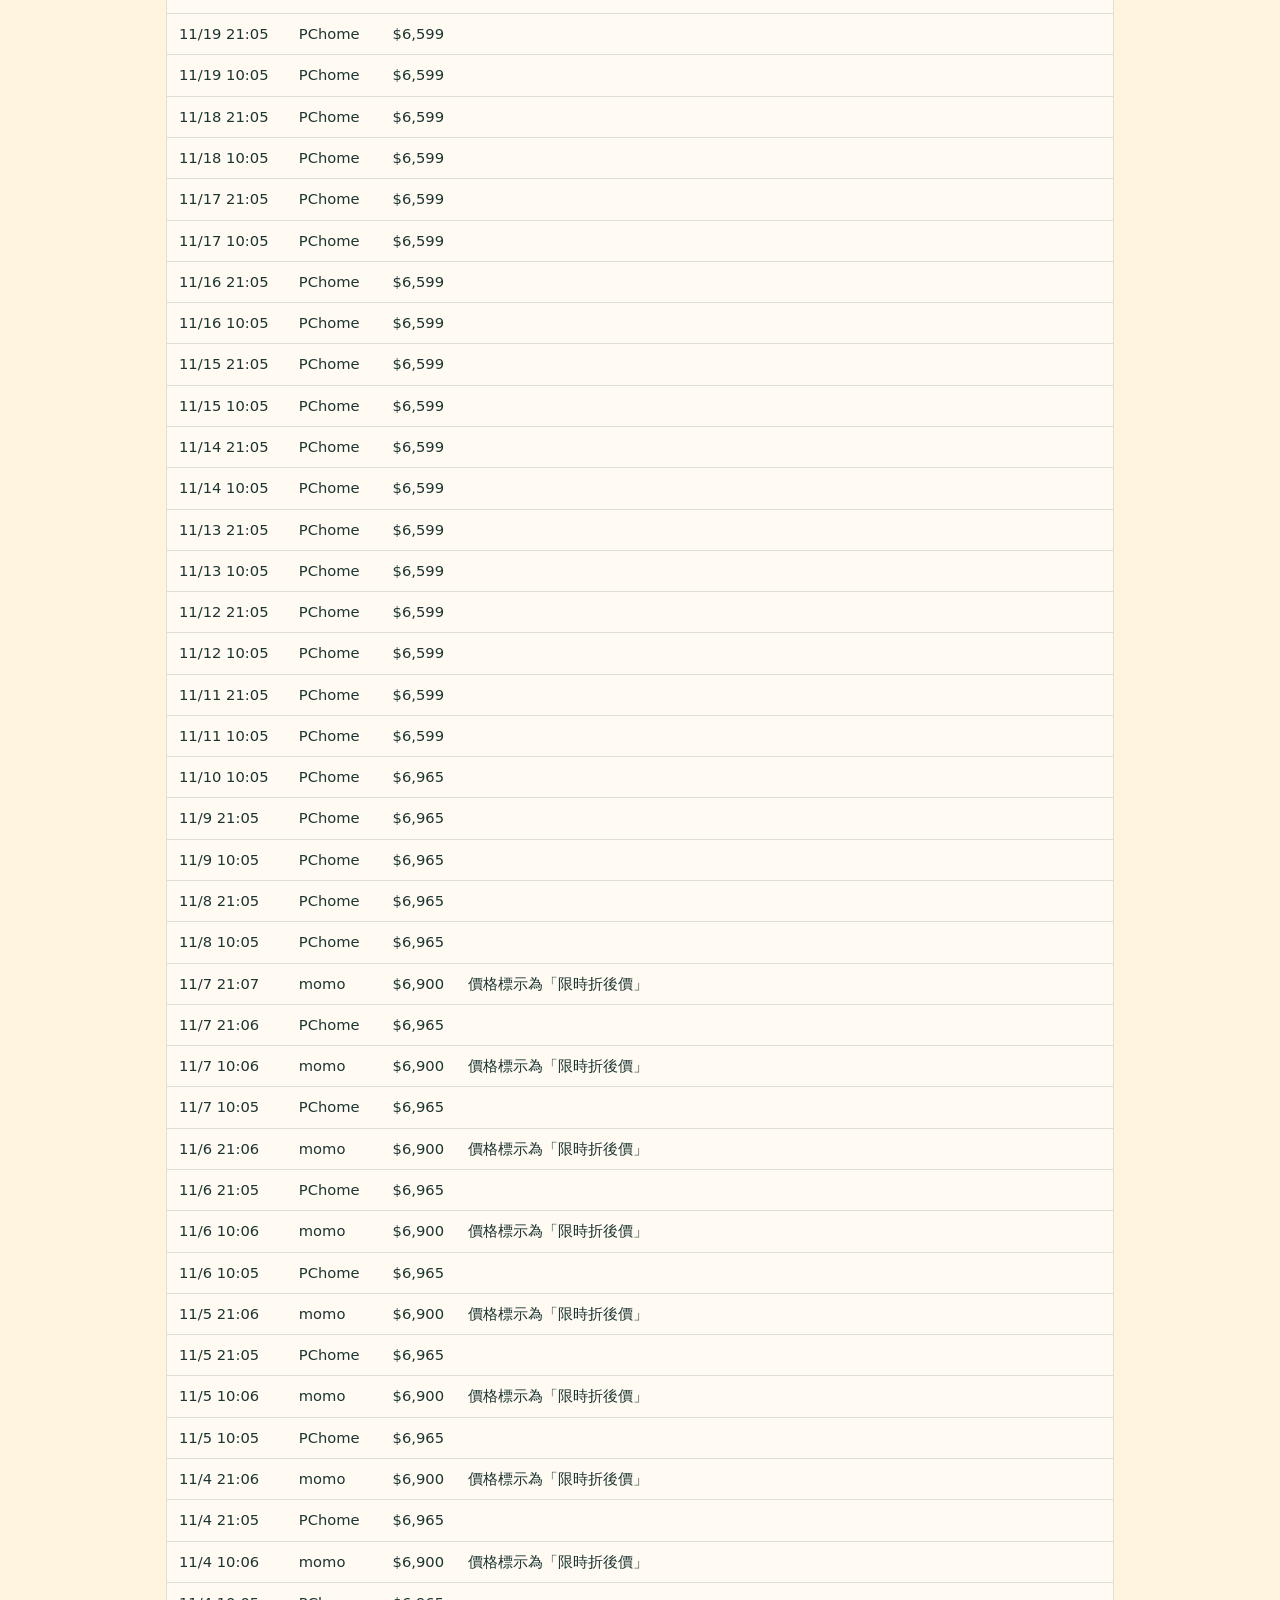
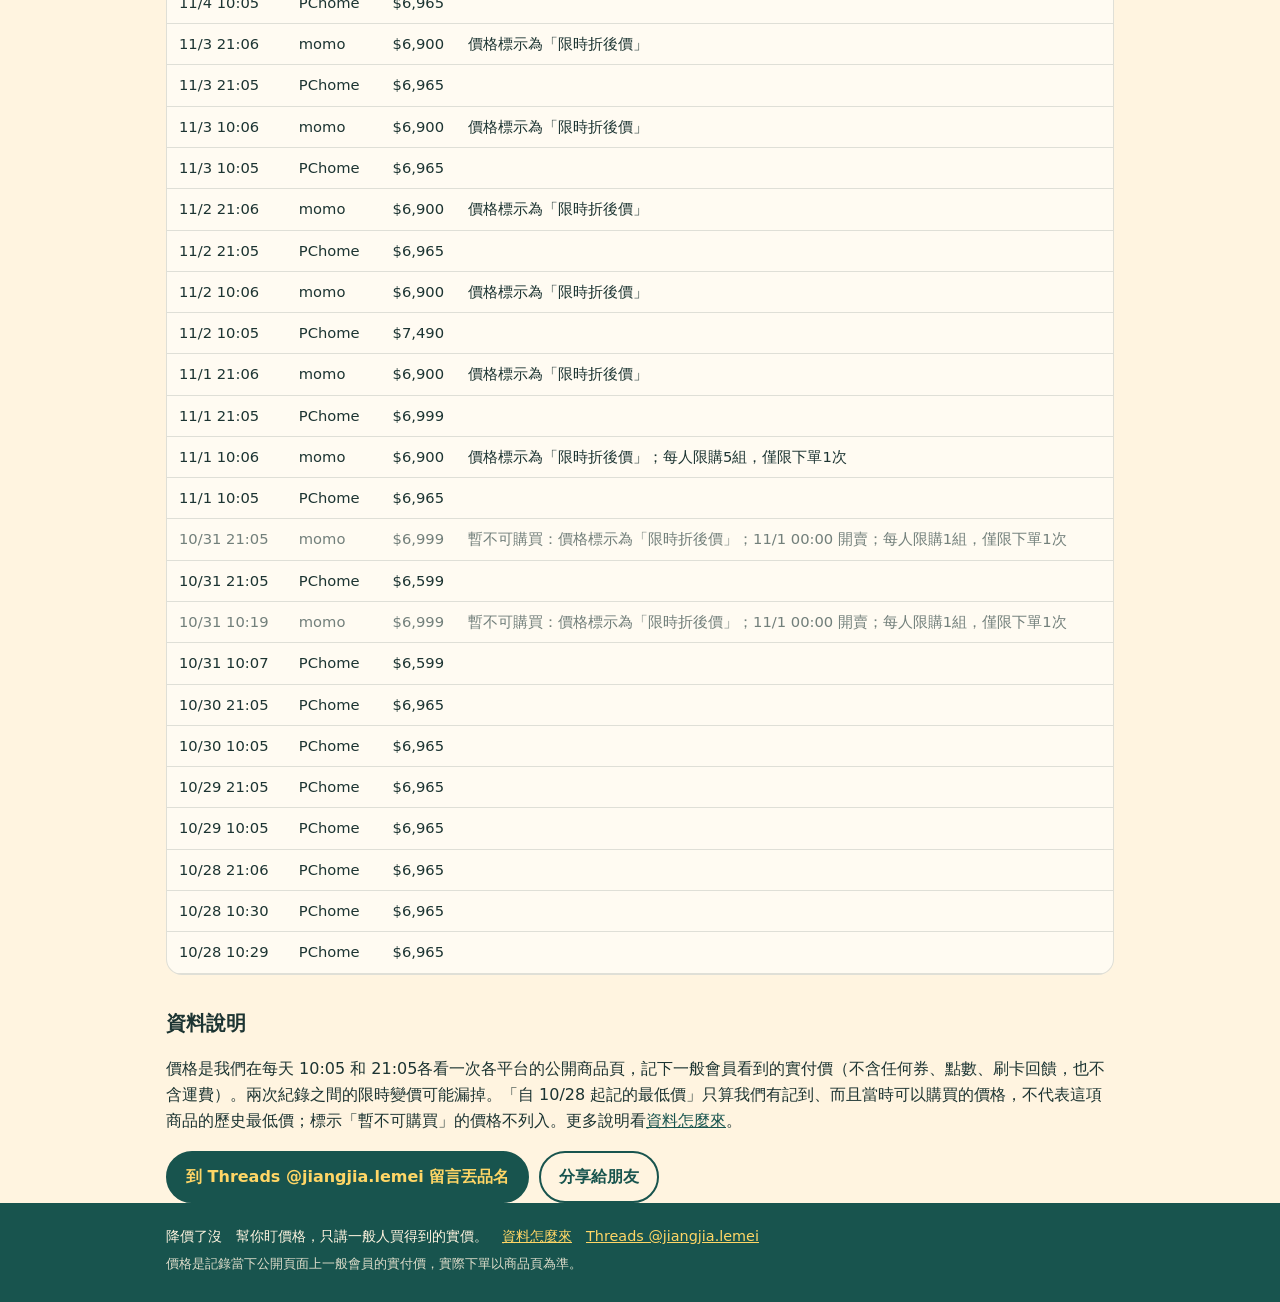
==== commit 949d156c: "網站更新 2026-11-28 10:20" ====
--- a/p/airpods.html
+++ b/p/airpods.html
@@ -1,2 +1,2 @@
 <!doctype html>
-<html lang="zh-Hant"><head><meta charset="utf-8"><meta name="viewport" content="width=device-width,initial-scale=1"><title>AirPods Pro 3 價格走勢｜降價了沒</title><meta name="description" content="AirPods Pro 3 目前實付價：PChome $6,599、momo $6,900。看價格走勢與自記錄起的最低價。"><meta property="og:type" content="website"><meta property="og:locale" content="zh_TW"><meta property="og:site_name" content="降價了沒"><meta property="og:title" content="AirPods Pro 3 價格走勢｜降價了沒"><meta property="og:description" content="AirPods Pro 3 目前實付價：PChome $6,599、momo $6,900。看價格走勢與自記錄起的最低價。"><meta property="og:image" content="https://jiangjia-lemei.github.io/assets/cute-2.png"><meta name="twitter:card" content="summary"><meta property="og:url" content="https://jiangjia-lemei.github.io/p/airpods.html"><link rel="canonical" href="https://jiangjia-lemei.github.io/p/airpods.html"><link rel="icon" href="../assets/logo.png"><link rel="stylesheet" href="../assets/style.css"></head><body><header class="top"><div class="wrap bar"><a class="brand" href="../index.html"><img src="../assets/logo.png" alt="" width="40" height="40"><span>降價了沒</span></a><nav><a href="../index.html">首頁</a><a href="../about.html">資料怎麼來</a></nav></div></header><main class="wrap"><p class="crumb"><a href="../index.html">← 回到所有商品</a></p><section><h1 class="ptitle">AirPods Pro 3</h1><p class="full">Apple AirPods Pro 3</p><p class="meta"><span class="wishn">還沒人許願，搶頭香 🙋</span><span>最後更新 11/27 21:05</span></p><div class="prices big"><div class="pblock"><div class="prow"><span class="pname">PChome</span><span class="pprice">$6,599</span><span class="delta flat">＝ 和前一次一樣</span></div><p class="pjudge good">🟢 現在是 10/28 記錄以來最低</p><p class="lowline">自 10/28 起記的最低價：<b>$6,599</b>（10/31 記到）</p><p class="url">商品頁網址：<code>https://24h.pchome.com.tw/prod/DYAJCH-1900JLHPE</code></p></div><div class="pblock"><div class="prow"><span class="pname">momo</span><span class="pprice">$6,900</span><span class="delta flat">＝ 和前一次一樣</span></div><p class="pjudge good">🟢 現在是 10/31 記錄以來最低</p><p class="lowline">自 10/31 起記的最低價：<b>$6,900</b>（11/1 記到）</p><p class="url">商品頁網址：<code>https://www.momoshop.com.tw/goods/GoodsDetail.jsp?i_code=14770100</code></p></div></div><p class="pjudge cmp">PChome 比 momo 便宜 $301</p></section><section><h2>價格走勢</h2><p class="legend"><span style="color:#18544e">●</span> PChome　<span style="color:#b36b00">■</span> momo</p><div class="chartbox"><svg class="chart chart-lg" viewBox="0 0 640 280" role="img" aria-label="AirPods Pro 3 價格走勢圖" xmlns="http://www.w3.org/2000/svg"><line x1="58" y1="16.0" x2="626" y2="16.0" stroke="#1c3432" stroke-opacity=".15"/><text x="52" y="20.0" text-anchor="end" font-size="13" fill="#1c3432">$7,490</text><line x1="58" y1="246.0" x2="626" y2="246.0" stroke="#1c3432" stroke-opacity=".15"/><text x="52" y="250.0" text-anchor="end" font-size="13" fill="#1c3432">$6,599</text><text x="58" y="270" font-size="13" fill="#1c3432">10/28</text><text x="626" y="270" text-anchor="end" font-size="13" fill="#1c3432">11/27</text><polyline points="58.0,151.5 58.0,151.5 66.3,151.5 76.3,151.5 84.9,151.5 95.0,151.5 103.6,151.5 113.7,246.0 122.2,246.0 132.3,151.5 140.9,142.7 151.0,16.0 159.5,151.5 169.6,151.5 178.2,151.5 188.3,151.5 196.9,151.5 207.0,151.5 215.5,151.5 225.6,151.5 234.2,151.5 244.3,151.5 252.8,151.5 262.9,151.5 271.5,151.5 281.6,151.5 290.1,151.5 300.2,151.5 318.9,246.0 327.5,246.0 337.6,246.0 346.1,246.0 356.2,246.0 364.8,246.0 374.9,246.0 383.4,246.0 393.5,246.0 402.1,246.0 412.2,246.0 420.8,246.0 430.9,246.0 439.4,246.0 449.5,246.0 458.1,246.0 468.2,246.0 476.7,246.0 486.8,246.0 495.4,246.0 505.5,246.0 514.0,246.0 524.2,246.0 532.7,246.0 542.8,246.0 551.4,246.0 570.0,246.0 580.1,246.0 588.7,246.0 598.8,246.0 607.3,246.0 626.0,246.0" fill="none" stroke="#18544e" stroke-width="2.5" stroke-linejoin="round" stroke-linecap="round"/><g><circle cx="58.0" cy="151.5" r="4.0" fill="#18544e"/><title>PChome 10/28 10:29 $6,965</title></g><g><circle cx="58.0" cy="151.5" r="4.0" fill="#18544e"/><title>PChome 10/28 10:30 $6,965</title></g><g><circle cx="66.3" cy="151.5" r="4.0" fill="#18544e"/><title>PChome 10/28 21:06 $6,965</title></g><g><circle cx="76.3" cy="151.5" r="4.0" fill="#18544e"/><title>PChome 10/29 10:05 $6,965</title></g><g><circle cx="84.9" cy="151.5" r="4.0" fill="#18544e"/><title>PChome 10/29 21:05 $6,965</title></g><g><circle cx="95.0" cy="151.5" r="4.0" fill="#18544e"/><title>PChome 10/30 10:05 $6,965</title></g><g><circle cx="103.6" cy="151.5" r="4.0" fill="#18544e"/><title>PChome 10/30 21:05 $6,965</title></g><g><circle cx="113.7" cy="246.0" r="4.0" fill="#18544e"/><title>PChome 10/31 10:07 $6,599</title></g><g><circle cx="122.2" cy="246.0" r="4.0" fill="#18544e"/><title>PChome 10/31 21:05 $6,599</title></g><g><circle cx="132.3" cy="151.5" r="4.0" fill="#18544e"/><title>PChome 11/1 10:05 $6,965</title></g><g><circle cx="140.9" cy="142.7" r="4.0" fill="#18544e"/><title>PChome 11/1 21:05 $6,999</title></g><g><circle cx="151.0" cy="16.0" r="4.0" fill="#18544e"/><title>PChome 11/2 10:05 $7,490</title></g><g><circle cx="159.5" cy="151.5" r="4.0" fill="#18544e"/><title>PChome 11/2 21:05 $6,965</title></g><g><circle cx="169.6" cy="151.5" r="4.0" fill="#18544e"/><title>PChome 11/3 10:05 $6,965</title></g><g><circle cx="178.2" cy="151.5" r="4.0" fill="#18544e"/><title>PChome 11/3 21:05 $6,965</title></g><g><circle cx="188.3" cy="151.5" r="4.0" fill="#18544e"/><title>PChome 11/4 10:05 $6,965</title></g><g><circle cx="196.9" cy="151.5" r="4.0" fill="#18544e"/><title>PChome 11/4 21:05 $6,965</title></g><g><circle cx="207.0" cy="151.5" r="4.0" fill="#18544e"/><title>PChome 11/5 10:05 $6,965</title></g><g><circle cx="215.5" cy="151.5" r="4.0" fill="#18544e"/><title>PChome 11/5 21:05 $6,965</title></g><g><circle cx="225.6" cy="151.5" r="4.0" fill="#18544e"/><title>PChome 11/6 10:05 $6,965</title></g><g><circle cx="234.2" cy="151.5" r="4.0" fill="#18544e"/><title>PChome 11/6 21:05 $6,965</title></g><g><circle cx="244.3" cy="151.5" r="4.0" fill="#18544e"/><title>PChome 11/7 10:05 $6,965</title></g><g><circle cx="252.8" cy="151.5" r="4.0" fill="#18544e"/><title>PChome 11/7 21:06 $6,965</title></g><g><circle cx="262.9" cy="151.5" r="4.0" fill="#18544e"/><title>PChome 11/8 10:05 $6,965</title></g><g><circle cx="271.5" cy="151.5" r="4.0" fill="#18544e"/><title>PChome 11/8 21:05 $6,965</title></g><g><circle cx="281.6" cy="151.5" r="4.0" fill="#18544e"/><title>PChome 11/9 10:05 $6,965</title></g><g><circle cx="290.1" cy="151.5" r="4.0" fill="#18544e"/><title>PChome 11/9 21:05 $6,965</title></g><g><circle cx="300.2" cy="151.5" r="4.0" fill="#18544e"/><title>PChome 11/10 10:05 $6,965</title></g><g><circle cx="318.9" cy="246.0" r="4.0" fill="#18544e"/><title>PChome 11/11 10:05 $6,599</title></g><g><circle cx="327.5" cy="246.0" r="4.0" fill="#18544e"/><title>PChome 11/11 21:05 $6,599</title></g><g><circle cx="337.6" cy="246.0" r="4.0" fill="#18544e"/><title>PChome 11/12 10:05 $6,599</title></g><g><circle cx="346.1" cy="246.0" r="4.0" fill="#18544e"/><title>PChome 11/12 21:05 $6,599</title></g><g><circle cx="356.2" cy="246.0" r="4.0" fill="#18544e"/><title>PChome 11/13 10:05 $6,599</title></g><g><circle cx="364.8" cy="246.0" r="4.0" fill="#18544e"/><title>PChome 11/13 21:05 $6,599</title></g><g><circle cx="374.9" cy="246.0" r="4.0" fill="#18544e"/><title>PChome 11/14 10:05 $6,599</title></g><g><circle cx="383.4" cy="246.0" r="4.0" fill="#18544e"/><title>PChome 11/14 21:05 $6,599</title></g><g><circle cx="393.5" cy="246.0" r="4.0" fill="#18544e"/><title>PChome 11/15 10:05 $6,599</title></g><g><circle cx="402.1" cy="246.0" r="4.0" fill="#18544e"/><title>PChome 11/15 21:05 $6,599</title></g><g><circle cx="412.2" cy="246.0" r="4.0" fill="#18544e"/><title>PChome 11/16 10:05 $6,599</title></g><g><circle cx="420.8" cy="246.0" r="4.0" fill="#18544e"/><title>PChome 11/16 21:05 $6,599</title></g><g><circle cx="430.9" cy="246.0" r="4.0" fill="#18544e"/><title>PChome 11/17 10:05 $6,599</title></g><g><circle cx="439.4" cy="246.0" r="4.0" fill="#18544e"/><title>PChome 11/17 21:05 $6,599</title></g><g><circle cx="449.5" cy="246.0" r="4.0" fill="#18544e"/><title>PChome 11/18 10:05 $6,599</title></g><g><circle cx="458.1" cy="246.0" r="4.0" fill="#18544e"/><title>PChome 11/18 21:05 $6,599</title></g><g><circle cx="468.2" cy="246.0" r="4.0" fill="#18544e"/><title>PChome 11/19 10:05 $6,599</title></g><g><circle cx="476.7" cy="246.0" r="4.0" fill="#18544e"/><title>PChome 11/19 21:05 $6,599</title></g><g><circle cx="486.8" cy="246.0" r="4.0" fill="#18544e"/><title>PChome 11/20 10:05 $6,599</title></g><g><circle cx="495.4" cy="246.0" r="4.0" fill="#18544e"/><title>PChome 11/20 21:05 $6,599</title></g><g><circle cx="505.5" cy="246.0" r="4.0" fill="#18544e"/><title>PChome 11/21 10:05 $6,599</title></g><g><circle cx="514.0" cy="246.0" r="4.0" fill="#18544e"/><title>PChome 11/21 21:05 $6,599</title></g><g><circle cx="524.2" cy="246.0" r="4.0" fill="#18544e"/><title>PChome 11/22 10:05 $6,599</title></g><g><circle cx="532.7" cy="246.0" r="4.0" fill="#18544e"/><title>PChome 11/22 21:05 $6,599</title></g><g><circle cx="542.8" cy="246.0" r="4.0" fill="#18544e"/><title>PChome 11/23 10:05 $6,599</title></g><g><circle cx="551.4" cy="246.0" r="4.0" fill="#18544e"/><title>PChome 11/23 21:05 $6,599</title></g><g><circle cx="570.0" cy="246.0" r="4.0" fill="#18544e"/><title>PChome 11/24 21:05 $6,599</title></g><g><circle cx="580.1" cy="246.0" r="4.0" fill="#18544e"/><title>PChome 11/25 10:05 $6,599</title></g><g><circle cx="588.7" cy="246.0" r="4.0" fill="#18544e"/><title>PChome 11/25 21:05 $6,599</title></g><g><circle cx="598.8" cy="246.0" r="4.0" fill="#18544e"/><title>PChome 11/26 10:05 $6,599</title></g><g><circle cx="607.3" cy="246.0" r="4.0" fill="#18544e"/><title>PChome 11/26 21:05 $6,599</title></g><g><circle cx="626.0" cy="246.0" r="4.0" fill="#18544e"/><title>PChome 11/27 21:05 $6,599</title></g><polyline points="132.3,168.3 140.9,168.3 151.0,168.3 159.5,168.3 169.7,168.3 178.2,168.3 188.3,168.3 196.9,168.3 207.0,168.3 215.5,168.3 225.6,168.3 234.2,168.3 244.3,168.3 252.8,168.3" fill="none" stroke="#b36b00" stroke-width="2.5" stroke-linejoin="round" stroke-linecap="round"/><g><rect x="128.3" y="164.3" width="8.0" height="8.0" fill="#b36b00"/><title>momo 11/1 10:06 $6,900</title></g><g><rect x="136.9" y="164.3" width="8.0" height="8.0" fill="#b36b00"/><title>momo 11/1 21:06 $6,900</title></g><g><rect x="147.0" y="164.3" width="8.0" height="8.0" fill="#b36b00"/><title>momo 11/2 10:06 $6,900</title></g><g><rect x="155.5" y="164.3" width="8.0" height="8.0" fill="#b36b00"/><title>momo 11/2 21:06 $6,900</title></g><g><rect x="165.7" y="164.3" width="8.0" height="8.0" fill="#b36b00"/><title>momo 11/3 10:06 $6,900</title></g><g><rect x="174.2" y="164.3" width="8.0" height="8.0" fill="#b36b00"/><title>momo 11/3 21:06 $6,900</title></g><g><rect x="184.3" y="164.3" width="8.0" height="8.0" fill="#b36b00"/><title>momo 11/4 10:06 $6,900</title></g><g><rect x="192.9" y="164.3" width="8.0" height="8.0" fill="#b36b00"/><title>momo 11/4 21:06 $6,900</title></g><g><rect x="203.0" y="164.3" width="8.0" height="8.0" fill="#b36b00"/><title>momo 11/5 10:06 $6,900</title></g><g><rect x="211.5" y="164.3" width="8.0" height="8.0" fill="#b36b00"/><title>momo 11/5 21:06 $6,900</title></g><g><rect x="221.6" y="164.3" width="8.0" height="8.0" fill="#b36b00"/><title>momo 11/6 10:06 $6,900</title></g><g><rect x="230.2" y="164.3" width="8.0" height="8.0" fill="#b36b00"/><title>momo 11/6 21:06 $6,900</title></g><g><rect x="240.3" y="164.3" width="8.0" height="8.0" fill="#b36b00"/><title>momo 11/7 10:06 $6,900</title></g><g><rect x="248.8" y="164.3" width="8.0" height="8.0" fill="#b36b00"/><title>momo 11/7 21:07 $6,900</title></g></svg></div></section><section><h2>完整價格紀錄</h2><div class="tablewrap"><table><thead><tr><th>日期時間</th><th>平台</th><th class="num">實付價</th><th>備註</th></tr></thead><tbody><tr><td>11/27 21:05</td><td>PChome</td><td class="num">$6,599</td><td></td></tr><tr><td>11/26 21:05</td><td>PChome</td><td class="num">$6,599</td><td></td></tr><tr><td>11/26 10:05</td><td>PChome</td><td class="num">$6,599</td><td></td></tr><tr><td>11/25 21:05</td><td>PChome</td><td class="num">$6,599</td><td></td></tr><tr><td>11/25 10:05</td><td>PChome</td><td class="num">$6,599</td><td></td></tr><tr><td>11/24 21:05</td><td>PChome</td><td class="num">$6,599</td><td></td></tr><tr><td>11/23 21:05</td><td>PChome</td><td class="num">$6,599</td><td></td></tr><tr><td>11/23 10:05</td><td>PChome</td><td class="num">$6,599</td><td></td></tr><tr><td>11/22 21:05</td><td>PChome</td><td class="num">$6,599</td><td></td></tr><tr><td>11/22 10:05</td><td>PChome</td><td class="num">$6,599</td><td></td></tr><tr><td>11/21 21:05</td><td>PChome</td><td class="num">$6,599</td><td></td></tr><tr><td>11/21 10:05</td><td>PChome</td><td class="num">$6,599</td><td></td></tr><tr><td>11/20 21:05</td><td>PChome</td><td class="num">$6,599</td><td></td></tr><tr><td>11/20 10:05</td><td>PChome</td><td class="num">$6,599</td><td></td></tr><tr><td>11/19 21:05</td><td>PChome</td><td class="num">$6,599</td><td></td></tr><tr><td>11/19 10:05</td><td>PChome</td><td class="num">$6,599</td><td></td></tr><tr><td>11/18 21:05</td><td>PChome</td><td class="num">$6,599</td><td></td></tr><tr><td>11/18 10:05</td><td>PChome</td><td class="num">$6,599</td><td></td></tr><tr><td>11/17 21:05</td><td>PChome</td><td class="num">$6,599</td><td></td></tr><tr><td>11/17 10:05</td><td>PChome</td><td class="num">$6,599</td><td></td></tr><tr><td>11/16 21:05</td><td>PChome</td><td class="num">$6,599</td><td></td></tr><tr><td>11/16 10:05</td><td>PChome</td><td class="num">$6,599</td><td></td></tr><tr><td>11/15 21:05</td><td>PChome</td><td class="num">$6,599</td><td></td></tr><tr><td>11/15 10:05</td><td>PChome</td><td class="num">$6,599</td><td></td></tr><tr><td>11/14 21:05</td><td>PChome</td><td class="num">$6,599</td><td></td></tr><tr><td>11/14 10:05</td><td>PChome</td><td class="num">$6,599</td><td></td></tr><tr><td>11/13 21:05</td><td>PChome</td><td class="num">$6,599</td><td></td></tr><tr><td>11/13 10:05</td><td>PChome</td><td class="num">$6,599</td><td></td></tr><tr><td>11/12 21:05</td><td>PChome</td><td class="num">$6,599</td><td></td></tr><tr><td>11/12 10:05</td><td>PChome</td><td class="num">$6,599</td><td></td></tr><tr><td>11/11 21:05</td><td>PChome</td><td class="num">$6,599</td><td></td></tr><tr><td>11/11 10:05</td><td>PChome</td><td class="num">$6,599</td><td></td></tr><tr><td>11/10 10:05</td><td>PChome</td><td class="num">$6,965</td><td></td></tr><tr><td>11/9 21:05</td><td>PChome</td><td class="num">$6,965</td><td></td></tr><tr><td>11/9 10:05</td><td>PChome</td><td class="num">$6,965</td><td></td></tr><tr><td>11/8 21:05</td><td>PChome</td><td class="num">$6,965</td><td></td></tr><tr><td>11/8 10:05</td><td>PChome</td><td class="num">$6,965</td><td></td></tr><tr><td>11/7 21:07</td><td>momo</td><td class="num">$6,900</td><td>價格標示為「限時折後價」</td></tr><tr><td>11/7 21:06</td><td>PChome</td><td class="num">$6,965</td><td></td></tr><tr><td>11/7 10:06</td><td>momo</td><td class="num">$6,900</td><td>價格標示為「限時折後價」</td></tr><tr><td>11/7 10:05</td><td>PChome</td><td class="num">$6,965</td><td></td></tr><tr><td>11/6 21:06</td><td>momo</td><td class="num">$6,900</td><td>價格標示為「限時折後價」</td></tr><tr><td>11/6 21:05</td><td>PChome</td><td class="num">$6,965</td><td></td></tr><tr><td>11/6 10:06</td><td>momo</td><td class="num">$6,900</td><td>價格標示為「限時折後價」</td></tr><tr><td>11/6 10:05</td><td>PChome</td><td class="num">$6,965</td><td></td></tr><tr><td>11/5 21:06</td><td>momo</td><td class="num">$6,900</td><td>價格標示為「限時折後價」</td></tr><tr><td>11/5 21:05</td><td>PChome</td><td class="num">$6,965</td><td></td></tr><tr><td>11/5 10:06</td><td>momo</td><td class="num">$6,900</td><td>價格標示為「限時折後價」</td></tr><tr><td>11/5 10:05</td><td>PChome</td><td class="num">$6,965</td><td></td></tr><tr><td>11/4 21:06</td><td>momo</td><td class="num">$6,900</td><td>價格標示為「限時折後價」</td></tr><tr><td>11/4 21:05</td><td>PChome</td><td class="num">$6,965</td><td></td></tr><tr><td>11/4 10:06</td><td>momo</td><td class="num">$6,900</td><td>價格標示為「限時折後價」</td></tr><tr><td>11/4 10:05</td><td>PChome</td><td class="num">$6,965</td><td></td></tr><tr><td>11/3 21:06</td><td>momo</td><td class="num">$6,900</td><td>價格標示為「限時折後價」</td></tr><tr><td>11/3 21:05</td><td>PChome</td><td class="num">$6,965</td><td></td></tr><tr><td>11/3 10:06</td><td>momo</td><td class="num">$6,900</td><td>價格標示為「限時折後價」</td></tr><tr><td>11/3 10:05</td><td>PChome</td><td class="num">$6,965</td><td></td></tr><tr><td>11/2 21:06</td><td>momo</td><td class="num">$6,900</td><td>價格標示為「限時折後價」</td></tr><tr><td>11/2 21:05</td><td>PChome</td><td class="num">$6,965</td><td></td></tr><tr><td>11/2 10:06</td><td>momo</td><td class="num">$6,900</td><td>價格標示為「限時折後價」</td></tr><tr><td>11/2 10:05</td><td>PChome</td><td class="num">$7,490</td><td></td></tr><tr><td>11/1 21:06</td><td>momo</td><td class="num">$6,900</td><td>價格標示為「限時折後價」</td></tr><tr><td>11/1 21:05</td><td>PChome</td><td class="num">$6,999</td><td></td></tr><tr><td>11/1 10:06</td><td>momo</td><td class="num">$6,900</td><td>價格標示為「限時折後價」；每人限購5組，僅限下單1次</td></tr><tr><td>11/1 10:05</td><td>PChome</td><td class="num">$6,965</td><td></td></tr><tr class="off"><td>10/31 21:05</td><td>momo</td><td class="num">$6,999</td><td>暫不可購買：價格標示為「限時折後價」；11/1 00:00 開賣；每人限購1組，僅限下單1次</td></tr><tr><td>10/31 21:05</td><td>PChome</td><td class="num">$6,599</td><td></td></tr><tr class="off"><td>10/31 10:19</td><td>momo</td><td class="num">$6,999</td><td>暫不可購買：價格標示為「限時折後價」；11/1 00:00 開賣；每人限購1組，僅限下單1次</td></tr><tr><td>10/31 10:07</td><td>PChome</td><td class="num">$6,599</td><td></td></tr><tr><td>10/30 21:05</td><td>PChome</td><td class="num">$6,965</td><td></td></tr><tr><td>10/30 10:05</td><td>PChome</td><td class="num">$6,965</td><td></td></tr><tr><td>10/29 21:05</td><td>PChome</td><td class="num">$6,965</td><td></td></tr><tr><td>10/29 10:05</td><td>PChome</td><td class="num">$6,965</td><td></td></tr><tr><td>10/28 21:06</td><td>PChome</td><td class="num">$6,965</td><td></td></tr><tr><td>10/28 10:30</td><td>PChome</td><td class="num">$6,965</td><td></td></tr><tr><td>10/28 10:29</td><td>PChome</td><td class="num">$6,965</td><td></td></tr></tbody></table></div></section><section class="howto"><h2>資料說明</h2><p>價格是我們在每天 10:05 和 21:05各看一次各平台的公開商品頁，記下一般會員看到的實付價（不含任何券、點數、刷卡回饋，也不含運費）。兩次紀錄之間的限時變價可能漏掉。「自 10/28 起記的最低價」只算我們有記到、而且當時可以購買的價格，不代表這項商品的歷史最低價；標示「暫不可購買」的價格不列入。更多說明看<a href="../about.html">資料怎麼來</a>。</p></section><section><div class="actions"><a class="btn primary" href="https://www.threads.com/@jiangjia.lemei" target="_blank" rel="noopener">到 Threads @jiangjia.lemei 留言丟品名</a><button type="button" class="btn ghost" data-share>分享給朋友</button></div></section></main><footer><div class="wrap"><p>降價了沒　幫你盯價格，只講一般人買得到的實價。　<a href="../about.html">資料怎麼來</a>　<a href="https://www.threads.com/@jiangjia.lemei" target="_blank" rel="noopener">Threads @jiangjia.lemei</a></p><p class="small">價格是記錄當下公開頁面上一般會員的實付價，實際下單以商品頁為準。</p></div></footer><script src="../assets/app.js"></script></body></html>+<html lang="zh-Hant"><head><meta charset="utf-8"><meta name="viewport" content="width=device-width,initial-scale=1"><title>AirPods Pro 3 價格走勢｜降價了沒</title><meta name="description" content="AirPods Pro 3 目前實付價：PChome $6,599、momo $6,900。看價格走勢與自記錄起的最低價。"><meta property="og:type" content="website"><meta property="og:locale" content="zh_TW"><meta property="og:site_name" content="降價了沒"><meta property="og:title" content="AirPods Pro 3 價格走勢｜降價了沒"><meta property="og:description" content="AirPods Pro 3 目前實付價：PChome $6,599、momo $6,900。看價格走勢與自記錄起的最低價。"><meta property="og:image" content="https://jiangjia-lemei.github.io/assets/cute-2.png"><meta name="twitter:card" content="summary"><meta property="og:url" content="https://jiangjia-lemei.github.io/p/airpods.html"><link rel="canonical" href="https://jiangjia-lemei.github.io/p/airpods.html"><link rel="icon" href="../assets/logo.png"><link rel="stylesheet" href="../assets/style.css"></head><body><header class="top"><div class="wrap bar"><a class="brand" href="../index.html"><img src="../assets/logo.png" alt="" width="40" height="40"><span>降價了沒</span></a><nav><a href="../index.html">首頁</a><a href="../about.html">資料怎麼來</a></nav></div></header><main class="wrap"><p class="crumb"><a href="../index.html">← 回到所有商品</a></p><section><h1 class="ptitle">AirPods Pro 3</h1><p class="full">Apple AirPods Pro 3</p><p class="meta"><span class="wishn">還沒人許願，搶頭香 🙋</span><span>最後更新 11/28 10:05</span></p><div class="prices big"><div class="pblock"><div class="prow"><span class="pname">PChome</span><span class="pprice">$6,599</span><span class="delta flat">＝ 和前一次一樣</span></div><p class="pjudge good">🟢 現在是 10/28 記錄以來最低</p><p class="lowline">自 10/28 起記的最低價：<b>$6,599</b>（10/31 記到）</p><p class="url">商品頁網址：<code>https://24h.pchome.com.tw/prod/DYAJCH-1900JLHPE</code></p></div><div class="pblock"><div class="prow"><span class="pname">momo</span><span class="pprice">$6,900</span><span class="delta flat">＝ 和前一次一樣</span></div><p class="pjudge good">🟢 現在是 10/31 記錄以來最低</p><p class="lowline">自 10/31 起記的最低價：<b>$6,900</b>（11/1 記到）</p><p class="url">商品頁網址：<code>https://www.momoshop.com.tw/goods/GoodsDetail.jsp?i_code=14770100</code></p></div></div><p class="pjudge cmp">PChome 比 momo 便宜 $301</p></section><section><h2>價格走勢</h2><p class="legend"><span style="color:#18544e">●</span> PChome　<span style="color:#b36b00">■</span> momo</p><div class="chartbox"><svg class="chart chart-lg" viewBox="0 0 640 280" role="img" aria-label="AirPods Pro 3 價格走勢圖" xmlns="http://www.w3.org/2000/svg"><line x1="58" y1="16.0" x2="626" y2="16.0" stroke="#1c3432" stroke-opacity=".15"/><text x="52" y="20.0" text-anchor="end" font-size="13" fill="#1c3432">$7,490</text><line x1="58" y1="246.0" x2="626" y2="246.0" stroke="#1c3432" stroke-opacity=".15"/><text x="52" y="250.0" text-anchor="end" font-size="13" fill="#1c3432">$6,599</text><text x="58" y="270" font-size="13" fill="#1c3432">10/28</text><text x="626" y="270" text-anchor="end" font-size="13" fill="#1c3432">11/28</text><polyline points="58.0,151.5 58.0,151.5 66.1,151.5 76.0,151.5 84.4,151.5 94.4,151.5 102.8,151.5 112.7,246.0 121.1,246.0 131.0,151.5 139.4,142.7 149.4,16.0 157.8,151.5 167.7,151.5 176.1,151.5 186.0,151.5 194.4,151.5 204.4,151.5 212.8,151.5 222.7,151.5 231.1,151.5 241.0,151.5 249.4,151.5 259.4,151.5 267.8,151.5 277.7,151.5 286.1,151.5 296.0,151.5 314.3,246.0 322.8,246.0 332.7,246.0 341.1,246.0 351.0,246.0 359.4,246.0 369.3,246.0 377.7,246.0 387.7,246.0 396.1,246.0 406.0,246.0 414.4,246.0 424.3,246.0 432.7,246.0 442.7,246.0 451.1,246.0 461.0,246.0 469.4,246.0 479.3,246.0 487.7,246.0 497.7,246.0 506.1,246.0 516.0,246.0 524.4,246.0 534.3,246.0 542.7,246.0 561.1,246.0 571.0,246.0 579.4,246.0 589.3,246.0 597.7,246.0 616.1,246.0 626.0,246.0" fill="none" stroke="#18544e" stroke-width="2.5" stroke-linejoin="round" stroke-linecap="round"/><g><circle cx="58.0" cy="151.5" r="4.0" fill="#18544e"/><title>PChome 10/28 10:29 $6,965</title></g><g><circle cx="58.0" cy="151.5" r="4.0" fill="#18544e"/><title>PChome 10/28 10:30 $6,965</title></g><g><circle cx="66.1" cy="151.5" r="4.0" fill="#18544e"/><title>PChome 10/28 21:06 $6,965</title></g><g><circle cx="76.0" cy="151.5" r="4.0" fill="#18544e"/><title>PChome 10/29 10:05 $6,965</title></g><g><circle cx="84.4" cy="151.5" r="4.0" fill="#18544e"/><title>PChome 10/29 21:05 $6,965</title></g><g><circle cx="94.4" cy="151.5" r="4.0" fill="#18544e"/><title>PChome 10/30 10:05 $6,965</title></g><g><circle cx="102.8" cy="151.5" r="4.0" fill="#18544e"/><title>PChome 10/30 21:05 $6,965</title></g><g><circle cx="112.7" cy="246.0" r="4.0" fill="#18544e"/><title>PChome 10/31 10:07 $6,599</title></g><g><circle cx="121.1" cy="246.0" r="4.0" fill="#18544e"/><title>PChome 10/31 21:05 $6,599</title></g><g><circle cx="131.0" cy="151.5" r="4.0" fill="#18544e"/><title>PChome 11/1 10:05 $6,965</title></g><g><circle cx="139.4" cy="142.7" r="4.0" fill="#18544e"/><title>PChome 11/1 21:05 $6,999</title></g><g><circle cx="149.4" cy="16.0" r="4.0" fill="#18544e"/><title>PChome 11/2 10:05 $7,490</title></g><g><circle cx="157.8" cy="151.5" r="4.0" fill="#18544e"/><title>PChome 11/2 21:05 $6,965</title></g><g><circle cx="167.7" cy="151.5" r="4.0" fill="#18544e"/><title>PChome 11/3 10:05 $6,965</title></g><g><circle cx="176.1" cy="151.5" r="4.0" fill="#18544e"/><title>PChome 11/3 21:05 $6,965</title></g><g><circle cx="186.0" cy="151.5" r="4.0" fill="#18544e"/><title>PChome 11/4 10:05 $6,965</title></g><g><circle cx="194.4" cy="151.5" r="4.0" fill="#18544e"/><title>PChome 11/4 21:05 $6,965</title></g><g><circle cx="204.4" cy="151.5" r="4.0" fill="#18544e"/><title>PChome 11/5 10:05 $6,965</title></g><g><circle cx="212.8" cy="151.5" r="4.0" fill="#18544e"/><title>PChome 11/5 21:05 $6,965</title></g><g><circle cx="222.7" cy="151.5" r="4.0" fill="#18544e"/><title>PChome 11/6 10:05 $6,965</title></g><g><circle cx="231.1" cy="151.5" r="4.0" fill="#18544e"/><title>PChome 11/6 21:05 $6,965</title></g><g><circle cx="241.0" cy="151.5" r="4.0" fill="#18544e"/><title>PChome 11/7 10:05 $6,965</title></g><g><circle cx="249.4" cy="151.5" r="4.0" fill="#18544e"/><title>PChome 11/7 21:06 $6,965</title></g><g><circle cx="259.4" cy="151.5" r="4.0" fill="#18544e"/><title>PChome 11/8 10:05 $6,965</title></g><g><circle cx="267.8" cy="151.5" r="4.0" fill="#18544e"/><title>PChome 11/8 21:05 $6,965</title></g><g><circle cx="277.7" cy="151.5" r="4.0" fill="#18544e"/><title>PChome 11/9 10:05 $6,965</title></g><g><circle cx="286.1" cy="151.5" r="4.0" fill="#18544e"/><title>PChome 11/9 21:05 $6,965</title></g><g><circle cx="296.0" cy="151.5" r="4.0" fill="#18544e"/><title>PChome 11/10 10:05 $6,965</title></g><g><circle cx="314.3" cy="246.0" r="4.0" fill="#18544e"/><title>PChome 11/11 10:05 $6,599</title></g><g><circle cx="322.8" cy="246.0" r="4.0" fill="#18544e"/><title>PChome 11/11 21:05 $6,599</title></g><g><circle cx="332.7" cy="246.0" r="4.0" fill="#18544e"/><title>PChome 11/12 10:05 $6,599</title></g><g><circle cx="341.1" cy="246.0" r="4.0" fill="#18544e"/><title>PChome 11/12 21:05 $6,599</title></g><g><circle cx="351.0" cy="246.0" r="4.0" fill="#18544e"/><title>PChome 11/13 10:05 $6,599</title></g><g><circle cx="359.4" cy="246.0" r="4.0" fill="#18544e"/><title>PChome 11/13 21:05 $6,599</title></g><g><circle cx="369.3" cy="246.0" r="4.0" fill="#18544e"/><title>PChome 11/14 10:05 $6,599</title></g><g><circle cx="377.7" cy="246.0" r="4.0" fill="#18544e"/><title>PChome 11/14 21:05 $6,599</title></g><g><circle cx="387.7" cy="246.0" r="4.0" fill="#18544e"/><title>PChome 11/15 10:05 $6,599</title></g><g><circle cx="396.1" cy="246.0" r="4.0" fill="#18544e"/><title>PChome 11/15 21:05 $6,599</title></g><g><circle cx="406.0" cy="246.0" r="4.0" fill="#18544e"/><title>PChome 11/16 10:05 $6,599</title></g><g><circle cx="414.4" cy="246.0" r="4.0" fill="#18544e"/><title>PChome 11/16 21:05 $6,599</title></g><g><circle cx="424.3" cy="246.0" r="4.0" fill="#18544e"/><title>PChome 11/17 10:05 $6,599</title></g><g><circle cx="432.7" cy="246.0" r="4.0" fill="#18544e"/><title>PChome 11/17 21:05 $6,599</title></g><g><circle cx="442.7" cy="246.0" r="4.0" fill="#18544e"/><title>PChome 11/18 10:05 $6,599</title></g><g><circle cx="451.1" cy="246.0" r="4.0" fill="#18544e"/><title>PChome 11/18 21:05 $6,599</title></g><g><circle cx="461.0" cy="246.0" r="4.0" fill="#18544e"/><title>PChome 11/19 10:05 $6,599</title></g><g><circle cx="469.4" cy="246.0" r="4.0" fill="#18544e"/><title>PChome 11/19 21:05 $6,599</title></g><g><circle cx="479.3" cy="246.0" r="4.0" fill="#18544e"/><title>PChome 11/20 10:05 $6,599</title></g><g><circle cx="487.7" cy="246.0" r="4.0" fill="#18544e"/><title>PChome 11/20 21:05 $6,599</title></g><g><circle cx="497.7" cy="246.0" r="4.0" fill="#18544e"/><title>PChome 11/21 10:05 $6,599</title></g><g><circle cx="506.1" cy="246.0" r="4.0" fill="#18544e"/><title>PChome 11/21 21:05 $6,599</title></g><g><circle cx="516.0" cy="246.0" r="4.0" fill="#18544e"/><title>PChome 11/22 10:05 $6,599</title></g><g><circle cx="524.4" cy="246.0" r="4.0" fill="#18544e"/><title>PChome 11/22 21:05 $6,599</title></g><g><circle cx="534.3" cy="246.0" r="4.0" fill="#18544e"/><title>PChome 11/23 10:05 $6,599</title></g><g><circle cx="542.7" cy="246.0" r="4.0" fill="#18544e"/><title>PChome 11/23 21:05 $6,599</title></g><g><circle cx="561.1" cy="246.0" r="4.0" fill="#18544e"/><title>PChome 11/24 21:05 $6,599</title></g><g><circle cx="571.0" cy="246.0" r="4.0" fill="#18544e"/><title>PChome 11/25 10:05 $6,599</title></g><g><circle cx="579.4" cy="246.0" r="4.0" fill="#18544e"/><title>PChome 11/25 21:05 $6,599</title></g><g><circle cx="589.3" cy="246.0" r="4.0" fill="#18544e"/><title>PChome 11/26 10:05 $6,599</title></g><g><circle cx="597.7" cy="246.0" r="4.0" fill="#18544e"/><title>PChome 11/26 21:05 $6,599</title></g><g><circle cx="616.1" cy="246.0" r="4.0" fill="#18544e"/><title>PChome 11/27 21:05 $6,599</title></g><g><circle cx="626.0" cy="246.0" r="4.0" fill="#18544e"/><title>PChome 11/28 10:05 $6,599</title></g><polyline points="131.0,168.3 139.4,168.3 149.4,168.3 157.8,168.3 167.7,168.3 176.1,168.3 186.0,168.3 194.4,168.3 204.4,168.3 212.8,168.3 222.7,168.3 231.1,168.3 241.0,168.3 249.4,168.3" fill="none" stroke="#b36b00" stroke-width="2.5" stroke-linejoin="round" stroke-linecap="round"/><g><rect x="127.0" y="164.3" width="8.0" height="8.0" fill="#b36b00"/><title>momo 11/1 10:06 $6,900</title></g><g><rect x="135.4" y="164.3" width="8.0" height="8.0" fill="#b36b00"/><title>momo 11/1 21:06 $6,900</title></g><g><rect x="145.4" y="164.3" width="8.0" height="8.0" fill="#b36b00"/><title>momo 11/2 10:06 $6,900</title></g><g><rect x="153.8" y="164.3" width="8.0" height="8.0" fill="#b36b00"/><title>momo 11/2 21:06 $6,900</title></g><g><rect x="163.7" y="164.3" width="8.0" height="8.0" fill="#b36b00"/><title>momo 11/3 10:06 $6,900</title></g><g><rect x="172.1" y="164.3" width="8.0" height="8.0" fill="#b36b00"/><title>momo 11/3 21:06 $6,900</title></g><g><rect x="182.0" y="164.3" width="8.0" height="8.0" fill="#b36b00"/><title>momo 11/4 10:06 $6,900</title></g><g><rect x="190.4" y="164.3" width="8.0" height="8.0" fill="#b36b00"/><title>momo 11/4 21:06 $6,900</title></g><g><rect x="200.4" y="164.3" width="8.0" height="8.0" fill="#b36b00"/><title>momo 11/5 10:06 $6,900</title></g><g><rect x="208.8" y="164.3" width="8.0" height="8.0" fill="#b36b00"/><title>momo 11/5 21:06 $6,900</title></g><g><rect x="218.7" y="164.3" width="8.0" height="8.0" fill="#b36b00"/><title>momo 11/6 10:06 $6,900</title></g><g><rect x="227.1" y="164.3" width="8.0" height="8.0" fill="#b36b00"/><title>momo 11/6 21:06 $6,900</title></g><g><rect x="237.0" y="164.3" width="8.0" height="8.0" fill="#b36b00"/><title>momo 11/7 10:06 $6,900</title></g><g><rect x="245.4" y="164.3" width="8.0" height="8.0" fill="#b36b00"/><title>momo 11/7 21:07 $6,900</title></g></svg></div></section><section><h2>完整價格紀錄</h2><div class="tablewrap"><table><thead><tr><th>日期時間</th><th>平台</th><th class="num">實付價</th><th>備註</th></tr></thead><tbody><tr><td>11/28 10:05</td><td>PChome</td><td class="num">$6,599</td><td></td></tr><tr><td>11/27 21:05</td><td>PChome</td><td class="num">$6,599</td><td></td></tr><tr><td>11/26 21:05</td><td>PChome</td><td class="num">$6,599</td><td></td></tr><tr><td>11/26 10:05</td><td>PChome</td><td class="num">$6,599</td><td></td></tr><tr><td>11/25 21:05</td><td>PChome</td><td class="num">$6,599</td><td></td></tr><tr><td>11/25 10:05</td><td>PChome</td><td class="num">$6,599</td><td></td></tr><tr><td>11/24 21:05</td><td>PChome</td><td class="num">$6,599</td><td></td></tr><tr><td>11/23 21:05</td><td>PChome</td><td class="num">$6,599</td><td></td></tr><tr><td>11/23 10:05</td><td>PChome</td><td class="num">$6,599</td><td></td></tr><tr><td>11/22 21:05</td><td>PChome</td><td class="num">$6,599</td><td></td></tr><tr><td>11/22 10:05</td><td>PChome</td><td class="num">$6,599</td><td></td></tr><tr><td>11/21 21:05</td><td>PChome</td><td class="num">$6,599</td><td></td></tr><tr><td>11/21 10:05</td><td>PChome</td><td class="num">$6,599</td><td></td></tr><tr><td>11/20 21:05</td><td>PChome</td><td class="num">$6,599</td><td></td></tr><tr><td>11/20 10:05</td><td>PChome</td><td class="num">$6,599</td><td></td></tr><tr><td>11/19 21:05</td><td>PChome</td><td class="num">$6,599</td><td></td></tr><tr><td>11/19 10:05</td><td>PChome</td><td class="num">$6,599</td><td></td></tr><tr><td>11/18 21:05</td><td>PChome</td><td class="num">$6,599</td><td></td></tr><tr><td>11/18 10:05</td><td>PChome</td><td class="num">$6,599</td><td></td></tr><tr><td>11/17 21:05</td><td>PChome</td><td class="num">$6,599</td><td></td></tr><tr><td>11/17 10:05</td><td>PChome</td><td class="num">$6,599</td><td></td></tr><tr><td>11/16 21:05</td><td>PChome</td><td class="num">$6,599</td><td></td></tr><tr><td>11/16 10:05</td><td>PChome</td><td class="num">$6,599</td><td></td></tr><tr><td>11/15 21:05</td><td>PChome</td><td class="num">$6,599</td><td></td></tr><tr><td>11/15 10:05</td><td>PChome</td><td class="num">$6,599</td><td></td></tr><tr><td>11/14 21:05</td><td>PChome</td><td class="num">$6,599</td><td></td></tr><tr><td>11/14 10:05</td><td>PChome</td><td class="num">$6,599</td><td></td></tr><tr><td>11/13 21:05</td><td>PChome</td><td class="num">$6,599</td><td></td></tr><tr><td>11/13 10:05</td><td>PChome</td><td class="num">$6,599</td><td></td></tr><tr><td>11/12 21:05</td><td>PChome</td><td class="num">$6,599</td><td></td></tr><tr><td>11/12 10:05</td><td>PChome</td><td class="num">$6,599</td><td></td></tr><tr><td>11/11 21:05</td><td>PChome</td><td class="num">$6,599</td><td></td></tr><tr><td>11/11 10:05</td><td>PChome</td><td class="num">$6,599</td><td></td></tr><tr><td>11/10 10:05</td><td>PChome</td><td class="num">$6,965</td><td></td></tr><tr><td>11/9 21:05</td><td>PChome</td><td class="num">$6,965</td><td></td></tr><tr><td>11/9 10:05</td><td>PChome</td><td class="num">$6,965</td><td></td></tr><tr><td>11/8 21:05</td><td>PChome</td><td class="num">$6,965</td><td></td></tr><tr><td>11/8 10:05</td><td>PChome</td><td class="num">$6,965</td><td></td></tr><tr><td>11/7 21:07</td><td>momo</td><td class="num">$6,900</td><td>價格標示為「限時折後價」</td></tr><tr><td>11/7 21:06</td><td>PChome</td><td class="num">$6,965</td><td></td></tr><tr><td>11/7 10:06</td><td>momo</td><td class="num">$6,900</td><td>價格標示為「限時折後價」</td></tr><tr><td>11/7 10:05</td><td>PChome</td><td class="num">$6,965</td><td></td></tr><tr><td>11/6 21:06</td><td>momo</td><td class="num">$6,900</td><td>價格標示為「限時折後價」</td></tr><tr><td>11/6 21:05</td><td>PChome</td><td class="num">$6,965</td><td></td></tr><tr><td>11/6 10:06</td><td>momo</td><td class="num">$6,900</td><td>價格標示為「限時折後價」</td></tr><tr><td>11/6 10:05</td><td>PChome</td><td class="num">$6,965</td><td></td></tr><tr><td>11/5 21:06</td><td>momo</td><td class="num">$6,900</td><td>價格標示為「限時折後價」</td></tr><tr><td>11/5 21:05</td><td>PChome</td><td class="num">$6,965</td><td></td></tr><tr><td>11/5 10:06</td><td>momo</td><td class="num">$6,900</td><td>價格標示為「限時折後價」</td></tr><tr><td>11/5 10:05</td><td>PChome</td><td class="num">$6,965</td><td></td></tr><tr><td>11/4 21:06</td><td>momo</td><td class="num">$6,900</td><td>價格標示為「限時折後價」</td></tr><tr><td>11/4 21:05</td><td>PChome</td><td class="num">$6,965</td><td></td></tr><tr><td>11/4 10:06</td><td>momo</td><td class="num">$6,900</td><td>價格標示為「限時折後價」</td></tr><tr><td>11/4 10:05</td><td>PChome</td><td class="num">$6,965</td><td></td></tr><tr><td>11/3 21:06</td><td>momo</td><td class="num">$6,900</td><td>價格標示為「限時折後價」</td></tr><tr><td>11/3 21:05</td><td>PChome</td><td class="num">$6,965</td><td></td></tr><tr><td>11/3 10:06</td><td>momo</td><td class="num">$6,900</td><td>價格標示為「限時折後價」</td></tr><tr><td>11/3 10:05</td><td>PChome</td><td class="num">$6,965</td><td></td></tr><tr><td>11/2 21:06</td><td>momo</td><td class="num">$6,900</td><td>價格標示為「限時折後價」</td></tr><tr><td>11/2 21:05</td><td>PChome</td><td class="num">$6,965</td><td></td></tr><tr><td>11/2 10:06</td><td>momo</td><td class="num">$6,900</td><td>價格標示為「限時折後價」</td></tr><tr><td>11/2 10:05</td><td>PChome</td><td class="num">$7,490</td><td></td></tr><tr><td>11/1 21:06</td><td>momo</td><td class="num">$6,900</td><td>價格標示為「限時折後價」</td></tr><tr><td>11/1 21:05</td><td>PChome</td><td class="num">$6,999</td><td></td></tr><tr><td>11/1 10:06</td><td>momo</td><td class="num">$6,900</td><td>價格標示為「限時折後價」；每人限購5組，僅限下單1次</td></tr><tr><td>11/1 10:05</td><td>PChome</td><td class="num">$6,965</td><td></td></tr><tr class="off"><td>10/31 21:05</td><td>momo</td><td class="num">$6,999</td><td>暫不可購買：價格標示為「限時折後價」；11/1 00:00 開賣；每人限購1組，僅限下單1次</td></tr><tr><td>10/31 21:05</td><td>PChome</td><td class="num">$6,599</td><td></td></tr><tr class="off"><td>10/31 10:19</td><td>momo</td><td class="num">$6,999</td><td>暫不可購買：價格標示為「限時折後價」；11/1 00:00 開賣；每人限購1組，僅限下單1次</td></tr><tr><td>10/31 10:07</td><td>PChome</td><td class="num">$6,599</td><td></td></tr><tr><td>10/30 21:05</td><td>PChome</td><td class="num">$6,965</td><td></td></tr><tr><td>10/30 10:05</td><td>PChome</td><td class="num">$6,965</td><td></td></tr><tr><td>10/29 21:05</td><td>PChome</td><td class="num">$6,965</td><td></td></tr><tr><td>10/29 10:05</td><td>PChome</td><td class="num">$6,965</td><td></td></tr><tr><td>10/28 21:06</td><td>PChome</td><td class="num">$6,965</td><td></td></tr><tr><td>10/28 10:30</td><td>PChome</td><td class="num">$6,965</td><td></td></tr><tr><td>10/28 10:29</td><td>PChome</td><td class="num">$6,965</td><td></td></tr></tbody></table></div></section><section class="howto"><h2>資料說明</h2><p>價格是我們在每天 10:05 和 21:05各看一次各平台的公開商品頁，記下一般會員看到的實付價（不含任何券、點數、刷卡回饋，也不含運費）。兩次紀錄之間的限時變價可能漏掉。「自 10/28 起記的最低價」只算我們有記到、而且當時可以購買的價格，不代表這項商品的歷史最低價；標示「暫不可購買」的價格不列入。更多說明看<a href="../about.html">資料怎麼來</a>。</p></section><section><div class="actions"><a class="btn primary" href="https://www.threads.com/@jiangjia.lemei" target="_blank" rel="noopener">到 Threads @jiangjia.lemei 留言丟品名</a><button type="button" class="btn ghost" data-share>分享給朋友</button></div></section></main><footer><div class="wrap"><p>降價了沒　幫你盯價格，只講一般人買得到的實價。　<a href="../about.html">資料怎麼來</a>　<a href="https://www.threads.com/@jiangjia.lemei" target="_blank" rel="noopener">Threads @jiangjia.lemei</a></p><p class="small">價格是記錄當下公開頁面上一般會員的實付價，實際下單以商品頁為準。</p></div></footer><script src="../assets/app.js"></script></body></html>
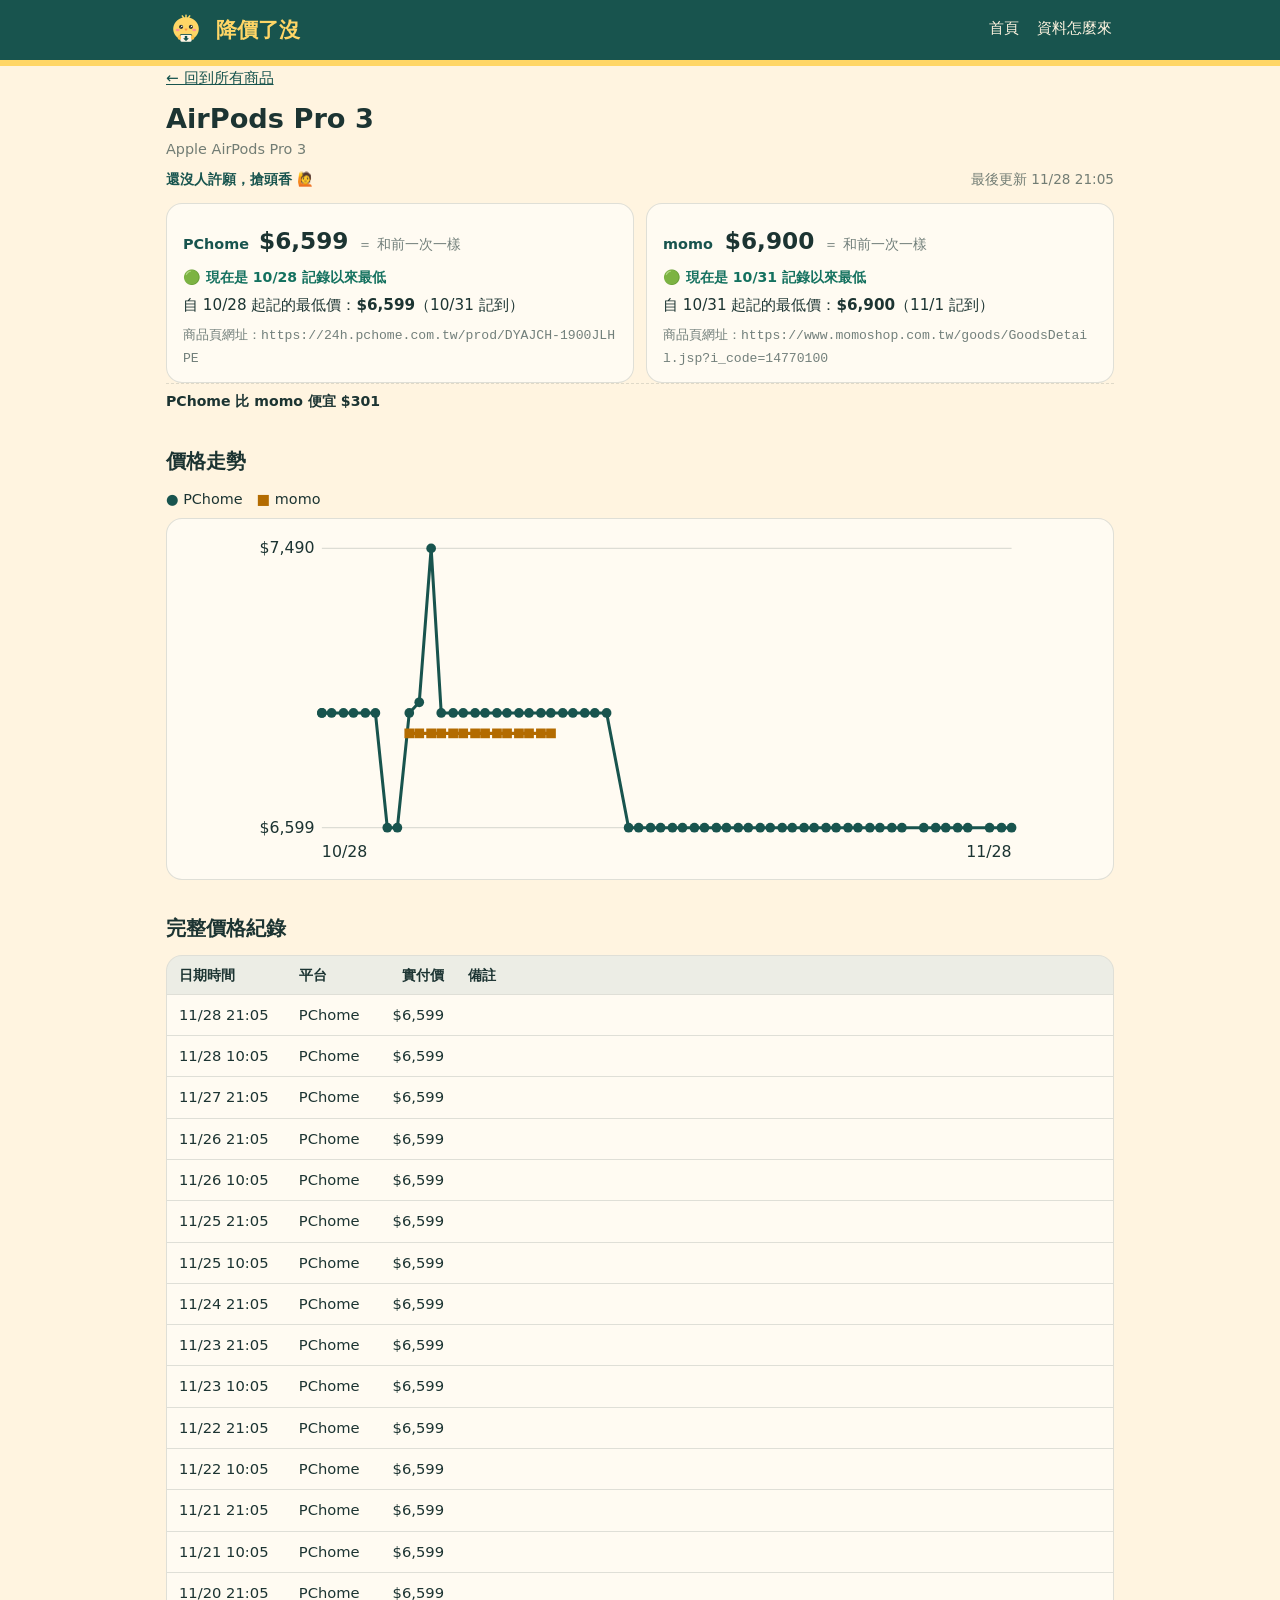
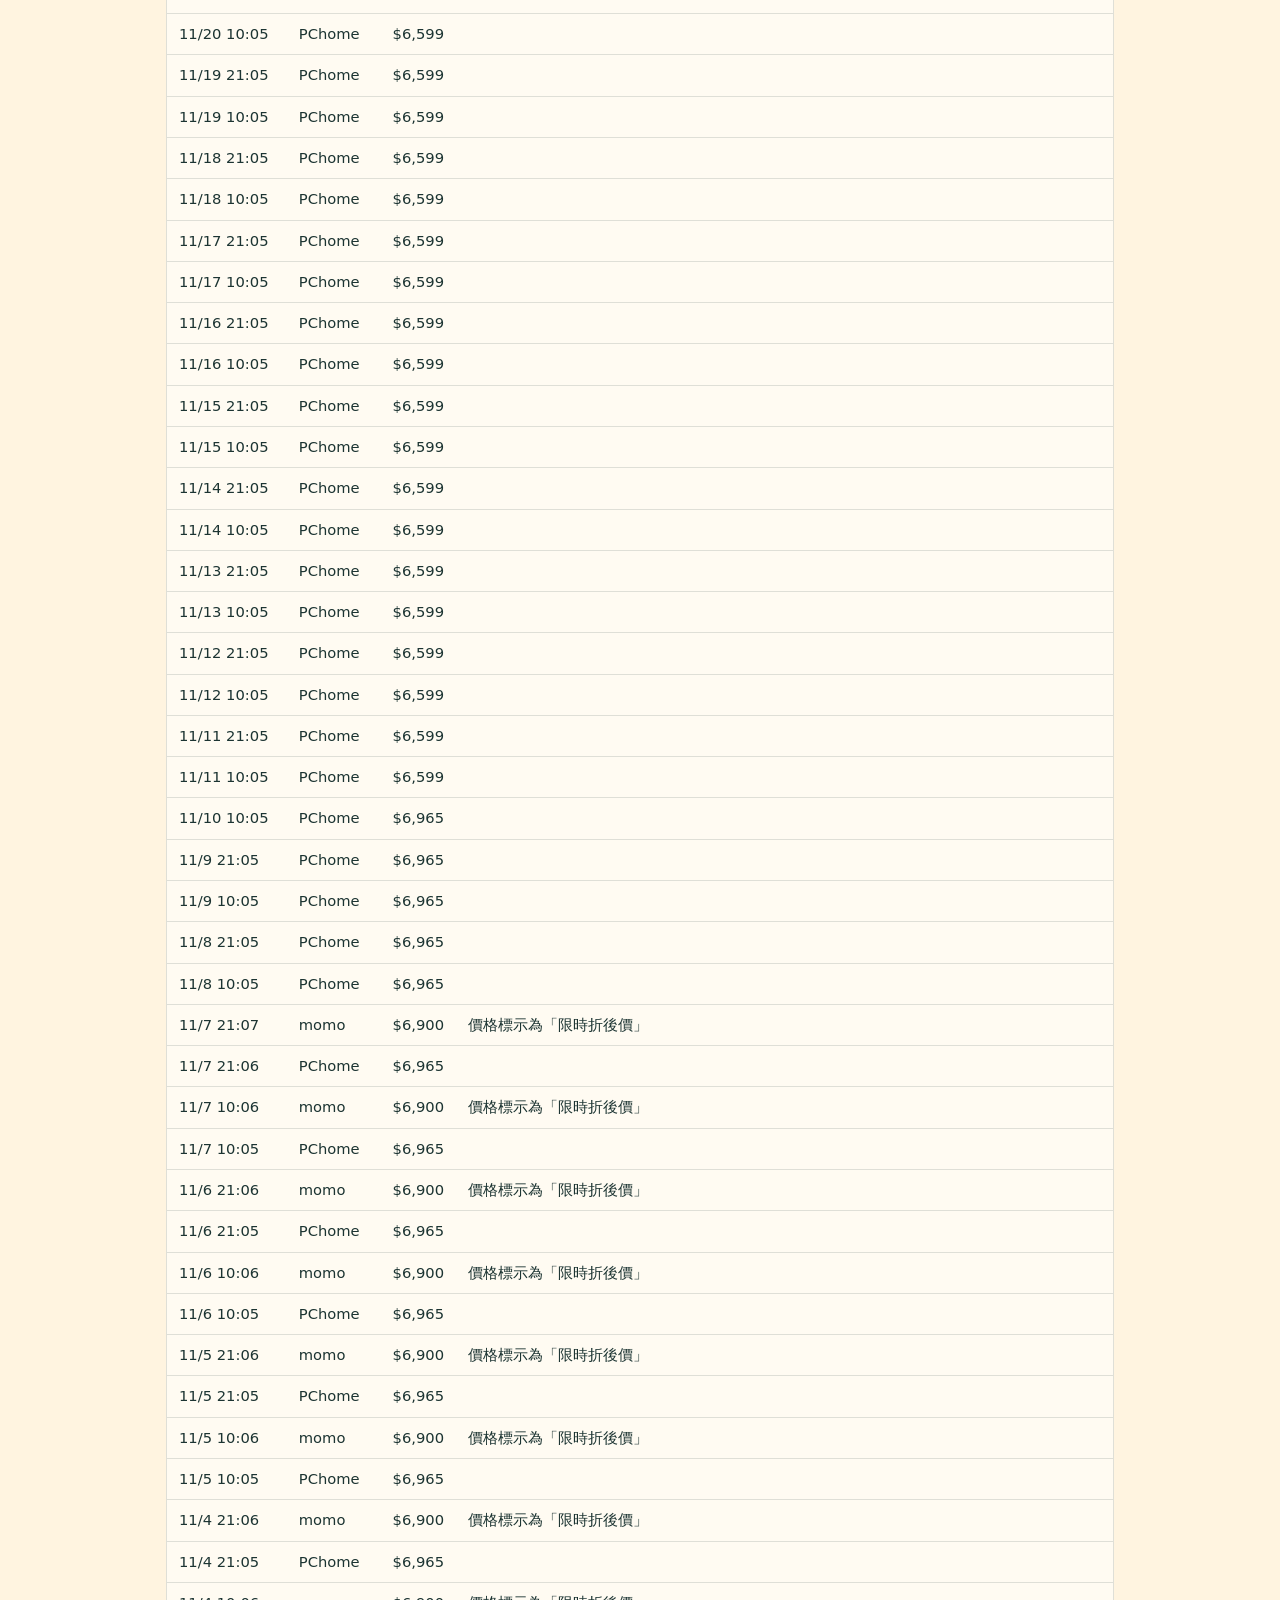
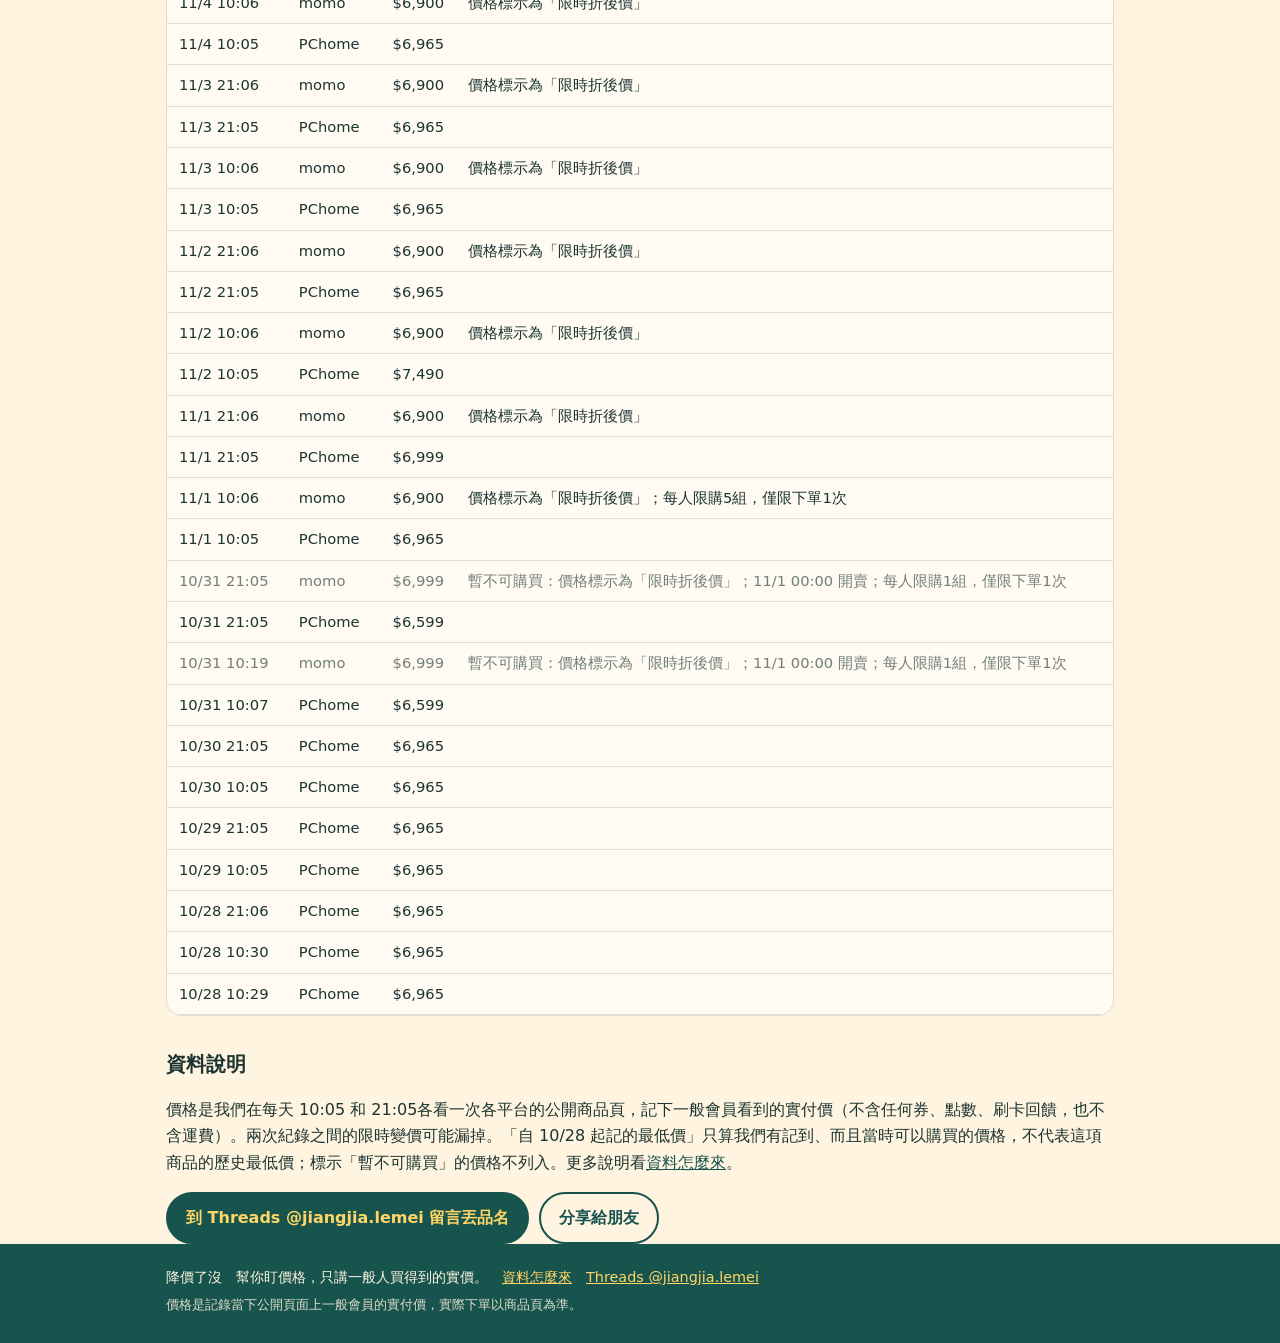
==== commit bc935863: "網站更新 2026-11-28 21:20" ====
--- a/p/airpods.html
+++ b/p/airpods.html
@@ -1,2 +1,2 @@
 <!doctype html>
-<html lang="zh-Hant"><head><meta charset="utf-8"><meta name="viewport" content="width=device-width,initial-scale=1"><title>AirPods Pro 3 價格走勢｜降價了沒</title><meta name="description" content="AirPods Pro 3 目前實付價：PChome $6,599、momo $6,900。看價格走勢與自記錄起的最低價。"><meta property="og:type" content="website"><meta property="og:locale" content="zh_TW"><meta property="og:site_name" content="降價了沒"><meta property="og:title" content="AirPods Pro 3 價格走勢｜降價了沒"><meta property="og:description" content="AirPods Pro 3 目前實付價：PChome $6,599、momo $6,900。看價格走勢與自記錄起的最低價。"><meta property="og:image" content="https://jiangjia-lemei.github.io/assets/cute-2.png"><meta name="twitter:card" content="summary"><meta property="og:url" content="https://jiangjia-lemei.github.io/p/airpods.html"><link rel="canonical" href="https://jiangjia-lemei.github.io/p/airpods.html"><link rel="icon" href="../assets/logo.png"><link rel="stylesheet" href="../assets/style.css"></head><body><header class="top"><div class="wrap bar"><a class="brand" href="../index.html"><img src="../assets/logo.png" alt="" width="40" height="40"><span>降價了沒</span></a><nav><a href="../index.html">首頁</a><a href="../about.html">資料怎麼來</a></nav></div></header><main class="wrap"><p class="crumb"><a href="../index.html">← 回到所有商品</a></p><section><h1 class="ptitle">AirPods Pro 3</h1><p class="full">Apple AirPods Pro 3</p><p class="meta"><span class="wishn">還沒人許願，搶頭香 🙋</span><span>最後更新 11/28 10:05</span></p><div class="prices big"><div class="pblock"><div class="prow"><span class="pname">PChome</span><span class="pprice">$6,599</span><span class="delta flat">＝ 和前一次一樣</span></div><p class="pjudge good">🟢 現在是 10/28 記錄以來最低</p><p class="lowline">自 10/28 起記的最低價：<b>$6,599</b>（10/31 記到）</p><p class="url">商品頁網址：<code>https://24h.pchome.com.tw/prod/DYAJCH-1900JLHPE</code></p></div><div class="pblock"><div class="prow"><span class="pname">momo</span><span class="pprice">$6,900</span><span class="delta flat">＝ 和前一次一樣</span></div><p class="pjudge good">🟢 現在是 10/31 記錄以來最低</p><p class="lowline">自 10/31 起記的最低價：<b>$6,900</b>（11/1 記到）</p><p class="url">商品頁網址：<code>https://www.momoshop.com.tw/goods/GoodsDetail.jsp?i_code=14770100</code></p></div></div><p class="pjudge cmp">PChome 比 momo 便宜 $301</p></section><section><h2>價格走勢</h2><p class="legend"><span style="color:#18544e">●</span> PChome　<span style="color:#b36b00">■</span> momo</p><div class="chartbox"><svg class="chart chart-lg" viewBox="0 0 640 280" role="img" aria-label="AirPods Pro 3 價格走勢圖" xmlns="http://www.w3.org/2000/svg"><line x1="58" y1="16.0" x2="626" y2="16.0" stroke="#1c3432" stroke-opacity=".15"/><text x="52" y="20.0" text-anchor="end" font-size="13" fill="#1c3432">$7,490</text><line x1="58" y1="246.0" x2="626" y2="246.0" stroke="#1c3432" stroke-opacity=".15"/><text x="52" y="250.0" text-anchor="end" font-size="13" fill="#1c3432">$6,599</text><text x="58" y="270" font-size="13" fill="#1c3432">10/28</text><text x="626" y="270" text-anchor="end" font-size="13" fill="#1c3432">11/28</text><polyline points="58.0,151.5 58.0,151.5 66.1,151.5 76.0,151.5 84.4,151.5 94.4,151.5 102.8,151.5 112.7,246.0 121.1,246.0 131.0,151.5 139.4,142.7 149.4,16.0 157.8,151.5 167.7,151.5 176.1,151.5 186.0,151.5 194.4,151.5 204.4,151.5 212.8,151.5 222.7,151.5 231.1,151.5 241.0,151.5 249.4,151.5 259.4,151.5 267.8,151.5 277.7,151.5 286.1,151.5 296.0,151.5 314.3,246.0 322.8,246.0 332.7,246.0 341.1,246.0 351.0,246.0 359.4,246.0 369.3,246.0 377.7,246.0 387.7,246.0 396.1,246.0 406.0,246.0 414.4,246.0 424.3,246.0 432.7,246.0 442.7,246.0 451.1,246.0 461.0,246.0 469.4,246.0 479.3,246.0 487.7,246.0 497.7,246.0 506.1,246.0 516.0,246.0 524.4,246.0 534.3,246.0 542.7,246.0 561.1,246.0 571.0,246.0 579.4,246.0 589.3,246.0 597.7,246.0 616.1,246.0 626.0,246.0" fill="none" stroke="#18544e" stroke-width="2.5" stroke-linejoin="round" stroke-linecap="round"/><g><circle cx="58.0" cy="151.5" r="4.0" fill="#18544e"/><title>PChome 10/28 10:29 $6,965</title></g><g><circle cx="58.0" cy="151.5" r="4.0" fill="#18544e"/><title>PChome 10/28 10:30 $6,965</title></g><g><circle cx="66.1" cy="151.5" r="4.0" fill="#18544e"/><title>PChome 10/28 21:06 $6,965</title></g><g><circle cx="76.0" cy="151.5" r="4.0" fill="#18544e"/><title>PChome 10/29 10:05 $6,965</title></g><g><circle cx="84.4" cy="151.5" r="4.0" fill="#18544e"/><title>PChome 10/29 21:05 $6,965</title></g><g><circle cx="94.4" cy="151.5" r="4.0" fill="#18544e"/><title>PChome 10/30 10:05 $6,965</title></g><g><circle cx="102.8" cy="151.5" r="4.0" fill="#18544e"/><title>PChome 10/30 21:05 $6,965</title></g><g><circle cx="112.7" cy="246.0" r="4.0" fill="#18544e"/><title>PChome 10/31 10:07 $6,599</title></g><g><circle cx="121.1" cy="246.0" r="4.0" fill="#18544e"/><title>PChome 10/31 21:05 $6,599</title></g><g><circle cx="131.0" cy="151.5" r="4.0" fill="#18544e"/><title>PChome 11/1 10:05 $6,965</title></g><g><circle cx="139.4" cy="142.7" r="4.0" fill="#18544e"/><title>PChome 11/1 21:05 $6,999</title></g><g><circle cx="149.4" cy="16.0" r="4.0" fill="#18544e"/><title>PChome 11/2 10:05 $7,490</title></g><g><circle cx="157.8" cy="151.5" r="4.0" fill="#18544e"/><title>PChome 11/2 21:05 $6,965</title></g><g><circle cx="167.7" cy="151.5" r="4.0" fill="#18544e"/><title>PChome 11/3 10:05 $6,965</title></g><g><circle cx="176.1" cy="151.5" r="4.0" fill="#18544e"/><title>PChome 11/3 21:05 $6,965</title></g><g><circle cx="186.0" cy="151.5" r="4.0" fill="#18544e"/><title>PChome 11/4 10:05 $6,965</title></g><g><circle cx="194.4" cy="151.5" r="4.0" fill="#18544e"/><title>PChome 11/4 21:05 $6,965</title></g><g><circle cx="204.4" cy="151.5" r="4.0" fill="#18544e"/><title>PChome 11/5 10:05 $6,965</title></g><g><circle cx="212.8" cy="151.5" r="4.0" fill="#18544e"/><title>PChome 11/5 21:05 $6,965</title></g><g><circle cx="222.7" cy="151.5" r="4.0" fill="#18544e"/><title>PChome 11/6 10:05 $6,965</title></g><g><circle cx="231.1" cy="151.5" r="4.0" fill="#18544e"/><title>PChome 11/6 21:05 $6,965</title></g><g><circle cx="241.0" cy="151.5" r="4.0" fill="#18544e"/><title>PChome 11/7 10:05 $6,965</title></g><g><circle cx="249.4" cy="151.5" r="4.0" fill="#18544e"/><title>PChome 11/7 21:06 $6,965</title></g><g><circle cx="259.4" cy="151.5" r="4.0" fill="#18544e"/><title>PChome 11/8 10:05 $6,965</title></g><g><circle cx="267.8" cy="151.5" r="4.0" fill="#18544e"/><title>PChome 11/8 21:05 $6,965</title></g><g><circle cx="277.7" cy="151.5" r="4.0" fill="#18544e"/><title>PChome 11/9 10:05 $6,965</title></g><g><circle cx="286.1" cy="151.5" r="4.0" fill="#18544e"/><title>PChome 11/9 21:05 $6,965</title></g><g><circle cx="296.0" cy="151.5" r="4.0" fill="#18544e"/><title>PChome 11/10 10:05 $6,965</title></g><g><circle cx="314.3" cy="246.0" r="4.0" fill="#18544e"/><title>PChome 11/11 10:05 $6,599</title></g><g><circle cx="322.8" cy="246.0" r="4.0" fill="#18544e"/><title>PChome 11/11 21:05 $6,599</title></g><g><circle cx="332.7" cy="246.0" r="4.0" fill="#18544e"/><title>PChome 11/12 10:05 $6,599</title></g><g><circle cx="341.1" cy="246.0" r="4.0" fill="#18544e"/><title>PChome 11/12 21:05 $6,599</title></g><g><circle cx="351.0" cy="246.0" r="4.0" fill="#18544e"/><title>PChome 11/13 10:05 $6,599</title></g><g><circle cx="359.4" cy="246.0" r="4.0" fill="#18544e"/><title>PChome 11/13 21:05 $6,599</title></g><g><circle cx="369.3" cy="246.0" r="4.0" fill="#18544e"/><title>PChome 11/14 10:05 $6,599</title></g><g><circle cx="377.7" cy="246.0" r="4.0" fill="#18544e"/><title>PChome 11/14 21:05 $6,599</title></g><g><circle cx="387.7" cy="246.0" r="4.0" fill="#18544e"/><title>PChome 11/15 10:05 $6,599</title></g><g><circle cx="396.1" cy="246.0" r="4.0" fill="#18544e"/><title>PChome 11/15 21:05 $6,599</title></g><g><circle cx="406.0" cy="246.0" r="4.0" fill="#18544e"/><title>PChome 11/16 10:05 $6,599</title></g><g><circle cx="414.4" cy="246.0" r="4.0" fill="#18544e"/><title>PChome 11/16 21:05 $6,599</title></g><g><circle cx="424.3" cy="246.0" r="4.0" fill="#18544e"/><title>PChome 11/17 10:05 $6,599</title></g><g><circle cx="432.7" cy="246.0" r="4.0" fill="#18544e"/><title>PChome 11/17 21:05 $6,599</title></g><g><circle cx="442.7" cy="246.0" r="4.0" fill="#18544e"/><title>PChome 11/18 10:05 $6,599</title></g><g><circle cx="451.1" cy="246.0" r="4.0" fill="#18544e"/><title>PChome 11/18 21:05 $6,599</title></g><g><circle cx="461.0" cy="246.0" r="4.0" fill="#18544e"/><title>PChome 11/19 10:05 $6,599</title></g><g><circle cx="469.4" cy="246.0" r="4.0" fill="#18544e"/><title>PChome 11/19 21:05 $6,599</title></g><g><circle cx="479.3" cy="246.0" r="4.0" fill="#18544e"/><title>PChome 11/20 10:05 $6,599</title></g><g><circle cx="487.7" cy="246.0" r="4.0" fill="#18544e"/><title>PChome 11/20 21:05 $6,599</title></g><g><circle cx="497.7" cy="246.0" r="4.0" fill="#18544e"/><title>PChome 11/21 10:05 $6,599</title></g><g><circle cx="506.1" cy="246.0" r="4.0" fill="#18544e"/><title>PChome 11/21 21:05 $6,599</title></g><g><circle cx="516.0" cy="246.0" r="4.0" fill="#18544e"/><title>PChome 11/22 10:05 $6,599</title></g><g><circle cx="524.4" cy="246.0" r="4.0" fill="#18544e"/><title>PChome 11/22 21:05 $6,599</title></g><g><circle cx="534.3" cy="246.0" r="4.0" fill="#18544e"/><title>PChome 11/23 10:05 $6,599</title></g><g><circle cx="542.7" cy="246.0" r="4.0" fill="#18544e"/><title>PChome 11/23 21:05 $6,599</title></g><g><circle cx="561.1" cy="246.0" r="4.0" fill="#18544e"/><title>PChome 11/24 21:05 $6,599</title></g><g><circle cx="571.0" cy="246.0" r="4.0" fill="#18544e"/><title>PChome 11/25 10:05 $6,599</title></g><g><circle cx="579.4" cy="246.0" r="4.0" fill="#18544e"/><title>PChome 11/25 21:05 $6,599</title></g><g><circle cx="589.3" cy="246.0" r="4.0" fill="#18544e"/><title>PChome 11/26 10:05 $6,599</title></g><g><circle cx="597.7" cy="246.0" r="4.0" fill="#18544e"/><title>PChome 11/26 21:05 $6,599</title></g><g><circle cx="616.1" cy="246.0" r="4.0" fill="#18544e"/><title>PChome 11/27 21:05 $6,599</title></g><g><circle cx="626.0" cy="246.0" r="4.0" fill="#18544e"/><title>PChome 11/28 10:05 $6,599</title></g><polyline points="131.0,168.3 139.4,168.3 149.4,168.3 157.8,168.3 167.7,168.3 176.1,168.3 186.0,168.3 194.4,168.3 204.4,168.3 212.8,168.3 222.7,168.3 231.1,168.3 241.0,168.3 249.4,168.3" fill="none" stroke="#b36b00" stroke-width="2.5" stroke-linejoin="round" stroke-linecap="round"/><g><rect x="127.0" y="164.3" width="8.0" height="8.0" fill="#b36b00"/><title>momo 11/1 10:06 $6,900</title></g><g><rect x="135.4" y="164.3" width="8.0" height="8.0" fill="#b36b00"/><title>momo 11/1 21:06 $6,900</title></g><g><rect x="145.4" y="164.3" width="8.0" height="8.0" fill="#b36b00"/><title>momo 11/2 10:06 $6,900</title></g><g><rect x="153.8" y="164.3" width="8.0" height="8.0" fill="#b36b00"/><title>momo 11/2 21:06 $6,900</title></g><g><rect x="163.7" y="164.3" width="8.0" height="8.0" fill="#b36b00"/><title>momo 11/3 10:06 $6,900</title></g><g><rect x="172.1" y="164.3" width="8.0" height="8.0" fill="#b36b00"/><title>momo 11/3 21:06 $6,900</title></g><g><rect x="182.0" y="164.3" width="8.0" height="8.0" fill="#b36b00"/><title>momo 11/4 10:06 $6,900</title></g><g><rect x="190.4" y="164.3" width="8.0" height="8.0" fill="#b36b00"/><title>momo 11/4 21:06 $6,900</title></g><g><rect x="200.4" y="164.3" width="8.0" height="8.0" fill="#b36b00"/><title>momo 11/5 10:06 $6,900</title></g><g><rect x="208.8" y="164.3" width="8.0" height="8.0" fill="#b36b00"/><title>momo 11/5 21:06 $6,900</title></g><g><rect x="218.7" y="164.3" width="8.0" height="8.0" fill="#b36b00"/><title>momo 11/6 10:06 $6,900</title></g><g><rect x="227.1" y="164.3" width="8.0" height="8.0" fill="#b36b00"/><title>momo 11/6 21:06 $6,900</title></g><g><rect x="237.0" y="164.3" width="8.0" height="8.0" fill="#b36b00"/><title>momo 11/7 10:06 $6,900</title></g><g><rect x="245.4" y="164.3" width="8.0" height="8.0" fill="#b36b00"/><title>momo 11/7 21:07 $6,900</title></g></svg></div></section><section><h2>完整價格紀錄</h2><div class="tablewrap"><table><thead><tr><th>日期時間</th><th>平台</th><th class="num">實付價</th><th>備註</th></tr></thead><tbody><tr><td>11/28 10:05</td><td>PChome</td><td class="num">$6,599</td><td></td></tr><tr><td>11/27 21:05</td><td>PChome</td><td class="num">$6,599</td><td></td></tr><tr><td>11/26 21:05</td><td>PChome</td><td class="num">$6,599</td><td></td></tr><tr><td>11/26 10:05</td><td>PChome</td><td class="num">$6,599</td><td></td></tr><tr><td>11/25 21:05</td><td>PChome</td><td class="num">$6,599</td><td></td></tr><tr><td>11/25 10:05</td><td>PChome</td><td class="num">$6,599</td><td></td></tr><tr><td>11/24 21:05</td><td>PChome</td><td class="num">$6,599</td><td></td></tr><tr><td>11/23 21:05</td><td>PChome</td><td class="num">$6,599</td><td></td></tr><tr><td>11/23 10:05</td><td>PChome</td><td class="num">$6,599</td><td></td></tr><tr><td>11/22 21:05</td><td>PChome</td><td class="num">$6,599</td><td></td></tr><tr><td>11/22 10:05</td><td>PChome</td><td class="num">$6,599</td><td></td></tr><tr><td>11/21 21:05</td><td>PChome</td><td class="num">$6,599</td><td></td></tr><tr><td>11/21 10:05</td><td>PChome</td><td class="num">$6,599</td><td></td></tr><tr><td>11/20 21:05</td><td>PChome</td><td class="num">$6,599</td><td></td></tr><tr><td>11/20 10:05</td><td>PChome</td><td class="num">$6,599</td><td></td></tr><tr><td>11/19 21:05</td><td>PChome</td><td class="num">$6,599</td><td></td></tr><tr><td>11/19 10:05</td><td>PChome</td><td class="num">$6,599</td><td></td></tr><tr><td>11/18 21:05</td><td>PChome</td><td class="num">$6,599</td><td></td></tr><tr><td>11/18 10:05</td><td>PChome</td><td class="num">$6,599</td><td></td></tr><tr><td>11/17 21:05</td><td>PChome</td><td class="num">$6,599</td><td></td></tr><tr><td>11/17 10:05</td><td>PChome</td><td class="num">$6,599</td><td></td></tr><tr><td>11/16 21:05</td><td>PChome</td><td class="num">$6,599</td><td></td></tr><tr><td>11/16 10:05</td><td>PChome</td><td class="num">$6,599</td><td></td></tr><tr><td>11/15 21:05</td><td>PChome</td><td class="num">$6,599</td><td></td></tr><tr><td>11/15 10:05</td><td>PChome</td><td class="num">$6,599</td><td></td></tr><tr><td>11/14 21:05</td><td>PChome</td><td class="num">$6,599</td><td></td></tr><tr><td>11/14 10:05</td><td>PChome</td><td class="num">$6,599</td><td></td></tr><tr><td>11/13 21:05</td><td>PChome</td><td class="num">$6,599</td><td></td></tr><tr><td>11/13 10:05</td><td>PChome</td><td class="num">$6,599</td><td></td></tr><tr><td>11/12 21:05</td><td>PChome</td><td class="num">$6,599</td><td></td></tr><tr><td>11/12 10:05</td><td>PChome</td><td class="num">$6,599</td><td></td></tr><tr><td>11/11 21:05</td><td>PChome</td><td class="num">$6,599</td><td></td></tr><tr><td>11/11 10:05</td><td>PChome</td><td class="num">$6,599</td><td></td></tr><tr><td>11/10 10:05</td><td>PChome</td><td class="num">$6,965</td><td></td></tr><tr><td>11/9 21:05</td><td>PChome</td><td class="num">$6,965</td><td></td></tr><tr><td>11/9 10:05</td><td>PChome</td><td class="num">$6,965</td><td></td></tr><tr><td>11/8 21:05</td><td>PChome</td><td class="num">$6,965</td><td></td></tr><tr><td>11/8 10:05</td><td>PChome</td><td class="num">$6,965</td><td></td></tr><tr><td>11/7 21:07</td><td>momo</td><td class="num">$6,900</td><td>價格標示為「限時折後價」</td></tr><tr><td>11/7 21:06</td><td>PChome</td><td class="num">$6,965</td><td></td></tr><tr><td>11/7 10:06</td><td>momo</td><td class="num">$6,900</td><td>價格標示為「限時折後價」</td></tr><tr><td>11/7 10:05</td><td>PChome</td><td class="num">$6,965</td><td></td></tr><tr><td>11/6 21:06</td><td>momo</td><td class="num">$6,900</td><td>價格標示為「限時折後價」</td></tr><tr><td>11/6 21:05</td><td>PChome</td><td class="num">$6,965</td><td></td></tr><tr><td>11/6 10:06</td><td>momo</td><td class="num">$6,900</td><td>價格標示為「限時折後價」</td></tr><tr><td>11/6 10:05</td><td>PChome</td><td class="num">$6,965</td><td></td></tr><tr><td>11/5 21:06</td><td>momo</td><td class="num">$6,900</td><td>價格標示為「限時折後價」</td></tr><tr><td>11/5 21:05</td><td>PChome</td><td class="num">$6,965</td><td></td></tr><tr><td>11/5 10:06</td><td>momo</td><td class="num">$6,900</td><td>價格標示為「限時折後價」</td></tr><tr><td>11/5 10:05</td><td>PChome</td><td class="num">$6,965</td><td></td></tr><tr><td>11/4 21:06</td><td>momo</td><td class="num">$6,900</td><td>價格標示為「限時折後價」</td></tr><tr><td>11/4 21:05</td><td>PChome</td><td class="num">$6,965</td><td></td></tr><tr><td>11/4 10:06</td><td>momo</td><td class="num">$6,900</td><td>價格標示為「限時折後價」</td></tr><tr><td>11/4 10:05</td><td>PChome</td><td class="num">$6,965</td><td></td></tr><tr><td>11/3 21:06</td><td>momo</td><td class="num">$6,900</td><td>價格標示為「限時折後價」</td></tr><tr><td>11/3 21:05</td><td>PChome</td><td class="num">$6,965</td><td></td></tr><tr><td>11/3 10:06</td><td>momo</td><td class="num">$6,900</td><td>價格標示為「限時折後價」</td></tr><tr><td>11/3 10:05</td><td>PChome</td><td class="num">$6,965</td><td></td></tr><tr><td>11/2 21:06</td><td>momo</td><td class="num">$6,900</td><td>價格標示為「限時折後價」</td></tr><tr><td>11/2 21:05</td><td>PChome</td><td class="num">$6,965</td><td></td></tr><tr><td>11/2 10:06</td><td>momo</td><td class="num">$6,900</td><td>價格標示為「限時折後價」</td></tr><tr><td>11/2 10:05</td><td>PChome</td><td class="num">$7,490</td><td></td></tr><tr><td>11/1 21:06</td><td>momo</td><td class="num">$6,900</td><td>價格標示為「限時折後價」</td></tr><tr><td>11/1 21:05</td><td>PChome</td><td class="num">$6,999</td><td></td></tr><tr><td>11/1 10:06</td><td>momo</td><td class="num">$6,900</td><td>價格標示為「限時折後價」；每人限購5組，僅限下單1次</td></tr><tr><td>11/1 10:05</td><td>PChome</td><td class="num">$6,965</td><td></td></tr><tr class="off"><td>10/31 21:05</td><td>momo</td><td class="num">$6,999</td><td>暫不可購買：價格標示為「限時折後價」；11/1 00:00 開賣；每人限購1組，僅限下單1次</td></tr><tr><td>10/31 21:05</td><td>PChome</td><td class="num">$6,599</td><td></td></tr><tr class="off"><td>10/31 10:19</td><td>momo</td><td class="num">$6,999</td><td>暫不可購買：價格標示為「限時折後價」；11/1 00:00 開賣；每人限購1組，僅限下單1次</td></tr><tr><td>10/31 10:07</td><td>PChome</td><td class="num">$6,599</td><td></td></tr><tr><td>10/30 21:05</td><td>PChome</td><td class="num">$6,965</td><td></td></tr><tr><td>10/30 10:05</td><td>PChome</td><td class="num">$6,965</td><td></td></tr><tr><td>10/29 21:05</td><td>PChome</td><td class="num">$6,965</td><td></td></tr><tr><td>10/29 10:05</td><td>PChome</td><td class="num">$6,965</td><td></td></tr><tr><td>10/28 21:06</td><td>PChome</td><td class="num">$6,965</td><td></td></tr><tr><td>10/28 10:30</td><td>PChome</td><td class="num">$6,965</td><td></td></tr><tr><td>10/28 10:29</td><td>PChome</td><td class="num">$6,965</td><td></td></tr></tbody></table></div></section><section class="howto"><h2>資料說明</h2><p>價格是我們在每天 10:05 和 21:05各看一次各平台的公開商品頁，記下一般會員看到的實付價（不含任何券、點數、刷卡回饋，也不含運費）。兩次紀錄之間的限時變價可能漏掉。「自 10/28 起記的最低價」只算我們有記到、而且當時可以購買的價格，不代表這項商品的歷史最低價；標示「暫不可購買」的價格不列入。更多說明看<a href="../about.html">資料怎麼來</a>。</p></section><section><div class="actions"><a class="btn primary" href="https://www.threads.com/@jiangjia.lemei" target="_blank" rel="noopener">到 Threads @jiangjia.lemei 留言丟品名</a><button type="button" class="btn ghost" data-share>分享給朋友</button></div></section></main><footer><div class="wrap"><p>降價了沒　幫你盯價格，只講一般人買得到的實價。　<a href="../about.html">資料怎麼來</a>　<a href="https://www.threads.com/@jiangjia.lemei" target="_blank" rel="noopener">Threads @jiangjia.lemei</a></p><p class="small">價格是記錄當下公開頁面上一般會員的實付價，實際下單以商品頁為準。</p></div></footer><script src="../assets/app.js"></script></body></html>+<html lang="zh-Hant"><head><meta charset="utf-8"><meta name="viewport" content="width=device-width,initial-scale=1"><title>AirPods Pro 3 價格走勢｜降價了沒</title><meta name="description" content="AirPods Pro 3 目前實付價：PChome $6,599、momo $6,900。看價格走勢與自記錄起的最低價。"><meta property="og:type" content="website"><meta property="og:locale" content="zh_TW"><meta property="og:site_name" content="降價了沒"><meta property="og:title" content="AirPods Pro 3 價格走勢｜降價了沒"><meta property="og:description" content="AirPods Pro 3 目前實付價：PChome $6,599、momo $6,900。看價格走勢與自記錄起的最低價。"><meta property="og:image" content="https://jiangjia-lemei.github.io/assets/cute-2.png"><meta name="twitter:card" content="summary"><meta property="og:url" content="https://jiangjia-lemei.github.io/p/airpods.html"><link rel="canonical" href="https://jiangjia-lemei.github.io/p/airpods.html"><link rel="icon" href="../assets/logo.png"><link rel="stylesheet" href="../assets/style.css"></head><body><header class="top"><div class="wrap bar"><a class="brand" href="../index.html"><img src="../assets/logo.png" alt="" width="40" height="40"><span>降價了沒</span></a><nav><a href="../index.html">首頁</a><a href="../about.html">資料怎麼來</a></nav></div></header><main class="wrap"><p class="crumb"><a href="../index.html">← 回到所有商品</a></p><section><h1 class="ptitle">AirPods Pro 3</h1><p class="full">Apple AirPods Pro 3</p><p class="meta"><span class="wishn">還沒人許願，搶頭香 🙋</span><span>最後更新 11/28 21:05</span></p><div class="prices big"><div class="pblock"><div class="prow"><span class="pname">PChome</span><span class="pprice">$6,599</span><span class="delta flat">＝ 和前一次一樣</span></div><p class="pjudge good">🟢 現在是 10/28 記錄以來最低</p><p class="lowline">自 10/28 起記的最低價：<b>$6,599</b>（10/31 記到）</p><p class="url">商品頁網址：<code>https://24h.pchome.com.tw/prod/DYAJCH-1900JLHPE</code></p></div><div class="pblock"><div class="prow"><span class="pname">momo</span><span class="pprice">$6,900</span><span class="delta flat">＝ 和前一次一樣</span></div><p class="pjudge good">🟢 現在是 10/31 記錄以來最低</p><p class="lowline">自 10/31 起記的最低價：<b>$6,900</b>（11/1 記到）</p><p class="url">商品頁網址：<code>https://www.momoshop.com.tw/goods/GoodsDetail.jsp?i_code=14770100</code></p></div></div><p class="pjudge cmp">PChome 比 momo 便宜 $301</p></section><section><h2>價格走勢</h2><p class="legend"><span style="color:#18544e">●</span> PChome　<span style="color:#b36b00">■</span> momo</p><div class="chartbox"><svg class="chart chart-lg" viewBox="0 0 640 280" role="img" aria-label="AirPods Pro 3 價格走勢圖" xmlns="http://www.w3.org/2000/svg"><line x1="58" y1="16.0" x2="626" y2="16.0" stroke="#1c3432" stroke-opacity=".15"/><text x="52" y="20.0" text-anchor="end" font-size="13" fill="#1c3432">$7,490</text><line x1="58" y1="246.0" x2="626" y2="246.0" stroke="#1c3432" stroke-opacity=".15"/><text x="52" y="250.0" text-anchor="end" font-size="13" fill="#1c3432">$6,599</text><text x="58" y="270" font-size="13" fill="#1c3432">10/28</text><text x="626" y="270" text-anchor="end" font-size="13" fill="#1c3432">11/28</text><polyline points="58.0,151.5 58.0,151.5 66.0,151.5 75.8,151.5 84.0,151.5 93.8,151.5 102.1,151.5 111.9,246.0 120.2,246.0 130.0,151.5 138.2,142.7 148.0,16.0 156.3,151.5 166.1,151.5 174.4,151.5 184.2,151.5 192.4,151.5 202.2,151.5 210.5,151.5 220.3,151.5 228.6,151.5 238.4,151.5 246.6,151.5 256.4,151.5 264.7,151.5 274.5,151.5 282.8,151.5 292.5,151.5 310.6,246.0 318.9,246.0 328.7,246.0 337.0,246.0 346.7,246.0 355.0,246.0 364.8,246.0 373.1,246.0 382.9,246.0 391.2,246.0 400.9,246.0 409.2,246.0 419.0,246.0 427.3,246.0 437.1,246.0 445.4,246.0 455.1,246.0 463.4,246.0 473.2,246.0 481.5,246.0 491.3,246.0 499.5,246.0 509.3,246.0 517.6,246.0 527.4,246.0 535.7,246.0 553.7,246.0 563.5,246.0 571.8,246.0 581.6,246.0 589.9,246.0 607.9,246.0 617.7,246.0 626.0,246.0" fill="none" stroke="#18544e" stroke-width="2.5" stroke-linejoin="round" stroke-linecap="round"/><g><circle cx="58.0" cy="151.5" r="4.0" fill="#18544e"/><title>PChome 10/28 10:29 $6,965</title></g><g><circle cx="58.0" cy="151.5" r="4.0" fill="#18544e"/><title>PChome 10/28 10:30 $6,965</title></g><g><circle cx="66.0" cy="151.5" r="4.0" fill="#18544e"/><title>PChome 10/28 21:06 $6,965</title></g><g><circle cx="75.8" cy="151.5" r="4.0" fill="#18544e"/><title>PChome 10/29 10:05 $6,965</title></g><g><circle cx="84.0" cy="151.5" r="4.0" fill="#18544e"/><title>PChome 10/29 21:05 $6,965</title></g><g><circle cx="93.8" cy="151.5" r="4.0" fill="#18544e"/><title>PChome 10/30 10:05 $6,965</title></g><g><circle cx="102.1" cy="151.5" r="4.0" fill="#18544e"/><title>PChome 10/30 21:05 $6,965</title></g><g><circle cx="111.9" cy="246.0" r="4.0" fill="#18544e"/><title>PChome 10/31 10:07 $6,599</title></g><g><circle cx="120.2" cy="246.0" r="4.0" fill="#18544e"/><title>PChome 10/31 21:05 $6,599</title></g><g><circle cx="130.0" cy="151.5" r="4.0" fill="#18544e"/><title>PChome 11/1 10:05 $6,965</title></g><g><circle cx="138.2" cy="142.7" r="4.0" fill="#18544e"/><title>PChome 11/1 21:05 $6,999</title></g><g><circle cx="148.0" cy="16.0" r="4.0" fill="#18544e"/><title>PChome 11/2 10:05 $7,490</title></g><g><circle cx="156.3" cy="151.5" r="4.0" fill="#18544e"/><title>PChome 11/2 21:05 $6,965</title></g><g><circle cx="166.1" cy="151.5" r="4.0" fill="#18544e"/><title>PChome 11/3 10:05 $6,965</title></g><g><circle cx="174.4" cy="151.5" r="4.0" fill="#18544e"/><title>PChome 11/3 21:05 $6,965</title></g><g><circle cx="184.2" cy="151.5" r="4.0" fill="#18544e"/><title>PChome 11/4 10:05 $6,965</title></g><g><circle cx="192.4" cy="151.5" r="4.0" fill="#18544e"/><title>PChome 11/4 21:05 $6,965</title></g><g><circle cx="202.2" cy="151.5" r="4.0" fill="#18544e"/><title>PChome 11/5 10:05 $6,965</title></g><g><circle cx="210.5" cy="151.5" r="4.0" fill="#18544e"/><title>PChome 11/5 21:05 $6,965</title></g><g><circle cx="220.3" cy="151.5" r="4.0" fill="#18544e"/><title>PChome 11/6 10:05 $6,965</title></g><g><circle cx="228.6" cy="151.5" r="4.0" fill="#18544e"/><title>PChome 11/6 21:05 $6,965</title></g><g><circle cx="238.4" cy="151.5" r="4.0" fill="#18544e"/><title>PChome 11/7 10:05 $6,965</title></g><g><circle cx="246.6" cy="151.5" r="4.0" fill="#18544e"/><title>PChome 11/7 21:06 $6,965</title></g><g><circle cx="256.4" cy="151.5" r="4.0" fill="#18544e"/><title>PChome 11/8 10:05 $6,965</title></g><g><circle cx="264.7" cy="151.5" r="4.0" fill="#18544e"/><title>PChome 11/8 21:05 $6,965</title></g><g><circle cx="274.5" cy="151.5" r="4.0" fill="#18544e"/><title>PChome 11/9 10:05 $6,965</title></g><g><circle cx="282.8" cy="151.5" r="4.0" fill="#18544e"/><title>PChome 11/9 21:05 $6,965</title></g><g><circle cx="292.5" cy="151.5" r="4.0" fill="#18544e"/><title>PChome 11/10 10:05 $6,965</title></g><g><circle cx="310.6" cy="246.0" r="4.0" fill="#18544e"/><title>PChome 11/11 10:05 $6,599</title></g><g><circle cx="318.9" cy="246.0" r="4.0" fill="#18544e"/><title>PChome 11/11 21:05 $6,599</title></g><g><circle cx="328.7" cy="246.0" r="4.0" fill="#18544e"/><title>PChome 11/12 10:05 $6,599</title></g><g><circle cx="337.0" cy="246.0" r="4.0" fill="#18544e"/><title>PChome 11/12 21:05 $6,599</title></g><g><circle cx="346.7" cy="246.0" r="4.0" fill="#18544e"/><title>PChome 11/13 10:05 $6,599</title></g><g><circle cx="355.0" cy="246.0" r="4.0" fill="#18544e"/><title>PChome 11/13 21:05 $6,599</title></g><g><circle cx="364.8" cy="246.0" r="4.0" fill="#18544e"/><title>PChome 11/14 10:05 $6,599</title></g><g><circle cx="373.1" cy="246.0" r="4.0" fill="#18544e"/><title>PChome 11/14 21:05 $6,599</title></g><g><circle cx="382.9" cy="246.0" r="4.0" fill="#18544e"/><title>PChome 11/15 10:05 $6,599</title></g><g><circle cx="391.2" cy="246.0" r="4.0" fill="#18544e"/><title>PChome 11/15 21:05 $6,599</title></g><g><circle cx="400.9" cy="246.0" r="4.0" fill="#18544e"/><title>PChome 11/16 10:05 $6,599</title></g><g><circle cx="409.2" cy="246.0" r="4.0" fill="#18544e"/><title>PChome 11/16 21:05 $6,599</title></g><g><circle cx="419.0" cy="246.0" r="4.0" fill="#18544e"/><title>PChome 11/17 10:05 $6,599</title></g><g><circle cx="427.3" cy="246.0" r="4.0" fill="#18544e"/><title>PChome 11/17 21:05 $6,599</title></g><g><circle cx="437.1" cy="246.0" r="4.0" fill="#18544e"/><title>PChome 11/18 10:05 $6,599</title></g><g><circle cx="445.4" cy="246.0" r="4.0" fill="#18544e"/><title>PChome 11/18 21:05 $6,599</title></g><g><circle cx="455.1" cy="246.0" r="4.0" fill="#18544e"/><title>PChome 11/19 10:05 $6,599</title></g><g><circle cx="463.4" cy="246.0" r="4.0" fill="#18544e"/><title>PChome 11/19 21:05 $6,599</title></g><g><circle cx="473.2" cy="246.0" r="4.0" fill="#18544e"/><title>PChome 11/20 10:05 $6,599</title></g><g><circle cx="481.5" cy="246.0" r="4.0" fill="#18544e"/><title>PChome 11/20 21:05 $6,599</title></g><g><circle cx="491.3" cy="246.0" r="4.0" fill="#18544e"/><title>PChome 11/21 10:05 $6,599</title></g><g><circle cx="499.5" cy="246.0" r="4.0" fill="#18544e"/><title>PChome 11/21 21:05 $6,599</title></g><g><circle cx="509.3" cy="246.0" r="4.0" fill="#18544e"/><title>PChome 11/22 10:05 $6,599</title></g><g><circle cx="517.6" cy="246.0" r="4.0" fill="#18544e"/><title>PChome 11/22 21:05 $6,599</title></g><g><circle cx="527.4" cy="246.0" r="4.0" fill="#18544e"/><title>PChome 11/23 10:05 $6,599</title></g><g><circle cx="535.7" cy="246.0" r="4.0" fill="#18544e"/><title>PChome 11/23 21:05 $6,599</title></g><g><circle cx="553.7" cy="246.0" r="4.0" fill="#18544e"/><title>PChome 11/24 21:05 $6,599</title></g><g><circle cx="563.5" cy="246.0" r="4.0" fill="#18544e"/><title>PChome 11/25 10:05 $6,599</title></g><g><circle cx="571.8" cy="246.0" r="4.0" fill="#18544e"/><title>PChome 11/25 21:05 $6,599</title></g><g><circle cx="581.6" cy="246.0" r="4.0" fill="#18544e"/><title>PChome 11/26 10:05 $6,599</title></g><g><circle cx="589.9" cy="246.0" r="4.0" fill="#18544e"/><title>PChome 11/26 21:05 $6,599</title></g><g><circle cx="607.9" cy="246.0" r="4.0" fill="#18544e"/><title>PChome 11/27 21:05 $6,599</title></g><g><circle cx="617.7" cy="246.0" r="4.0" fill="#18544e"/><title>PChome 11/28 10:05 $6,599</title></g><g><circle cx="626.0" cy="246.0" r="4.0" fill="#18544e"/><title>PChome 11/28 21:05 $6,599</title></g><polyline points="130.0,168.3 138.2,168.3 148.0,168.3 156.3,168.3 166.1,168.3 174.4,168.3 184.2,168.3 192.4,168.3 202.2,168.3 210.5,168.3 220.3,168.3 228.6,168.3 238.4,168.3 246.7,168.3" fill="none" stroke="#b36b00" stroke-width="2.5" stroke-linejoin="round" stroke-linecap="round"/><g><rect x="126.0" y="164.3" width="8.0" height="8.0" fill="#b36b00"/><title>momo 11/1 10:06 $6,900</title></g><g><rect x="134.2" y="164.3" width="8.0" height="8.0" fill="#b36b00"/><title>momo 11/1 21:06 $6,900</title></g><g><rect x="144.0" y="164.3" width="8.0" height="8.0" fill="#b36b00"/><title>momo 11/2 10:06 $6,900</title></g><g><rect x="152.3" y="164.3" width="8.0" height="8.0" fill="#b36b00"/><title>momo 11/2 21:06 $6,900</title></g><g><rect x="162.1" y="164.3" width="8.0" height="8.0" fill="#b36b00"/><title>momo 11/3 10:06 $6,900</title></g><g><rect x="170.4" y="164.3" width="8.0" height="8.0" fill="#b36b00"/><title>momo 11/3 21:06 $6,900</title></g><g><rect x="180.2" y="164.3" width="8.0" height="8.0" fill="#b36b00"/><title>momo 11/4 10:06 $6,900</title></g><g><rect x="188.4" y="164.3" width="8.0" height="8.0" fill="#b36b00"/><title>momo 11/4 21:06 $6,900</title></g><g><rect x="198.2" y="164.3" width="8.0" height="8.0" fill="#b36b00"/><title>momo 11/5 10:06 $6,900</title></g><g><rect x="206.5" y="164.3" width="8.0" height="8.0" fill="#b36b00"/><title>momo 11/5 21:06 $6,900</title></g><g><rect x="216.3" y="164.3" width="8.0" height="8.0" fill="#b36b00"/><title>momo 11/6 10:06 $6,900</title></g><g><rect x="224.6" y="164.3" width="8.0" height="8.0" fill="#b36b00"/><title>momo 11/6 21:06 $6,900</title></g><g><rect x="234.4" y="164.3" width="8.0" height="8.0" fill="#b36b00"/><title>momo 11/7 10:06 $6,900</title></g><g><rect x="242.7" y="164.3" width="8.0" height="8.0" fill="#b36b00"/><title>momo 11/7 21:07 $6,900</title></g></svg></div></section><section><h2>完整價格紀錄</h2><div class="tablewrap"><table><thead><tr><th>日期時間</th><th>平台</th><th class="num">實付價</th><th>備註</th></tr></thead><tbody><tr><td>11/28 21:05</td><td>PChome</td><td class="num">$6,599</td><td></td></tr><tr><td>11/28 10:05</td><td>PChome</td><td class="num">$6,599</td><td></td></tr><tr><td>11/27 21:05</td><td>PChome</td><td class="num">$6,599</td><td></td></tr><tr><td>11/26 21:05</td><td>PChome</td><td class="num">$6,599</td><td></td></tr><tr><td>11/26 10:05</td><td>PChome</td><td class="num">$6,599</td><td></td></tr><tr><td>11/25 21:05</td><td>PChome</td><td class="num">$6,599</td><td></td></tr><tr><td>11/25 10:05</td><td>PChome</td><td class="num">$6,599</td><td></td></tr><tr><td>11/24 21:05</td><td>PChome</td><td class="num">$6,599</td><td></td></tr><tr><td>11/23 21:05</td><td>PChome</td><td class="num">$6,599</td><td></td></tr><tr><td>11/23 10:05</td><td>PChome</td><td class="num">$6,599</td><td></td></tr><tr><td>11/22 21:05</td><td>PChome</td><td class="num">$6,599</td><td></td></tr><tr><td>11/22 10:05</td><td>PChome</td><td class="num">$6,599</td><td></td></tr><tr><td>11/21 21:05</td><td>PChome</td><td class="num">$6,599</td><td></td></tr><tr><td>11/21 10:05</td><td>PChome</td><td class="num">$6,599</td><td></td></tr><tr><td>11/20 21:05</td><td>PChome</td><td class="num">$6,599</td><td></td></tr><tr><td>11/20 10:05</td><td>PChome</td><td class="num">$6,599</td><td></td></tr><tr><td>11/19 21:05</td><td>PChome</td><td class="num">$6,599</td><td></td></tr><tr><td>11/19 10:05</td><td>PChome</td><td class="num">$6,599</td><td></td></tr><tr><td>11/18 21:05</td><td>PChome</td><td class="num">$6,599</td><td></td></tr><tr><td>11/18 10:05</td><td>PChome</td><td class="num">$6,599</td><td></td></tr><tr><td>11/17 21:05</td><td>PChome</td><td class="num">$6,599</td><td></td></tr><tr><td>11/17 10:05</td><td>PChome</td><td class="num">$6,599</td><td></td></tr><tr><td>11/16 21:05</td><td>PChome</td><td class="num">$6,599</td><td></td></tr><tr><td>11/16 10:05</td><td>PChome</td><td class="num">$6,599</td><td></td></tr><tr><td>11/15 21:05</td><td>PChome</td><td class="num">$6,599</td><td></td></tr><tr><td>11/15 10:05</td><td>PChome</td><td class="num">$6,599</td><td></td></tr><tr><td>11/14 21:05</td><td>PChome</td><td class="num">$6,599</td><td></td></tr><tr><td>11/14 10:05</td><td>PChome</td><td class="num">$6,599</td><td></td></tr><tr><td>11/13 21:05</td><td>PChome</td><td class="num">$6,599</td><td></td></tr><tr><td>11/13 10:05</td><td>PChome</td><td class="num">$6,599</td><td></td></tr><tr><td>11/12 21:05</td><td>PChome</td><td class="num">$6,599</td><td></td></tr><tr><td>11/12 10:05</td><td>PChome</td><td class="num">$6,599</td><td></td></tr><tr><td>11/11 21:05</td><td>PChome</td><td class="num">$6,599</td><td></td></tr><tr><td>11/11 10:05</td><td>PChome</td><td class="num">$6,599</td><td></td></tr><tr><td>11/10 10:05</td><td>PChome</td><td class="num">$6,965</td><td></td></tr><tr><td>11/9 21:05</td><td>PChome</td><td class="num">$6,965</td><td></td></tr><tr><td>11/9 10:05</td><td>PChome</td><td class="num">$6,965</td><td></td></tr><tr><td>11/8 21:05</td><td>PChome</td><td class="num">$6,965</td><td></td></tr><tr><td>11/8 10:05</td><td>PChome</td><td class="num">$6,965</td><td></td></tr><tr><td>11/7 21:07</td><td>momo</td><td class="num">$6,900</td><td>價格標示為「限時折後價」</td></tr><tr><td>11/7 21:06</td><td>PChome</td><td class="num">$6,965</td><td></td></tr><tr><td>11/7 10:06</td><td>momo</td><td class="num">$6,900</td><td>價格標示為「限時折後價」</td></tr><tr><td>11/7 10:05</td><td>PChome</td><td class="num">$6,965</td><td></td></tr><tr><td>11/6 21:06</td><td>momo</td><td class="num">$6,900</td><td>價格標示為「限時折後價」</td></tr><tr><td>11/6 21:05</td><td>PChome</td><td class="num">$6,965</td><td></td></tr><tr><td>11/6 10:06</td><td>momo</td><td class="num">$6,900</td><td>價格標示為「限時折後價」</td></tr><tr><td>11/6 10:05</td><td>PChome</td><td class="num">$6,965</td><td></td></tr><tr><td>11/5 21:06</td><td>momo</td><td class="num">$6,900</td><td>價格標示為「限時折後價」</td></tr><tr><td>11/5 21:05</td><td>PChome</td><td class="num">$6,965</td><td></td></tr><tr><td>11/5 10:06</td><td>momo</td><td class="num">$6,900</td><td>價格標示為「限時折後價」</td></tr><tr><td>11/5 10:05</td><td>PChome</td><td class="num">$6,965</td><td></td></tr><tr><td>11/4 21:06</td><td>momo</td><td class="num">$6,900</td><td>價格標示為「限時折後價」</td></tr><tr><td>11/4 21:05</td><td>PChome</td><td class="num">$6,965</td><td></td></tr><tr><td>11/4 10:06</td><td>momo</td><td class="num">$6,900</td><td>價格標示為「限時折後價」</td></tr><tr><td>11/4 10:05</td><td>PChome</td><td class="num">$6,965</td><td></td></tr><tr><td>11/3 21:06</td><td>momo</td><td class="num">$6,900</td><td>價格標示為「限時折後價」</td></tr><tr><td>11/3 21:05</td><td>PChome</td><td class="num">$6,965</td><td></td></tr><tr><td>11/3 10:06</td><td>momo</td><td class="num">$6,900</td><td>價格標示為「限時折後價」</td></tr><tr><td>11/3 10:05</td><td>PChome</td><td class="num">$6,965</td><td></td></tr><tr><td>11/2 21:06</td><td>momo</td><td class="num">$6,900</td><td>價格標示為「限時折後價」</td></tr><tr><td>11/2 21:05</td><td>PChome</td><td class="num">$6,965</td><td></td></tr><tr><td>11/2 10:06</td><td>momo</td><td class="num">$6,900</td><td>價格標示為「限時折後價」</td></tr><tr><td>11/2 10:05</td><td>PChome</td><td class="num">$7,490</td><td></td></tr><tr><td>11/1 21:06</td><td>momo</td><td class="num">$6,900</td><td>價格標示為「限時折後價」</td></tr><tr><td>11/1 21:05</td><td>PChome</td><td class="num">$6,999</td><td></td></tr><tr><td>11/1 10:06</td><td>momo</td><td class="num">$6,900</td><td>價格標示為「限時折後價」；每人限購5組，僅限下單1次</td></tr><tr><td>11/1 10:05</td><td>PChome</td><td class="num">$6,965</td><td></td></tr><tr class="off"><td>10/31 21:05</td><td>momo</td><td class="num">$6,999</td><td>暫不可購買：價格標示為「限時折後價」；11/1 00:00 開賣；每人限購1組，僅限下單1次</td></tr><tr><td>10/31 21:05</td><td>PChome</td><td class="num">$6,599</td><td></td></tr><tr class="off"><td>10/31 10:19</td><td>momo</td><td class="num">$6,999</td><td>暫不可購買：價格標示為「限時折後價」；11/1 00:00 開賣；每人限購1組，僅限下單1次</td></tr><tr><td>10/31 10:07</td><td>PChome</td><td class="num">$6,599</td><td></td></tr><tr><td>10/30 21:05</td><td>PChome</td><td class="num">$6,965</td><td></td></tr><tr><td>10/30 10:05</td><td>PChome</td><td class="num">$6,965</td><td></td></tr><tr><td>10/29 21:05</td><td>PChome</td><td class="num">$6,965</td><td></td></tr><tr><td>10/29 10:05</td><td>PChome</td><td class="num">$6,965</td><td></td></tr><tr><td>10/28 21:06</td><td>PChome</td><td class="num">$6,965</td><td></td></tr><tr><td>10/28 10:30</td><td>PChome</td><td class="num">$6,965</td><td></td></tr><tr><td>10/28 10:29</td><td>PChome</td><td class="num">$6,965</td><td></td></tr></tbody></table></div></section><section class="howto"><h2>資料說明</h2><p>價格是我們在每天 10:05 和 21:05各看一次各平台的公開商品頁，記下一般會員看到的實付價（不含任何券、點數、刷卡回饋，也不含運費）。兩次紀錄之間的限時變價可能漏掉。「自 10/28 起記的最低價」只算我們有記到、而且當時可以購買的價格，不代表這項商品的歷史最低價；標示「暫不可購買」的價格不列入。更多說明看<a href="../about.html">資料怎麼來</a>。</p></section><section><div class="actions"><a class="btn primary" href="https://www.threads.com/@jiangjia.lemei" target="_blank" rel="noopener">到 Threads @jiangjia.lemei 留言丟品名</a><button type="button" class="btn ghost" data-share>分享給朋友</button></div></section></main><footer><div class="wrap"><p>降價了沒　幫你盯價格，只講一般人買得到的實價。　<a href="../about.html">資料怎麼來</a>　<a href="https://www.threads.com/@jiangjia.lemei" target="_blank" rel="noopener">Threads @jiangjia.lemei</a></p><p class="small">價格是記錄當下公開頁面上一般會員的實付價，實際下單以商品頁為準。</p></div></footer><script src="../assets/app.js"></script></body></html>
